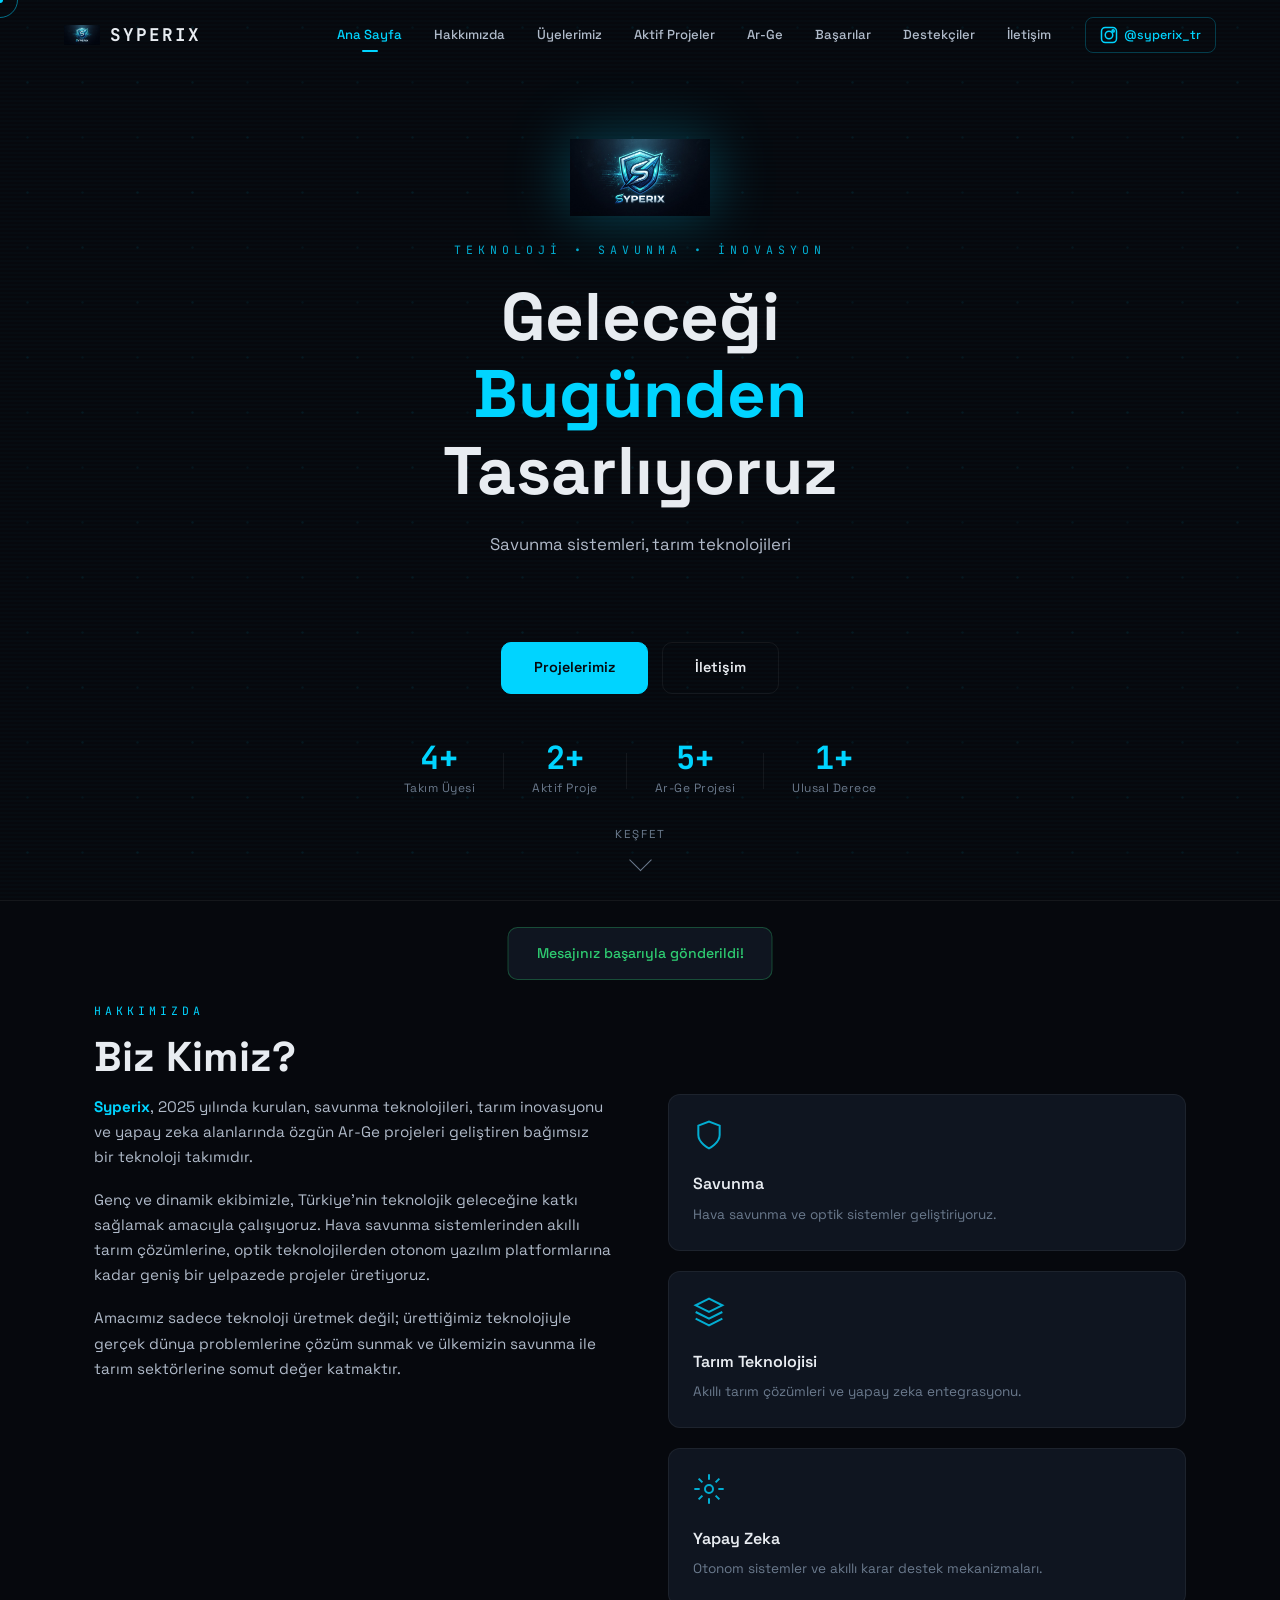
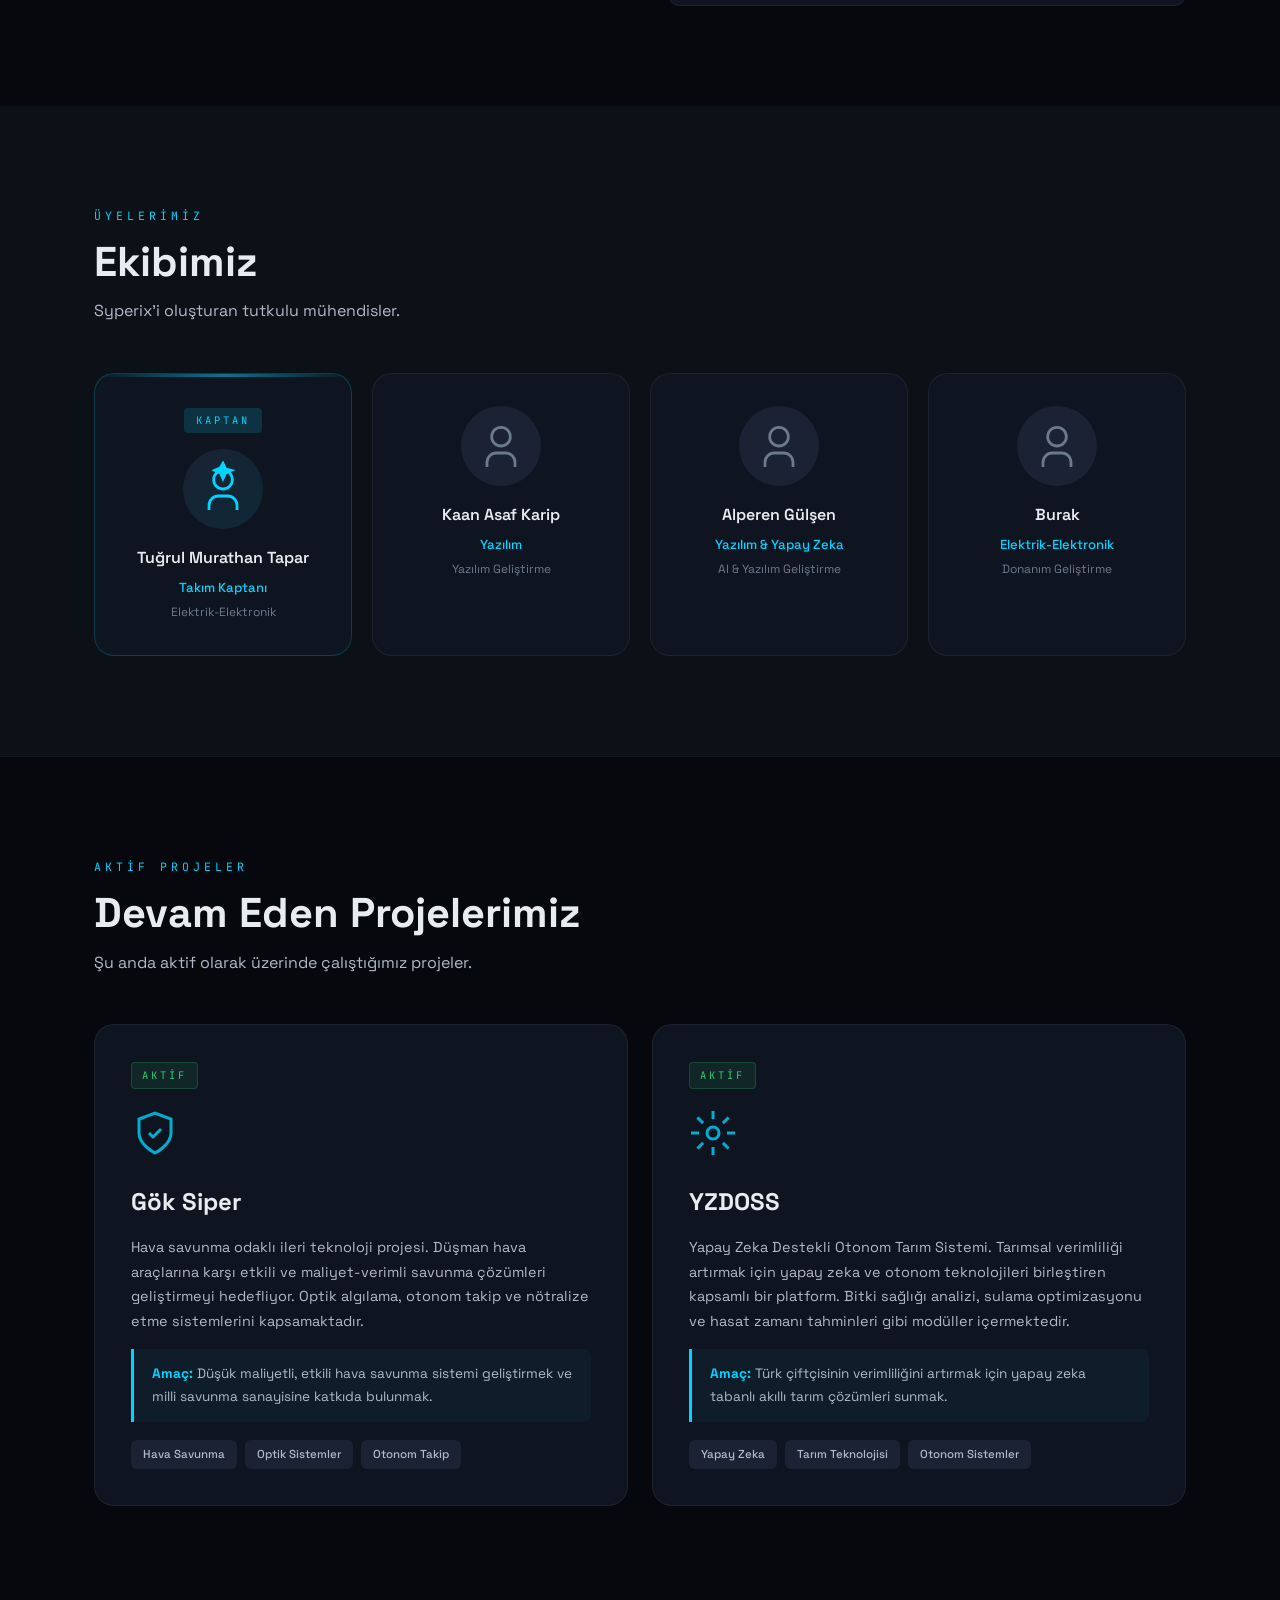
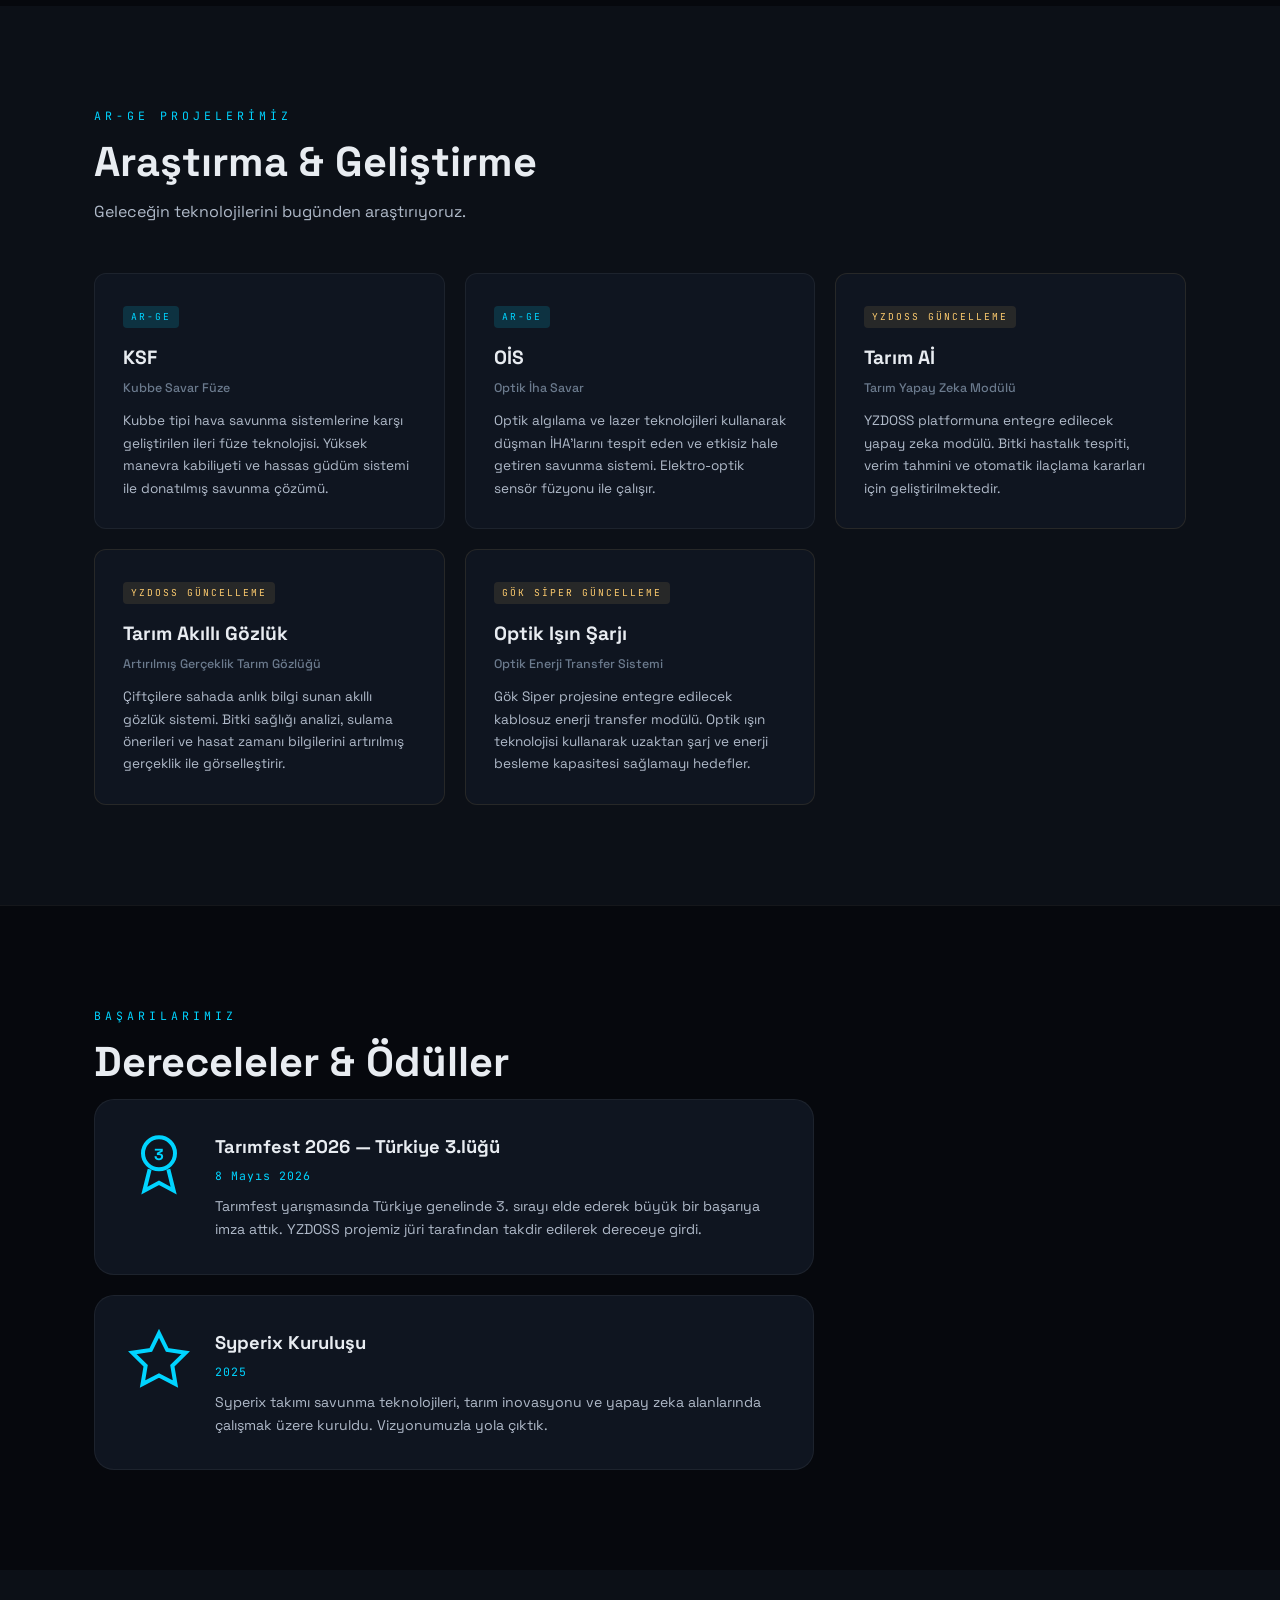
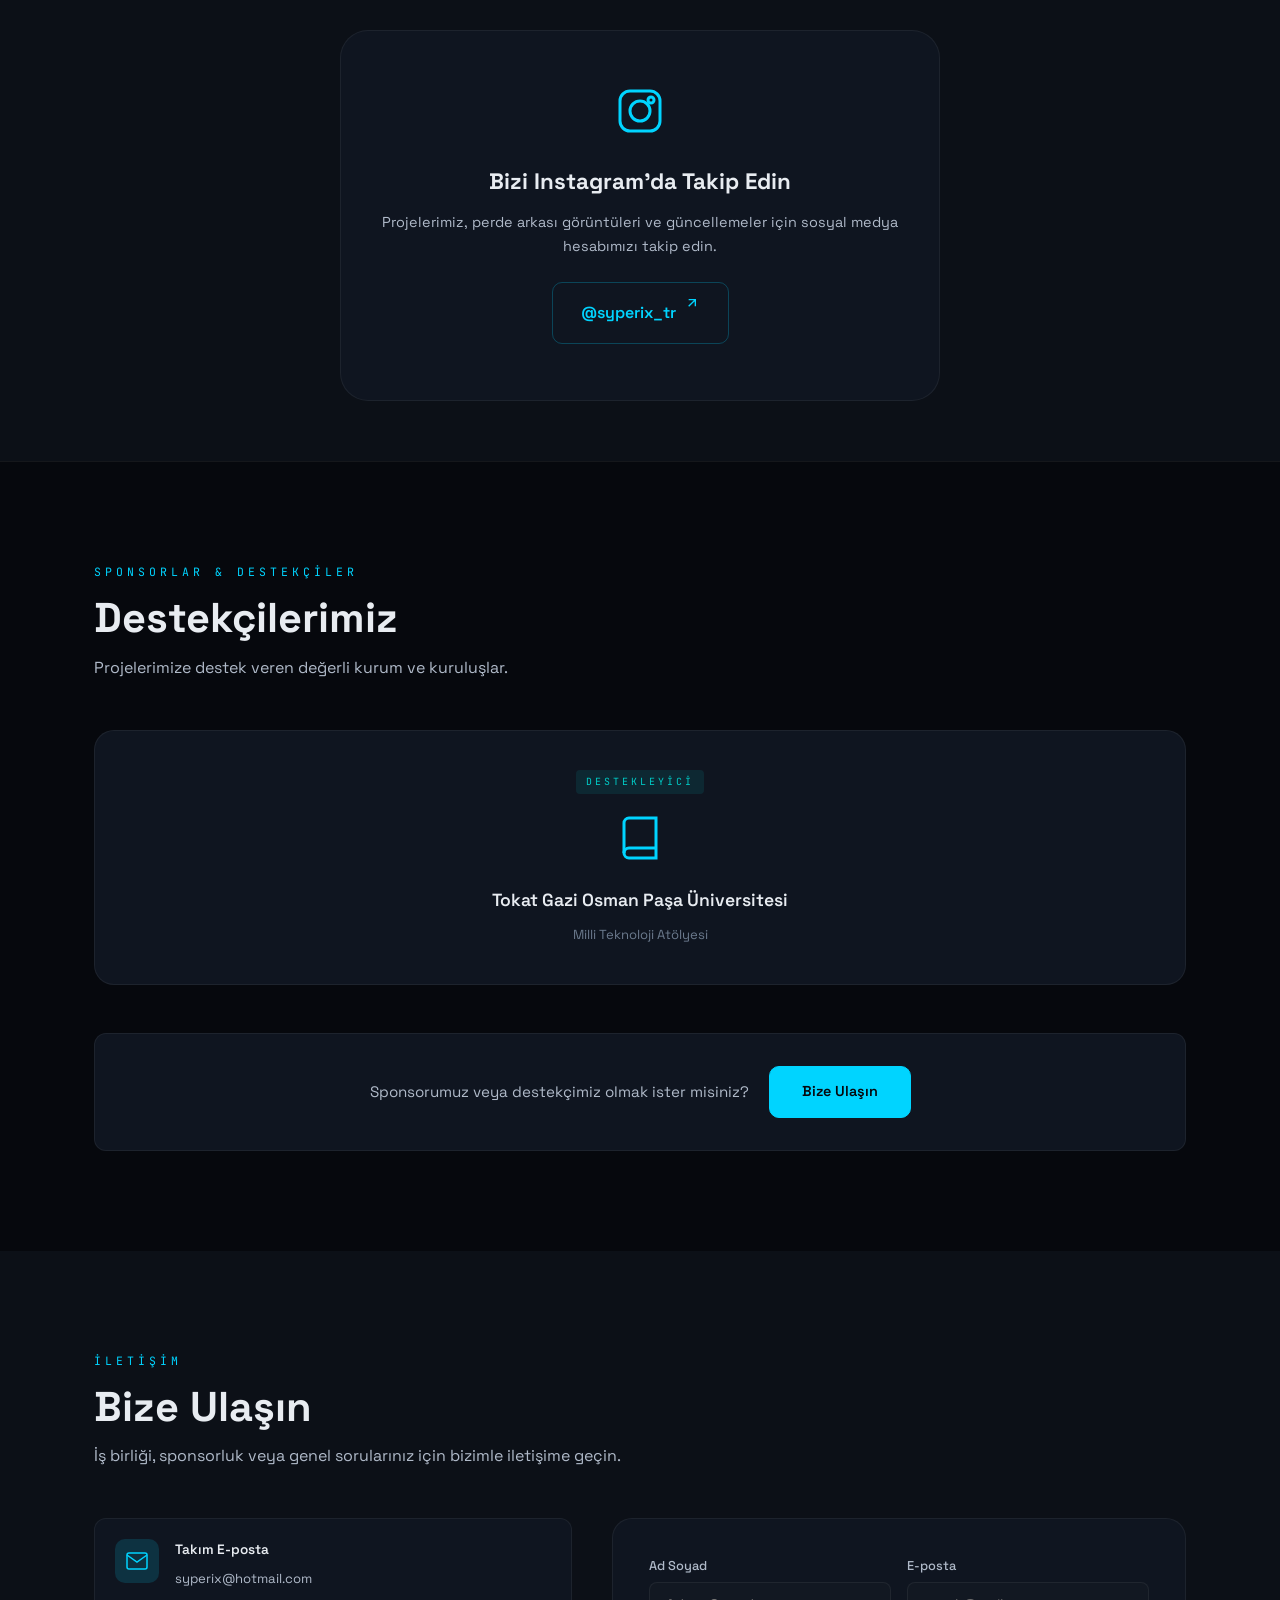
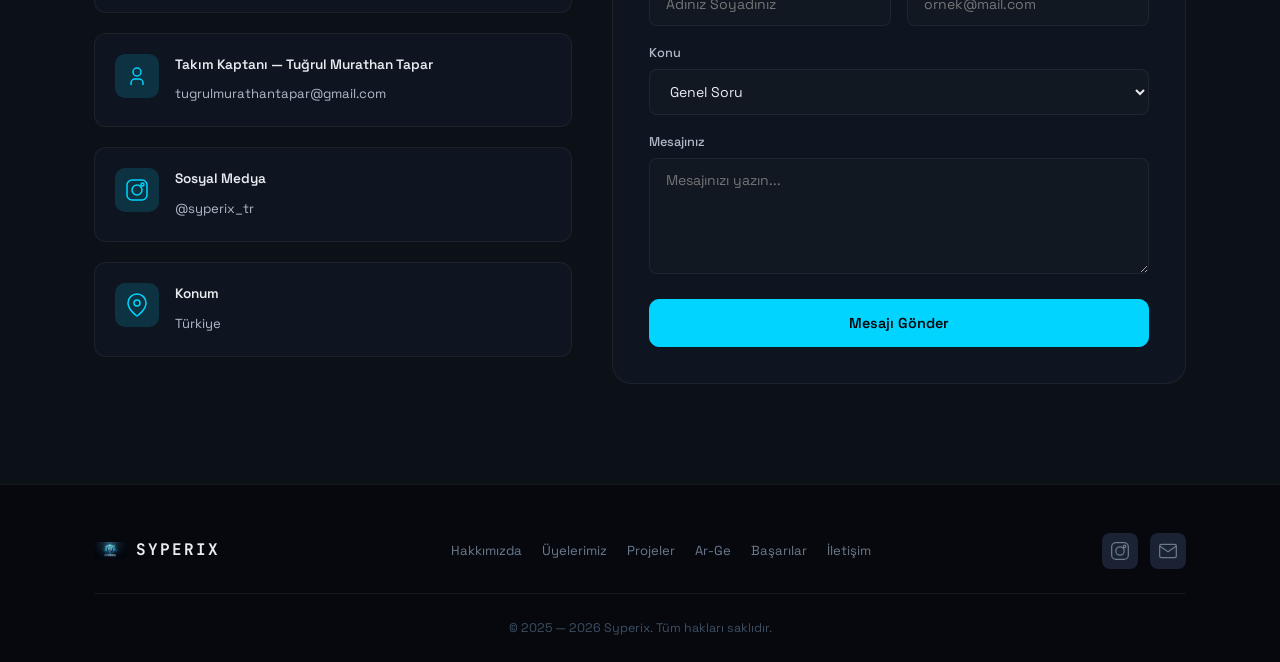
==== index.html @ 4217f038 "Add files via upload" ====
<!DOCTYPE html>
<html lang="tr">
<head>
  <meta charset="UTF-8">
  <meta name="viewport" content="width=device-width, initial-scale=1.0">
  <meta name="description" content="Syperix — Savunma, tarım teknolojileri ve yapay zeka alanında Ar-Ge projeleri geliştiren yenilikçi teknoloji takımı.">
  <meta name="keywords" content="Syperix, savunma teknolojileri, yapay zeka, tarım teknolojisi, Gök Siper, YZDOSS, İHA, drone">
  <title>SYPERIX — Teknoloji · Savunma · İnovasyon</title>
  <link rel="stylesheet" href="style.css">
</head>
<body>

  <!-- ====== CUSTOM CURSOR ====== -->
  <div class="cursor-dot" id="cursorDot"></div>
  <div class="cursor-ring" id="cursorRing"></div>

  <!-- ====== LOADING SCREEN ====== -->
  <div class="loader" id="loader">
    <div class="loader-inner">
      <img src="assets/logo.png" alt="Syperix" class="loader-logo">
      <div class="loader-bar"><div class="loader-fill"></div></div>
      <span class="loader-text">SİSTEM BAŞLATILIYOR</span>
    </div>
  </div>

  <!-- ====== NAV ====== -->
  <nav class="nav" id="mainNav">
    <div class="nav-inner">
      <a href="#hero" class="nav-brand">
        <img src="assets/logo.png" alt="Syperix" class="nav-brand-img">
        <span>SYPERIX</span>
      </a>
      <div class="nav-menu" id="navMenu">
        <a href="#hero" class="nav-link active" data-section="hero">Ana Sayfa</a>
        <a href="#about" class="nav-link" data-section="about">Hakkımızda</a>
        <a href="#team" class="nav-link" data-section="team">Üyelerimiz</a>
        <a href="#active-projects" class="nav-link" data-section="active-projects">Aktif Projeler</a>
        <a href="#rnd" class="nav-link" data-section="rnd">Ar-Ge</a>
        <a href="#achievements" class="nav-link" data-section="achievements">Başarılar</a>
        <a href="#supporters" class="nav-link" data-section="supporters">Destekçiler</a>
        <a href="#contact" class="nav-link" data-section="contact">İletişim</a>
      </div>
      <a href="https://instagram.com/syperix_tr" target="_blank" class="nav-social-btn">
        <svg width="18" height="18" viewBox="0 0 24 24" fill="none" stroke="currentColor" stroke-width="2"><rect x="2" y="2" width="20" height="20" rx="5"/><circle cx="12" cy="12" r="5"/><circle cx="17.5" cy="6.5" r="1.5"/></svg>
        @syperix_tr
      </a>
      <button class="nav-hamburger" id="hamburger" aria-label="Menü">
        <span></span><span></span><span></span>
      </button>
    </div>
  </nav>

  <!-- ====== HERO ====== -->
  <section class="hero" id="hero">
    <canvas id="gridCanvas"></canvas>
    <div class="hero-glitch-lines"></div>
    <div class="hero-content">
      <div class="hero-logo-wrap">
        <img src="assets/logo.png" alt="Syperix Logo" class="hero-logo">
      </div>
      <div class="hero-tagline">TEKNOLOJİ &bull; SAVUNMA &bull; İNOVASYON</div>
      <h1 class="hero-title">
        <span class="hero-line-1">Geleceği</span>
        <span class="hero-line-2">Bugünden</span>
        <span class="hero-line-3">Tasarlıyoruz</span>
      </h1>
      <p class="hero-desc">
        Savunma sistemleri, tarım teknolojileri ve yapay zeka alanında 
        yenilikçi Ar-Ge projeleri geliştiren bağımsız teknoloji takımı.
      </p>
      <div class="hero-actions">
        <a href="#active-projects" class="btn-main">Projelerimiz</a>
        <a href="#contact" class="btn-ghost">İletişim</a>
      </div>
      <div class="hero-metrics">
        <div class="metric">
          <span class="metric-num" data-target="4">0</span>
          <span class="metric-label">Takım Üyesi</span>
        </div>
        <div class="metric-divider"></div>
        <div class="metric">
          <span class="metric-num" data-target="2">0</span>
          <span class="metric-label">Aktif Proje</span>
        </div>
        <div class="metric-divider"></div>
        <div class="metric">
          <span class="metric-num" data-target="5">0</span>
          <span class="metric-label">Ar-Ge Projesi</span>
        </div>
        <div class="metric-divider"></div>
        <div class="metric">
          <span class="metric-num" data-target="1">0</span>
          <span class="metric-label">Ulusal Derece</span>
        </div>
      </div>
    </div>
    <div class="hero-scroll-hint">
      <span>Keşfet</span>
      <div class="scroll-arrow"></div>
    </div>
  </section>

  <!-- ====== ABOUT ====== -->
  <section class="section about" id="about">
    <div class="container">
      <div class="section-tag reveal-up">Hakkımızda</div>
      <h2 class="section-title reveal-up">Biz Kimiz?</h2>
      <div class="about-layout">
        <div class="about-text reveal-up">
          <p>
            <strong>Syperix</strong>, 2025 yılında kurulan, savunma teknolojileri, tarım inovasyonu ve yapay zeka 
            alanlarında özgün Ar-Ge projeleri geliştiren bağımsız bir teknoloji takımıdır. 
          </p>
          <p>
            Genç ve dinamik ekibimizle, Türkiye'nin teknolojik geleceğine katkı sağlamak amacıyla 
            çalışıyoruz. Hava savunma sistemlerinden akıllı tarım çözümlerine, optik teknolojilerden 
            otonom yazılım platformlarına kadar geniş bir yelpazede projeler üretiyoruz.
          </p>
          <p>
            Amacımız sadece teknoloji üretmek değil; ürettiğimiz teknolojiyle gerçek dünya 
            problemlerine çözüm sunmak ve ülkemizin savunma ile tarım sektörlerine somut 
            değer katmaktır.
          </p>
        </div>
        <div class="about-pillars reveal-up">
          <div class="pillar">
            <div class="pillar-icon">
              <svg width="32" height="32" viewBox="0 0 24 24" fill="none" stroke="var(--accent)" stroke-width="1.5"><path d="M12 22s8-4 8-10V5l-8-3-8 3v7c0 6 8 10 8 10z"/></svg>
            </div>
            <h3>Savunma</h3>
            <p>Hava savunma ve optik sistemler geliştiriyoruz.</p>
          </div>
          <div class="pillar">
            <div class="pillar-icon">
              <svg width="32" height="32" viewBox="0 0 24 24" fill="none" stroke="var(--accent)" stroke-width="1.5"><path d="M12 2L2 7l10 5 10-5-10-5z"/><path d="M2 17l10 5 10-5"/><path d="M2 12l10 5 10-5"/></svg>
            </div>
            <h3>Tarım Teknolojisi</h3>
            <p>Akıllı tarım çözümleri ve yapay zeka entegrasyonu.</p>
          </div>
          <div class="pillar">
            <div class="pillar-icon">
              <svg width="32" height="32" viewBox="0 0 24 24" fill="none" stroke="var(--accent)" stroke-width="1.5"><circle cx="12" cy="12" r="3"/><path d="M12 1v4M12 19v4M4.22 4.22l2.83 2.83M16.95 16.95l2.83 2.83M1 12h4M19 12h4M4.22 19.78l2.83-2.83M16.95 7.05l2.83-2.83"/></svg>
            </div>
            <h3>Yapay Zeka</h3>
            <p>Otonom sistemler ve akıllı karar destek mekanizmaları.</p>
          </div>
        </div>
      </div>
    </div>
  </section>

  <!-- ====== TEAM ====== -->
  <section class="section team-section" id="team">
    <div class="container">
      <div class="section-tag reveal-up">Üyelerimiz</div>
      <h2 class="section-title reveal-up">Ekibimiz</h2>
      <p class="section-subtitle reveal-up">Syperix'i oluşturan tutkulu mühendisler.</p>
      <div class="team-grid">

        <!-- Captain -->
        <div class="team-card captain-card reveal-up">
          <div class="tc-rank">KAPTAN</div>
          <div class="tc-avatar">
            <svg width="56" height="56" viewBox="0 0 24 24" fill="none" stroke="currentColor" stroke-width="1.2"><circle cx="12" cy="8" r="4"/><path d="M6 21v-2a4 4 0 014-4h4a4 4 0 014 4v2"/><path d="M12 1l1.09 2.41L15.5 4l-2.41 1.09L12 7.5l-1.09-2.41L8.5 4l2.41-1.09L12 1z" fill="var(--accent)" stroke="var(--accent)"/></svg>
          </div>
          <h3 class="tc-name">Tuğrul Murathan Tapar</h3>
          <span class="tc-role">Takım Kaptanı</span>
          <span class="tc-dept">Elektrik-Elektronik</span>
        </div>

        <!-- Member -->
        <div class="team-card reveal-up">
          <div class="tc-avatar">
            <svg width="56" height="56" viewBox="0 0 24 24" fill="none" stroke="currentColor" stroke-width="1.2"><circle cx="12" cy="8" r="4"/><path d="M6 21v-2a4 4 0 014-4h4a4 4 0 014 4v2"/></svg>
          </div>
          <h3 class="tc-name">Kaan Asaf Karip</h3>
          <span class="tc-role">Yazılım</span>
          <span class="tc-dept">Yazılım Geliştirme</span>
        </div>

        <!-- Member -->
        <div class="team-card reveal-up">
          <div class="tc-avatar">
            <svg width="56" height="56" viewBox="0 0 24 24" fill="none" stroke="currentColor" stroke-width="1.2"><circle cx="12" cy="8" r="4"/><path d="M6 21v-2a4 4 0 014-4h4a4 4 0 014 4v2"/></svg>
          </div>
          <h3 class="tc-name">Alperen Gülşen</h3>
          <span class="tc-role">Yazılım & Yapay Zeka</span>
          <span class="tc-dept">AI & Yazılım Geliştirme</span>
        </div>

        <!-- Member -->
        <div class="team-card reveal-up">
          <div class="tc-avatar">
            <svg width="56" height="56" viewBox="0 0 24 24" fill="none" stroke="currentColor" stroke-width="1.2"><circle cx="12" cy="8" r="4"/><path d="M6 21v-2a4 4 0 014-4h4a4 4 0 014 4v2"/></svg>
          </div>
          <h3 class="tc-name">Burak</h3>
          <span class="tc-role">Elektrik-Elektronik</span>
          <span class="tc-dept">Donanım Geliştirme</span>
        </div>

      </div>
    </div>
  </section>

  <!-- ====== ACTIVE PROJECTS ====== -->
  <section class="section active-projects" id="active-projects">
    <div class="container">
      <div class="section-tag reveal-up">Aktif Projeler</div>
      <h2 class="section-title reveal-up">Devam Eden Projelerimiz</h2>
      <p class="section-subtitle reveal-up">Şu anda aktif olarak üzerinde çalıştığımız projeler.</p>
      <div class="projects-duo">

        <div class="project-big-card reveal-up">
          <div class="pbc-status">AKTİF</div>
          <div class="pbc-icon">
            <svg width="48" height="48" viewBox="0 0 24 24" fill="none" stroke="var(--accent)" stroke-width="1.5"><path d="M12 22s8-4 8-10V5l-8-3-8 3v7c0 6 8 10 8 10z"/><path d="M9 12l2 2 4-4"/></svg>
          </div>
          <h3>Gök Siper</h3>
          <p class="pbc-summary">
            Hava savunma odaklı ileri teknoloji projesi. Düşman hava araçlarına karşı 
            etkili ve maliyet-verimli savunma çözümleri geliştirmeyi hedefliyor. Optik algılama, 
            otonom takip ve nötralize etme sistemlerini kapsamaktadır.
          </p>
          <div class="pbc-goal">
            <strong>Amaç:</strong> Düşük maliyetli, etkili hava savunma sistemi geliştirmek ve 
            milli savunma sanayisine katkıda bulunmak.
          </div>
          <div class="pbc-tags">
            <span>Hava Savunma</span>
            <span>Optik Sistemler</span>
            <span>Otonom Takip</span>
          </div>
        </div>

        <div class="project-big-card reveal-up">
          <div class="pbc-status">AKTİF</div>
          <div class="pbc-icon">
            <svg width="48" height="48" viewBox="0 0 24 24" fill="none" stroke="var(--accent)" stroke-width="1.5"><circle cx="12" cy="12" r="3"/><path d="M12 1v4M12 19v4M4.22 4.22l2.83 2.83M16.95 16.95l2.83 2.83M1 12h4M19 12h4M4.22 19.78l2.83-2.83M16.95 7.05l2.83-2.83"/></svg>
          </div>
          <h3>YZDOSS</h3>
          <p class="pbc-summary">
            Yapay Zeka Destekli Otonom Tarım Sistemi. Tarımsal verimliliği artırmak için 
            yapay zeka ve otonom teknolojileri birleştiren kapsamlı bir platform. Bitki sağlığı 
            analizi, sulama optimizasyonu ve hasat zamanı tahminleri gibi modüller içermektedir.
          </p>
          <div class="pbc-goal">
            <strong>Amaç:</strong> Türk çiftçisinin verimliliğini artırmak için yapay zeka tabanlı 
            akıllı tarım çözümleri sunmak.
          </div>
          <div class="pbc-tags">
            <span>Yapay Zeka</span>
            <span>Tarım Teknolojisi</span>
            <span>Otonom Sistemler</span>
          </div>
        </div>

      </div>
    </div>
  </section>

  <!-- ====== AR-GE PROJECTS ====== -->
  <section class="section rnd-section" id="rnd">
    <div class="container">
      <div class="section-tag reveal-up">Ar-Ge Projelerimiz</div>
      <h2 class="section-title reveal-up">Araştırma & Geliştirme</h2>
      <p class="section-subtitle reveal-up">Geleceğin teknolojilerini bugünden araştırıyoruz.</p>
      <div class="rnd-grid">

        <div class="rnd-card reveal-up">
          <div class="rnd-badge">Ar-Ge</div>
          <h3>KSF</h3>
          <span class="rnd-full">Kubbe Savar Füze</span>
          <p>Kubbe tipi hava savunma sistemlerine karşı geliştirilen ileri füze teknolojisi. Yüksek manevra kabiliyeti ve hassas güdüm sistemi ile donatılmış savunma çözümü.</p>
        </div>

        <div class="rnd-card reveal-up">
          <div class="rnd-badge">Ar-Ge</div>
          <h3>OİS</h3>
          <span class="rnd-full">Optik İha Savar</span>
          <p>Optik algılama ve lazer teknolojileri kullanarak düşman İHA'larını tespit eden ve etkisiz hale getiren savunma sistemi. Elektro-optik sensör füzyonu ile çalışır.</p>
        </div>

        <div class="rnd-card rnd-update reveal-up">
          <div class="rnd-badge update-badge">YZDOSS Güncelleme</div>
          <h3>Tarım Aİ</h3>
          <span class="rnd-full">Tarım Yapay Zeka Modülü</span>
          <p>YZDOSS platformuna entegre edilecek yapay zeka modülü. Bitki hastalık tespiti, verim tahmini ve otomatik ilaçlama kararları için geliştirilmektedir.</p>
        </div>

        <div class="rnd-card rnd-update reveal-up">
          <div class="rnd-badge update-badge">YZDOSS Güncelleme</div>
          <h3>Tarım Akıllı Gözlük</h3>
          <span class="rnd-full">Artırılmış Gerçeklik Tarım Gözlüğü</span>
          <p>Çiftçilere sahada anlık bilgi sunan akıllı gözlük sistemi. Bitki sağlığı analizi, sulama önerileri ve hasat zamanı bilgilerini artırılmış gerçeklik ile görselleştirir.</p>
        </div>

        <div class="rnd-card rnd-update reveal-up">
          <div class="rnd-badge update-badge">Gök Siper Güncelleme</div>
          <h3>Optik Işın Şarjı</h3>
          <span class="rnd-full">Optik Enerji Transfer Sistemi</span>
          <p>Gök Siper projesine entegre edilecek kablosuz enerji transfer modülü. Optik ışın teknolojisi kullanarak uzaktan şarj ve enerji besleme kapasitesi sağlamayı hedefler.</p>
        </div>

      </div>
    </div>
  </section>

  <!-- ====== ACHIEVEMENTS ====== -->
  <section class="section achievements-section" id="achievements">
    <div class="container">
      <div class="section-tag reveal-up">Başarılarımız</div>
      <h2 class="section-title reveal-up">Dereceleler & Ödüller</h2>
      <div class="achievements-list">

        <div class="achievement-card reveal-up">
          <div class="ach-medal">
            <svg width="64" height="64" viewBox="0 0 24 24" fill="none"><circle cx="12" cy="8" r="6" stroke="var(--accent)" stroke-width="1.5"/><path d="M8.5 14l-2 8 5.5-3 5.5 3-2-8" stroke="var(--accent)" stroke-width="1.5"/><text x="12" y="10.5" text-anchor="middle" fill="var(--accent)" font-size="6" font-weight="bold">3</text></svg>
          </div>
          <div class="ach-info">
            <h3>Tarımfest 2026 — Türkiye 3.lüğü</h3>
            <span class="ach-date">8 Mayıs 2026</span>
            <p>Tarımfest yarışmasında Türkiye genelinde 3. sırayı elde ederek büyük bir başarıya imza attık. YZDOSS projemiz jüri tarafından takdir edilerek dereceye girdi.</p>
          </div>
        </div>

        <div class="achievement-card achievement-founding reveal-up">
          <div class="ach-medal">
            <svg width="64" height="64" viewBox="0 0 24 24" fill="none" stroke="var(--accent)" stroke-width="1.5"><polygon points="12,2 15.09,8.26 22,9.27 17,14.14 18.18,21.02 12,17.77 5.82,21.02 7,14.14 2,9.27 8.91,8.26"/></svg>
          </div>
          <div class="ach-info">
            <h3>Syperix Kuruluşu</h3>
            <span class="ach-date">2025</span>
            <p>Syperix takımı savunma teknolojileri, tarım inovasyonu ve yapay zeka alanlarında çalışmak üzere kuruldu. Vizyonumuzla yola çıktık.</p>
          </div>
        </div>

      </div>
    </div>
  </section>

  <!-- ====== SOCIAL MEDIA ====== -->
  <section class="section social-section" id="social">
    <div class="container">
      <div class="social-cta reveal-up">
        <div class="social-cta-inner">
          <svg width="48" height="48" viewBox="0 0 24 24" fill="none" stroke="var(--accent)" stroke-width="1.5"><rect x="2" y="2" width="20" height="20" rx="5"/><circle cx="12" cy="12" r="5"/><circle cx="17.5" cy="6.5" r="1.5"/></svg>
          <h3>Bizi Instagram'da Takip Edin</h3>
          <p>Projelerimiz, perde arkası görüntüleri ve güncellemeler için sosyal medya hesabımızı takip edin.</p>
          <a href="https://instagram.com/syperix_tr" target="_blank" class="social-link">
            @syperix_tr
            <svg width="16" height="16" viewBox="0 0 24 24" fill="none" stroke="currentColor" stroke-width="2"><path d="M7 17l10-10M7 7h10v10"/></svg>
          </a>
        </div>
      </div>
    </div>
  </section>

  <!-- ====== SPONSORS & SUPPORTERS ====== -->
  <section class="section supporters-section" id="supporters">
    <div class="container">
      <div class="section-tag reveal-up">Sponsorlar & Destekçiler</div>
      <h2 class="section-title reveal-up">Destekçilerimiz</h2>
      <p class="section-subtitle reveal-up">Projelerimize destek veren değerli kurum ve kuruluşlar.</p>
      <div class="supporters-grid">

        <div class="supporter-card reveal-up">
          <div class="sup-type">Destekleyici</div>
          <div class="sup-icon">
            <svg width="48" height="48" viewBox="0 0 24 24" fill="none" stroke="var(--accent)" stroke-width="1.5"><path d="M4 19.5A2.5 2.5 0 016.5 17H20"/><path d="M6.5 2H20v20H6.5A2.5 2.5 0 014 19.5v-15A2.5 2.5 0 016.5 2z"/></svg>
          </div>
          <h3>Tokat Gazi Osman Paşa Üniversitesi</h3>
          <span class="sup-detail">Milli Teknoloji Atölyesi</span>
        </div>

      </div>
      <div class="sponsor-cta reveal-up">
        <p>Sponsorumuz veya destekçimiz olmak ister misiniz?</p>
        <a href="#contact" class="btn-main">Bize Ulaşın</a>
      </div>
    </div>
  </section>

  <!-- ====== CONTACT ====== -->
  <section class="section contact-section" id="contact">
    <div class="container">
      <div class="section-tag reveal-up">İletişim</div>
      <h2 class="section-title reveal-up">Bize Ulaşın</h2>
      <p class="section-subtitle reveal-up">İş birliği, sponsorluk veya genel sorularınız için bizimle iletişime geçin.</p>
      <div class="contact-layout">

        <div class="contact-info-panel reveal-up">
          <div class="cip-item">
            <div class="cip-icon">
              <svg width="24" height="24" viewBox="0 0 24 24" fill="none" stroke="var(--accent)" stroke-width="1.5"><path d="M4 4h16c1.1 0 2 .9 2 2v12c0 1.1-.9 2-2 2H4c-1.1 0-2-.9-2-2V6c0-1.1.9-2 2-2z"/><polyline points="22,6 12,13 2,6"/></svg>
            </div>
            <div>
              <h4>Takım E-posta</h4>
              <a href="mailto:syperix@hotmail.com">syperix@hotmail.com</a>
            </div>
          </div>
          <div class="cip-item">
            <div class="cip-icon">
              <svg width="24" height="24" viewBox="0 0 24 24" fill="none" stroke="var(--accent)" stroke-width="1.5"><circle cx="12" cy="8" r="4"/><path d="M6 21v-2a4 4 0 014-4h4a4 4 0 014 4v2"/></svg>
            </div>
            <div>
              <h4>Takım Kaptanı — Tuğrul Murathan Tapar</h4>
              <a href="mailto:tugrulmurathantapar@gmail.com">tugrulmurathantapar@gmail.com</a>
            </div>
          </div>
          <div class="cip-item">
            <div class="cip-icon">
              <svg width="24" height="24" viewBox="0 0 24 24" fill="none" stroke="var(--accent)" stroke-width="1.5"><rect x="2" y="2" width="20" height="20" rx="5"/><circle cx="12" cy="12" r="5"/><circle cx="17.5" cy="6.5" r="1.5"/></svg>
            </div>
            <div>
              <h4>Sosyal Medya</h4>
              <a href="https://instagram.com/syperix_tr" target="_blank">@syperix_tr</a>
            </div>
          </div>
          <div class="cip-item">
            <div class="cip-icon">
              <svg width="24" height="24" viewBox="0 0 24 24" fill="none" stroke="var(--accent)" stroke-width="1.5"><path d="M21 10c0 7-9 13-9 13s-9-6-9-13a9 9 0 1118 0z"/><circle cx="12" cy="10" r="3"/></svg>
            </div>
            <div>
              <h4>Konum</h4>
              <span>Türkiye</span>
            </div>
          </div>
        </div>

        <div class="contact-form-panel reveal-up">
          <form id="contactForm">
            <div class="form-duo">
              <div class="form-field">
                <label for="cName">Ad Soyad</label>
                <input type="text" id="cName" placeholder="Adınız Soyadınız" required>
              </div>
              <div class="form-field">
                <label for="cEmail">E-posta</label>
                <input type="email" id="cEmail" placeholder="ornek@mail.com" required>
              </div>
            </div>
            <div class="form-field">
              <label for="cSubject">Konu</label>
              <select id="cSubject">
                <option value="general">Genel Soru</option>
                <option value="sponsorship">Sponsorluk</option>
                <option value="collaboration">İş Birliği</option>
                <option value="join">Ekibe Katılma</option>
              </select>
            </div>
            <div class="form-field">
              <label for="cMessage">Mesajınız</label>
              <textarea id="cMessage" rows="5" placeholder="Mesajınızı yazın..." required></textarea>
            </div>
            <button type="submit" class="btn-submit">Mesajı Gönder</button>
          </form>
        </div>

      </div>
    </div>
  </section>

  <!-- ====== FOOTER ====== -->
  <footer class="footer">
    <div class="container">
      <div class="footer-top">
        <div class="footer-brand">
          <img src="assets/logo.png" alt="Syperix" class="footer-logo-img">
          <span>SYPERIX</span>
        </div>
        <div class="footer-links">
          <a href="#about">Hakkımızda</a>
          <a href="#team">Üyelerimiz</a>
          <a href="#active-projects">Projeler</a>
          <a href="#rnd">Ar-Ge</a>
          <a href="#achievements">Başarılar</a>
          <a href="#contact">İletişim</a>
        </div>
        <div class="footer-social">
          <a href="https://instagram.com/syperix_tr" target="_blank" aria-label="Instagram">
            <svg width="20" height="20" viewBox="0 0 24 24" fill="none" stroke="currentColor" stroke-width="1.5"><rect x="2" y="2" width="20" height="20" rx="5"/><circle cx="12" cy="12" r="5"/><circle cx="17.5" cy="6.5" r="1.5"/></svg>
          </a>
          <a href="mailto:syperix@hotmail.com" aria-label="E-posta">
            <svg width="20" height="20" viewBox="0 0 24 24" fill="none" stroke="currentColor" stroke-width="1.5"><path d="M4 4h16c1.1 0 2 .9 2 2v12c0 1.1-.9 2-2 2H4c-1.1 0-2-.9-2-2V6c0-1.1.9-2 2-2z"/><polyline points="22,6 12,13 2,6"/></svg>
          </a>
        </div>
      </div>
      <div class="footer-bottom">
        <p>&copy; 2025 — 2026 Syperix. Tüm hakları saklıdır.</p>
      </div>
    </div>
  </footer>

  <!-- ====== SCROLL TOP ====== -->
  <button class="scroll-top-btn" id="scrollTopBtn" aria-label="Yukarı çık">
    <svg width="20" height="20" viewBox="0 0 24 24" fill="none" stroke="currentColor" stroke-width="2"><path d="M18 15l-6-6-6 6"/></svg>
  </button>

  <!-- ====== TOAST ====== -->
  <div class="toast" id="toast">Mesajınız başarıyla gönderildi!</div>

  <script src="script.js"></script>
</body>
</html>
---- style.css ----
/* ============================================================
   SYPERIX — Design System & Styles
   Handcrafted. Not template. Not AI-generic.
   ============================================================ */

@import url('https://fonts.googleapis.com/css2?family=Space+Grotesk:wght@300;400;500;600;700&family=JetBrains+Mono:wght@400;500;600&display=swap');

/* ---- Tokens ---- */
:root {
  --bg-0: #06080d;
  --bg-1: #0c1017;
  --bg-2: #121822;
  --bg-3: #1a2233;
  --bg-card: #0f1520;
  --bg-card-hover: #151d2e;

  --accent: #00d4ff;
  --accent-dim: #0098b8;
  --accent-glow: rgba(0, 212, 255, 0.15);
  --accent-glow-strong: rgba(0, 212, 255, 0.35);
  --accent-2: #6c5ce7;
  --accent-3: #00cec9;
  --warning: #fdcb6e;

  --text-0: #e8ecf1;
  --text-1: #b0bac9;
  --text-2: #6b7a8d;
  --text-3: #3d4f63;

  --border: rgba(255, 255, 255, 0.06);
  --border-hover: rgba(0, 212, 255, 0.2);

  --radius: 12px;
  --radius-lg: 20px;
  --radius-xl: 28px;
}

/* ---- Reset ---- */
*, *::before, *::after { margin: 0; padding: 0; box-sizing: border-box; }

html {
  scroll-behavior: smooth;
  scroll-padding-top: 80px;
  font-size: 16px;
}

body {
  font-family: 'Space Grotesk', system-ui, sans-serif;
  background: var(--bg-0);
  color: var(--text-0);
  line-height: 1.65;
  overflow-x: hidden;
  -webkit-font-smoothing: antialiased;
}

a { text-decoration: none; color: inherit; }
ul, ol { list-style: none; }
img { max-width: 100%; height: auto; display: block; }
button { cursor: pointer; border: none; outline: none; font-family: inherit; background: none; }

.container {
  max-width: 1140px;
  margin: 0 auto;
  padding: 0 24px;
}

/* ---- Custom Cursor ---- */
.cursor-dot, .cursor-ring {
  display: none;
}

@media (hover: hover) and (pointer: fine) {
  .cursor-dot {
    display: block;
    position: fixed;
    width: 6px;
    height: 6px;
    background: var(--accent);
    border-radius: 50%;
    pointer-events: none;
    z-index: 10001;
    transform: translate(-50%, -50%);
    transition: width 0.15s, height 0.15s, background 0.15s;
  }
  .cursor-ring {
    display: block;
    position: fixed;
    width: 36px;
    height: 36px;
    border: 1.5px solid var(--accent);
    border-radius: 50%;
    pointer-events: none;
    z-index: 10000;
    transform: translate(-50%, -50%);
    transition: width 0.2s, height 0.2s, border-color 0.2s;
    opacity: 0.5;
  }
}

/* ---- Loading Screen ---- */
.loader {
  position: fixed;
  inset: 0;
  z-index: 9999;
  background: var(--bg-0);
  display: flex;
  align-items: center;
  justify-content: center;
  transition: opacity 0.6s ease, visibility 0.6s ease;
}

.loader.done {
  opacity: 0;
  visibility: hidden;
  pointer-events: none;
}

.loader-inner {
  text-align: center;
}

.loader-logo {
  width: 100px;
  height: auto;
  margin-bottom: 28px;
  animation: loaderPulse 1.5s ease infinite;
}

@keyframes loaderPulse {
  0%, 100% { opacity: 0.6; transform: scale(1); }
  50% { opacity: 1; transform: scale(1.05); }
}

.loader-bar {
  width: 200px;
  height: 3px;
  background: var(--bg-3);
  border-radius: 3px;
  overflow: hidden;
  margin: 0 auto 16px;
}

.loader-fill {
  width: 0;
  height: 100%;
  background: var(--accent);
  border-radius: 3px;
  animation: loaderFill 1.8s ease-in-out forwards;
}

@keyframes loaderFill {
  0% { width: 0; }
  100% { width: 100%; }
}

.loader-text {
  font-family: 'JetBrains Mono', monospace;
  font-size: 0.7rem;
  letter-spacing: 3px;
  color: var(--text-2);
  text-transform: uppercase;
}

/* ---- NAV ---- */
.nav {
  position: fixed;
  top: 0;
  left: 0;
  right: 0;
  z-index: 1000;
  padding: 16px 0;
  transition: all 0.35s ease;
}

.nav.scrolled {
  background: rgba(6, 8, 13, 0.92);
  backdrop-filter: blur(20px);
  -webkit-backdrop-filter: blur(20px);
  border-bottom: 1px solid var(--border);
  padding: 10px 0;
}

.nav-inner {
  max-width: 1200px;
  margin: 0 auto;
  padding: 0 24px;
  display: flex;
  align-items: center;
  gap: 12px;
}

.nav-brand {
  display: flex;
  align-items: center;
  gap: 10px;
  font-family: 'JetBrains Mono', monospace;
  font-weight: 700;
  font-size: 1.1rem;
  letter-spacing: 2px;
  color: var(--text-0);
  flex-shrink: 0;
}

.nav-brand-img {
  width: 36px;
  height: 36px;
  object-fit: contain;
  border-radius: 6px;
}

.nav-menu {
  display: flex;
  align-items: center;
  gap: 4px;
  margin-left: auto;
}

.nav-link {
  font-size: 0.82rem;
  font-weight: 500;
  color: var(--text-1);
  padding: 8px 14px;
  border-radius: 8px;
  transition: all 0.2s ease;
  position: relative;
  white-space: nowrap;
}

.nav-link:hover {
  color: var(--text-0);
  background: rgba(255, 255, 255, 0.04);
}

.nav-link.active {
  color: var(--accent);
}

.nav-link.active::after {
  content: '';
  position: absolute;
  bottom: 2px;
  left: 50%;
  transform: translateX(-50%);
  width: 16px;
  height: 2px;
  background: var(--accent);
  border-radius: 2px;
}

.nav-social-btn {
  display: flex;
  align-items: center;
  gap: 6px;
  font-size: 0.78rem;
  font-weight: 500;
  color: var(--accent);
  border: 1px solid rgba(0, 212, 255, 0.25);
  padding: 7px 14px;
  border-radius: 8px;
  margin-left: 8px;
  transition: all 0.25s ease;
  flex-shrink: 0;
}

.nav-social-btn:hover {
  background: var(--accent-glow);
  border-color: var(--accent);
}

.nav-hamburger {
  display: none;
  flex-direction: column;
  gap: 5px;
  padding: 8px;
  margin-left: auto;
}

.nav-hamburger span {
  display: block;
  width: 22px;
  height: 2px;
  background: var(--text-0);
  border-radius: 2px;
  transition: all 0.3s ease;
}

.nav-hamburger.active span:nth-child(1) {
  transform: rotate(45deg) translate(5px, 5px);
}

.nav-hamburger.active span:nth-child(2) {
  opacity: 0;
}

.nav-hamburger.active span:nth-child(3) {
  transform: rotate(-45deg) translate(5px, -5px);
}

@media (max-width: 1024px) {
  .nav-hamburger { display: flex; }
  .nav-social-btn { display: none; }
  .nav-menu {
    position: fixed;
    top: 0;
    right: -100%;
    width: 280px;
    height: 100vh;
    background: var(--bg-1);
    border-left: 1px solid var(--border);
    flex-direction: column;
    align-items: flex-start;
    padding: 80px 24px 24px;
    gap: 4px;
    transition: right 0.35s ease;
    z-index: 999;
  }
  .nav-menu.open { right: 0; }
  .nav-link { font-size: 0.95rem; width: 100%; padding: 12px 16px; }
}

/* ---- HERO ---- */
.hero {
  position: relative;
  min-height: 100vh;
  display: flex;
  align-items: center;
  justify-content: center;
  overflow: hidden;
  background: var(--bg-0);
}

#gridCanvas {
  position: absolute;
  inset: 0;
  width: 100%;
  height: 100%;
  opacity: 0.35;
}

.hero-glitch-lines {
  position: absolute;
  inset: 0;
  background: repeating-linear-gradient(
    0deg,
    transparent,
    transparent 2px,
    rgba(0, 212, 255, 0.015) 2px,
    rgba(0, 212, 255, 0.015) 4px
  );
  pointer-events: none;
}

.hero-content {
  position: relative;
  z-index: 2;
  text-align: center;
  padding: 120px 24px 80px;
  max-width: 800px;
}

.hero-logo-wrap {
  margin-bottom: 24px;
}

.hero-logo {
  width: 140px;
  height: auto;
  margin: 0 auto;
  filter: drop-shadow(0 0 30px rgba(0, 212, 255, 0.3));
  animation: heroLogoFloat 4s ease-in-out infinite;
}

@keyframes heroLogoFloat {
  0%, 100% { transform: translateY(0); }
  50% { transform: translateY(-8px); }
}

.hero-tagline {
  font-family: 'JetBrains Mono', monospace;
  font-size: 0.72rem;
  letter-spacing: 5px;
  color: var(--accent);
  margin-bottom: 20px;
  opacity: 0.8;
}

.hero-title {
  font-size: clamp(2.2rem, 5.5vw, 4.2rem);
  font-weight: 700;
  line-height: 1.15;
  margin-bottom: 20px;
}

.hero-line-1, .hero-line-2, .hero-line-3 {
  display: block;
}

.hero-line-1 {
  color: var(--text-0);
  opacity: 0;
  animation: heroLineIn 0.7s ease 0.3s forwards;
}

.hero-line-2 {
  color: var(--accent);
  opacity: 0;
  animation: heroLineIn 0.7s ease 0.5s forwards;
}

.hero-line-3 {
  color: var(--text-0);
  opacity: 0;
  animation: heroLineIn 0.7s ease 0.7s forwards;
}

@keyframes heroLineIn {
  from { opacity: 0; transform: translateY(20px); }
  to { opacity: 1; transform: translateY(0); }
}

.hero-desc {
  font-size: 1.05rem;
  color: var(--text-1);
  max-width: 560px;
  margin: 0 auto 32px;
  line-height: 1.7;
}

.hero-actions {
  display: flex;
  gap: 14px;
  justify-content: center;
  margin-bottom: 48px;
}

.btn-main {
  display: inline-flex;
  align-items: center;
  gap: 8px;
  padding: 13px 32px;
  background: var(--accent);
  color: var(--bg-0);
  font-weight: 600;
  font-size: 0.9rem;
  border-radius: 10px;
  transition: all 0.3s ease;
  border: 1px solid var(--accent);
}

.btn-main:hover {
  background: transparent;
  color: var(--accent);
  box-shadow: 0 0 20px var(--accent-glow);
}

.btn-ghost {
  display: inline-flex;
  align-items: center;
  gap: 8px;
  padding: 13px 32px;
  background: transparent;
  color: var(--text-0);
  font-weight: 600;
  font-size: 0.9rem;
  border: 1px solid var(--border);
  border-radius: 10px;
  transition: all 0.3s ease;
}

.btn-ghost:hover {
  border-color: var(--accent);
  color: var(--accent);
}

.hero-metrics {
  display: flex;
  align-items: center;
  justify-content: center;
  gap: 28px;
  flex-wrap: wrap;
}

.metric {
  text-align: center;
}

.metric-num {
  display: block;
  font-family: 'JetBrains Mono', monospace;
  font-size: 2rem;
  font-weight: 700;
  color: var(--accent);
  line-height: 1;
}

.metric-label {
  font-size: 0.75rem;
  color: var(--text-2);
  margin-top: 6px;
  letter-spacing: 0.5px;
}

.metric-divider {
  width: 1px;
  height: 36px;
  background: var(--border);
}

.hero-scroll-hint {
  position: absolute;
  bottom: 32px;
  left: 50%;
  transform: translateX(-50%);
  display: flex;
  flex-direction: column;
  align-items: center;
  gap: 8px;
  color: var(--text-2);
  font-size: 0.72rem;
  letter-spacing: 2px;
  text-transform: uppercase;
  animation: scrollHint 2s ease-in-out infinite;
}

.scroll-arrow {
  width: 16px;
  height: 16px;
  border-right: 1.5px solid var(--text-2);
  border-bottom: 1.5px solid var(--text-2);
  transform: rotate(45deg);
}

@keyframes scrollHint {
  0%, 100% { transform: translateX(-50%) translateY(0); opacity: 1; }
  50% { transform: translateX(-50%) translateY(8px); opacity: 0.5; }
}

/* ---- SECTIONS COMMON ---- */
.section {
  padding: 100px 0;
  position: relative;
}

.section-tag {
  font-family: 'JetBrains Mono', monospace;
  font-size: 0.72rem;
  letter-spacing: 4px;
  color: var(--accent);
  text-transform: uppercase;
  margin-bottom: 12px;
}

.section-title {
  font-size: clamp(1.8rem, 3.5vw, 2.6rem);
  font-weight: 700;
  margin-bottom: 12px;
  line-height: 1.2;
}

.section-subtitle {
  font-size: 1rem;
  color: var(--text-1);
  margin-bottom: 48px;
  max-width: 560px;
}

/* ---- REVEAL ANIMATION ---- */
.reveal-up {
  opacity: 0;
  transform: translateY(28px);
  transition: opacity 0.6s ease, transform 0.6s ease;
}

.reveal-up.visible {
  opacity: 1;
  transform: translateY(0);
}

/* ---- ABOUT ---- */
.about {
  background: var(--bg-0);
  border-top: 1px solid var(--border);
}

.about-layout {
  display: grid;
  grid-template-columns: 1fr 1fr;
  gap: 56px;
  align-items: start;
}

.about-text p {
  color: var(--text-1);
  margin-bottom: 18px;
  font-size: 0.95rem;
}

.about-text strong {
  color: var(--accent);
}

.about-pillars {
  display: flex;
  flex-direction: column;
  gap: 20px;
}

.pillar {
  background: var(--bg-card);
  border: 1px solid var(--border);
  border-radius: var(--radius);
  padding: 24px;
  transition: all 0.3s ease;
}

.pillar:hover {
  border-color: var(--border-hover);
  background: var(--bg-card-hover);
  transform: translateX(6px);
}

.pillar-icon {
  margin-bottom: 12px;
  opacity: 0.8;
}

.pillar h3 {
  font-size: 1rem;
  font-weight: 600;
  margin-bottom: 6px;
}

.pillar p {
  font-size: 0.85rem;
  color: var(--text-2);
}

@media (max-width: 768px) {
  .about-layout { grid-template-columns: 1fr; gap: 36px; }
}

/* ---- TEAM ---- */
.team-section {
  background: var(--bg-1);
}

.team-grid {
  display: grid;
  grid-template-columns: repeat(4, 1fr);
  gap: 20px;
}

.team-card {
  background: var(--bg-card);
  border: 1px solid var(--border);
  border-radius: var(--radius-lg);
  padding: 32px 20px;
  text-align: center;
  transition: all 0.35s ease;
  position: relative;
  overflow: hidden;
}

.team-card::before {
  content: '';
  position: absolute;
  top: 0;
  left: 0;
  right: 0;
  height: 3px;
  background: linear-gradient(90deg, transparent, var(--accent), transparent);
  opacity: 0;
  transition: opacity 0.3s ease;
}

.team-card:hover {
  border-color: var(--border-hover);
  transform: translateY(-6px);
}

.team-card:hover::before {
  opacity: 1;
}

.captain-card {
  border-color: rgba(0, 212, 255, 0.2);
}

.captain-card::before {
  opacity: 0.5;
}

.tc-rank {
  font-family: 'JetBrains Mono', monospace;
  font-size: 0.65rem;
  letter-spacing: 3px;
  color: var(--accent);
  margin-bottom: 16px;
  padding: 4px 12px;
  background: var(--accent-glow);
  border-radius: 4px;
  display: inline-block;
}

.tc-avatar {
  width: 80px;
  height: 80px;
  border-radius: 50%;
  background: var(--bg-3);
  display: flex;
  align-items: center;
  justify-content: center;
  margin: 0 auto 16px;
  color: var(--text-2);
}

.captain-card .tc-avatar {
  background: linear-gradient(135deg, var(--bg-3), rgba(0, 212, 255, 0.1));
  color: var(--accent);
}

.tc-name {
  font-size: 1rem;
  font-weight: 600;
  margin-bottom: 6px;
}

.tc-role {
  display: block;
  font-size: 0.82rem;
  color: var(--accent);
  font-weight: 500;
  margin-bottom: 4px;
}

.tc-dept {
  display: block;
  font-size: 0.75rem;
  color: var(--text-2);
}

@media (max-width: 900px) {
  .team-grid { grid-template-columns: repeat(2, 1fr); }
}
@media (max-width: 500px) {
  .team-grid { grid-template-columns: 1fr; }
}

/* ---- ACTIVE PROJECTS ---- */
.active-projects {
  background: var(--bg-0);
  border-top: 1px solid var(--border);
}

.projects-duo {
  display: grid;
  grid-template-columns: 1fr 1fr;
  gap: 24px;
}

.project-big-card {
  background: var(--bg-card);
  border: 1px solid var(--border);
  border-radius: var(--radius-lg);
  padding: 36px;
  position: relative;
  transition: all 0.35s ease;
  overflow: hidden;
}

.project-big-card::after {
  content: '';
  position: absolute;
  top: -50%;
  left: -50%;
  width: 200%;
  height: 200%;
  background: radial-gradient(circle at center, var(--accent-glow) 0%, transparent 70%);
  opacity: 0;
  transition: opacity 0.4s ease;
  pointer-events: none;
}

.project-big-card:hover {
  border-color: var(--border-hover);
  transform: translateY(-4px);
}

.project-big-card:hover::after {
  opacity: 0.4;
}

.pbc-status {
  font-family: 'JetBrains Mono', monospace;
  font-size: 0.65rem;
  letter-spacing: 3px;
  color: #2ecc71;
  padding: 4px 10px;
  background: rgba(46, 204, 113, 0.1);
  border: 1px solid rgba(46, 204, 113, 0.2);
  border-radius: 4px;
  display: inline-block;
  margin-bottom: 20px;
}

.pbc-icon {
  margin-bottom: 16px;
  opacity: 0.8;
}

.project-big-card h3 {
  font-size: 1.5rem;
  font-weight: 700;
  margin-bottom: 14px;
}

.pbc-summary {
  font-size: 0.9rem;
  color: var(--text-1);
  margin-bottom: 16px;
  line-height: 1.7;
}

.pbc-goal {
  font-size: 0.85rem;
  color: var(--text-1);
  padding: 14px 18px;
  background: rgba(0, 212, 255, 0.04);
  border-left: 3px solid var(--accent);
  border-radius: 0 8px 8px 0;
  margin-bottom: 18px;
}

.pbc-goal strong {
  color: var(--accent);
}

.pbc-tags {
  display: flex;
  flex-wrap: wrap;
  gap: 8px;
}

.pbc-tags span {
  font-size: 0.72rem;
  padding: 5px 12px;
  background: var(--bg-3);
  border-radius: 6px;
  color: var(--text-1);
  font-weight: 500;
}

@media (max-width: 768px) {
  .projects-duo { grid-template-columns: 1fr; }
}

/* ---- AR-GE PROJECTS ---- */
.rnd-section {
  background: var(--bg-1);
}

.rnd-grid {
  display: grid;
  grid-template-columns: repeat(3, 1fr);
  gap: 20px;
}

.rnd-card {
  background: var(--bg-card);
  border: 1px solid var(--border);
  border-radius: var(--radius);
  padding: 28px;
  transition: all 0.3s ease;
  position: relative;
}

.rnd-card:hover {
  border-color: var(--border-hover);
  transform: translateY(-4px);
}

.rnd-badge {
  font-family: 'JetBrains Mono', monospace;
  font-size: 0.6rem;
  letter-spacing: 2px;
  color: var(--accent);
  padding: 3px 8px;
  background: var(--accent-glow);
  border-radius: 4px;
  display: inline-block;
  margin-bottom: 14px;
  text-transform: uppercase;
}

.update-badge {
  color: var(--warning);
  background: rgba(253, 203, 110, 0.1);
}

.rnd-card h3 {
  font-size: 1.2rem;
  font-weight: 700;
  margin-bottom: 4px;
}

.rnd-full {
  display: block;
  font-size: 0.78rem;
  color: var(--text-2);
  margin-bottom: 12px;
  font-weight: 500;
}

.rnd-card p {
  font-size: 0.85rem;
  color: var(--text-1);
  line-height: 1.65;
}

.rnd-update {
  border-color: rgba(253, 203, 110, 0.1);
}

.rnd-update:hover {
  border-color: rgba(253, 203, 110, 0.3);
}

@media (max-width: 900px) {
  .rnd-grid { grid-template-columns: repeat(2, 1fr); }
}
@media (max-width: 550px) {
  .rnd-grid { grid-template-columns: 1fr; }
}

/* ---- ACHIEVEMENTS ---- */
.achievements-section {
  background: var(--bg-0);
  border-top: 1px solid var(--border);
}

.achievements-list {
  display: flex;
  flex-direction: column;
  gap: 20px;
  max-width: 720px;
}

.achievement-card {
  display: flex;
  align-items: flex-start;
  gap: 24px;
  background: var(--bg-card);
  border: 1px solid var(--border);
  border-radius: var(--radius-lg);
  padding: 32px;
  transition: all 0.3s ease;
}

.achievement-card:hover {
  border-color: var(--border-hover);
  transform: translateX(6px);
}

.ach-medal {
  flex-shrink: 0;
}

.ach-info h3 {
  font-size: 1.15rem;
  font-weight: 700;
  margin-bottom: 4px;
}

.ach-date {
  font-family: 'JetBrains Mono', monospace;
  font-size: 0.72rem;
  letter-spacing: 1px;
  color: var(--accent);
  display: block;
  margin-bottom: 10px;
}

.ach-info p {
  font-size: 0.88rem;
  color: var(--text-1);
  line-height: 1.65;
}

.achievement-founding {
  opacity: 0.75;
}

@media (max-width: 600px) {
  .achievement-card { flex-direction: column; gap: 16px; }
}

/* ---- SOCIAL ---- */
.social-section {
  background: var(--bg-1);
  padding: 60px 0;
}

.social-cta {
  text-align: center;
}

.social-cta-inner {
  background: var(--bg-card);
  border: 1px solid var(--border);
  border-radius: var(--radius-xl);
  padding: 56px 40px;
  max-width: 600px;
  margin: 0 auto;
  transition: all 0.3s ease;
}

.social-cta-inner:hover {
  border-color: var(--border-hover);
}

.social-cta-inner svg {
  margin-bottom: 20px;
}

.social-cta-inner h3 {
  font-size: 1.4rem;
  font-weight: 700;
  margin-bottom: 10px;
}

.social-cta-inner p {
  font-size: 0.9rem;
  color: var(--text-1);
  margin-bottom: 24px;
}

.social-link {
  display: inline-flex;
  align-items: center;
  gap: 8px;
  font-size: 1rem;
  font-weight: 600;
  color: var(--accent);
  padding: 12px 28px;
  border: 1px solid rgba(0, 212, 255, 0.25);
  border-radius: 10px;
  transition: all 0.3s ease;
}

.social-link:hover {
  background: var(--accent-glow);
  border-color: var(--accent);
}

/* ---- SUPPORTERS ---- */
.supporters-section {
  background: var(--bg-0);
  border-top: 1px solid var(--border);
}

.supporters-grid {
  display: grid;
  grid-template-columns: repeat(auto-fit, minmax(300px, 1fr));
  gap: 20px;
  margin-bottom: 48px;
}

.supporter-card {
  background: var(--bg-card);
  border: 1px solid var(--border);
  border-radius: var(--radius-lg);
  padding: 36px;
  text-align: center;
  transition: all 0.3s ease;
}

.supporter-card:hover {
  border-color: var(--border-hover);
  transform: translateY(-4px);
}

.sup-type {
  font-family: 'JetBrains Mono', monospace;
  font-size: 0.62rem;
  letter-spacing: 3px;
  color: var(--accent-3);
  padding: 4px 10px;
  background: rgba(0, 206, 201, 0.1);
  border-radius: 4px;
  display: inline-block;
  margin-bottom: 20px;
  text-transform: uppercase;
}

.sup-icon {
  margin-bottom: 16px;
}

.supporter-card h3 {
  font-size: 1.1rem;
  font-weight: 600;
  margin-bottom: 6px;
}

.sup-detail {
  font-size: 0.82rem;
  color: var(--text-2);
}

.sponsor-cta {
  text-align: center;
  padding: 32px;
  background: var(--bg-card);
  border: 1px solid var(--border);
  border-radius: var(--radius);
  display: flex;
  align-items: center;
  justify-content: center;
  gap: 20px;
  flex-wrap: wrap;
}

.sponsor-cta p {
  font-size: 0.95rem;
  color: var(--text-1);
}

/* ---- CONTACT ---- */
.contact-section {
  background: var(--bg-1);
}

.contact-layout {
  display: grid;
  grid-template-columns: 1fr 1.2fr;
  gap: 40px;
}

.contact-info-panel {
  display: flex;
  flex-direction: column;
  gap: 20px;
}

.cip-item {
  display: flex;
  align-items: flex-start;
  gap: 16px;
  padding: 20px;
  background: var(--bg-card);
  border: 1px solid var(--border);
  border-radius: var(--radius);
  transition: all 0.3s ease;
}

.cip-item:hover {
  border-color: var(--border-hover);
}

.cip-icon {
  flex-shrink: 0;
  width: 44px;
  height: 44px;
  display: flex;
  align-items: center;
  justify-content: center;
  background: var(--accent-glow);
  border-radius: 10px;
}

.cip-item h4 {
  font-size: 0.85rem;
  font-weight: 600;
  margin-bottom: 4px;
}

.cip-item a, .cip-item span {
  font-size: 0.82rem;
  color: var(--text-1);
  transition: color 0.2s ease;
}

.cip-item a:hover {
  color: var(--accent);
}

.contact-form-panel {
  background: var(--bg-card);
  border: 1px solid var(--border);
  border-radius: var(--radius-lg);
  padding: 36px;
}

.form-duo {
  display: grid;
  grid-template-columns: 1fr 1fr;
  gap: 16px;
}

.form-field {
  margin-bottom: 16px;
}

.form-field label {
  display: block;
  font-size: 0.8rem;
  font-weight: 500;
  color: var(--text-1);
  margin-bottom: 6px;
}

.form-field input,
.form-field select,
.form-field textarea {
  width: 100%;
  padding: 12px 16px;
  background: var(--bg-2);
  border: 1px solid var(--border);
  border-radius: 8px;
  color: var(--text-0);
  font-family: inherit;
  font-size: 0.88rem;
  transition: border-color 0.2s ease;
  outline: none;
}

.form-field input:focus,
.form-field select:focus,
.form-field textarea:focus {
  border-color: var(--accent);
}

.form-field textarea {
  resize: vertical;
  min-height: 100px;
}

.form-field select {
  cursor: pointer;
}

.form-field select option {
  background: var(--bg-2);
  color: var(--text-0);
}

.btn-submit {
  width: 100%;
  padding: 14px;
  background: var(--accent);
  color: var(--bg-0);
  font-weight: 600;
  font-size: 0.9rem;
  border-radius: 10px;
  transition: all 0.3s ease;
  border: 1px solid var(--accent);
  cursor: pointer;
}

.btn-submit:hover {
  background: transparent;
  color: var(--accent);
}

.form-field input.error,
.form-field textarea.error {
  border-color: #e74c3c;
}

@media (max-width: 768px) {
  .contact-layout { grid-template-columns: 1fr; }
  .form-duo { grid-template-columns: 1fr; }
}

/* ---- FOOTER ---- */
.footer {
  background: var(--bg-0);
  border-top: 1px solid var(--border);
  padding: 48px 0 24px;
}

.footer-top {
  display: flex;
  align-items: center;
  justify-content: space-between;
  flex-wrap: wrap;
  gap: 24px;
  padding-bottom: 24px;
  border-bottom: 1px solid var(--border);
  margin-bottom: 24px;
}

.footer-brand {
  display: flex;
  align-items: center;
  gap: 10px;
  font-family: 'JetBrains Mono', monospace;
  font-weight: 700;
  font-size: 1rem;
  letter-spacing: 2px;
}

.footer-logo-img {
  width: 32px;
  height: 32px;
  object-fit: contain;
  border-radius: 6px;
}

.footer-links {
  display: flex;
  gap: 20px;
  flex-wrap: wrap;
}

.footer-links a {
  font-size: 0.82rem;
  color: var(--text-2);
  transition: color 0.2s ease;
}

.footer-links a:hover {
  color: var(--accent);
}

.footer-social {
  display: flex;
  gap: 12px;
}

.footer-social a {
  width: 36px;
  height: 36px;
  display: flex;
  align-items: center;
  justify-content: center;
  background: var(--bg-3);
  border-radius: 8px;
  color: var(--text-2);
  transition: all 0.2s ease;
}

.footer-social a:hover {
  color: var(--accent);
  background: var(--accent-glow);
}

.footer-bottom {
  text-align: center;
}

.footer-bottom p {
  font-size: 0.78rem;
  color: var(--text-3);
}

@media (max-width: 600px) {
  .footer-top { flex-direction: column; align-items: flex-start; }
}

/* ---- SCROLL TOP ---- */
.scroll-top-btn {
  position: fixed;
  bottom: 28px;
  right: 28px;
  width: 44px;
  height: 44px;
  background: var(--bg-card);
  border: 1px solid var(--border);
  border-radius: 10px;
  display: flex;
  align-items: center;
  justify-content: center;
  color: var(--text-1);
  z-index: 100;
  opacity: 0;
  visibility: hidden;
  transform: translateY(10px);
  transition: all 0.3s ease;
}

.scroll-top-btn.visible {
  opacity: 1;
  visibility: visible;
  transform: translateY(0);
}

.scroll-top-btn:hover {
  border-color: var(--accent);
  color: var(--accent);
}

/* ---- TOAST ---- */
.toast {
  position: fixed;
  bottom: -80px;
  left: 50%;
  transform: translateX(-50%);
  background: var(--bg-card);
  border: 1px solid rgba(46, 204, 113, 0.3);
  color: #2ecc71;
  padding: 14px 28px;
  border-radius: 10px;
  font-size: 0.88rem;
  font-weight: 500;
  z-index: 5000;
  transition: bottom 0.4s ease;
  white-space: nowrap;
}

.toast.show {
  bottom: 32px;
}

/* ---- SELECTION ---- */
::selection {
  background: rgba(0, 212, 255, 0.25);
  color: var(--text-0);
}

/* ---- SCROLLBAR ---- */
::-webkit-scrollbar {
  width: 6px;
}

::-webkit-scrollbar-track {
  background: var(--bg-0);
}

::-webkit-scrollbar-thumb {
  background: var(--bg-3);
  border-radius: 3px;
}

::-webkit-scrollbar-thumb:hover {
  background: var(--accent-dim);
}
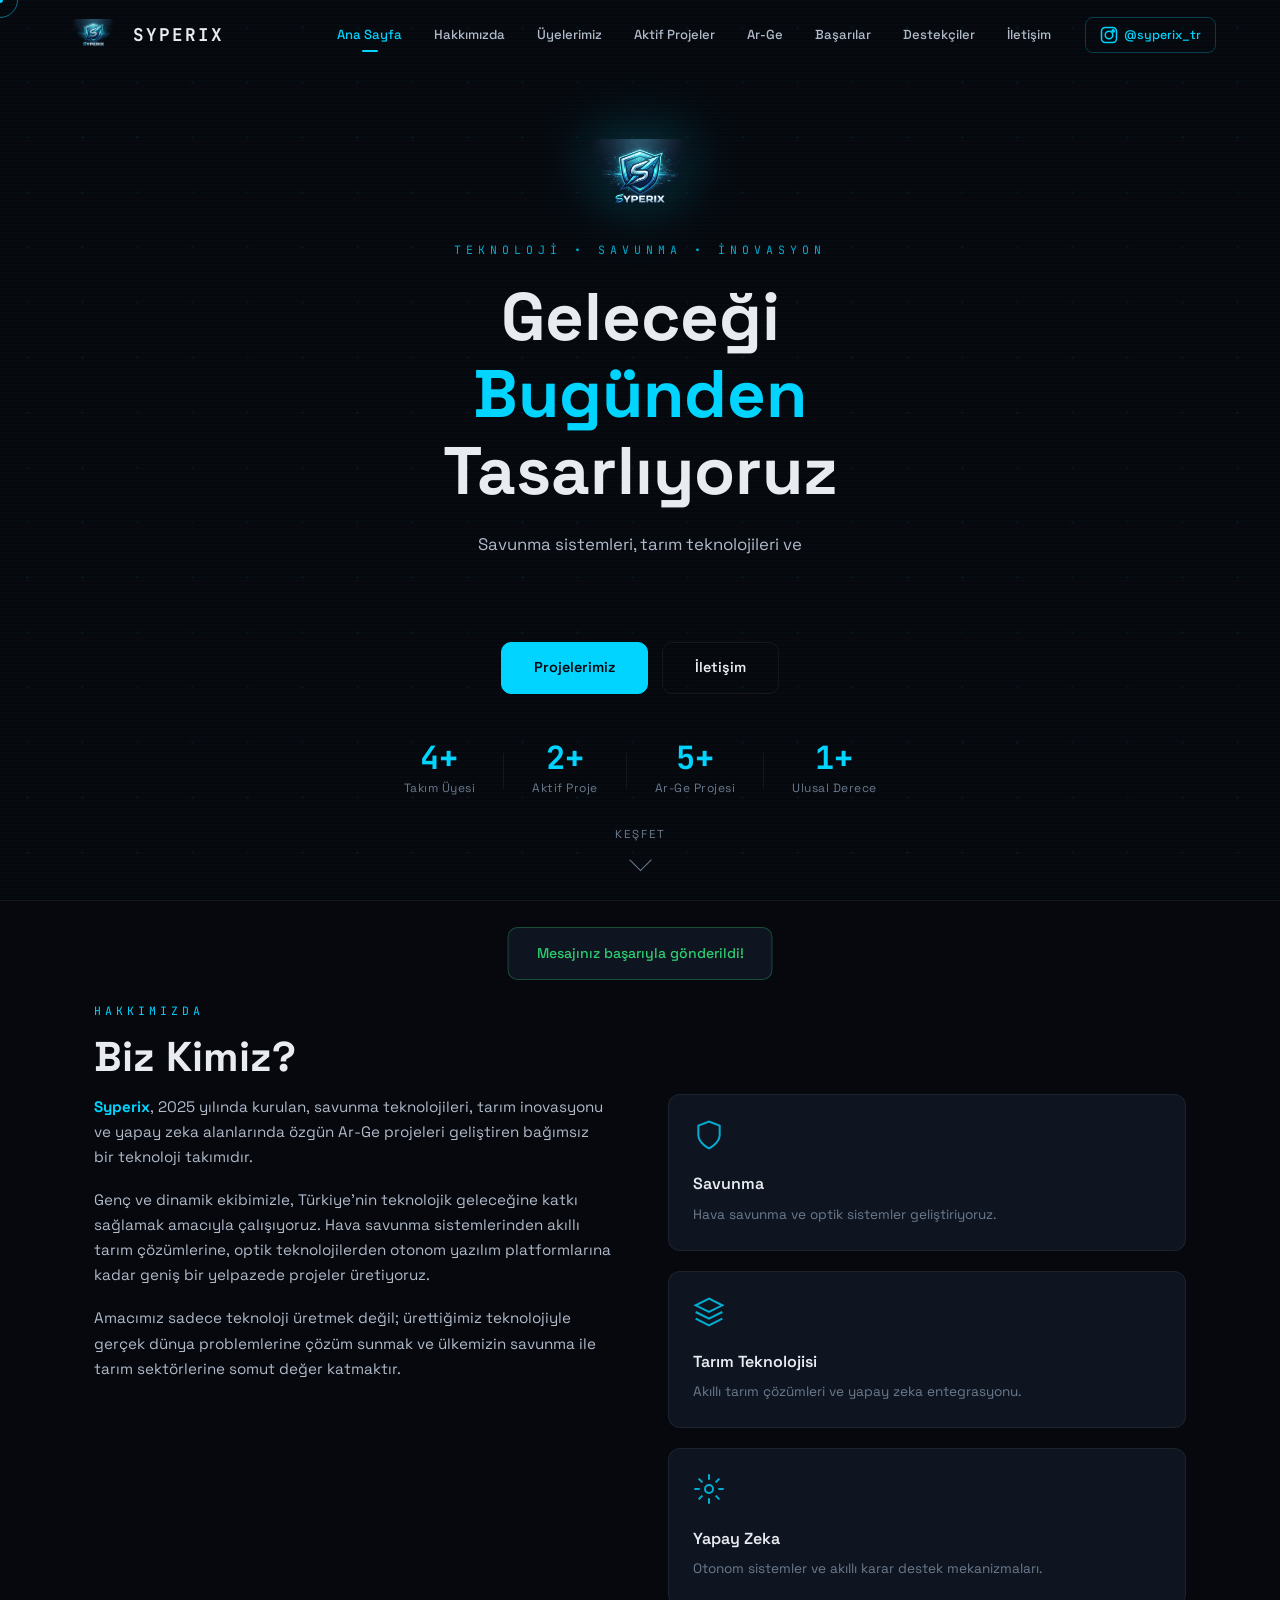
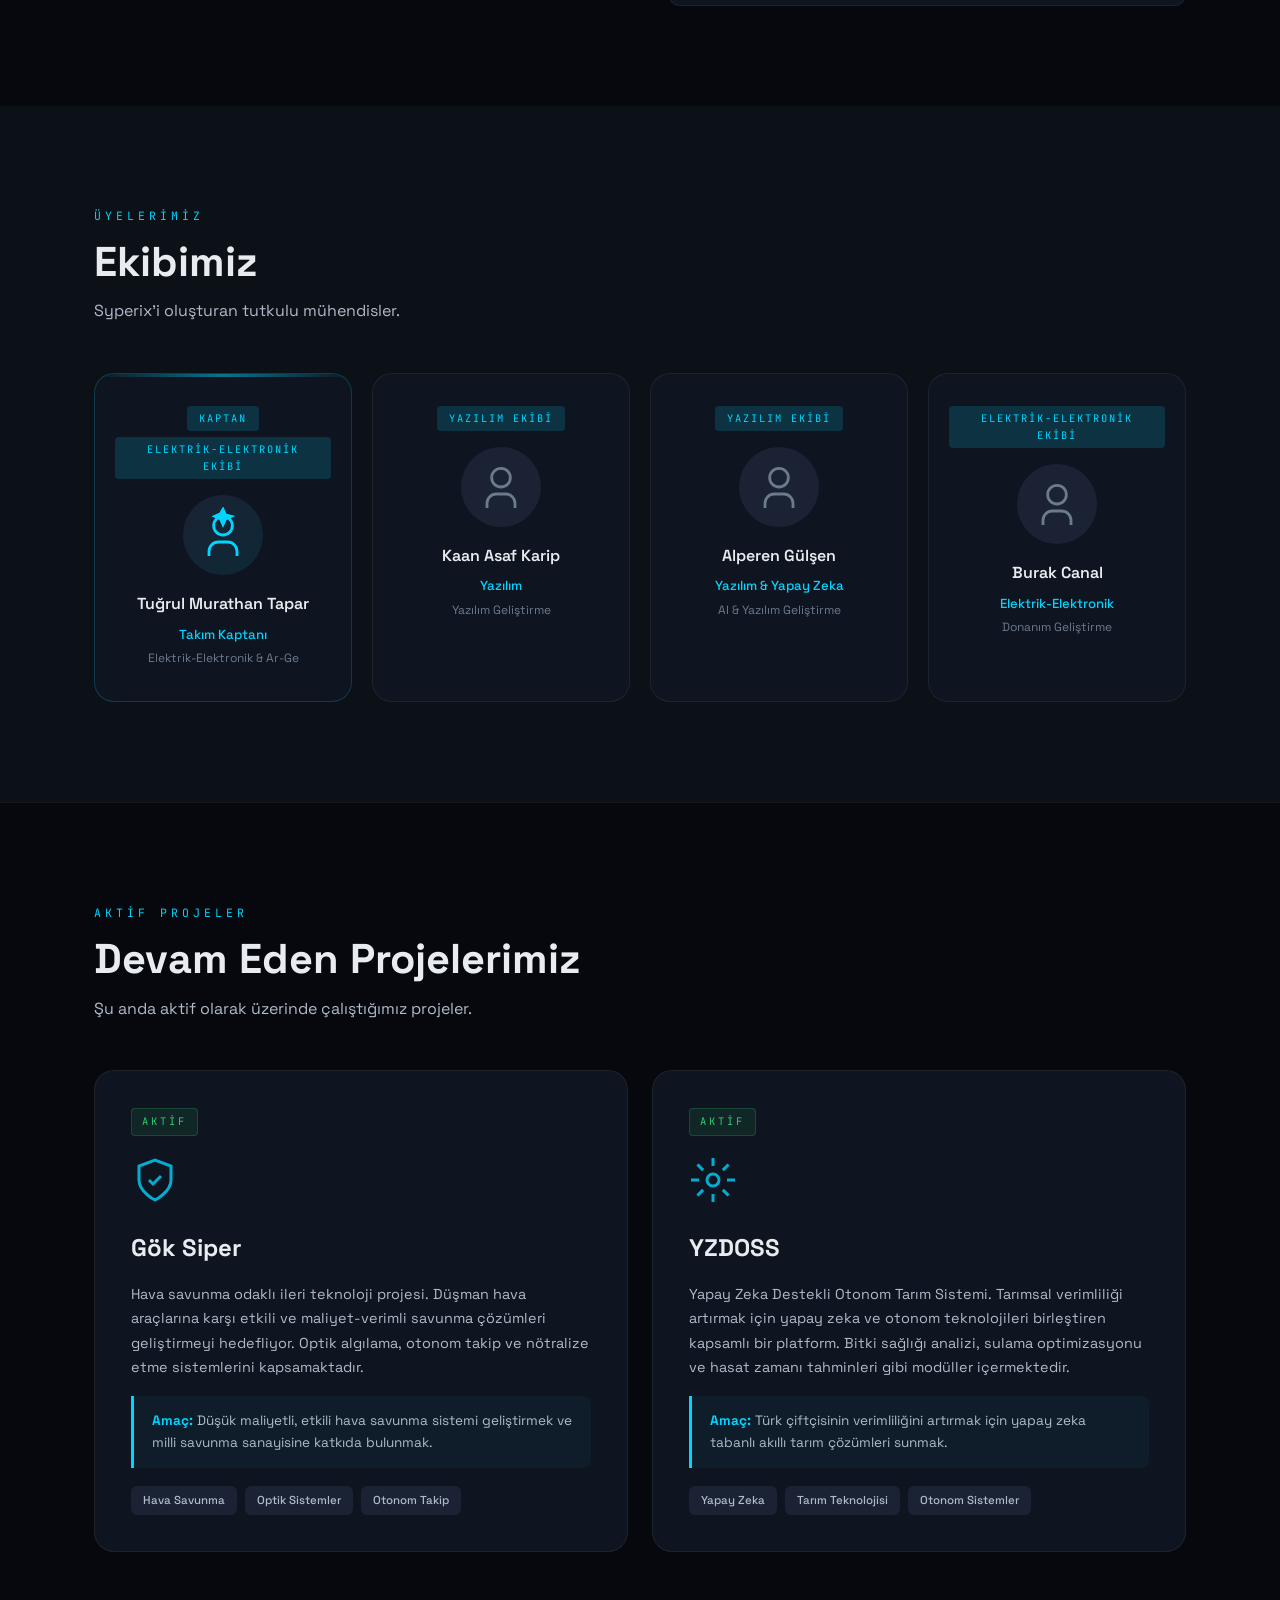
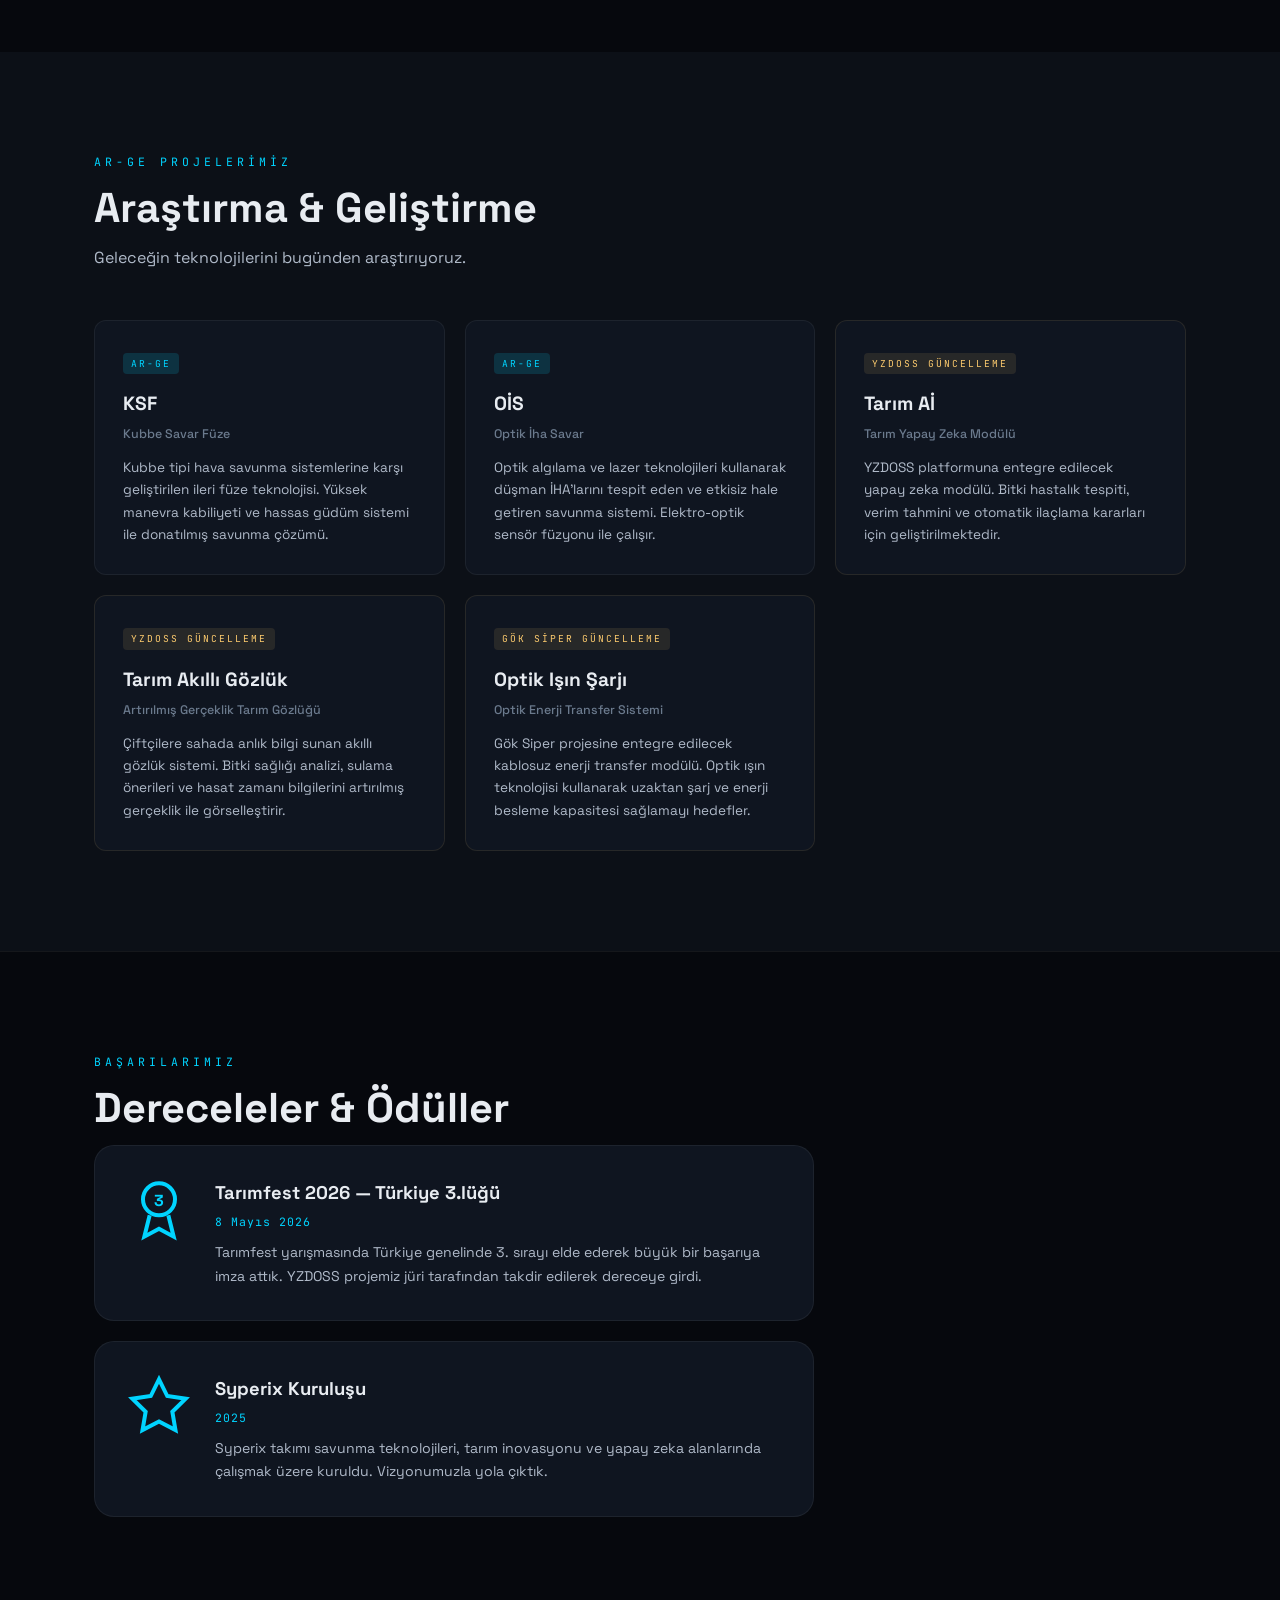
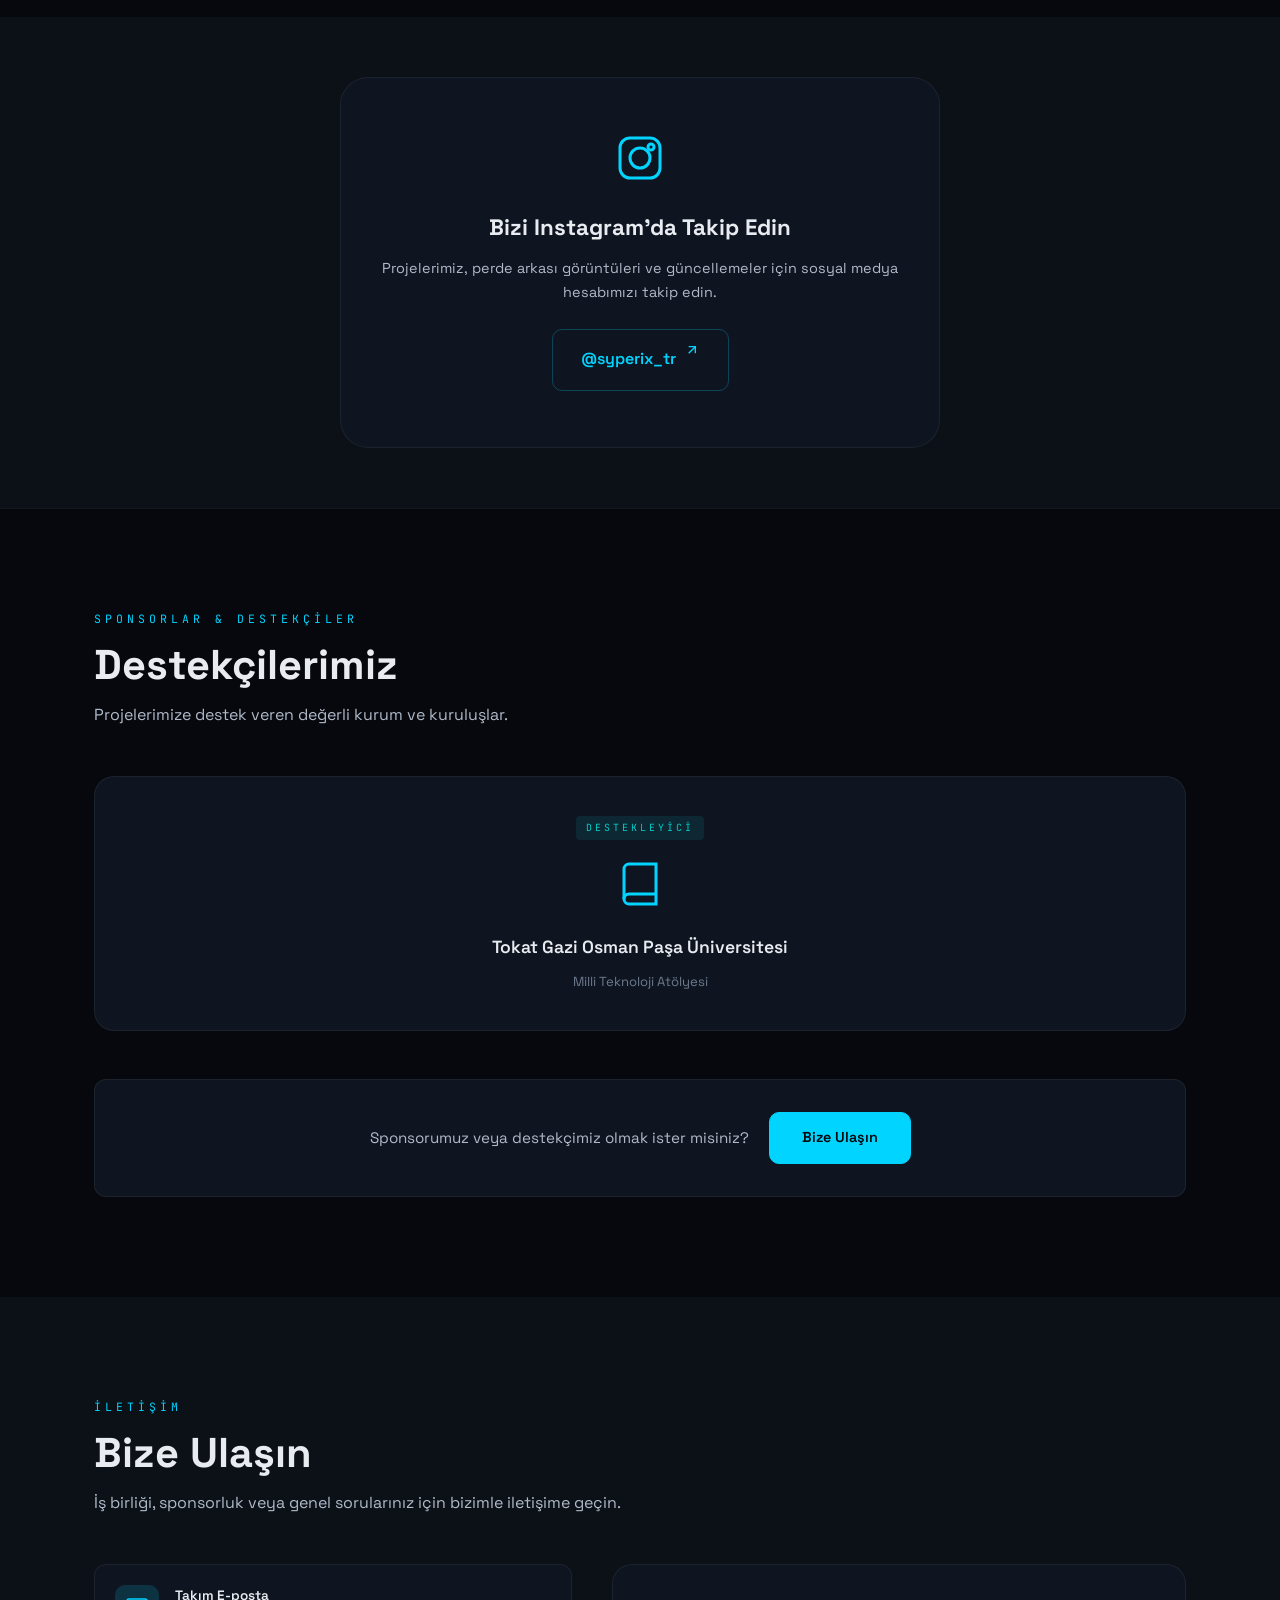
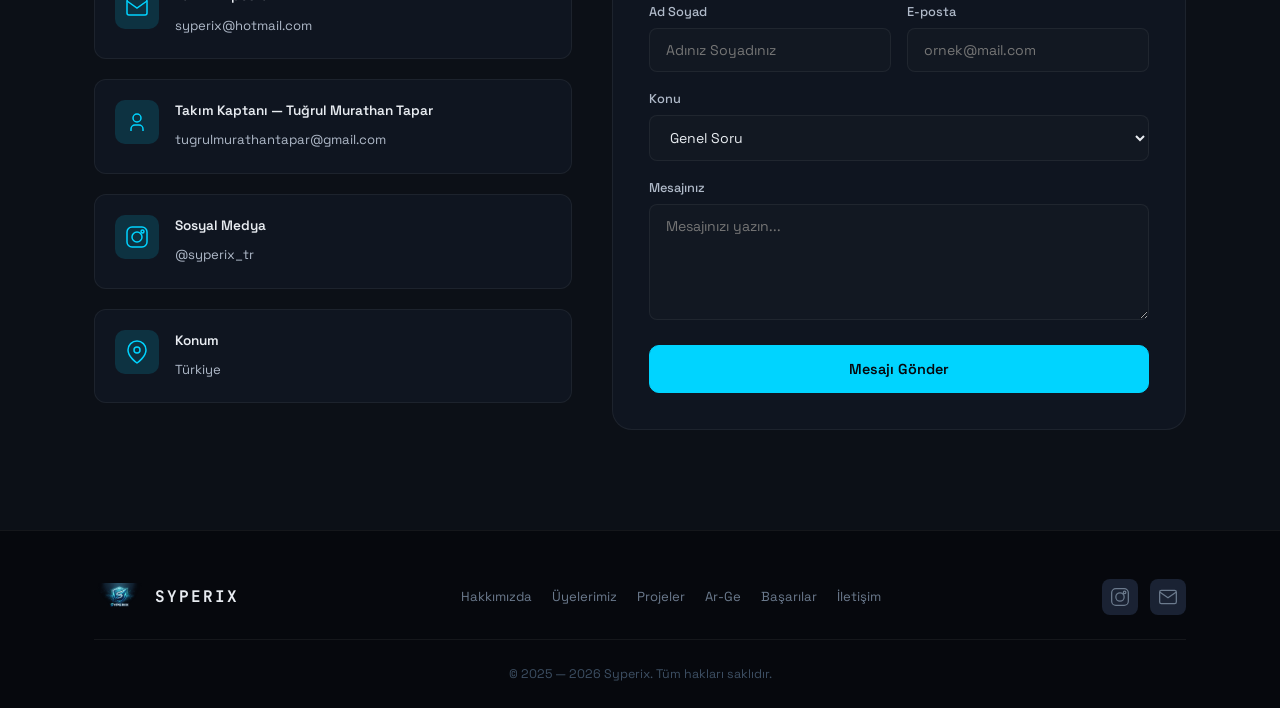
==== commit 684e7472: "Add files via upload" ====
--- a/index.html
+++ b/index.html
@@ -159,17 +159,23 @@
 
         <!-- Captain -->
         <div class="team-card captain-card reveal-up">
-          <div class="tc-rank">KAPTAN</div>
+          <div class="tc-ranks">
+            <span class="tc-rank">KAPTAN</span>
+            <span class="tc-rank">ELEKTRİK-ELEKTRONİK EKİBİ</span>
+          </div>
           <div class="tc-avatar">
             <svg width="56" height="56" viewBox="0 0 24 24" fill="none" stroke="currentColor" stroke-width="1.2"><circle cx="12" cy="8" r="4"/><path d="M6 21v-2a4 4 0 014-4h4a4 4 0 014 4v2"/><path d="M12 1l1.09 2.41L15.5 4l-2.41 1.09L12 7.5l-1.09-2.41L8.5 4l2.41-1.09L12 1z" fill="var(--accent)" stroke="var(--accent)"/></svg>
           </div>
           <h3 class="tc-name">Tuğrul Murathan Tapar</h3>
           <span class="tc-role">Takım Kaptanı</span>
-          <span class="tc-dept">Elektrik-Elektronik</span>
+          <span class="tc-dept">Elektrik-Elektronik & Ar-Ge</span>
         </div>
 
         <!-- Member -->
         <div class="team-card reveal-up">
+          <div class="tc-ranks">
+            <span class="tc-rank">YAZILIM EKİBİ</span>
+          </div>
           <div class="tc-avatar">
             <svg width="56" height="56" viewBox="0 0 24 24" fill="none" stroke="currentColor" stroke-width="1.2"><circle cx="12" cy="8" r="4"/><path d="M6 21v-2a4 4 0 014-4h4a4 4 0 014 4v2"/></svg>
           </div>
@@ -180,6 +186,9 @@
 
         <!-- Member -->
         <div class="team-card reveal-up">
+          <div class="tc-ranks">
+            <span class="tc-rank">YAZILIM EKİBİ</span>
+          </div>
           <div class="tc-avatar">
             <svg width="56" height="56" viewBox="0 0 24 24" fill="none" stroke="currentColor" stroke-width="1.2"><circle cx="12" cy="8" r="4"/><path d="M6 21v-2a4 4 0 014-4h4a4 4 0 014 4v2"/></svg>
           </div>
@@ -190,10 +199,13 @@
 
         <!-- Member -->
         <div class="team-card reveal-up">
+          <div class="tc-ranks">
+            <span class="tc-rank">ELEKTRİK-ELEKTRONİK EKİBİ</span>
+          </div>
           <div class="tc-avatar">
             <svg width="56" height="56" viewBox="0 0 24 24" fill="none" stroke="currentColor" stroke-width="1.2"><circle cx="12" cy="8" r="4"/><path d="M6 21v-2a4 4 0 014-4h4a4 4 0 014 4v2"/></svg>
           </div>
-          <h3 class="tc-name">Burak</h3>
+          <h3 class="tc-name">Burak Canal</h3>
           <span class="tc-role">Elektrik-Elektronik</span>
           <span class="tc-dept">Donanım Geliştirme</span>
         </div>
--- a/style.css
+++ b/style.css
@@ -202,10 +202,10 @@
 }
 
 .nav-brand-img {
-  width: 36px;
-  height: 36px;
+  height: 32px;
+  width: auto;
+  max-width: 120px;
   object-fit: contain;
-  border-radius: 6px;
 }
 
 .nav-menu {
@@ -690,10 +690,23 @@
   opacity: 0.5;
 }
 
+.tc-ranks {
+  display: flex;
+  align-items: center;
+  justify-content: center;
+  gap: 6px;
+  flex-wrap: wrap;
+  margin-bottom: 16px;
+}
+
+.tc-ranks .tc-rank {
+  margin-bottom: 0;
+}
+
 .tc-rank {
   font-family: 'JetBrains Mono', monospace;
   font-size: 0.65rem;
-  letter-spacing: 3px;
+  letter-spacing: 2px;
   color: var(--accent);
   margin-bottom: 16px;
   padding: 4px 12px;
@@ -1301,10 +1314,10 @@
 }
 
 .footer-logo-img {
-  width: 32px;
-  height: 32px;
+  height: 28px;
+  width: auto;
+  max-width: 100px;
   object-fit: contain;
-  border-radius: 6px;
 }
 
 .footer-links {
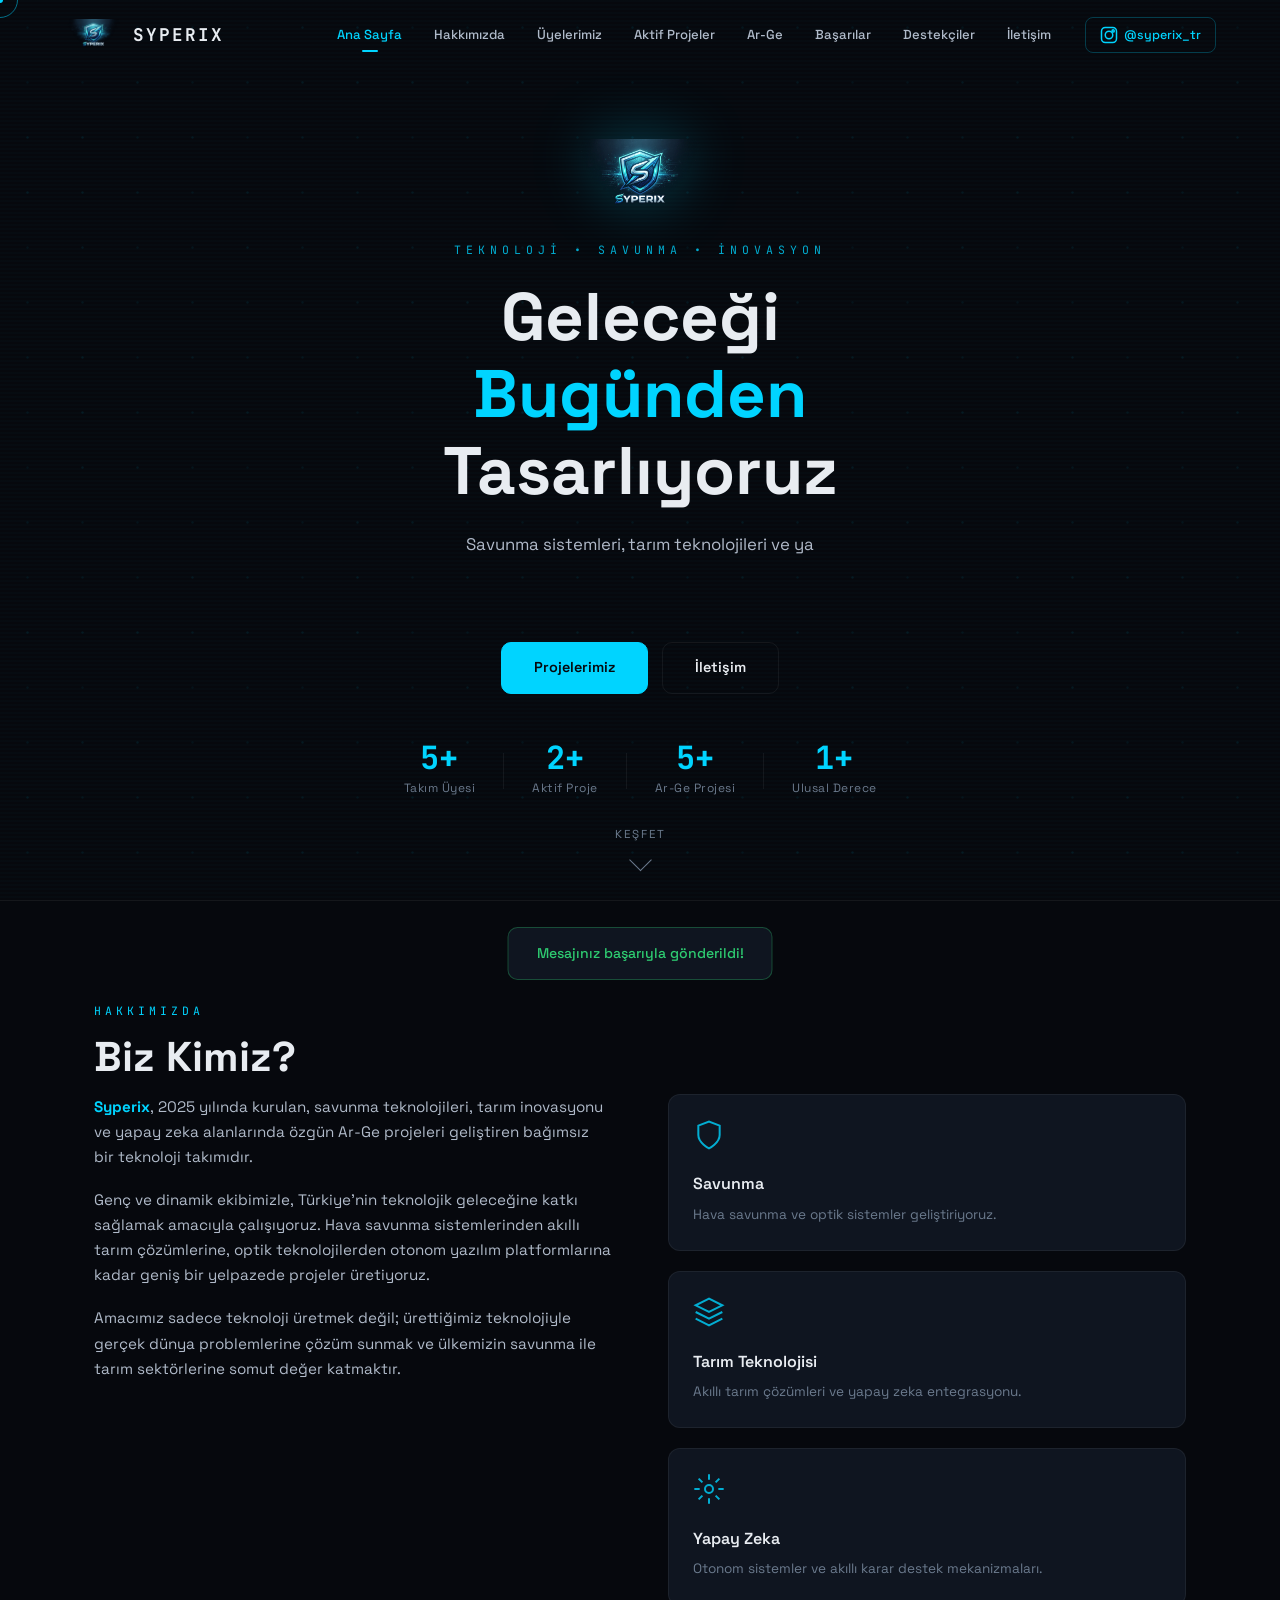
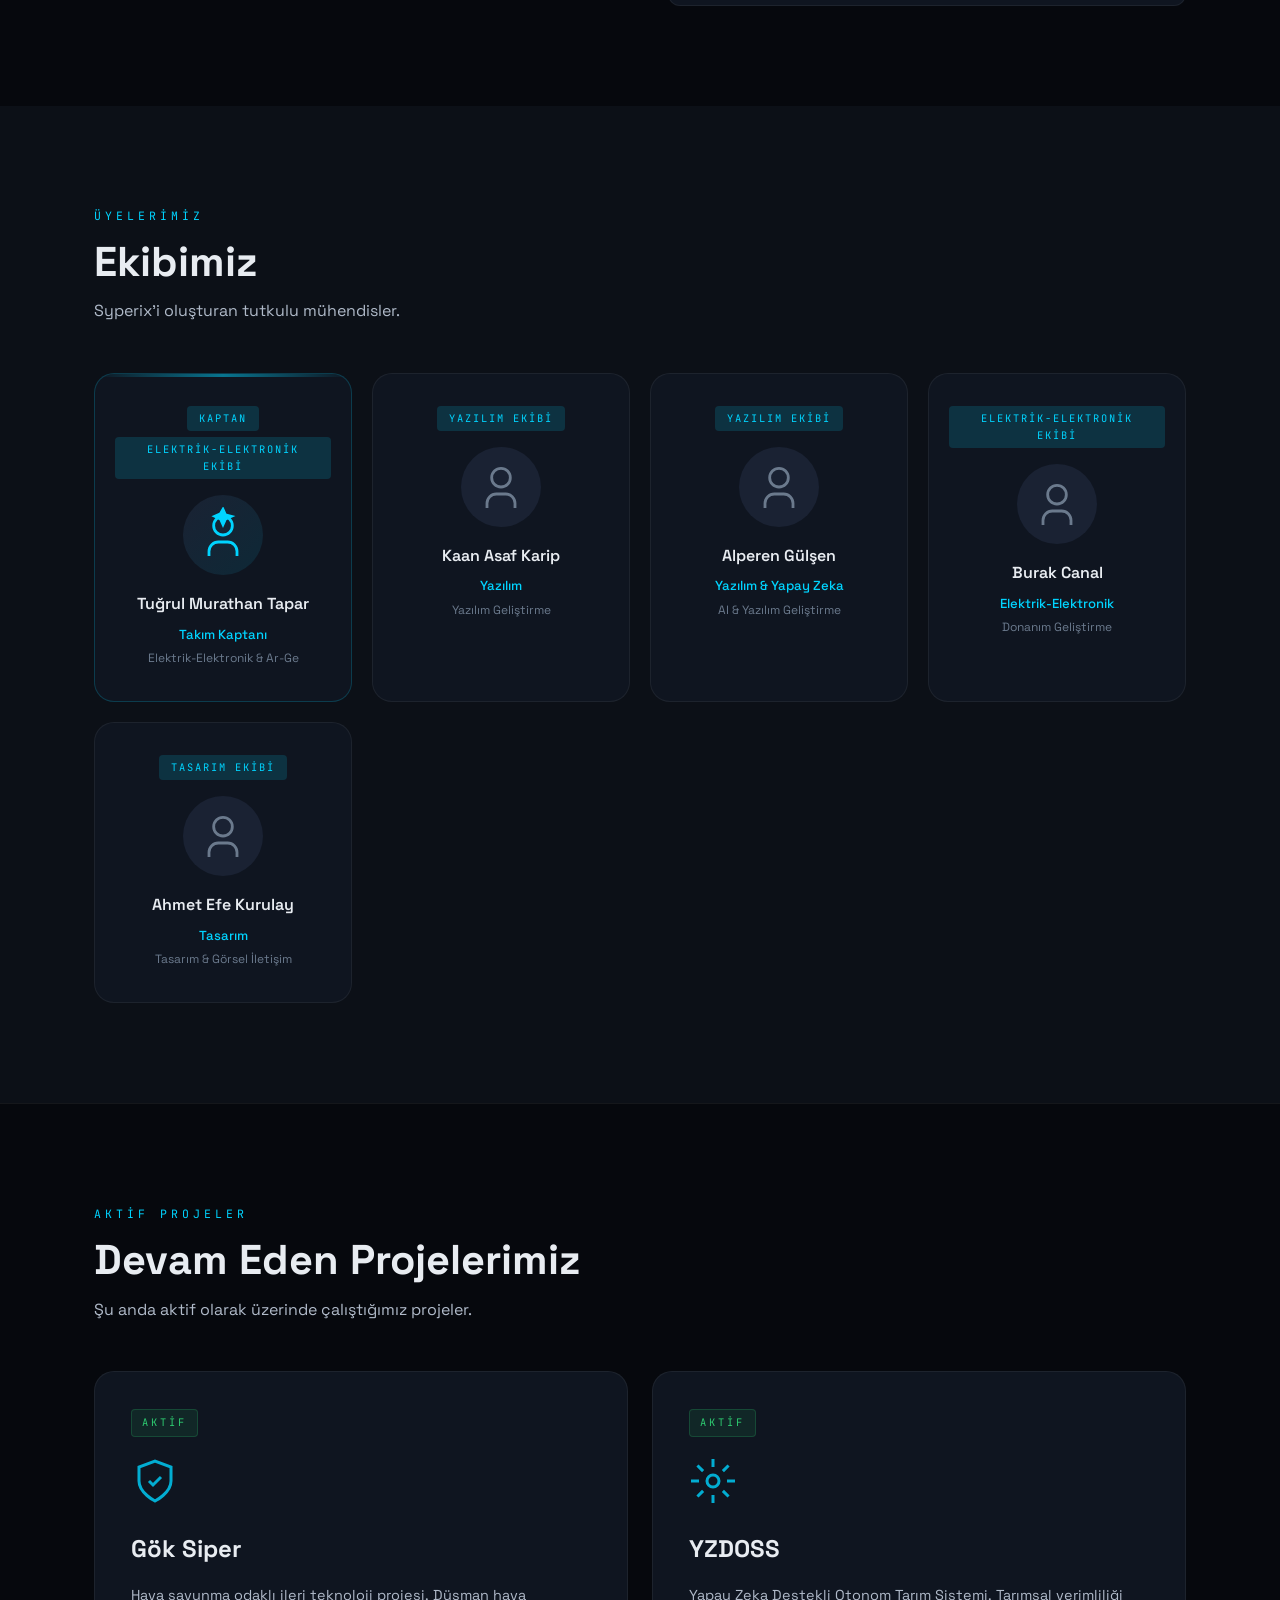
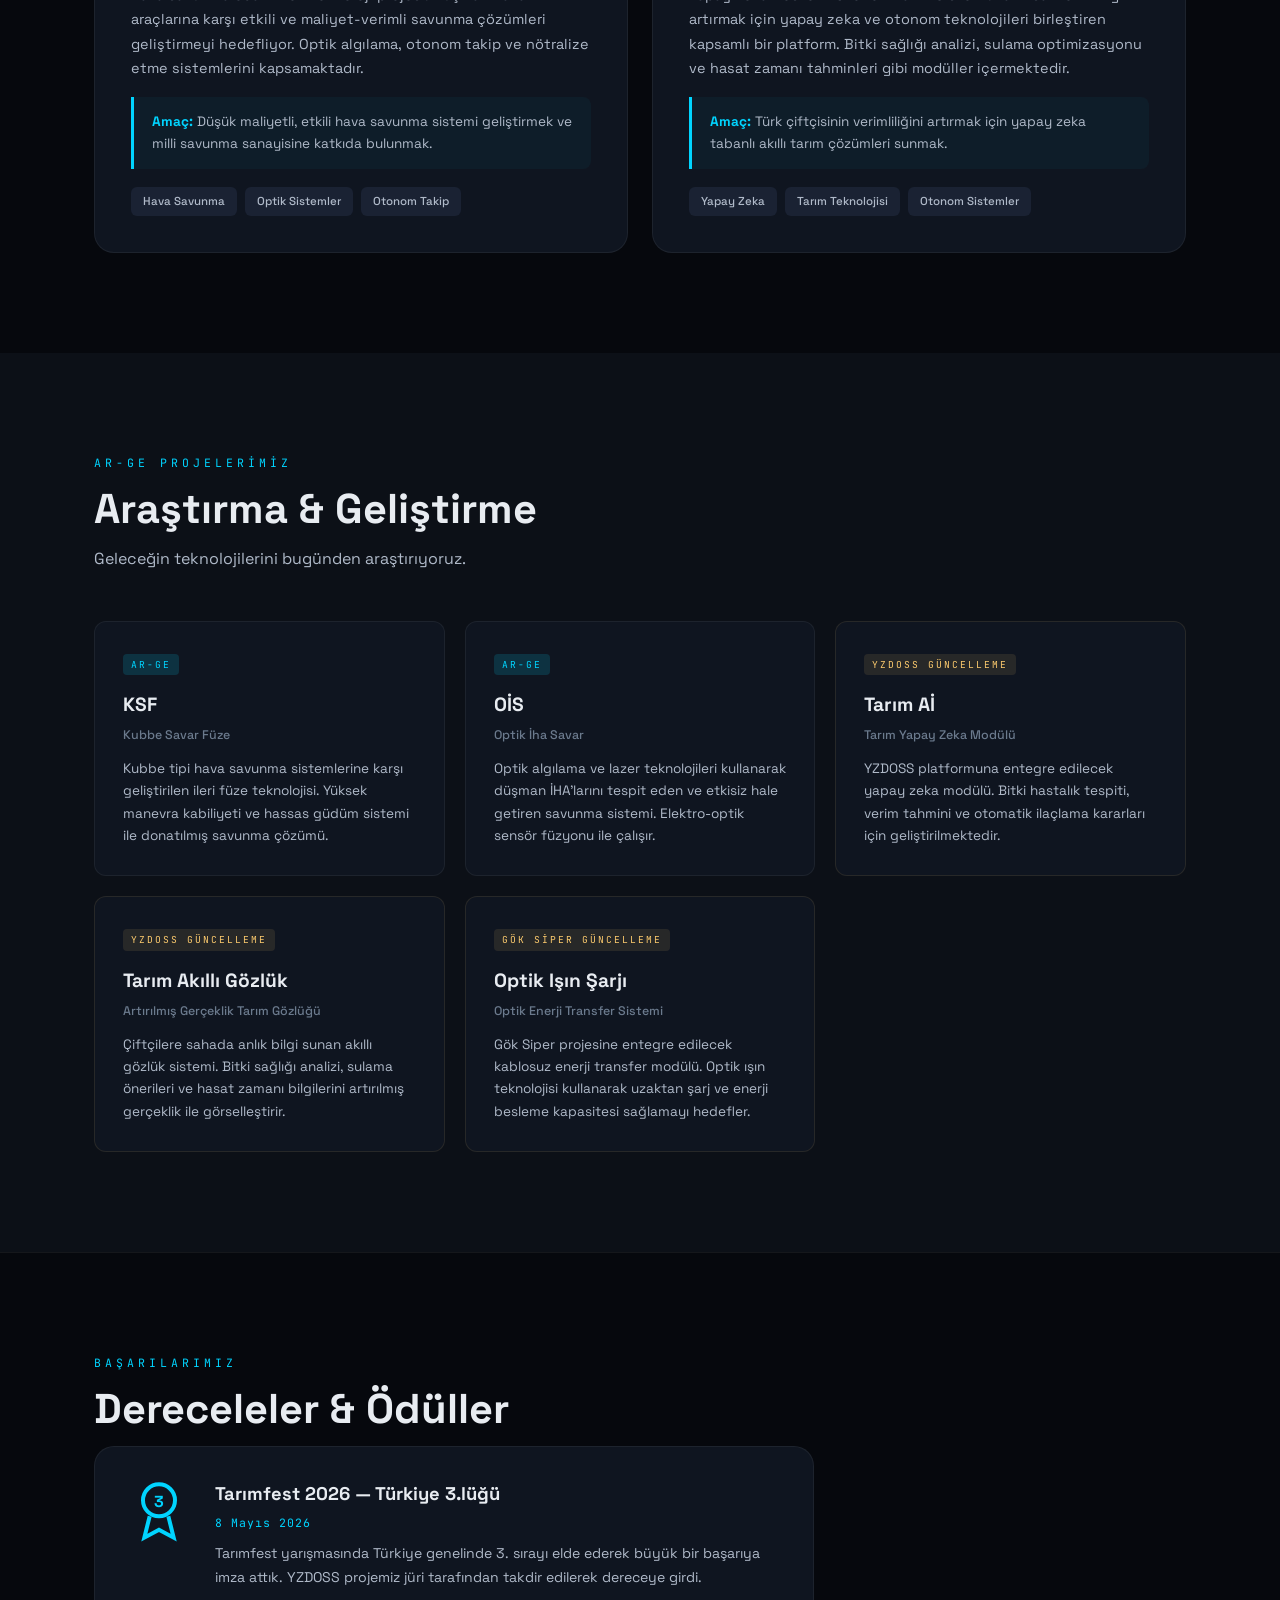
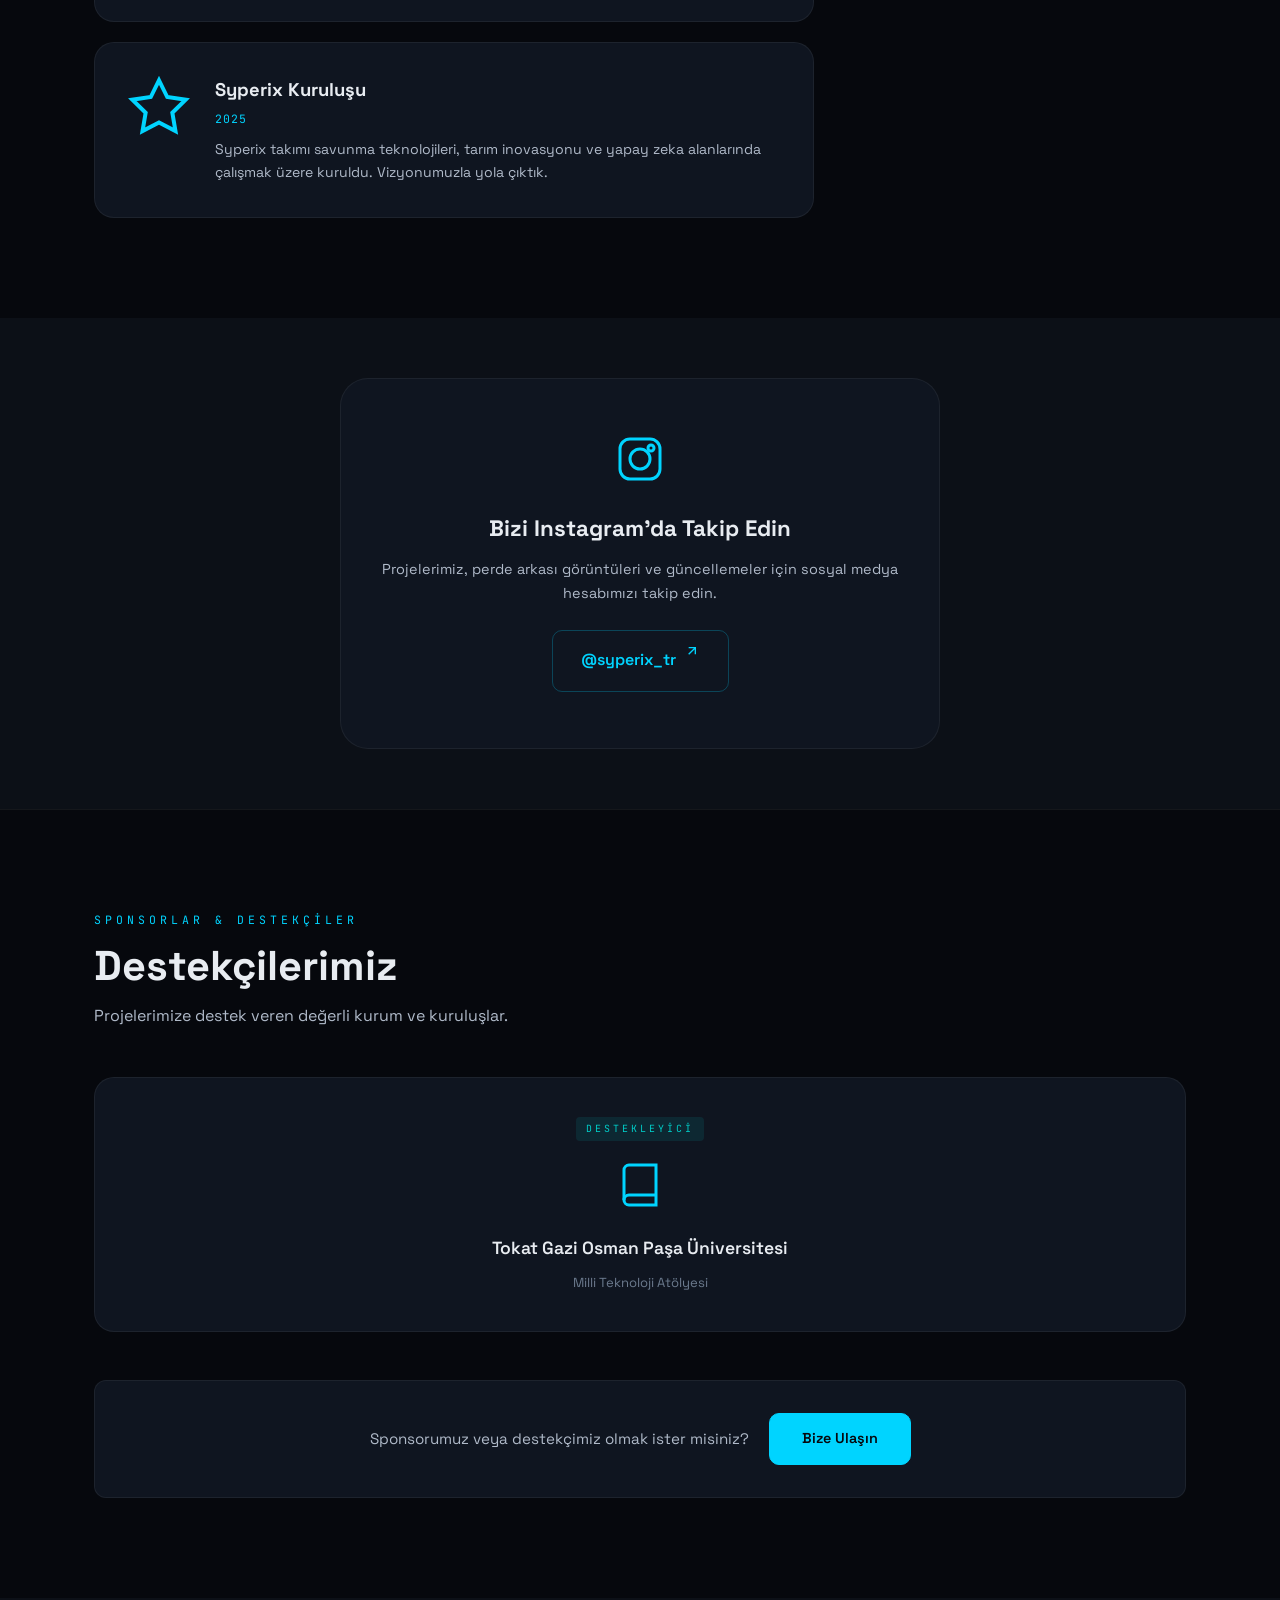
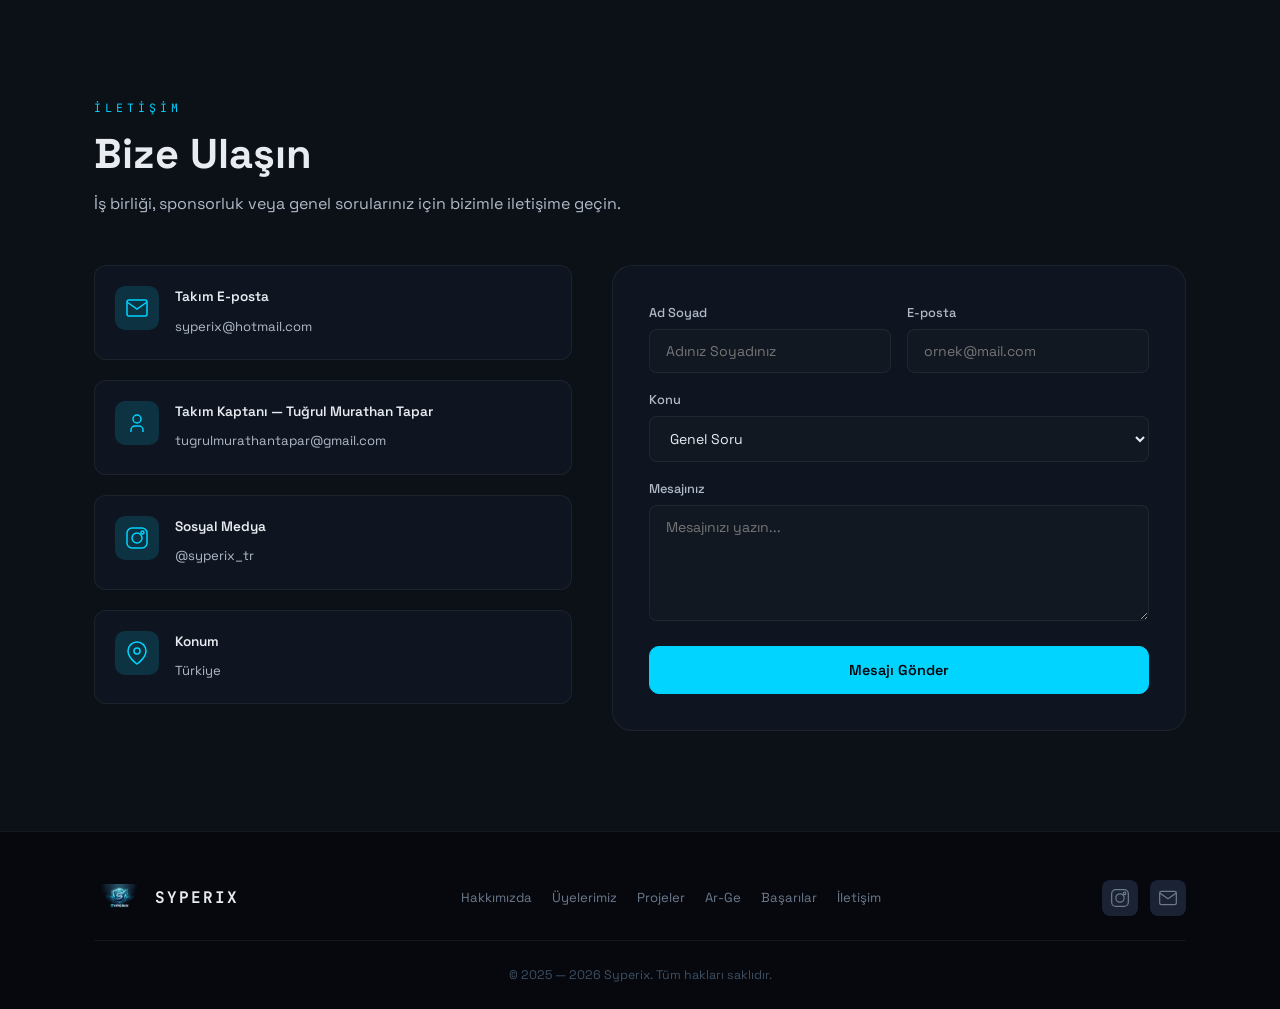
==== commit ca062b4b: "Add files via upload" ====
--- a/index.html
+++ b/index.html
@@ -74,7 +74,7 @@
       </div>
       <div class="hero-metrics">
         <div class="metric">
-          <span class="metric-num" data-target="4">0</span>
+          <span class="metric-num" data-target="5">0</span>
           <span class="metric-label">Takım Üyesi</span>
         </div>
         <div class="metric-divider"></div>
@@ -210,6 +210,19 @@
           <span class="tc-dept">Donanım Geliştirme</span>
         </div>
 
+        <!-- Member -->
+        <div class="team-card reveal-up">
+          <div class="tc-ranks">
+            <span class="tc-rank">TASARIM EKİBİ</span>
+          </div>
+          <div class="tc-avatar">
+            <svg width="56" height="56" viewBox="0 0 24 24" fill="none" stroke="currentColor" stroke-width="1.2"><circle cx="12" cy="8" r="4"/><path d="M6 21v-2a4 4 0 014-4h4a4 4 0 014 4v2"/></svg>
+          </div>
+          <h3 class="tc-name">Ahmet Efe Kurulay</h3>
+          <span class="tc-role">Tasarım</span>
+          <span class="tc-dept">Tasarım & Görsel İletişim</span>
+        </div>
+
       </div>
     </div>
   </section>
@@ -440,29 +453,29 @@
         </div>
 
         <div class="contact-form-panel reveal-up">
-          <form id="contactForm">
+          <form id="contactForm" action="https://formspree.io/f/mqpaeqde" method="POST">
             <div class="form-duo">
               <div class="form-field">
                 <label for="cName">Ad Soyad</label>
-                <input type="text" id="cName" placeholder="Adınız Soyadınız" required>
+                <input type="text" id="cName" name="name" placeholder="Adınız Soyadınız" required>
               </div>
               <div class="form-field">
                 <label for="cEmail">E-posta</label>
-                <input type="email" id="cEmail" placeholder="ornek@mail.com" required>
+                <input type="email" id="cEmail" name="email" placeholder="ornek@mail.com" required>
               </div>
             </div>
             <div class="form-field">
               <label for="cSubject">Konu</label>
-              <select id="cSubject">
-                <option value="general">Genel Soru</option>
-                <option value="sponsorship">Sponsorluk</option>
-                <option value="collaboration">İş Birliği</option>
-                <option value="join">Ekibe Katılma</option>
+              <select id="cSubject" name="subject">
+                <option value="Genel Soru">Genel Soru</option>
+                <option value="Sponsorluk">Sponsorluk</option>
+                <option value="İş Birliği">İş Birliği</option>
+                <option value="Ekibe Katılma">Ekibe Katılma</option>
               </select>
             </div>
             <div class="form-field">
               <label for="cMessage">Mesajınız</label>
-              <textarea id="cMessage" rows="5" placeholder="Mesajınızı yazın..." required></textarea>
+              <textarea id="cMessage" name="message" rows="5" placeholder="Mesajınızı yazın..." required></textarea>
             </div>
             <button type="submit" class="btn-submit">Mesajı Gönder</button>
           </form>
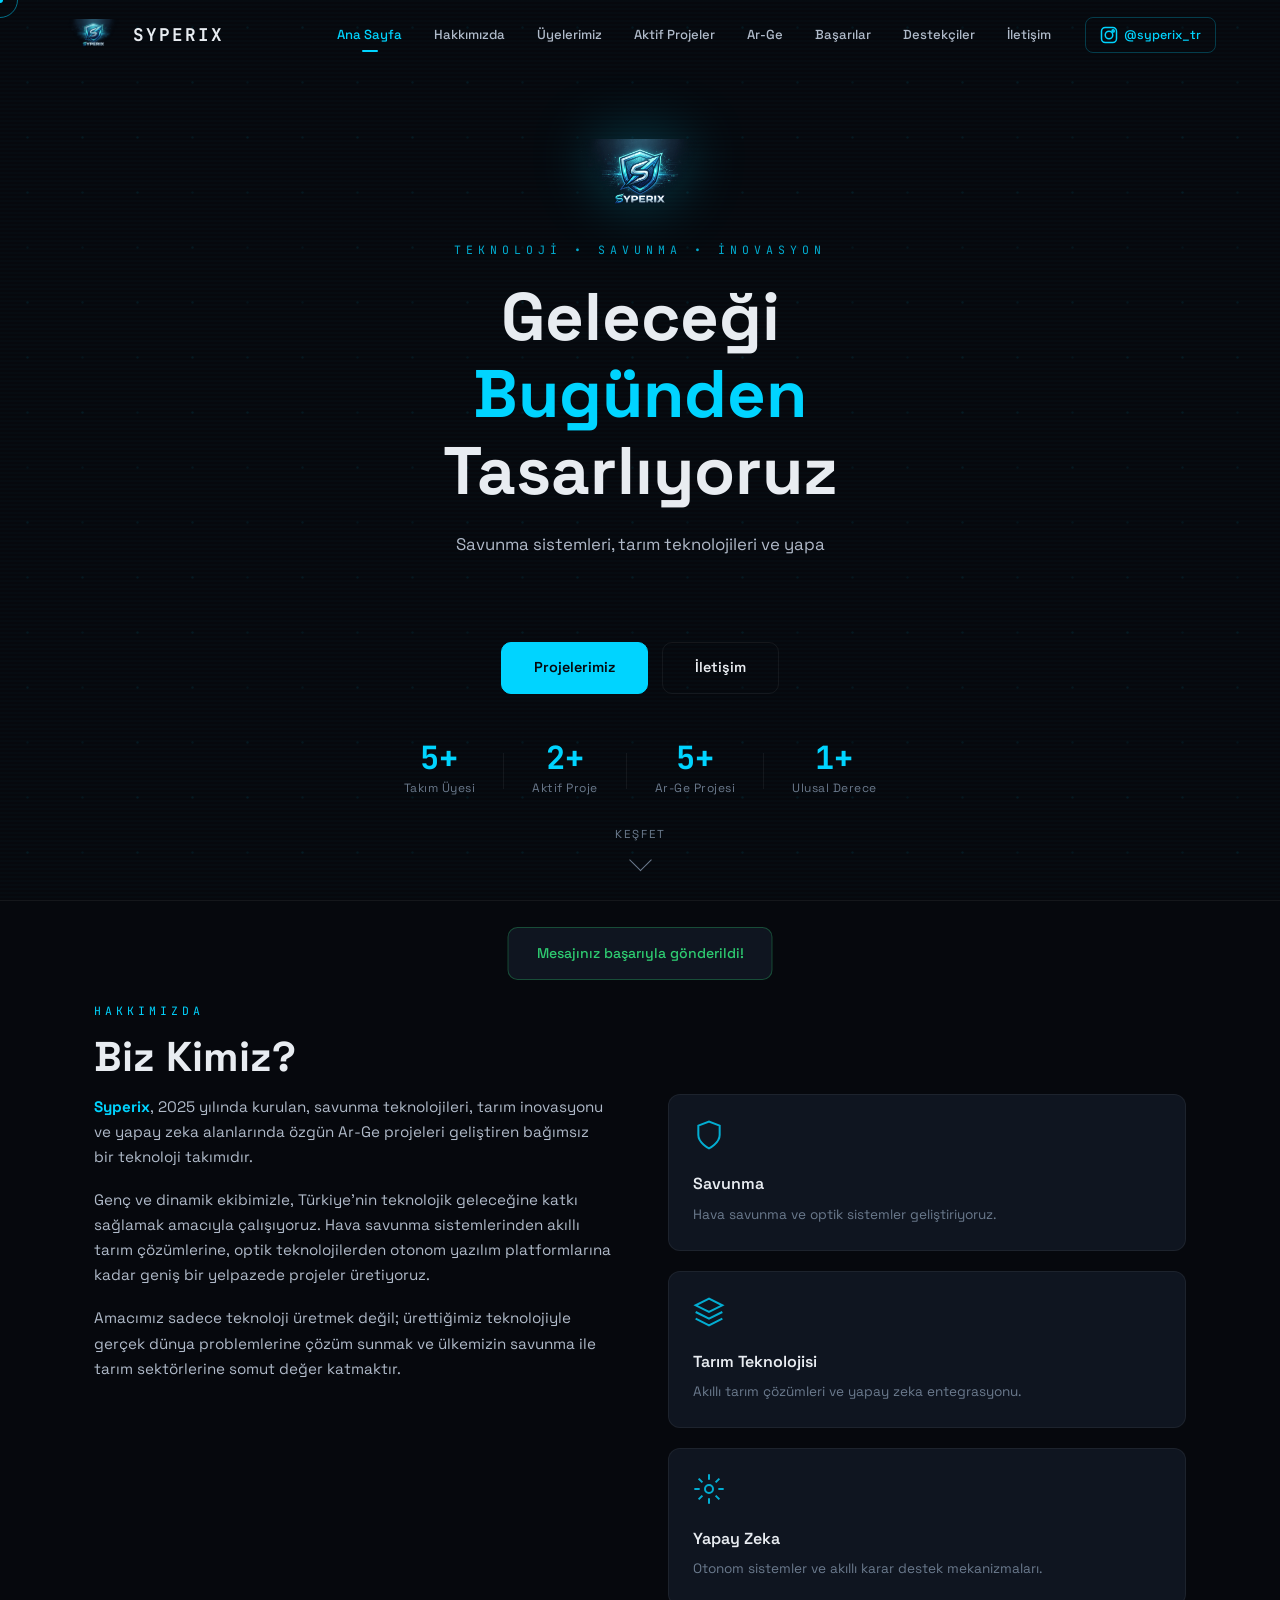
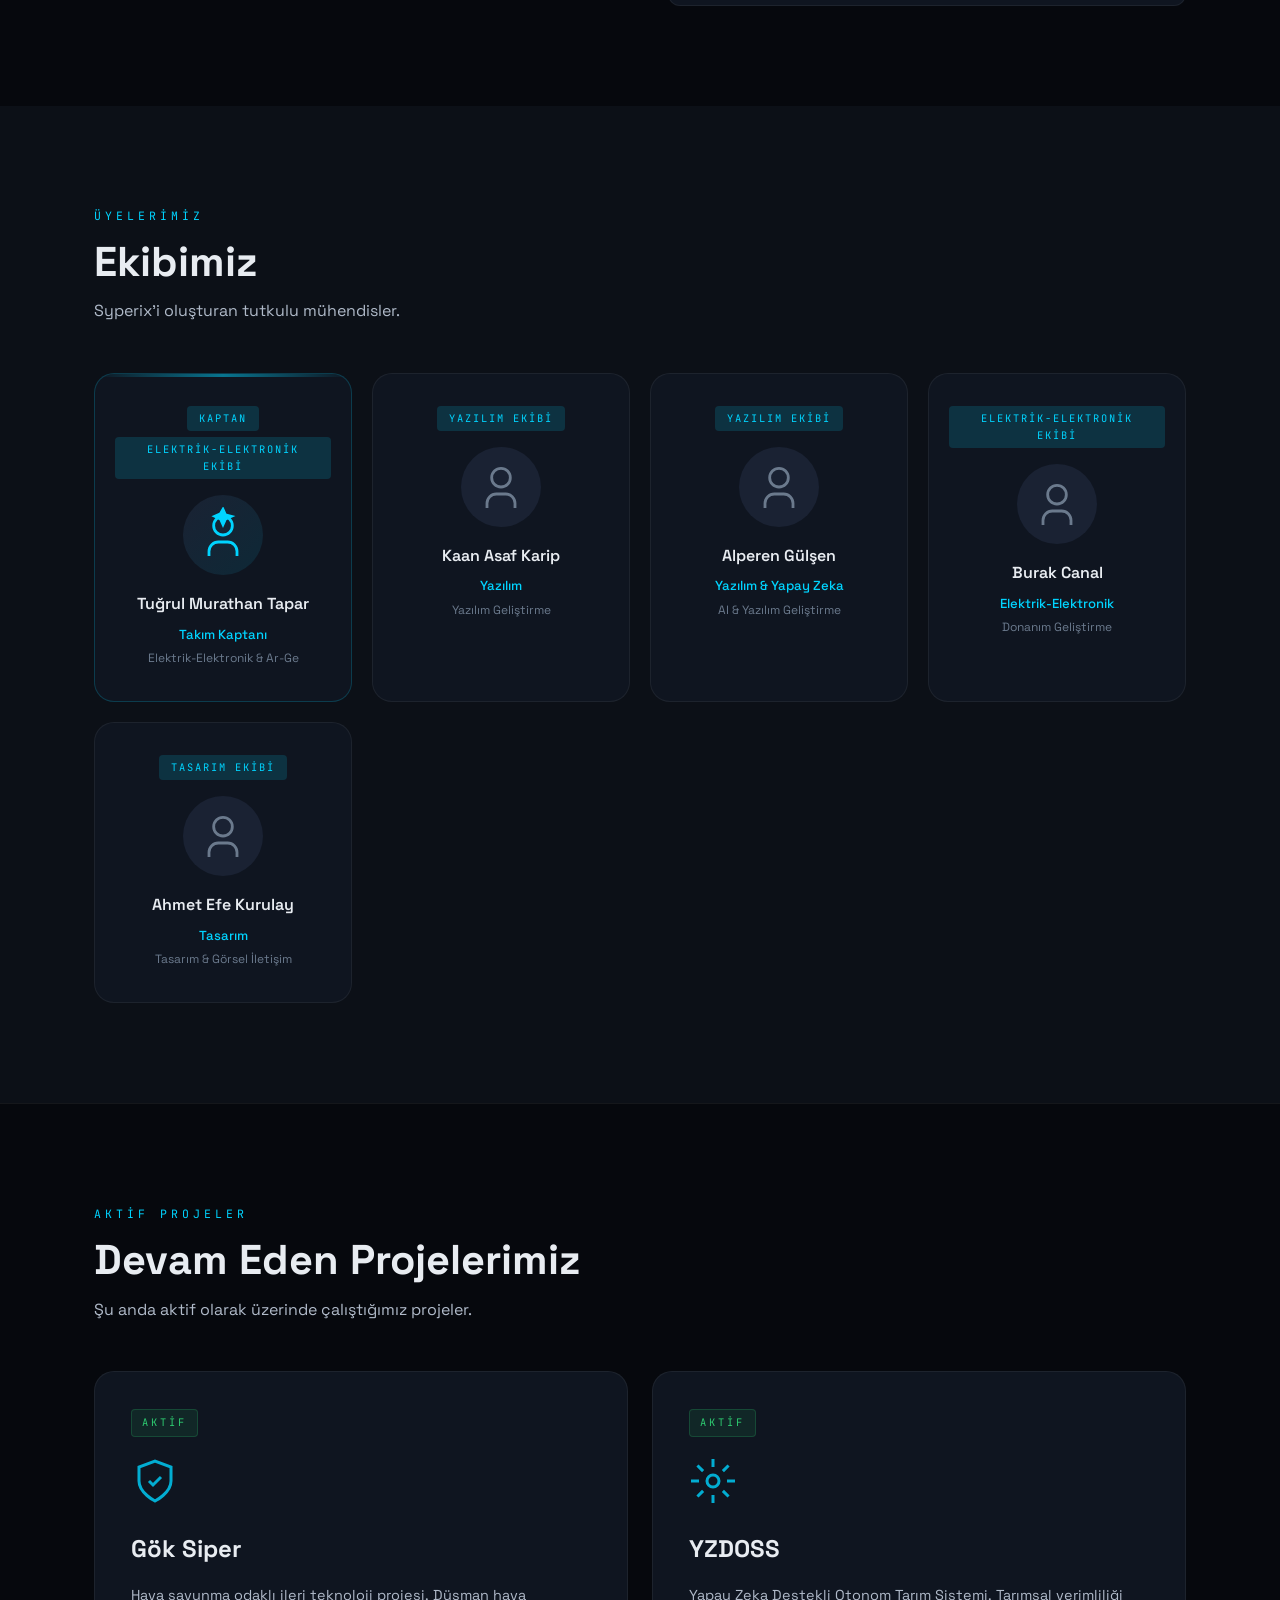
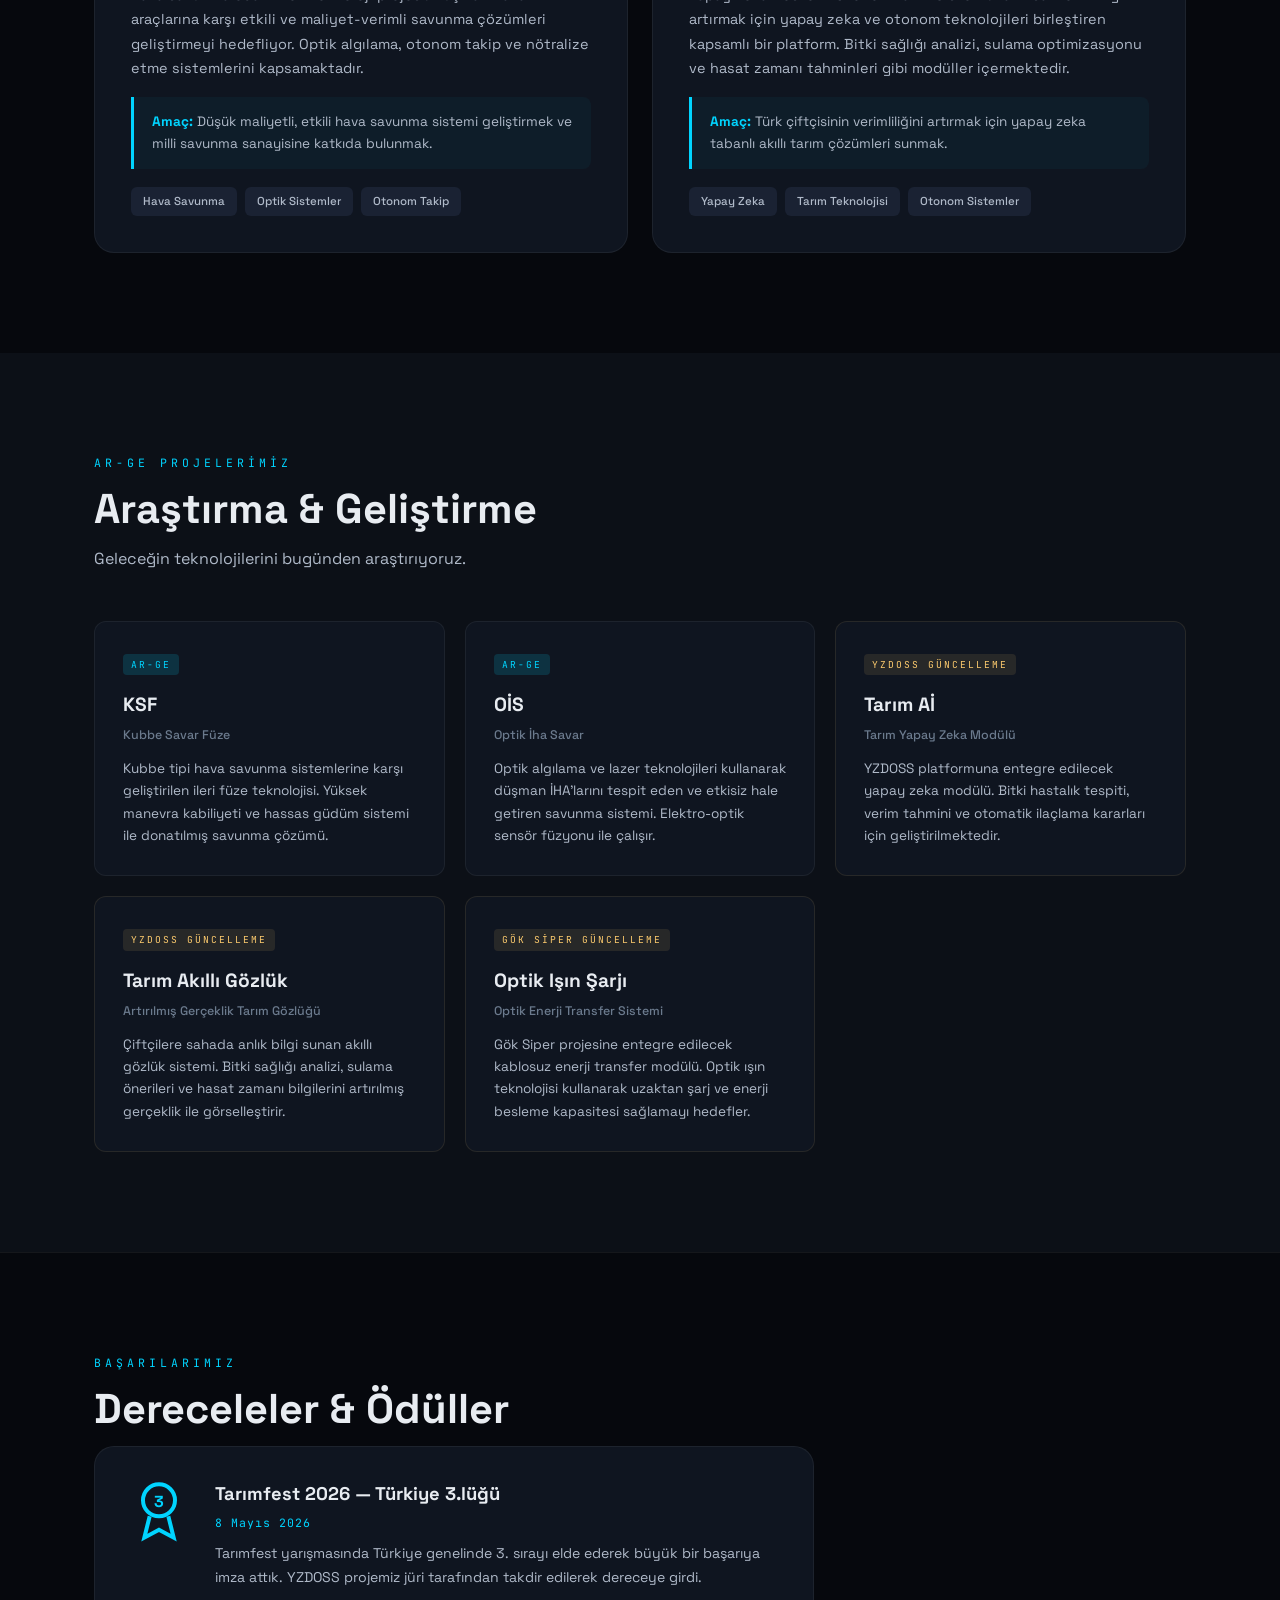
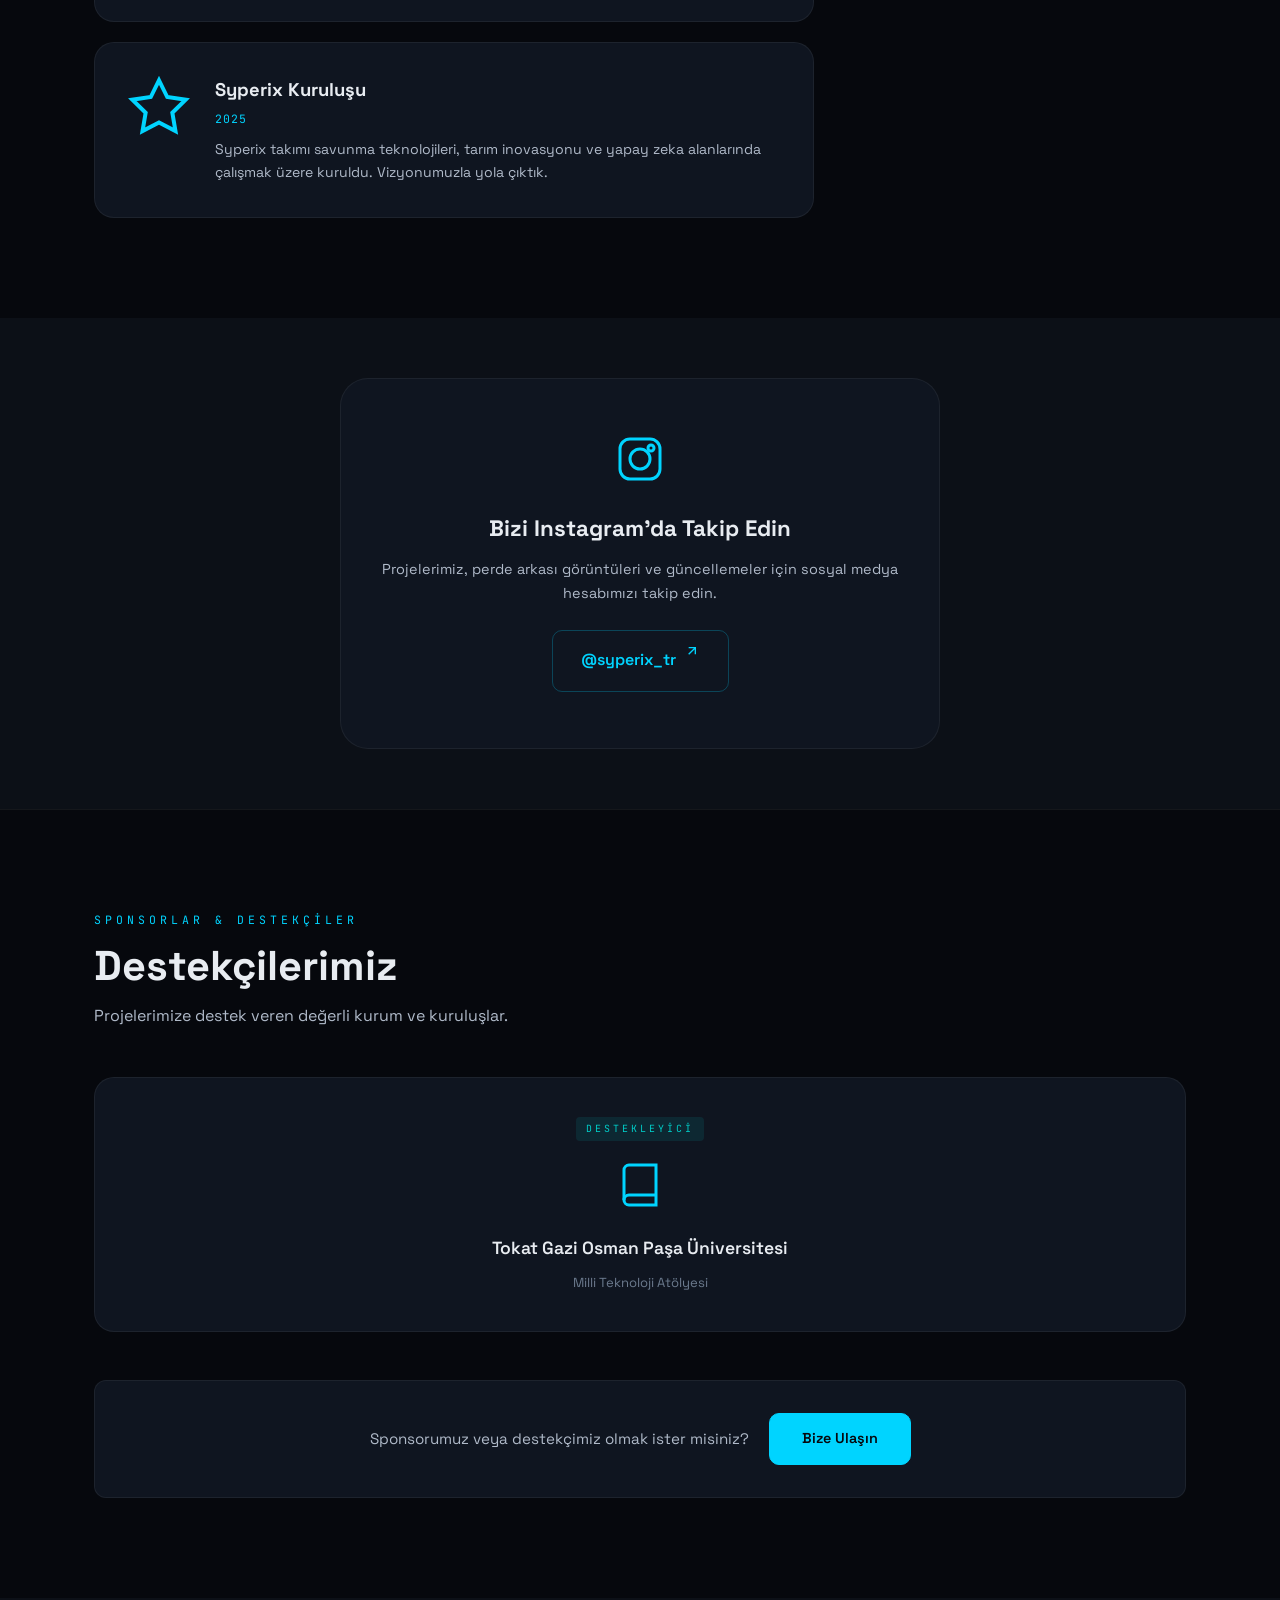
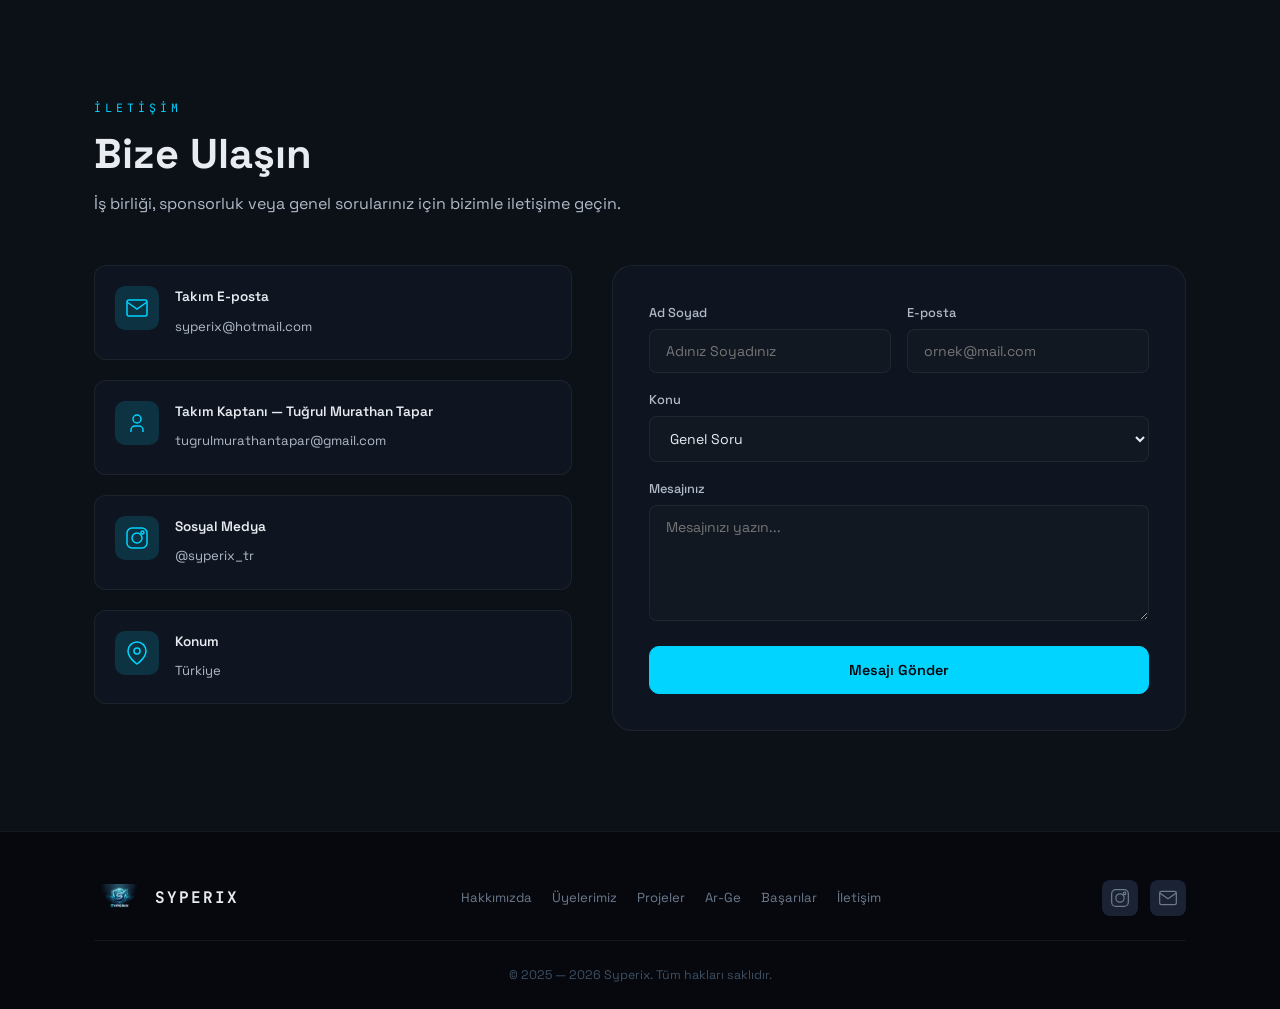
==== commit 926bd750: "Add files via upload" ====
--- a/index.html
+++ b/index.html
@@ -466,11 +466,11 @@
             </div>
             <div class="form-field">
               <label for="cSubject">Konu</label>
-              <select id="cSubject" name="subject">
-                <option value="Genel Soru">Genel Soru</option>
-                <option value="Sponsorluk">Sponsorluk</option>
-                <option value="İş Birliği">İş Birliği</option>
-                <option value="Ekibe Katılma">Ekibe Katılma</option>
+              <select id="cSubject" name="_subject">
+                <option value="Syperix Web: Genel Soru">Genel Soru</option>
+                <option value="Syperix Web: Sponsorluk">Sponsorluk</option>
+                <option value="Syperix Web: İş Birliği">İş Birliği</option>
+                <option value="Syperix Web: Ekibe Katılma">Ekibe Katılma</option>
               </select>
             </div>
             <div class="form-field">
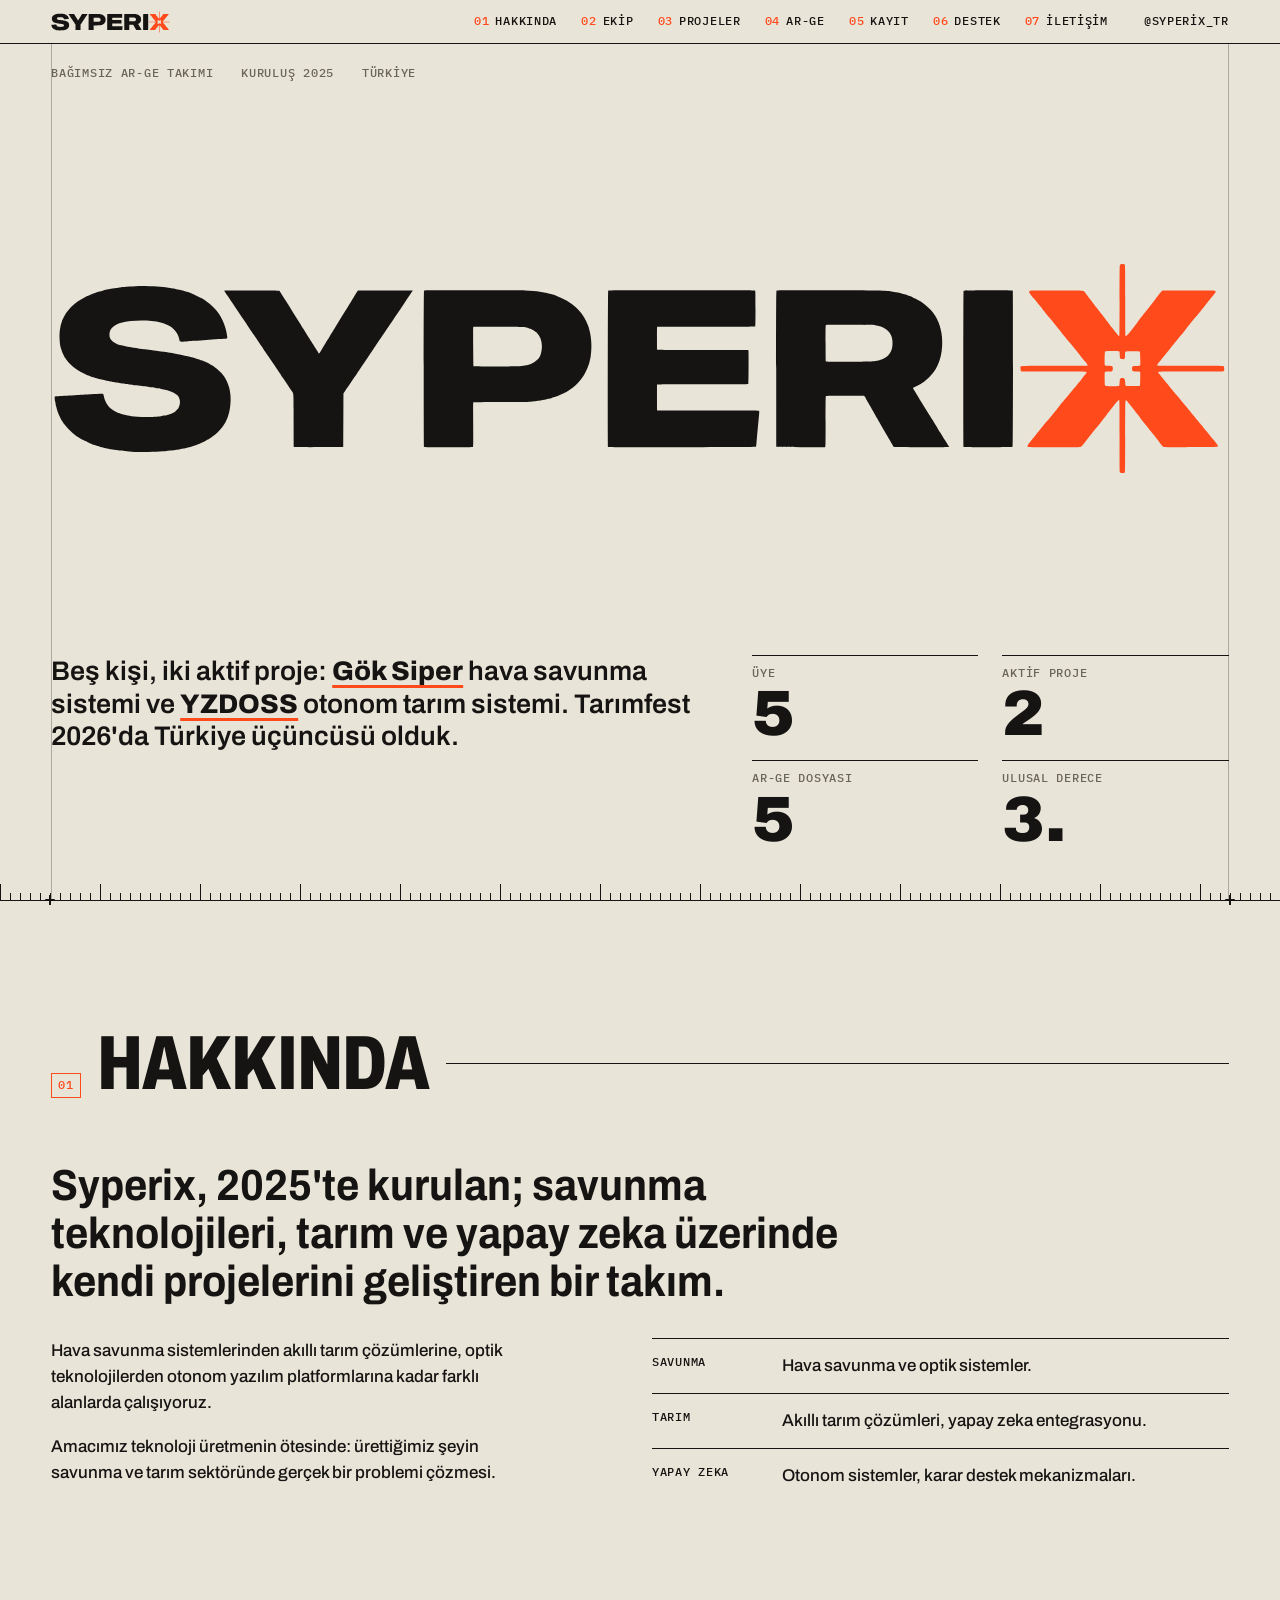
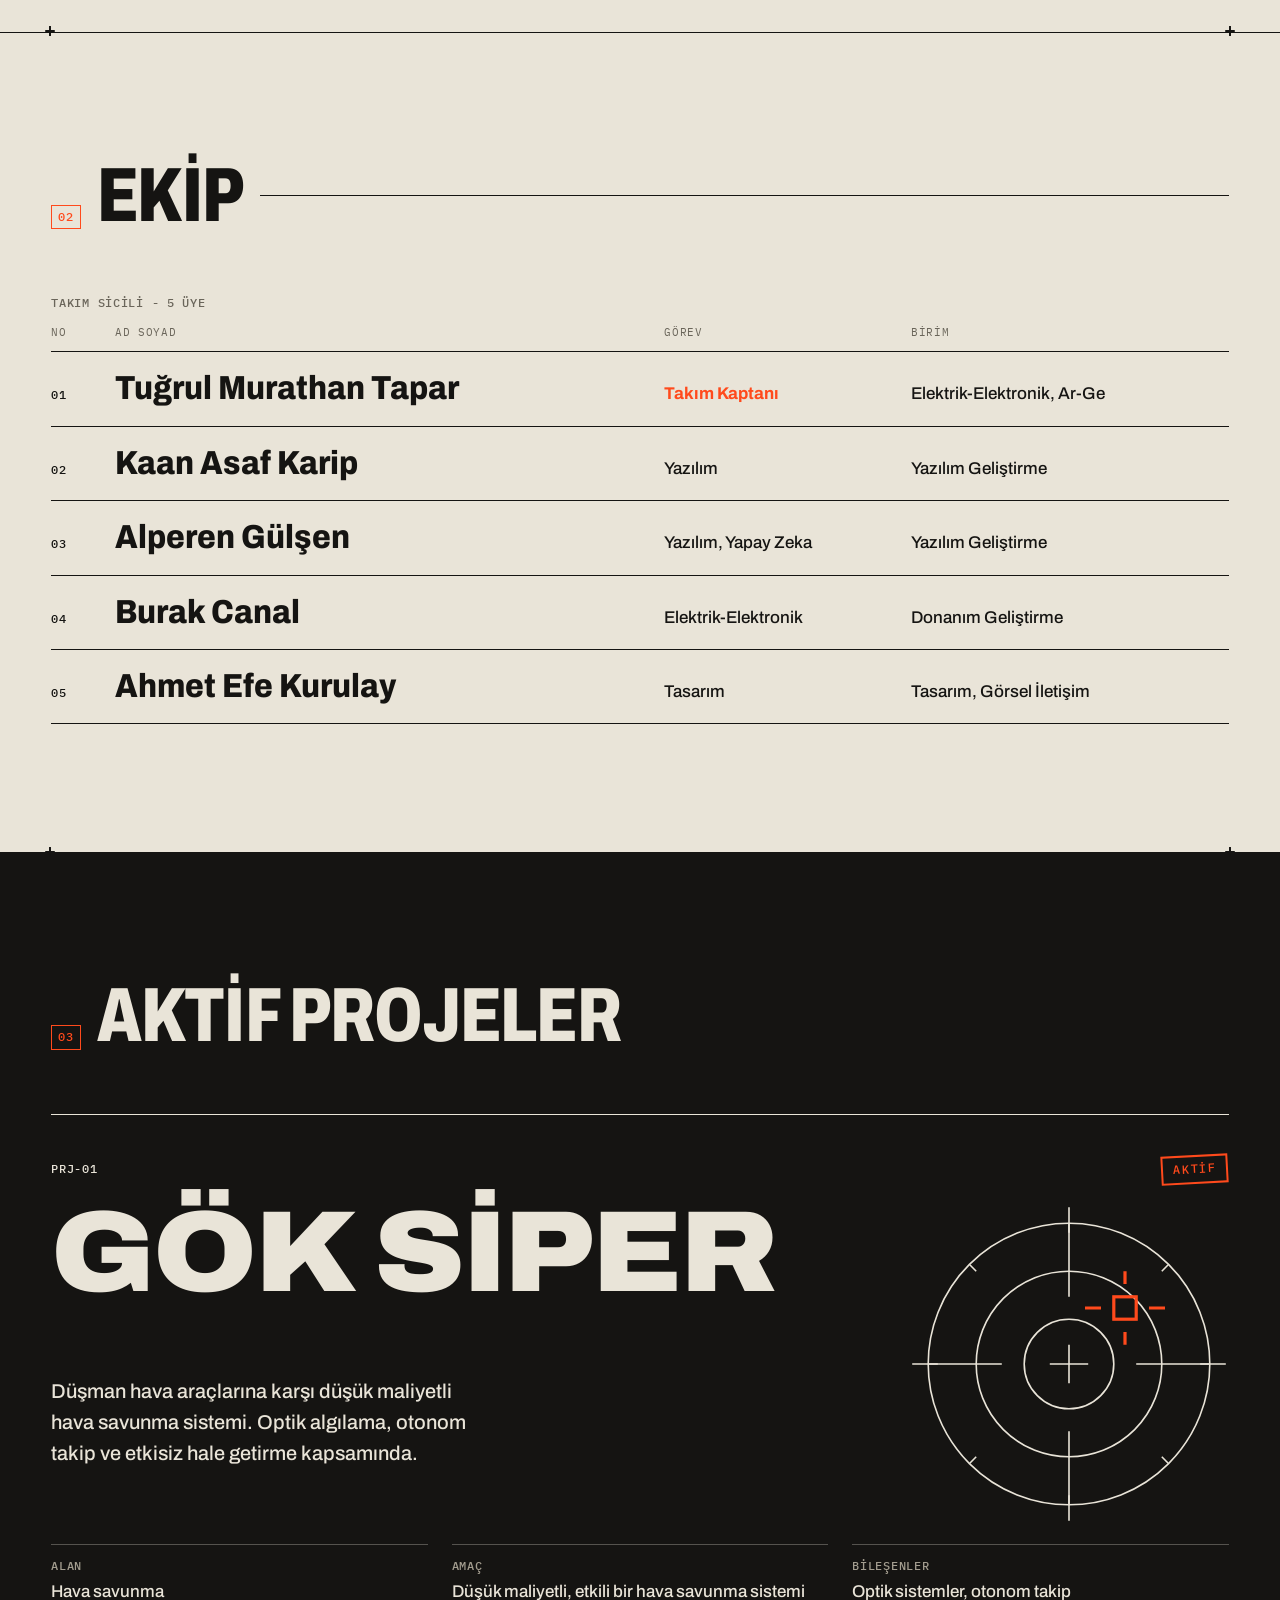
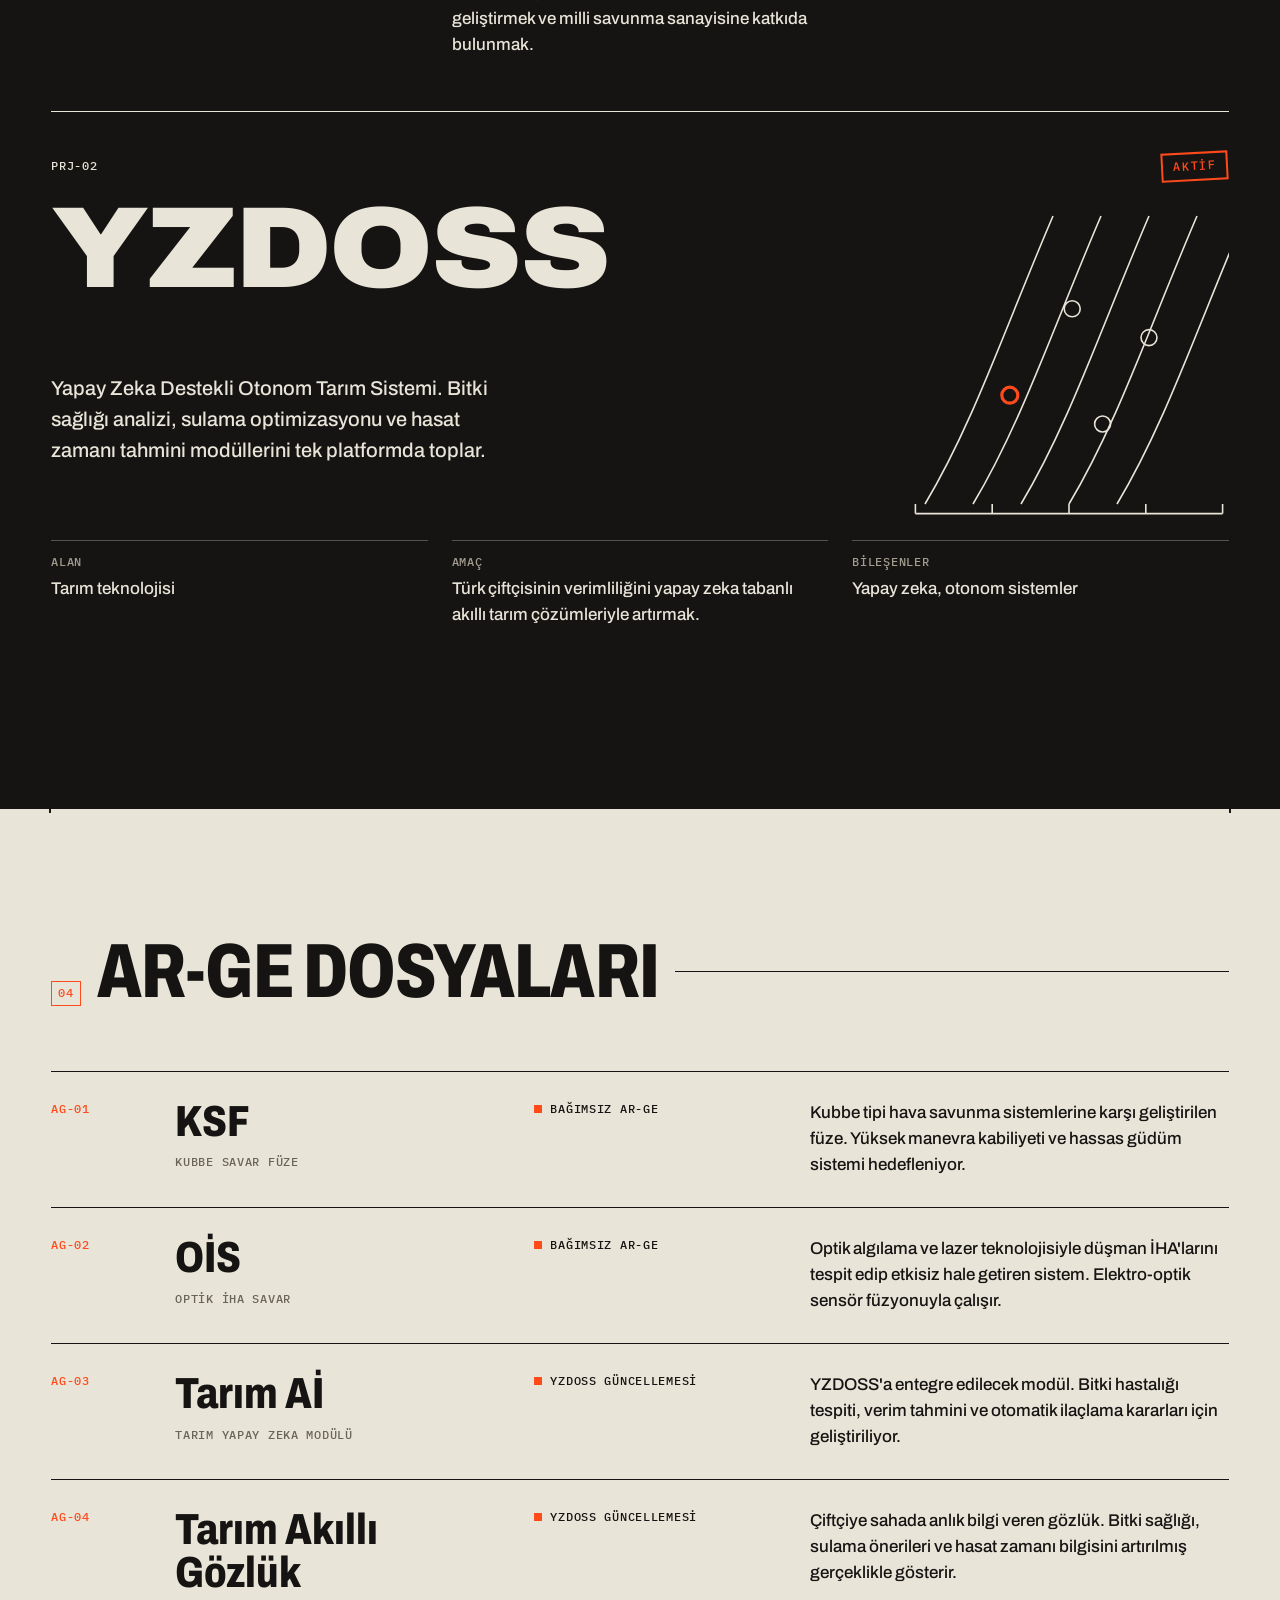
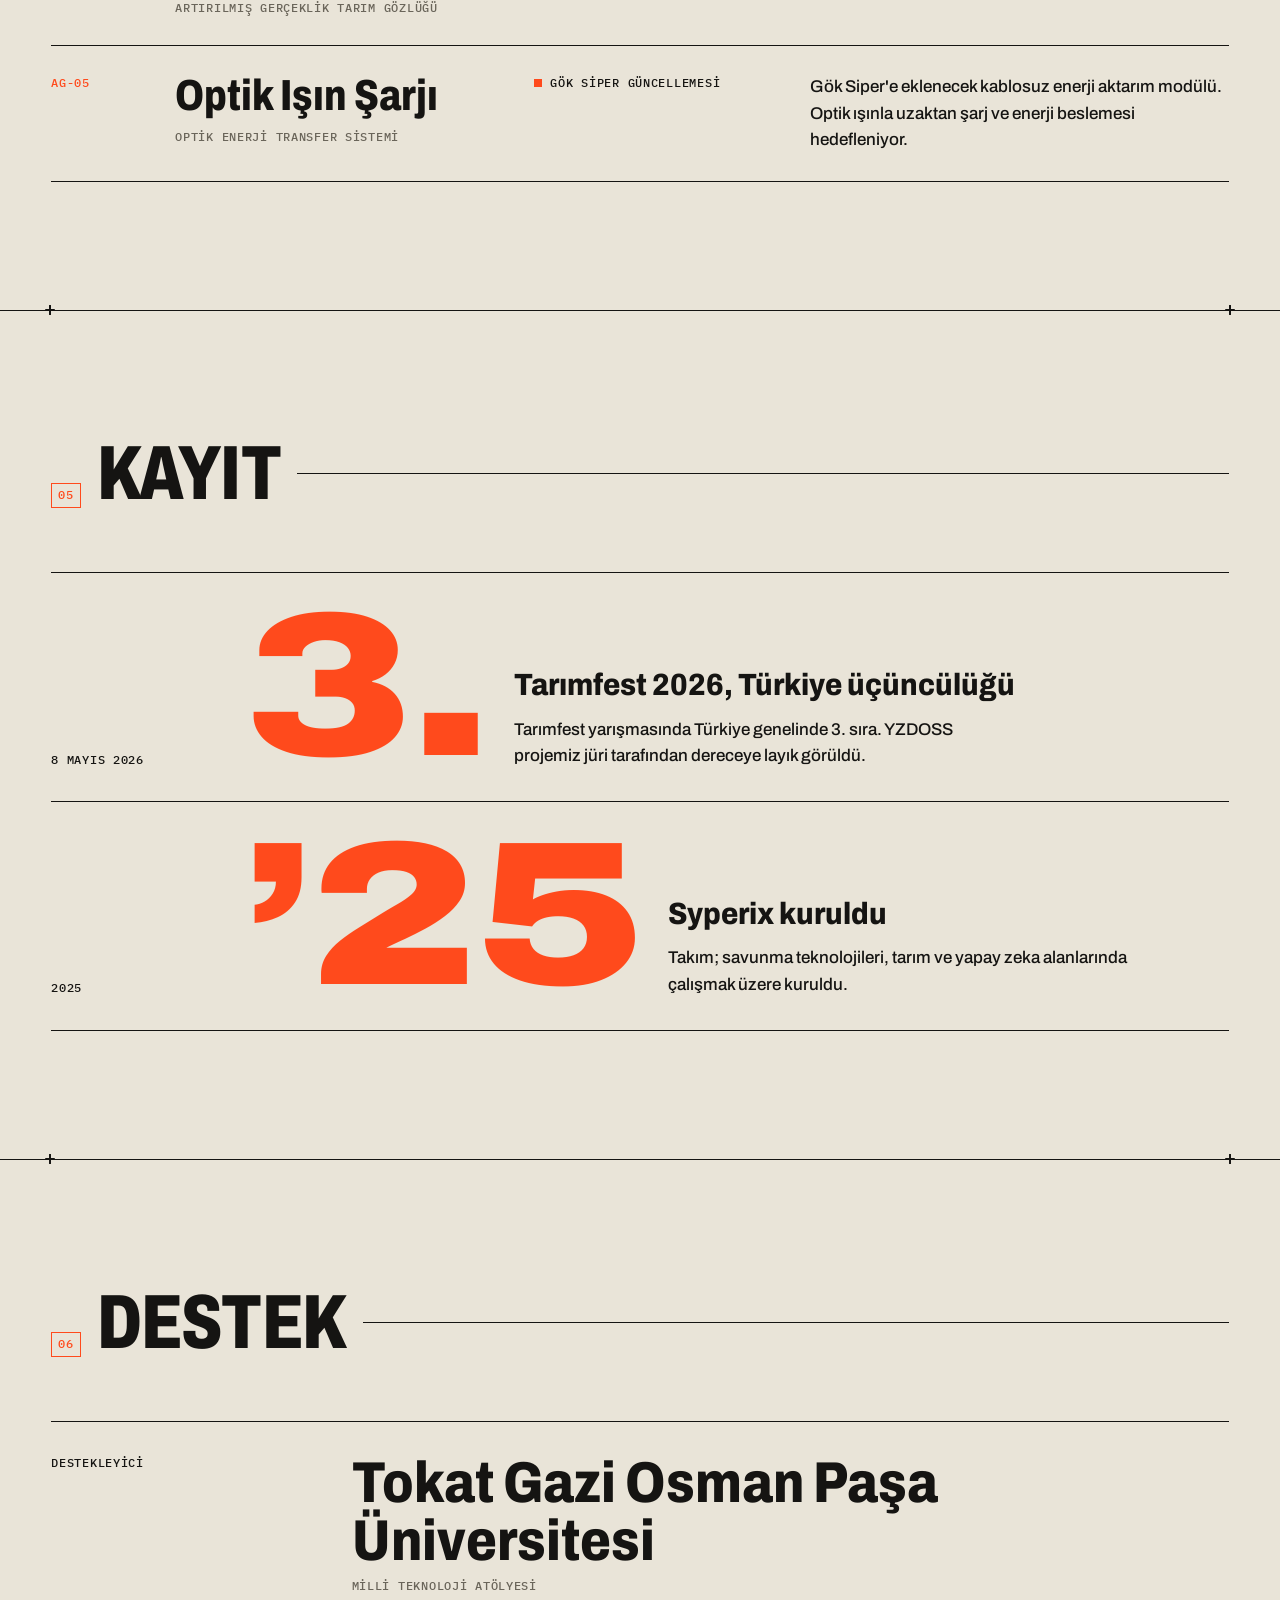
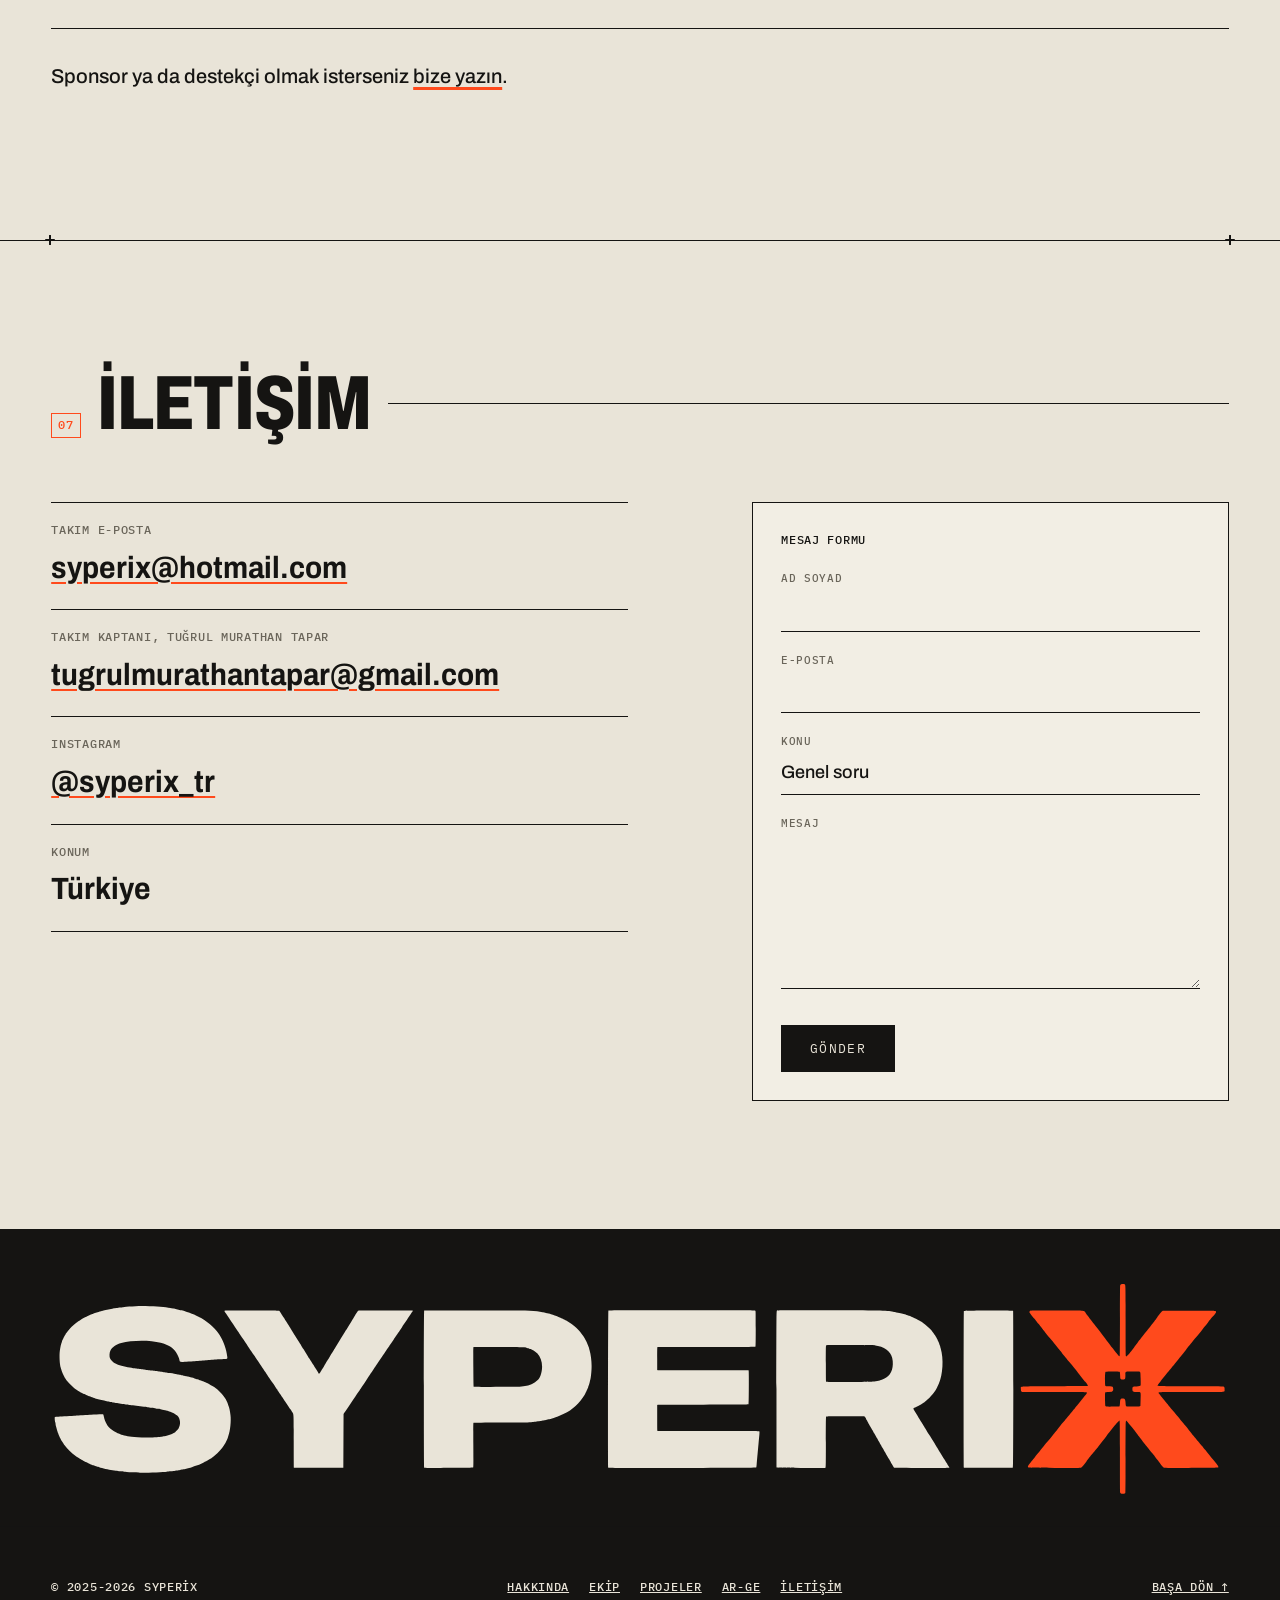
==== commit d037c96e: "Site yeniden tasarlandı: yeni tema, logo ve açılış animasyonu" ====
--- a/index.html
+++ b/index.html
@@ -3,527 +3,258 @@
 <head>
   <meta charset="UTF-8">
   <meta name="viewport" content="width=device-width, initial-scale=1.0">
-  <meta name="description" content="Syperix — Savunma, tarım teknolojileri ve yapay zeka alanında Ar-Ge projeleri geliştiren yenilikçi teknoloji takımı.">
-  <meta name="keywords" content="Syperix, savunma teknolojileri, yapay zeka, tarım teknolojisi, Gök Siper, YZDOSS, İHA, drone">
-  <title>SYPERIX — Teknoloji · Savunma · İnovasyon</title>
+  <meta name="description" content="Syperix - savunma, tarım teknolojileri ve yapay zeka alanında Ar-Ge yapan bağımsız takım. Gök Siper ve YZDOSS projeleri.">
+  <meta name="theme-color" content="#e9e4d8">
+  <title>Syperix - Ar-Ge Takımı</title>
+  <link rel="preconnect" href="https://fonts.googleapis.com">
+  <link rel="preconnect" href="https://fonts.gstatic.com" crossorigin>
+  <link href="https://fonts.googleapis.com/css2?family=Archivo:wdth,wght@62..125,500..900&family=IBM+Plex+Mono:wght@400;500&display=swap" rel="stylesheet">
+  <link rel="icon" type="image/svg+xml" href="assets/favicon.svg">
   <link rel="stylesheet" href="style.css">
+  <link rel="stylesheet" href="intro.css">
+  <script>(function(){var d=document.documentElement;d.classList.add('js');try{if(!sessionStorage.getItem('syperix-intro')&&!matchMedia('(prefers-reduced-motion: reduce)').matches&&(!location.hash||location.hash==='#top')){d.classList.add('intro');setTimeout(function(){d.classList.remove('intro','intro-run')},4500)}}catch(e){}})()</script>
 </head>
 <body>
-
-  <!-- ====== CUSTOM CURSOR ====== -->
-  <div class="cursor-dot" id="cursorDot"></div>
-  <div class="cursor-ring" id="cursorRing"></div>
-
-  <!-- ====== LOADING SCREEN ====== -->
-  <div class="loader" id="loader">
-    <div class="loader-inner">
-      <img src="assets/logo.png" alt="Syperix" class="loader-logo">
-      <div class="loader-bar"><div class="loader-fill"></div></div>
-      <span class="loader-text">SİSTEM BAŞLATILIYOR</span>
-    </div>
-  </div>
-
-  <!-- ====== NAV ====== -->
-  <nav class="nav" id="mainNav">
-    <div class="nav-inner">
-      <a href="#hero" class="nav-brand">
-        <img src="assets/logo.png" alt="Syperix" class="nav-brand-img">
-        <span>SYPERIX</span>
-      </a>
-      <div class="nav-menu" id="navMenu">
-        <a href="#hero" class="nav-link active" data-section="hero">Ana Sayfa</a>
-        <a href="#about" class="nav-link" data-section="about">Hakkımızda</a>
-        <a href="#team" class="nav-link" data-section="team">Üyelerimiz</a>
-        <a href="#active-projects" class="nav-link" data-section="active-projects">Aktif Projeler</a>
-        <a href="#rnd" class="nav-link" data-section="rnd">Ar-Ge</a>
-        <a href="#achievements" class="nav-link" data-section="achievements">Başarılar</a>
-        <a href="#supporters" class="nav-link" data-section="supporters">Destekçiler</a>
-        <a href="#contact" class="nav-link" data-section="contact">İletişim</a>
-      </div>
-      <a href="https://instagram.com/syperix_tr" target="_blank" class="nav-social-btn">
-        <svg width="18" height="18" viewBox="0 0 24 24" fill="none" stroke="currentColor" stroke-width="2"><rect x="2" y="2" width="20" height="20" rx="5"/><circle cx="12" cy="12" r="5"/><circle cx="17.5" cy="6.5" r="1.5"/></svg>
-        @syperix_tr
-      </a>
-      <button class="nav-hamburger" id="hamburger" aria-label="Menü">
-        <span></span><span></span><span></span>
-      </button>
-    </div>
-  </nav>
-
-  <!-- ====== HERO ====== -->
-  <section class="hero" id="hero">
-    <canvas id="gridCanvas"></canvas>
-    <div class="hero-glitch-lines"></div>
-    <div class="hero-content">
-      <div class="hero-logo-wrap">
-        <img src="assets/logo.png" alt="Syperix Logo" class="hero-logo">
-      </div>
-      <div class="hero-tagline">TEKNOLOJİ &bull; SAVUNMA &bull; İNOVASYON</div>
-      <h1 class="hero-title">
-        <span class="hero-line-1">Geleceği</span>
-        <span class="hero-line-2">Bugünden</span>
-        <span class="hero-line-3">Tasarlıyoruz</span>
-      </h1>
-      <p class="hero-desc">
-        Savunma sistemleri, tarım teknolojileri ve yapay zeka alanında 
-        yenilikçi Ar-Ge projeleri geliştiren bağımsız teknoloji takımı.
-      </p>
-      <div class="hero-actions">
-        <a href="#active-projects" class="btn-main">Projelerimiz</a>
-        <a href="#contact" class="btn-ghost">İletişim</a>
-      </div>
-      <div class="hero-metrics">
-        <div class="metric">
-          <span class="metric-num" data-target="5">0</span>
-          <span class="metric-label">Takım Üyesi</span>
+  <a class="skip" href="#main">İçeriğe geç</a>
+
+  <header class="bar">
+    <a class="bar-brand" href="#top" aria-label="Syperix, başa dön"><img src="assets/syperix-logo.svg" alt="" width="119" height="22"></a>
+    <nav class="bar-nav" id="barNav" aria-label="Bölümler">
+      <a href="#about"><b>01</b> Hakkında</a>
+      <a href="#team"><b>02</b> Ekip</a>
+      <a href="#projects"><b>03</b> Projeler</a>
+      <a href="#rnd"><b>04</b> Ar-Ge</a>
+      <a href="#achievements"><b>05</b> Kayıt</a>
+      <a href="#supporters"><b>06</b> Destek</a>
+      <a href="#contact"><b>07</b> İletişim</a>
+    </nav>
+    <a class="bar-ig" href="https://instagram.com/syperix_tr" target="_blank" rel="noopener">@syperix_tr</a>
+    <button class="bar-toggle" id="navToggle" type="button" aria-expanded="false" aria-controls="barNav">Menü</button>
+  </header>
+
+  <main id="main">
+
+    <!-- HERO -->
+    <section class="hero" id="top">
+      <div class="hero-field" id="heroField" aria-hidden="true">
+        <i class="xh-v"></i><i class="xh-h"></i>
+        <output class="xh-out" id="xhOut">X 000 · Y 000</output>
+      </div>
+      <p class="hero-meta"><span>Bağımsız Ar-Ge takımı</span><span>Kuruluş 2025</span><span>Türkiye</span></p>
+      <h1 class="wordmark" aria-label="Syperix"><svg class="logo" viewBox="0 0 1285 237" preserveAspectRatio="xMinYMid meet" aria-hidden="true" focusable="false"><path class="ch" style="--i:0" fill-rule="evenodd" d="M97 209.6C96.11 209.54 92.17 209.33 88.25 209.13C84.33 208.92 80.51 208.64 79.75 208.51C78.99 208.37 77.1 208.15 75.54 208.01C73.99 207.88 71.85 207.6 70.79 207.4C69.74 207.19 68.09 206.91 67.12 206.76C62.77 206.11 55.91 204.57 52.62 203.49C51.8 203.22 50.9 203 50.62 202.99C50.35 202.99 49.67 202.77 49.12 202.5C48.58 202.23 47.9 202.01 47.62 202.01C47.34 202 46.7 201.78 46.18 201.5C45.67 201.22 45.12 201 44.97 201C44.81 201 44.16 200.76 43.53 200.47C42.89 200.18 41.92 199.74 41.38 199.49C40.02 198.88 35.22 196.53 34.75 196.25C34.54 196.13 33.53 195.56 32.5 194.98C30.92 194.1 27.78 192.12 26.88 191.44C21.82 187.6 18.07 183.9 14.6 179.32C14.14 178.72 13.25 177.39 11.51 174.75C10.89 173.81 8 167.83 8 167.49C8 167.33 7.83 166.85 7.63 166.41C7.27 165.66 6.89 164.46 6.23 162C6.07 161.38 5.72 160.15 5.47 159.27C5.21 158.39 5 157.32 5 156.89C5 156.46 4.83 155.49 4.62 154.74C4.11 152.88 3.85 149.13 4.21 148.9C4.66 148.62 9.64 148.28 17.18 148.01C21.05 147.87 25.27 147.64 26.55 147.51C27.83 147.37 31.57 147.15 34.88 147.01C38.17 146.87 42.17 146.63 43.75 146.49C48.03 146.1 56.32 145.8 56.77 146.03C57.01 146.15 57.33 147.01 57.61 148.3C58.99 154.67 62.03 159.79 66.02 162.5C66.32 162.71 66.86 163.1 67.22 163.39C68.62 164.48 73.23 167 73.85 167C74 167 74.41 167.15 74.75 167.32C76.64 168.3 81.88 169.56 87.88 170.5C94.41 171.53 114.15 171.47 120 170.41C121.17 170.2 122.74 169.91 123.5 169.78C128.11 168.93 133.36 167.03 135.41 165.46C136.35 164.74 138.75 162.2 139.1 161.56C141.67 156.86 141.23 151.45 137.96 147.71C136.5 146.05 131.67 143.44 129.01 142.87C128.53 142.77 127.97 142.59 127.76 142.47C127.55 142.35 126.64 142.09 125.75 141.89C123.89 141.48 122.47 141.16 119.62 140.48C118.51 140.21 117.3 140 116.92 140C116.54 140 115.4 139.83 114.38 139.62C113.37 139.41 111.26 139.08 109.7 138.88C108.15 138.69 106.09 138.42 105.12 138.28C104.16 138.13 102.47 137.91 101.38 137.78C98.88 137.47 95.74 137.09 93.12 136.77C92.03 136.63 90.34 136.41 89.38 136.28C88.41 136.14 86.61 135.91 85.38 135.77C84.14 135.63 82.39 135.4 81.5 135.27C80.61 135.13 78.24 134.79 76.25 134.5C74.26 134.2 72.01 133.86 71.25 133.73C70.49 133.6 68.81 133.32 67.5 133.11C66.19 132.91 64.96 132.67 64.75 132.6C64.54 132.52 63.31 132.24 62 131.99C58.48 131.3 57.05 130.99 55.25 130.5C54.36 130.26 53.12 129.94 52.5 129.78C49.12 128.92 48.33 128.7 47.88 128.48C47.6 128.35 46.81 128.09 46.12 127.9C44.69 127.49 42.85 126.85 42.12 126.49C41.85 126.35 41.29 126.14 40.88 126.01C39.63 125.63 37.23 124.58 36.93 124.28C36.78 124.13 36.52 124 36.35 124C35.91 124 30.83 121.28 28.97 120.06C27.2 118.88 26.75 118.55 25.12 117.28C23.3 115.85 19.45 112.08 18.07 110.37C17.63 109.82 16.99 109.02 16.64 108.59C16.29 108.16 16 107.72 16 107.61C16 107.5 15.82 107.22 15.6 106.97C15.17 106.5 14.78 105.81 13.66 103.56C12.31 100.84 11.69 99.28 11.2 97.38C11.06 96.83 10.79 95.92 10.6 95.38C9.45 91.98 8.91 81.93 9.61 77C10.25 72.52 11.03 68.98 11.62 67.85C11.83 67.45 12 66.92 12 66.67C12 66.43 12.22 65.81 12.48 65.3C12.75 64.79 13.32 63.64 13.74 62.75C14.17 61.86 14.74 60.79 15.01 60.38C15.27 59.96 15.67 59.3 15.89 58.9C16.12 58.5 16.4 58.05 16.52 57.9C21.58 51.67 23.81 49.38 27.62 46.51C28.18 46.09 28.74 45.67 28.88 45.56C29.01 45.45 29.69 45 30.38 44.56C31.06 44.11 31.83 43.61 32.07 43.44C32.7 43 35.07 41.67 37.12 40.61C38.09 40.12 39.16 39.57 39.5 39.39C40.09 39.08 40.73 38.79 43.57 37.53C44.23 37.24 44.9 37 45.07 37C45.24 37 45.66 36.85 46 36.68C46.34 36.5 47.64 36.04 48.88 35.64C50.11 35.25 51.77 34.72 52.56 34.47C53.35 34.21 54.19 34 54.42 34C54.65 34 55.52 33.79 56.36 33.53C58.46 32.88 63.35 31.8 66.88 31.22C67.7 31.09 69.56 30.76 71 30.5C72.44 30.24 74.53 29.96 75.62 29.88C76.72 29.79 78.08 29.62 78.64 29.5C80.75 29.02 98.24 28.19 103 28.33C115.25 28.7 124.55 29.45 130.12 30.52C131.5 30.78 132.89 31 133.22 31C133.87 31 137.29 31.75 140.18 32.52C141.18 32.78 142.18 33 142.41 33C142.84 33 143.83 33.29 148.25 34.71C151.35 35.71 152.7 36.19 153.66 36.64C154.1 36.84 154.53 37 154.64 37C154.94 37 163.26 41.02 164.62 41.82C172.54 46.48 180.79 54.24 184.09 60.12C184.33 60.54 184.73 61.21 185 61.62C186.22 63.52 188.48 68.46 189.36 71.16C191.03 76.25 191.5 78.2 192.22 83.1C192.6 85.62 192.54 85.67 189.32 85.86C187.84 85.94 185.22 86.12 183.5 86.26C181.78 86.39 178.74 86.62 176.75 86.76C174.76 86.89 171.78 87.12 170.12 87.26C168.47 87.4 165.61 87.62 163.75 87.75C161.89 87.88 158.69 88.1 156.62 88.24C154.56 88.39 151.58 88.61 150 88.73C140.57 89.48 140.44 89.46 140.14 87.32C139.79 84.87 138.41 81.54 136.69 78.97C133.09 73.61 128 70.42 119.62 68.27C107.81 65.24 87.79 65.38 76.62 68.56C73.59 69.42 71.79 70.23 69.29 71.84C67.56 72.95 65.6 75.07 64.73 76.79C63.61 78.97 63.49 83.33 64.48 85.38C65.16 86.76 67.88 89.57 69.09 90.13C69.52 90.33 70.04 90.6 70.25 90.73C71.4 91.46 74.43 92.59 76.75 93.14C82.91 94.6 89.38 95.83 92.58 96.13C93.51 96.22 94.64 96.4 95.08 96.52C95.52 96.65 97.17 96.87 98.75 97.01C100.33 97.16 102.02 97.38 102.5 97.51C102.98 97.64 104.67 97.87 106.25 98.02C107.83 98.16 109.6 98.39 110.17 98.51C110.75 98.64 112.44 98.85 113.93 98.98C115.42 99.11 117.59 99.39 118.75 99.6C119.92 99.8 121.78 100.09 122.88 100.23C123.97 100.38 125.63 100.61 126.56 100.75C127.49 100.89 128.95 101.1 129.81 101.23C133.8 101.82 135.28 102.07 137.3 102.52C138.49 102.78 139.72 103 140.04 103C140.56 103 141.32 103.17 146.38 104.38C147.34 104.61 148.69 104.9 149.37 105.02C150.06 105.14 150.92 105.36 151.28 105.51C151.64 105.66 152.6 105.94 153.4 106.12C154.21 106.31 155.66 106.7 156.62 107C157.59 107.3 158.94 107.7 159.62 107.9C160.31 108.09 161.23 108.42 161.66 108.63C162.1 108.83 162.6 109 162.79 109.01C162.97 109.01 163.57 109.23 164.12 109.5C164.68 109.77 165.3 109.99 165.51 109.99C165.72 110 166.11 110.15 166.38 110.34C166.65 110.53 167.16 110.77 167.5 110.87C169.21 111.4 175.08 114.5 178.39 116.63C180.14 117.76 182.18 119.54 184.82 122.25C187.24 124.73 188.25 126.03 190.47 129.5C191.17 130.59 193 134.54 193 134.96C193 135.11 193.21 135.72 193.47 136.31C194.5 138.64 195.07 141.26 195.79 147C196.57 153.27 195.43 164.33 193.48 169.38C193.22 170.07 193 170.79 193 170.98C193 171.17 192.76 171.84 192.47 172.47C192.18 173.11 191.72 174.13 191.44 174.75C188.6 181 183.22 187.46 177 192.1C174.5 193.96 174.39 194.04 172.85 194.94C172.31 195.26 171.54 195.73 171.12 196C170.71 196.26 169.53 196.91 168.5 197.44C167.47 197.97 166.4 198.53 166.12 198.68C165.67 198.92 163.35 199.99 162.12 200.52C161.85 200.64 161.18 200.9 160.62 201.09C160.07 201.29 159.23 201.59 158.75 201.76C156.84 202.46 155.29 202.97 153.62 203.45C148.97 204.81 147.58 205.16 144.25 205.78C143.49 205.92 141.9 206.25 140.7 206.52C139.51 206.78 138.16 207 137.7 207C137.25 207.01 136.19 207.17 135.36 207.37C134.52 207.56 132.4 207.85 130.64 208C128.88 208.15 126.86 208.38 126.16 208.52C123.33 209.06 101.53 209.86 97 209.6Z"/><path class="ch" style="--i:1" fill-rule="evenodd" d="M264.92 204.08C264.83 203.99 264.75 191.01 264.75 175.24C264.75 143.06 264.95 146.18 262.7 142.89C261.97 141.82 261.21 140.69 261 140.37C260.05 138.92 254.61 130.85 254.44 130.62C254.33 130.49 253.94 129.93 253.58 129.38C253.21 128.82 252.57 127.88 252.14 127.29C251.72 126.69 251.21 125.95 251 125.64C250.79 125.33 250.29 124.58 249.88 123.98C249.47 123.37 249.02 122.69 248.88 122.46C248.74 122.23 248.26 121.52 247.81 120.88C247.37 120.25 247 119.64 247 119.53C247 119.42 246.78 119.12 246.5 118.88C246.22 118.63 246 118.34 246 118.23C246 118.13 245.21 116.88 244.25 115.46C243.28 114.04 242.08 112.26 241.57 111.5C241.06 110.74 240.58 110.07 240.5 110C240.43 109.93 239.58 108.69 238.63 107.25C237.68 105.81 236.67 104.33 236.39 103.97C236.1 103.61 235.74 103.11 235.57 102.85C235.4 102.59 234.98 101.95 234.63 101.44C234.28 100.92 233.72 100.08 233.38 99.56C233.04 99.05 232.67 98.51 232.56 98.38C232.45 98.24 232.01 97.56 231.57 96.88C231.13 96.19 230.42 95.12 230 94.5C228.99 93.03 227.78 91.2 227 90C226.66 89.47 225.73 88.1 224.94 86.95C223.28 84.55 222.23 83 221.88 82.45C221.22 81.43 219.63 79.11 219.5 79C219.42 78.93 218.97 78.26 218.5 77.5C218.03 76.74 217.58 76.07 217.5 76C217.42 75.93 216.1 73.96 214.56 71.62C213.02 69.29 211.67 67.26 211.57 67.12C211.46 66.99 211.04 66.37 210.63 65.75C210.22 65.13 209.66 64.33 209.38 63.97C209.1 63.61 208.74 63.11 208.56 62.85C208.39 62.59 207.89 61.83 207.44 61.17C206.99 60.51 206.34 59.53 206 59C205.66 58.47 202.7 54.06 199.44 49.21C196.17 44.35 192.97 39.58 192.31 38.6C191.66 37.63 191.01 36.66 190.88 36.46C189.24 34.03 189.03 33.64 189.24 33.39C189.41 33.19 197.62 33.13 219.1 33.17C247.3 33.22 248.75 33.25 249.17 33.68C249.42 33.93 250.01 34.75 250.48 35.5C252.54 38.78 253.13 39.71 254.04 41.07C254.57 41.87 255 42.57 255 42.64C255 42.71 255.21 43.08 255.47 43.45C255.88 44.04 257.72 46.9 259.37 49.5C260.42 51.15 261.49 52.88 262 53.75C262.28 54.23 262.73 54.96 263 55.38C263.27 55.79 263.72 56.52 264 57C264.28 57.48 264.73 58.21 265 58.62C265.27 59.04 265.67 59.7 265.89 60.1C266.12 60.5 266.41 60.95 266.53 61.1C266.75 61.36 267.26 62.16 269.13 65.12C269.56 65.81 270.13 66.71 270.39 67.12C271.18 68.37 271.35 68.64 271.94 69.65C272.26 70.19 272.73 70.96 273 71.38C273.27 71.79 273.72 72.52 274 73C274.28 73.48 274.96 74.55 275.5 75.38C276.04 76.2 276.72 77.27 277 77.75C277.28 78.23 277.73 78.96 278 79.38C278.27 79.79 278.72 80.52 279 81C279.28 81.48 279.73 82.21 280 82.62C280.27 83.04 280.67 83.71 280.9 84.12C281.13 84.54 281.4 84.93 281.5 85C281.6 85.07 281.89 85.51 282.15 85.97C282.83 87.18 285.11 90.73 286.53 92.8C286.79 93.17 287 93.54 287 93.61C287 93.68 287.43 94.38 287.96 95.18C290.43 98.88 291.7 100.92 291.86 101.44C292.2 102.55 292.84 102.06 294.25 99.6C295.01 98.28 295.82 96.91 296.06 96.54C296.29 96.17 296.72 95.48 297 95C297.28 94.52 297.73 93.79 297.99 93.38C298.26 92.96 298.94 91.84 299.5 90.88C300.07 89.91 301.03 88.34 301.63 87.38C302.9 85.34 303.05 85.1 304.36 82.83C304.9 81.89 305.69 80.61 306.11 79.99C307.09 78.54 307.27 78.24 308.5 76.12C309.07 75.16 309.74 74.04 310.01 73.62C310.27 73.21 310.72 72.48 311 72C311.28 71.52 311.73 70.79 312 70.38C312.27 69.96 312.72 69.23 313 68.75C313.28 68.27 313.73 67.54 314 67.12C314.27 66.71 314.72 65.98 315 65.5C315.28 65.02 315.71 64.32 315.94 63.96C316.18 63.59 316.88 62.48 317.5 61.5C318.12 60.52 318.82 59.41 319.06 59.04C319.59 58.21 320.51 56.65 320.98 55.78C321.17 55.42 321.41 55.07 321.5 55C321.6 54.93 321.87 54.54 322.1 54.12C322.33 53.71 322.73 53.04 323 52.62C323.27 52.21 323.72 51.48 324 51C324.28 50.52 324.64 49.91 324.82 49.64C326.32 47.28 327.1 46.01 328.45 43.71C329.05 42.7 330.03 41.09 330.64 40.12C331.25 39.16 331.82 38.21 331.92 38C332.01 37.79 332.28 37.34 332.51 37C332.74 36.66 333.34 35.73 333.85 34.95C334.35 34.16 334.86 33.46 334.98 33.39C335.29 33.2 394.48 33.14 394.67 33.33C394.75 33.42 394.67 33.67 394.48 33.9C394.3 34.12 394.03 34.51 393.88 34.76C393.59 35.27 385.74 46.99 385.44 47.38C385.21 47.66 383.92 49.58 383 51C382.08 52.42 378.79 57.33 378.56 57.62C378.38 57.85 374.91 62.99 374 64.38C372.21 67.1 369.58 70.94 369.32 71.21C369.14 71.39 369 71.63 369 71.75C369 71.86 368.58 72.5 368.06 73.18C367.55 73.85 367.01 74.58 366.88 74.8C366.45 75.49 353.35 95 351.88 97.12C351.12 98.22 347.38 103.79 343.57 109.5C339.76 115.21 336.59 119.93 336.51 120C336.38 120.12 334.69 122.58 334.12 123.47C333.82 123.95 332.8 125.46 331.82 126.89C331.44 127.45 331.01 128.09 330.88 128.3C330.22 129.34 322.16 141.28 321.37 142.38C320.89 143.06 320.18 144.07 319.8 144.62L319.12 145.62L319 174.88L318.88 204.12L291.98 204.19C277.19 204.22 265.01 204.18 264.92 204.08Z"/><path class="ch" style="--i:2" fill-rule="evenodd" d="M407.09 204.12C406.6 203.77 406.57 33.51 407.06 33.21C407.49 32.95 509.44 32.97 517 33.24C523.62 33.48 529.92 34.01 533.27 34.6C537.86 35.41 538.42 35.51 539.75 35.78C540.51 35.94 541.86 36.26 542.75 36.5C543.64 36.74 544.83 37.05 545.38 37.2C547.99 37.89 551.25 38.98 552.62 39.61C553.04 39.8 554.11 40.26 555 40.64C556.7 41.35 560.86 43.34 561.5 43.75C561.71 43.88 562.53 44.35 563.33 44.8C570.11 48.61 576.56 54.62 580.59 60.88C582.36 63.61 582.34 63.59 583.59 66.12C585.03 69.06 587 73.83 587 74.38C586.99 74.51 587.22 75.36 587.49 76.25C589.02 81.31 589.87 88.73 589.68 95.38C589.53 100.3 588.94 106.14 588.4 107.96C588.21 108.6 587.94 109.69 587.8 110.38C587.42 112.17 586.8 114.25 586.37 115.16C586.17 115.6 586 116.1 586 116.29C586 116.48 585.77 117.05 585.5 117.57C585.23 118.08 585 118.62 585 118.78C585 119.04 582.81 123.59 582.18 124.62C576.54 133.93 568.74 141.08 559.5 145.41C554.07 147.95 551.07 149.16 548.38 149.9C547.69 150.09 546.9 150.36 546.62 150.49C546.35 150.63 545.39 150.91 544.5 151.11C543.61 151.31 541.92 151.7 540.75 151.99C539.58 152.27 537.95 152.62 537.12 152.77C536.3 152.91 534.67 153.2 533.5 153.41C532.33 153.61 530.08 153.89 528.5 154.02C526.92 154.15 524.84 154.39 523.88 154.55C522.66 154.74 512.83 154.86 491.63 154.93C472.39 154.99 461.03 155.12 460.85 155.27C460.62 155.46 460.59 161.34 460.69 179.57C460.81 200.65 460.78 203.67 460.45 203.94C459.97 204.33 407.62 204.52 407.09 204.12ZM508.75 116.01C515.59 115.75 519.38 115.1 523.5 113.5C525.52 112.71 525.79 112.57 527.98 111.15C528.97 110.51 531.71 107.92 532.38 106.98C533.76 105.07 534.63 102.65 535.27 99C536.6 91.46 534.7 83.93 530.39 79.61C528.76 77.99 523.88 75 522.85 75C522.64 75 522.14 74.83 521.74 74.62C521.34 74.41 520.24 74.08 519.32 73.89C518.39 73.7 517.17 73.4 516.62 73.23C515.16 72.77 461.63 72.49 460.99 72.93C460.57 73.23 460.56 74.39 460.68 94.56C460.77 110.16 460.88 115.92 461.09 116.06C461.49 116.31 501.87 116.27 508.75 116.01Z"/><path class="ch" style="--i:3" fill-rule="evenodd" d="M607.97 204.08C607.54 203.58 607.61 33.49 608.03 33.23C608.22 33.1 643.35 33.01 688.06 33.01C767.3 33 767.76 33.01 768.25 33.5C768.74 33.99 768.75 34.36 768.75 52.89C768.75 65.44 768.66 71.95 768.49 72.27C768.24 72.74 767.38 72.75 715.14 72.75C685.93 72.75 661.86 72.82 661.65 72.9C661.29 73.04 661.25 74.37 661.25 85.41L661.25 97.76L661.9 98.01C662.32 98.17 680.01 98.25 711.66 98.25C738.68 98.24 760.89 98.31 761.02 98.38C761.39 98.62 761.33 134.82 760.95 135.2C760.72 135.43 749.41 135.5 711.59 135.5C680.32 135.5 662.3 135.59 661.89 135.74L661.25 135.99L661.25 149.97C661.25 162.48 661.29 163.96 661.65 164.1C661.86 164.18 686.89 164.25 717.26 164.25C771.01 164.25 772.49 164.26 772.73 164.72C772.9 165.03 772.91 166.04 772.76 167.66C772.52 170.22 772.21 173.57 771.74 178.5C771.47 181.44 771.16 184.71 770.76 189.12C770.63 190.5 770.41 192.86 770.27 194.38C770.12 195.89 769.9 198.57 769.78 200.34C769.63 202.5 769.44 203.67 769.2 203.9C768.73 204.38 608.36 204.56 607.97 204.08Z"/><path class="ch" style="--i:4" fill-rule="evenodd" d="M817.93 204.25C798.51 204.16 791.69 204.05 791.55 203.84C791.46 203.68 791.38 165.33 791.38 118.63C791.38 34.21 791.38 33.71 791.87 33.35C792.3 33.03 799.05 32.99 842.62 33.02C902.79 33.07 911.69 33.25 918.69 34.6C919.75 34.8 921.3 35.09 922.12 35.24C924.58 35.67 926.28 36.04 928 36.5C931.3 37.38 931.9 37.54 933.25 37.92C934.01 38.14 934.85 38.46 935.12 38.65C935.39 38.84 935.8 39 936.03 39C936.25 39 937.1 39.29 937.91 39.65C938.71 40.01 939.88 40.53 940.5 40.81C942.39 41.65 946.07 43.5 947.12 44.13C947.67 44.46 948.3 44.82 948.51 44.93C952.1 46.82 958.88 52.74 961.92 56.67C964.14 59.53 967 64.1 967 64.79C967 64.92 967.21 65.44 967.48 65.95C968.33 67.6 969 69.17 969.01 69.53C969.01 69.72 969.23 70.33 969.5 70.88C969.77 71.42 969.99 72.04 969.99 72.23C970 72.43 970.22 73.33 970.48 74.23C973.92 85.94 972.99 102.84 968.33 113C968.11 113.48 967.71 114.38 967.43 115C967.15 115.62 966.83 116.29 966.71 116.5C966.59 116.71 966.27 117.33 965.99 117.88C963.67 122.47 957.2 129.76 953 132.5C952.69 132.71 952.14 133.1 951.78 133.38C950.7 134.2 949.53 135 949.4 135C949.33 135 948.9 135.25 948.44 135.56C947.32 136.33 942.31 138.77 941.19 139.1C940.46 139.32 940.69 140.18 942.06 142.4C942.78 143.56 943.85 145.27 944.42 146.19C945.65 148.18 947.48 151.27 947.98 152.21C948.17 152.57 948.4 152.93 948.49 153C948.58 153.07 949.02 153.74 949.46 154.5C950.4 156.11 952.88 160.21 953.24 160.75C953.38 160.96 953.75 161.56 954.06 162.1C954.63 163.08 954.75 163.27 955.61 164.62C956.41 165.9 957.15 167.07 958.13 168.62C958.65 169.45 959.51 170.78 960.04 171.57C960.57 172.37 961 173.09 961 173.18C961 173.26 961.19 173.54 961.42 173.79C961.64 174.05 961.95 174.46 962.1 174.72C962.25 174.97 962.63 175.62 962.94 176.15C963.26 176.69 963.71 177.42 963.94 177.79C964.18 178.15 964.82 179.22 965.35 180.16C965.89 181.1 966.42 181.93 966.53 182.01C966.63 182.08 966.84 182.41 967 182.76C967.15 183.1 967.55 183.82 967.88 184.38C968.21 184.93 968.71 185.77 969 186.25C969.28 186.73 969.96 187.8 970.5 188.62C971.04 189.45 971.72 190.52 972 191C972.28 191.48 972.73 192.21 973 192.62C973.27 193.04 973.67 193.71 973.9 194.12C974.13 194.54 974.4 194.93 974.49 195C974.58 195.07 975.02 195.74 975.47 196.5C975.91 197.26 976.61 198.38 977.01 199C977.41 199.62 977.82 200.29 977.92 200.5C978.16 201.02 979.02 202.26 979.61 202.95C980.8 204.33 982.23 204.26 949.97 204.26C933.67 204.26 920.13 204.19 919.9 204.1C919.67 204.01 919.26 203.53 918.98 203.03C918.5 202.16 918.07 201.42 917 199.69C916.72 199.24 916.32 198.48 916.1 198C915.87 197.52 915.61 197.07 915.5 197C915.39 196.93 915.13 196.48 914.9 196C914.68 195.52 914.28 194.79 914.01 194.38C913.74 193.96 913.04 192.8 912.45 191.78C911.86 190.77 911.13 189.53 910.83 189.03C910.52 188.53 910.15 187.9 910 187.62C909.85 187.35 909.45 186.68 909.12 186.12C908.78 185.57 908.28 184.68 908 184.12C907.72 183.57 907.27 182.79 907 182.38C906.72 181.96 906.32 181.29 906.11 180.88C905.89 180.46 905.44 179.68 905.11 179.12C904.78 178.57 904.33 177.79 904.11 177.38C903.89 176.96 903.44 176.18 903.11 175.62C902.78 175.07 902.33 174.29 902.11 173.88C901.89 173.46 901.44 172.68 901.11 172.12C900.78 171.57 900.28 170.68 899.99 170.12C899.27 168.73 898.57 167.51 897.99 166.62C897.72 166.21 897.32 165.54 897.11 165.12C896.89 164.71 896.44 163.93 896.11 163.38C895.78 162.82 895.33 162.04 895.11 161.62C894.89 161.21 894.47 160.46 894.17 159.96C893.87 159.45 893.03 157.99 892.3 156.71C891.58 155.42 890.87 154.21 890.74 154C890.6 153.79 890.33 153.27 890.12 152.83C889.92 152.39 889.66 151.97 889.53 151.89C889.41 151.82 889.24 151.48 889.15 151.14C888.87 150.04 887.51 148.25 886.92 148.23C886.62 148.21 877.26 148.22 866.12 148.24C847.61 148.28 845.85 148.32 845.56 148.69C845.31 149.02 845.24 154.76 845.25 176.49C845.27 202.14 845.24 203.89 844.84 204.18C844.6 204.36 844.34 204.47 844.26 204.44C844.19 204.41 832.34 204.32 817.93 204.25ZM898 110.41C903.3 109.62 905.29 109.07 908.74 107.41C915.77 104.03 918.97 97.47 918.19 88C917.51 79.56 911.67 73.69 902.12 71.85C901.16 71.66 899.87 71.38 899.25 71.22C897.67 70.82 846.5 70.6 845.77 70.99C845.25 71.27 845.25 71.32 845.25 90.83C845.25 106.15 845.32 110.47 845.56 110.71C846.1 111.25 894.22 110.98 898 110.41Z"/><path class="ch" style="--i:5" fill-rule="evenodd" d="M995.92 204.06C995.6 203.54 995.48 34.11 995.8 33.71C996.27 33.1 1049.12 32.89 1049.51 33.5C1049.65 33.73 1049.74 65.7 1049.75 118.91C1049.75 196.22 1049.71 203.96 1049.35 204.1C1048.78 204.32 996.05 204.28 995.92 204.06Z"/><path class="ch is-x" style="--i:6" fill-rule="evenodd" d="M1167.07 232.2C1166.77 232.05 1166.4 231.58 1166.26 231.15C1166.09 230.64 1166.01 217.67 1166.03 192.5C1166.05 157.09 1166 152.93 1165.5 152.63C1165.32 152.51 1160.97 157.25 1159.89 158.74C1159.09 159.84 1158.07 161.13 1155.35 164.5C1153.97 166.22 1152.45 168.15 1151.98 168.79C1150.34 171.02 1148.19 173.82 1144.42 178.59C1143.57 179.67 1142.65 180.85 1142.38 181.21C1142.1 181.57 1141.09 182.81 1140.12 183.96C1139.16 185.12 1138.16 186.36 1137.89 186.72C1137.62 187.08 1136.77 188.11 1136 189C1134.61 190.62 1130.51 195.81 1129.69 197C1127.82 199.71 1124.72 203.44 1124 203.87C1123.13 204.37 1122.91 204.37 1095.12 204.3C1076.24 204.25 1066.9 204.14 1066.45 203.96C1065 203.4 1065.42 202.17 1068.17 198.89C1068.97 197.94 1070.23 196.36 1070.98 195.39C1071.72 194.42 1072.73 193.16 1073.23 192.59C1073.72 192.02 1074.52 191.02 1075 190.37C1075.48 189.72 1076.33 188.65 1076.88 188C1077.42 187.35 1078.33 186.23 1078.88 185.5C1079.42 184.77 1080.39 183.59 1081.03 182.87C1081.66 182.16 1082.67 180.91 1083.27 180.1C1083.87 179.29 1085.15 177.72 1086.13 176.62C1088.76 173.66 1091.43 170.46 1093.17 168.19C1094.02 167.08 1094.81 166.11 1094.92 166.03C1095.17 165.84 1096.79 163.84 1098 162.23C1099.5 160.22 1102.05 157.06 1103.89 154.93C1105.39 153.18 1107.47 150.67 1112.29 144.75C1112.79 144.13 1113.75 143.05 1114.42 142.34C1115.08 141.64 1116.19 140.35 1116.88 139.49C1117.56 138.63 1118.66 137.3 1119.32 136.54C1119.97 135.78 1120.87 134.66 1121.32 134.05C1121.76 133.44 1122.53 132.48 1123.03 131.91C1123.53 131.34 1124.6 130.02 1125.41 128.96C1126.21 127.91 1127.64 126.12 1128.57 124.99C1130.49 122.66 1130.57 122.21 1129.12 121.96C1128.57 121.86 1112.62 121.77 1093.68 121.76L1059.23 121.75L1058.61 121.14C1058.07 120.59 1058 120.31 1058 118.55C1058 115.26 1053.38 115.65 1094.96 115.5C1114.71 115.42 1130.9 115.34 1130.94 115.31C1131.42 114.86 1130.39 113.08 1128.23 110.62C1126.8 109 1122.98 104.24 1120.7 101.25C1118.18 97.96 1115.51 94.72 1110.12 88.42C1109.16 87.3 1108.06 85.92 1107.69 85.38C1107.31 84.83 1106.3 83.57 1105.44 82.58C1104.58 81.59 1103.39 80.12 1102.79 79.3C1102.2 78.49 1101.46 77.56 1101.16 77.23C1100.85 76.9 1100.14 76.01 1099.58 75.25C1099.02 74.49 1097.92 73.14 1097.14 72.25C1096.35 71.36 1095.25 70.01 1094.67 69.25C1094.1 68.49 1092.84 66.96 1091.88 65.83C1089.02 62.5 1086.34 59.26 1084.56 57C1083.64 55.83 1082.69 54.66 1082.45 54.39C1082.2 54.12 1082 53.82 1082 53.72C1082 53.61 1081.55 52.99 1081.01 52.33C1080.46 51.67 1079.59 50.59 1079.07 49.93C1078.55 49.27 1077.72 48.26 1077.23 47.68C1076.74 47.1 1075.57 45.67 1074.63 44.5C1073.7 43.33 1072.75 42.19 1072.53 41.97C1070.5 39.94 1067.25 35.54 1067.25 34.83C1067.25 34.53 1067.55 34.05 1067.91 33.77C1068.57 33.25 1068.61 33.25 1097.07 33.25C1130.1 33.25 1126.68 32.95 1128.88 36.07C1129.56 37.05 1130.47 38.25 1130.9 38.74C1131.33 39.23 1131.84 39.93 1132.03 40.29C1132.22 40.66 1132.69 41.33 1133.07 41.79C1133.86 42.72 1136.6 46.29 1137.82 47.97C1138.65 49.12 1139.75 50.49 1141.03 52C1141.44 52.48 1142.7 54.06 1143.83 55.52C1144.95 56.97 1146.13 58.49 1146.44 58.89C1148.98 62.16 1151.51 65.5 1152.18 66.47C1152.62 67.1 1153.49 68.24 1154.11 69C1154.73 69.76 1155.54 70.81 1155.9 71.35C1156.25 71.88 1157.05 72.95 1157.67 73.72C1158.29 74.49 1159.04 75.44 1159.34 75.83C1159.63 76.22 1160.3 77.03 1160.82 77.62C1161.34 78.21 1162.07 79.15 1162.45 79.7C1163.5 81.25 1165.07 83 1165.4 83C1165.57 83 1165.79 82.63 1165.89 82.19C1165.99 81.74 1166.07 64.61 1166.06 44.12C1166.05 20.76 1166.13 6.52 1166.29 5.92C1166.48 5.17 1166.71 4.88 1167.38 4.61C1168.39 4.18 1170.33 4.14 1171.04 4.52C1172.3 5.2 1172.26 3.86 1172.23 42.32C1172.21 74.06 1172.28 81.8 1172.64 82.93C1172.8 83.46 1173.6 82.95 1174.77 81.58C1175.38 80.87 1176.38 79.71 1177 78.99C1177.62 78.27 1178.66 76.95 1179.31 76.06C1179.96 75.17 1180.85 74.03 1181.27 73.53C1182.57 72.01 1185.65 67.91 1186 67.25C1186.18 66.91 1186.71 66.17 1187.17 65.62C1187.91 64.75 1190.25 61.74 1193.19 57.91C1193.71 57.24 1194.86 55.83 1195.75 54.78C1196.64 53.73 1198.19 51.81 1199.19 50.5C1200.18 49.19 1201.5 47.51 1202.12 46.75C1202.74 45.99 1203.43 45.09 1203.67 44.75C1203.9 44.41 1204.34 43.84 1204.64 43.5C1204.94 43.16 1205.84 41.92 1206.64 40.75C1207.43 39.58 1208.49 38.16 1208.98 37.59C1209.47 37.02 1210.16 36.15 1210.5 35.65C1210.84 35.15 1211.52 34.44 1212 34.06L1212.88 33.38L1241.41 33.38C1269.38 33.38 1269.96 33.38 1270.49 33.86C1271.44 34.72 1270.97 35.6 1267.33 39.75C1264.93 42.51 1264.39 43.18 1261.75 46.65C1260.86 47.82 1259.62 49.38 1259 50.11C1257.82 51.5 1256.99 52.52 1255.83 54.04C1253.85 56.62 1250.81 60.34 1249.12 62.24C1247.78 63.74 1244.95 67.19 1243.26 69.38C1242.51 70.34 1241.5 71.59 1241.01 72.15C1240.52 72.72 1239.17 74.44 1238 75.98C1235.72 78.99 1234.52 80.47 1232.97 82.25C1232.42 82.87 1230.55 85.18 1228.8 87.39C1227.05 89.6 1224.95 92.2 1224.12 93.16C1223.3 94.13 1221.56 96.24 1220.25 97.86C1218.94 99.48 1217.33 101.44 1216.66 102.22C1215.99 102.99 1214.49 104.86 1213.34 106.38C1212.18 107.89 1210.81 109.64 1210.3 110.28C1208.26 112.8 1207 114.52 1207 114.76C1207 115.45 1209.37 115.5 1243.08 115.5C1266.71 115.5 1278.18 115.59 1278.82 115.77C1280.03 116.1 1280.32 116.81 1280.2 119.09C1280.04 122.06 1284.23 121.75 1244.53 121.76C1225.61 121.77 1209.68 121.86 1209.15 121.95C1207.86 122.18 1207.8 122.52 1208.81 123.67C1209.27 124.2 1209.83 124.91 1210.05 125.25C1210.27 125.59 1211.14 126.66 1211.99 127.62C1212.84 128.59 1213.97 130 1214.5 130.77C1215.03 131.54 1216.01 132.78 1216.68 133.52C1217.36 134.27 1218.85 136.06 1220 137.5C1221.15 138.94 1222.49 140.58 1222.98 141.14C1223.47 141.7 1224.33 142.7 1224.88 143.36C1225.42 144.02 1226.72 145.55 1227.75 146.76C1230.39 149.86 1231.31 150.97 1233.85 154.11C1235.08 155.63 1236.54 157.39 1237.1 158.01C1237.66 158.64 1239.58 161 1241.36 163.26C1243.14 165.52 1245.24 168.11 1246.01 169C1246.79 169.89 1248.19 171.58 1249.13 172.75C1250.07 173.92 1251.01 175.05 1251.23 175.27C1251.45 175.49 1252.24 176.43 1253 177.37C1253.76 178.3 1254.71 179.43 1255.12 179.87C1255.54 180.31 1256.33 181.25 1256.88 181.97C1257.42 182.69 1258.37 183.87 1258.96 184.58C1259.56 185.29 1260.43 186.32 1260.9 186.88C1262.09 188.29 1264.48 191.23 1268.31 196C1273.9 202.95 1274.09 203.28 1272.75 203.92C1271.78 204.38 1215.16 204.5 1214.12 204.04C1213.36 203.71 1211.36 201.5 1209.92 199.41C1209.48 198.78 1208.11 196.96 1206.88 195.36C1205.64 193.77 1204.31 192.05 1203.92 191.55C1203.53 191.04 1202.49 189.78 1201.61 188.75C1199.71 186.52 1197.21 183.4 1196.03 181.79C1195.56 181.15 1194.55 179.9 1193.78 179.02C1193.01 178.14 1192.21 177.16 1192 176.86C1191.79 176.55 1190.44 174.75 1189 172.87C1187.56 170.98 1186.04 168.96 1185.62 168.38C1184.87 167.32 1183.02 164.98 1182.75 164.75C1182.67 164.68 1182.33 164.23 1181.99 163.75C1181.66 163.27 1180.07 161.24 1178.46 159.25C1175.87 156.04 1175.17 155.19 1173.63 153.44C1172.86 152.55 1172.57 152.9 1172.38 154.93C1172.28 155.99 1172.19 173.46 1172.19 193.74C1172.18 215.02 1172.09 230.88 1171.96 231.23C1171.83 231.56 1171.54 231.98 1171.3 232.16C1170.78 232.55 1167.86 232.58 1167.07 232.2ZM1165.63 137.16C1165.81 136.92 1166.01 135.35 1166.12 133.46C1166.33 129.64 1166.58 129.17 1168.58 128.87C1171.31 128.46 1171.95 129.3 1172.17 133.58C1172.32 136.55 1172.37 136.82 1172.9 137.16C1173.65 137.66 1186.69 137.67 1187.72 137.18L1188.38 136.87L1188.58 129.75C1188.82 121.06 1189.15 121.75 1184.76 121.75C1180.44 121.75 1179.62 121.25 1179.64 118.62C1179.66 115.98 1180.11 115.67 1183.83 115.7C1186.83 115.73 1188.36 115.33 1188.64 114.45C1188.73 114.17 1188.72 110.92 1188.62 107.23C1188.45 100.99 1188.4 100.49 1187.94 100.07C1187.5 99.67 1186.75 99.62 1180.24 99.55C1171.28 99.45 1172 99.07 1172 103.84C1172 108.02 1171.62 108.51 1168.63 108.14C1166.42 107.86 1166.39 107.81 1166.25 103.78C1166.15 100.9 1166.05 100.19 1165.69 99.84C1165.09 99.23 1150.86 99.29 1150.25 99.9C1149.69 100.45 1149.54 114.14 1150.09 114.88C1150.42 115.32 1150.84 115.39 1153.86 115.52C1158.25 115.7 1158.59 115.9 1158.7 118.32C1158.77 119.84 1158.72 120.03 1158.04 120.79L1157.3 121.62L1153.77 121.75C1151.01 121.85 1150.18 121.96 1149.98 122.25C1149.58 122.84 1149.79 136.57 1150.21 137.07C1150.69 137.66 1151.48 137.71 1158.73 137.64C1164.54 137.58 1165.37 137.52 1165.63 137.16Z"/></svg></h1>
+      <div class="hero-lower">
+        <p class="hero-lede">Beş kişi, iki aktif proje: <strong>Gök Siper</strong> hava savunma sistemi ve <strong>YZDOSS</strong> otonom tarım sistemi. Tarımfest 2026'da Türkiye üçüncüsü olduk.</p>
+        <dl class="ledger">
+          <div><dt>Üye</dt><dd>5</dd></div>
+          <div><dt>Aktif proje</dt><dd>2</dd></div>
+          <div><dt>Ar-Ge dosyası</dt><dd>5</dd></div>
+          <div><dt>Ulusal derece</dt><dd>3.</dd></div>
+        </dl>
+      </div>
+      <div class="ruler" aria-hidden="true"></div>
+    </section>
+
+    <!-- 01 HAKKINDA -->
+    <section class="sec about" id="about">
+      <header class="sec-head"><span class="sec-no">01</span><h2>Hakkında</h2></header>
+      <div class="about-body">
+        <p class="about-lead">Syperix, 2025'te kurulan; savunma teknolojileri, tarım ve yapay zeka üzerinde kendi projelerini geliştiren bir takım.</p>
+        <div class="about-text">
+          <p>Hava savunma sistemlerinden akıllı tarım çözümlerine, optik teknolojilerden otonom yazılım platformlarına kadar farklı alanlarda çalışıyoruz.</p>
+          <p>Amacımız teknoloji üretmenin ötesinde: ürettiğimiz şeyin savunma ve tarım sektöründe gerçek bir problemi çözmesi.</p>
         </div>
-        <div class="metric-divider"></div>
-        <div class="metric">
-          <span class="metric-num" data-target="2">0</span>
-          <span class="metric-label">Aktif Proje</span>
+        <ul class="fields">
+          <li><span>Savunma</span><p>Hava savunma ve optik sistemler.</p></li>
+          <li><span>Tarım</span><p>Akıllı tarım çözümleri, yapay zeka entegrasyonu.</p></li>
+          <li><span>Yapay zeka</span><p>Otonom sistemler, karar destek mekanizmaları.</p></li>
+        </ul>
+      </div>
+    </section>
+
+    <!-- 02 EKİP -->
+    <section class="sec team" id="team">
+      <header class="sec-head"><span class="sec-no">02</span><h2>Ekip</h2></header>
+      <table class="roster">
+        <caption>Takım sicili - 5 üye</caption>
+        <thead><tr><th scope="col">No</th><th scope="col">Ad soyad</th><th scope="col">Görev</th><th scope="col">Birim</th></tr></thead>
+        <tbody>
+          <tr class="is-captain"><td>01</td><th scope="row">Tuğrul Murathan Tapar</th><td>Takım Kaptanı</td><td>Elektrik-Elektronik, Ar-Ge</td></tr>
+          <tr><td>02</td><th scope="row">Kaan Asaf Karip</th><td>Yazılım</td><td>Yazılım Geliştirme</td></tr>
+          <tr><td>03</td><th scope="row">Alperen Gülşen</th><td>Yazılım, Yapay Zeka</td><td>Yazılım Geliştirme</td></tr>
+          <tr><td>04</td><th scope="row">Burak Canal</th><td>Elektrik-Elektronik</td><td>Donanım Geliştirme</td></tr>
+          <tr><td>05</td><th scope="row">Ahmet Efe Kurulay</th><td>Tasarım</td><td>Tasarım, Görsel İletişim</td></tr>
+        </tbody>
+      </table>
+    </section>
+
+    <!-- 03 PROJELER -->
+    <section class="sec projects" id="projects">
+      <header class="sec-head"><span class="sec-no">03</span><h2>Aktif projeler</h2></header>
+
+      <article class="sheet">
+        <div class="sheet-head">
+          <span class="sheet-code">PRJ-01</span>
+          <span class="stamp">Aktif</span>
         </div>
-        <div class="metric-divider"></div>
-        <div class="metric">
-          <span class="metric-num" data-target="5">0</span>
-          <span class="metric-label">Ar-Ge Projesi</span>
+        <h3 class="sheet-name">Gök Siper</h3>
+        <svg class="sheet-fig" viewBox="0 0 200 200" role="img" aria-label="Gök Siper: nişan çizimi" fill="none" stroke="currentColor" stroke-width="1">
+          <circle cx="100" cy="100" r="88"/><circle cx="100" cy="100" r="58"/><circle cx="100" cy="100" r="28"/>
+          <path d="M100 2v56M100 142v56M2 100h56M142 100h56"/>
+          <path d="M100 88v24M88 100h24"/>
+          <rect class="fig-hit" x="128" y="58" width="14" height="14"/>
+          <path class="fig-hit" d="M120 65h-10M150 65h10M135 50v-8M135 80v8"/>
+          <path d="M100 12v6M100 182v6M12 100h6M182 100h6M38 38l4 4M162 38l-4 4M38 162l4-4M162 162l-4-4"/>
+        </svg>
+        <p class="sheet-text">Düşman hava araçlarına karşı düşük maliyetli hava savunma sistemi. Optik algılama, otonom takip ve etkisiz hale getirme kapsamında.</p>
+        <dl class="spec">
+          <div><dt>Alan</dt><dd>Hava savunma</dd></div>
+          <div><dt>Amaç</dt><dd>Düşük maliyetli, etkili bir hava savunma sistemi geliştirmek ve milli savunma sanayisine katkıda bulunmak.</dd></div>
+          <div><dt>Bileşenler</dt><dd>Optik sistemler, otonom takip</dd></div>
+        </dl>
+      </article>
+
+      <article class="sheet">
+        <div class="sheet-head">
+          <span class="sheet-code">PRJ-02</span>
+          <span class="stamp">Aktif</span>
         </div>
-        <div class="metric-divider"></div>
-        <div class="metric">
-          <span class="metric-num" data-target="1">0</span>
-          <span class="metric-label">Ulusal Derece</span>
-        </div>
-      </div>
-    </div>
-    <div class="hero-scroll-hint">
-      <span>Keşfet</span>
-      <div class="scroll-arrow"></div>
-    </div>
-  </section>
-
-  <!-- ====== ABOUT ====== -->
-  <section class="section about" id="about">
-    <div class="container">
-      <div class="section-tag reveal-up">Hakkımızda</div>
-      <h2 class="section-title reveal-up">Biz Kimiz?</h2>
-      <div class="about-layout">
-        <div class="about-text reveal-up">
-          <p>
-            <strong>Syperix</strong>, 2025 yılında kurulan, savunma teknolojileri, tarım inovasyonu ve yapay zeka 
-            alanlarında özgün Ar-Ge projeleri geliştiren bağımsız bir teknoloji takımıdır. 
-          </p>
-          <p>
-            Genç ve dinamik ekibimizle, Türkiye'nin teknolojik geleceğine katkı sağlamak amacıyla 
-            çalışıyoruz. Hava savunma sistemlerinden akıllı tarım çözümlerine, optik teknolojilerden 
-            otonom yazılım platformlarına kadar geniş bir yelpazede projeler üretiyoruz.
-          </p>
-          <p>
-            Amacımız sadece teknoloji üretmek değil; ürettiğimiz teknolojiyle gerçek dünya 
-            problemlerine çözüm sunmak ve ülkemizin savunma ile tarım sektörlerine somut 
-            değer katmaktır.
-          </p>
-        </div>
-        <div class="about-pillars reveal-up">
-          <div class="pillar">
-            <div class="pillar-icon">
-              <svg width="32" height="32" viewBox="0 0 24 24" fill="none" stroke="var(--accent)" stroke-width="1.5"><path d="M12 22s8-4 8-10V5l-8-3-8 3v7c0 6 8 10 8 10z"/></svg>
-            </div>
-            <h3>Savunma</h3>
-            <p>Hava savunma ve optik sistemler geliştiriyoruz.</p>
+        <h3 class="sheet-name">YZDOSS</h3>
+        <svg class="sheet-fig" viewBox="0 0 200 200" role="img" aria-label="YZDOSS: tarla sıraları çizimi" fill="none" stroke="currentColor" stroke-width="1">
+          <path d="M10 190C40 140 60 80 90 10M40 190C70 140 90 80 120 10M70 190C100 140 120 80 150 10M100 190C130 140 150 80 180 10M130 190C160 140 180 80 210 10"/>
+          <circle class="fig-hit" cx="63" cy="122" r="5"/><circle cx="102" cy="68" r="5"/><circle cx="121" cy="140" r="5"/><circle cx="150" cy="86" r="5"/>
+          <path d="M4 196h192M4 196v-6M52 196v-6M100 196v-6M148 196v-6M196 196v-6"/>
+        </svg>
+        <p class="sheet-text">Yapay Zeka Destekli Otonom Tarım Sistemi. Bitki sağlığı analizi, sulama optimizasyonu ve hasat zamanı tahmini modüllerini tek platformda toplar.</p>
+        <dl class="spec">
+          <div><dt>Alan</dt><dd>Tarım teknolojisi</dd></div>
+          <div><dt>Amaç</dt><dd>Türk çiftçisinin verimliliğini yapay zeka tabanlı akıllı tarım çözümleriyle artırmak.</dd></div>
+          <div><dt>Bileşenler</dt><dd>Yapay zeka, otonom sistemler</dd></div>
+        </dl>
+      </article>
+    </section>
+
+    <!-- 04 AR-GE -->
+    <section class="sec rnd" id="rnd">
+      <header class="sec-head"><span class="sec-no">04</span><h2>Ar-Ge dosyaları</h2></header>
+      <ol class="dossier">
+        <li>
+          <span class="d-no">AG-01</span>
+          <h3>KSF</h3>
+          <span class="d-full">Kubbe Savar Füze</span>
+          <span class="d-kind">Bağımsız Ar-Ge</span>
+          <p>Kubbe tipi hava savunma sistemlerine karşı geliştirilen füze. Yüksek manevra kabiliyeti ve hassas güdüm sistemi hedefleniyor.</p>
+        </li>
+        <li>
+          <span class="d-no">AG-02</span>
+          <h3>OİS</h3>
+          <span class="d-full">Optik İha Savar</span>
+          <span class="d-kind">Bağımsız Ar-Ge</span>
+          <p>Optik algılama ve lazer teknolojisiyle düşman İHA'larını tespit edip etkisiz hale getiren sistem. Elektro-optik sensör füzyonuyla çalışır.</p>
+        </li>
+        <li>
+          <span class="d-no">AG-03</span>
+          <h3>Tarım Aİ</h3>
+          <span class="d-full">Tarım Yapay Zeka Modülü</span>
+          <span class="d-kind">YZDOSS güncellemesi</span>
+          <p>YZDOSS'a entegre edilecek modül. Bitki hastalığı tespiti, verim tahmini ve otomatik ilaçlama kararları için geliştiriliyor.</p>
+        </li>
+        <li>
+          <span class="d-no">AG-04</span>
+          <h3>Tarım Akıllı Gözlük</h3>
+          <span class="d-full">Artırılmış gerçeklik tarım gözlüğü</span>
+          <span class="d-kind">YZDOSS güncellemesi</span>
+          <p>Çiftçiye sahada anlık bilgi veren gözlük. Bitki sağlığı, sulama önerileri ve hasat zamanı bilgisini artırılmış gerçeklikle gösterir.</p>
+        </li>
+        <li>
+          <span class="d-no">AG-05</span>
+          <h3>Optik Işın Şarjı</h3>
+          <span class="d-full">Optik enerji transfer sistemi</span>
+          <span class="d-kind">Gök Siper güncellemesi</span>
+          <p>Gök Siper'e eklenecek kablosuz enerji aktarım modülü. Optik ışınla uzaktan şarj ve enerji beslemesi hedefleniyor.</p>
+        </li>
+      </ol>
+    </section>
+
+    <!-- 05 KAYIT -->
+    <section class="sec achievements" id="achievements">
+      <header class="sec-head"><span class="sec-no">05</span><h2>Kayıt</h2></header>
+      <ol class="log">
+        <li>
+          <time datetime="2026-05-08">8 Mayıs 2026</time>
+          <span class="log-big">3.</span>
+          <div>
+            <h3>Tarımfest 2026, Türkiye üçüncülüğü</h3>
+            <p>Tarımfest yarışmasında Türkiye genelinde 3. sıra. YZDOSS projemiz jüri tarafından dereceye layık görüldü.</p>
           </div>
-          <div class="pillar">
-            <div class="pillar-icon">
-              <svg width="32" height="32" viewBox="0 0 24 24" fill="none" stroke="var(--accent)" stroke-width="1.5"><path d="M12 2L2 7l10 5 10-5-10-5z"/><path d="M2 17l10 5 10-5"/><path d="M2 12l10 5 10-5"/></svg>
-            </div>
-            <h3>Tarım Teknolojisi</h3>
-            <p>Akıllı tarım çözümleri ve yapay zeka entegrasyonu.</p>
+        </li>
+        <li>
+          <time datetime="2025">2025</time>
+          <span class="log-big" aria-hidden="true">’25</span>
+          <div>
+            <h3>Syperix kuruldu</h3>
+            <p>Takım; savunma teknolojileri, tarım ve yapay zeka alanlarında çalışmak üzere kuruldu.</p>
           </div>
-          <div class="pillar">
-            <div class="pillar-icon">
-              <svg width="32" height="32" viewBox="0 0 24 24" fill="none" stroke="var(--accent)" stroke-width="1.5"><circle cx="12" cy="12" r="3"/><path d="M12 1v4M12 19v4M4.22 4.22l2.83 2.83M16.95 16.95l2.83 2.83M1 12h4M19 12h4M4.22 19.78l2.83-2.83M16.95 7.05l2.83-2.83"/></svg>
-            </div>
-            <h3>Yapay Zeka</h3>
-            <p>Otonom sistemler ve akıllı karar destek mekanizmaları.</p>
-          </div>
-        </div>
-      </div>
-    </div>
-  </section>
-
-  <!-- ====== TEAM ====== -->
-  <section class="section team-section" id="team">
-    <div class="container">
-      <div class="section-tag reveal-up">Üyelerimiz</div>
-      <h2 class="section-title reveal-up">Ekibimiz</h2>
-      <p class="section-subtitle reveal-up">Syperix'i oluşturan tutkulu mühendisler.</p>
-      <div class="team-grid">
-
-        <!-- Captain -->
-        <div class="team-card captain-card reveal-up">
-          <div class="tc-ranks">
-            <span class="tc-rank">KAPTAN</span>
-            <span class="tc-rank">ELEKTRİK-ELEKTRONİK EKİBİ</span>
-          </div>
-          <div class="tc-avatar">
-            <svg width="56" height="56" viewBox="0 0 24 24" fill="none" stroke="currentColor" stroke-width="1.2"><circle cx="12" cy="8" r="4"/><path d="M6 21v-2a4 4 0 014-4h4a4 4 0 014 4v2"/><path d="M12 1l1.09 2.41L15.5 4l-2.41 1.09L12 7.5l-1.09-2.41L8.5 4l2.41-1.09L12 1z" fill="var(--accent)" stroke="var(--accent)"/></svg>
-          </div>
-          <h3 class="tc-name">Tuğrul Murathan Tapar</h3>
-          <span class="tc-role">Takım Kaptanı</span>
-          <span class="tc-dept">Elektrik-Elektronik & Ar-Ge</span>
-        </div>
-
-        <!-- Member -->
-        <div class="team-card reveal-up">
-          <div class="tc-ranks">
-            <span class="tc-rank">YAZILIM EKİBİ</span>
-          </div>
-          <div class="tc-avatar">
-            <svg width="56" height="56" viewBox="0 0 24 24" fill="none" stroke="currentColor" stroke-width="1.2"><circle cx="12" cy="8" r="4"/><path d="M6 21v-2a4 4 0 014-4h4a4 4 0 014 4v2"/></svg>
-          </div>
-          <h3 class="tc-name">Kaan Asaf Karip</h3>
-          <span class="tc-role">Yazılım</span>
-          <span class="tc-dept">Yazılım Geliştirme</span>
-        </div>
-
-        <!-- Member -->
-        <div class="team-card reveal-up">
-          <div class="tc-ranks">
-            <span class="tc-rank">YAZILIM EKİBİ</span>
-          </div>
-          <div class="tc-avatar">
-            <svg width="56" height="56" viewBox="0 0 24 24" fill="none" stroke="currentColor" stroke-width="1.2"><circle cx="12" cy="8" r="4"/><path d="M6 21v-2a4 4 0 014-4h4a4 4 0 014 4v2"/></svg>
-          </div>
-          <h3 class="tc-name">Alperen Gülşen</h3>
-          <span class="tc-role">Yazılım & Yapay Zeka</span>
-          <span class="tc-dept">AI & Yazılım Geliştirme</span>
-        </div>
-
-        <!-- Member -->
-        <div class="team-card reveal-up">
-          <div class="tc-ranks">
-            <span class="tc-rank">ELEKTRİK-ELEKTRONİK EKİBİ</span>
-          </div>
-          <div class="tc-avatar">
-            <svg width="56" height="56" viewBox="0 0 24 24" fill="none" stroke="currentColor" stroke-width="1.2"><circle cx="12" cy="8" r="4"/><path d="M6 21v-2a4 4 0 014-4h4a4 4 0 014 4v2"/></svg>
-          </div>
-          <h3 class="tc-name">Burak Canal</h3>
-          <span class="tc-role">Elektrik-Elektronik</span>
-          <span class="tc-dept">Donanım Geliştirme</span>
-        </div>
-
-        <!-- Member -->
-        <div class="team-card reveal-up">
-          <div class="tc-ranks">
-            <span class="tc-rank">TASARIM EKİBİ</span>
-          </div>
-          <div class="tc-avatar">
-            <svg width="56" height="56" viewBox="0 0 24 24" fill="none" stroke="currentColor" stroke-width="1.2"><circle cx="12" cy="8" r="4"/><path d="M6 21v-2a4 4 0 014-4h4a4 4 0 014 4v2"/></svg>
-          </div>
-          <h3 class="tc-name">Ahmet Efe Kurulay</h3>
-          <span class="tc-role">Tasarım</span>
-          <span class="tc-dept">Tasarım & Görsel İletişim</span>
-        </div>
-
-      </div>
-    </div>
-  </section>
-
-  <!-- ====== ACTIVE PROJECTS ====== -->
-  <section class="section active-projects" id="active-projects">
-    <div class="container">
-      <div class="section-tag reveal-up">Aktif Projeler</div>
-      <h2 class="section-title reveal-up">Devam Eden Projelerimiz</h2>
-      <p class="section-subtitle reveal-up">Şu anda aktif olarak üzerinde çalıştığımız projeler.</p>
-      <div class="projects-duo">
-
-        <div class="project-big-card reveal-up">
-          <div class="pbc-status">AKTİF</div>
-          <div class="pbc-icon">
-            <svg width="48" height="48" viewBox="0 0 24 24" fill="none" stroke="var(--accent)" stroke-width="1.5"><path d="M12 22s8-4 8-10V5l-8-3-8 3v7c0 6 8 10 8 10z"/><path d="M9 12l2 2 4-4"/></svg>
-          </div>
-          <h3>Gök Siper</h3>
-          <p class="pbc-summary">
-            Hava savunma odaklı ileri teknoloji projesi. Düşman hava araçlarına karşı 
-            etkili ve maliyet-verimli savunma çözümleri geliştirmeyi hedefliyor. Optik algılama, 
-            otonom takip ve nötralize etme sistemlerini kapsamaktadır.
-          </p>
-          <div class="pbc-goal">
-            <strong>Amaç:</strong> Düşük maliyetli, etkili hava savunma sistemi geliştirmek ve 
-            milli savunma sanayisine katkıda bulunmak.
-          </div>
-          <div class="pbc-tags">
-            <span>Hava Savunma</span>
-            <span>Optik Sistemler</span>
-            <span>Otonom Takip</span>
-          </div>
-        </div>
-
-        <div class="project-big-card reveal-up">
-          <div class="pbc-status">AKTİF</div>
-          <div class="pbc-icon">
-            <svg width="48" height="48" viewBox="0 0 24 24" fill="none" stroke="var(--accent)" stroke-width="1.5"><circle cx="12" cy="12" r="3"/><path d="M12 1v4M12 19v4M4.22 4.22l2.83 2.83M16.95 16.95l2.83 2.83M1 12h4M19 12h4M4.22 19.78l2.83-2.83M16.95 7.05l2.83-2.83"/></svg>
-          </div>
-          <h3>YZDOSS</h3>
-          <p class="pbc-summary">
-            Yapay Zeka Destekli Otonom Tarım Sistemi. Tarımsal verimliliği artırmak için 
-            yapay zeka ve otonom teknolojileri birleştiren kapsamlı bir platform. Bitki sağlığı 
-            analizi, sulama optimizasyonu ve hasat zamanı tahminleri gibi modüller içermektedir.
-          </p>
-          <div class="pbc-goal">
-            <strong>Amaç:</strong> Türk çiftçisinin verimliliğini artırmak için yapay zeka tabanlı 
-            akıllı tarım çözümleri sunmak.
-          </div>
-          <div class="pbc-tags">
-            <span>Yapay Zeka</span>
-            <span>Tarım Teknolojisi</span>
-            <span>Otonom Sistemler</span>
-          </div>
-        </div>
-
-      </div>
-    </div>
-  </section>
-
-  <!-- ====== AR-GE PROJECTS ====== -->
-  <section class="section rnd-section" id="rnd">
-    <div class="container">
-      <div class="section-tag reveal-up">Ar-Ge Projelerimiz</div>
-      <h2 class="section-title reveal-up">Araştırma & Geliştirme</h2>
-      <p class="section-subtitle reveal-up">Geleceğin teknolojilerini bugünden araştırıyoruz.</p>
-      <div class="rnd-grid">
-
-        <div class="rnd-card reveal-up">
-          <div class="rnd-badge">Ar-Ge</div>
-          <h3>KSF</h3>
-          <span class="rnd-full">Kubbe Savar Füze</span>
-          <p>Kubbe tipi hava savunma sistemlerine karşı geliştirilen ileri füze teknolojisi. Yüksek manevra kabiliyeti ve hassas güdüm sistemi ile donatılmış savunma çözümü.</p>
-        </div>
-
-        <div class="rnd-card reveal-up">
-          <div class="rnd-badge">Ar-Ge</div>
-          <h3>OİS</h3>
-          <span class="rnd-full">Optik İha Savar</span>
-          <p>Optik algılama ve lazer teknolojileri kullanarak düşman İHA'larını tespit eden ve etkisiz hale getiren savunma sistemi. Elektro-optik sensör füzyonu ile çalışır.</p>
-        </div>
-
-        <div class="rnd-card rnd-update reveal-up">
-          <div class="rnd-badge update-badge">YZDOSS Güncelleme</div>
-          <h3>Tarım Aİ</h3>
-          <span class="rnd-full">Tarım Yapay Zeka Modülü</span>
-          <p>YZDOSS platformuna entegre edilecek yapay zeka modülü. Bitki hastalık tespiti, verim tahmini ve otomatik ilaçlama kararları için geliştirilmektedir.</p>
-        </div>
-
-        <div class="rnd-card rnd-update reveal-up">
-          <div class="rnd-badge update-badge">YZDOSS Güncelleme</div>
-          <h3>Tarım Akıllı Gözlük</h3>
-          <span class="rnd-full">Artırılmış Gerçeklik Tarım Gözlüğü</span>
-          <p>Çiftçilere sahada anlık bilgi sunan akıllı gözlük sistemi. Bitki sağlığı analizi, sulama önerileri ve hasat zamanı bilgilerini artırılmış gerçeklik ile görselleştirir.</p>
-        </div>
-
-        <div class="rnd-card rnd-update reveal-up">
-          <div class="rnd-badge update-badge">Gök Siper Güncelleme</div>
-          <h3>Optik Işın Şarjı</h3>
-          <span class="rnd-full">Optik Enerji Transfer Sistemi</span>
-          <p>Gök Siper projesine entegre edilecek kablosuz enerji transfer modülü. Optik ışın teknolojisi kullanarak uzaktan şarj ve enerji besleme kapasitesi sağlamayı hedefler.</p>
-        </div>
-
-      </div>
-    </div>
-  </section>
-
-  <!-- ====== ACHIEVEMENTS ====== -->
-  <section class="section achievements-section" id="achievements">
-    <div class="container">
-      <div class="section-tag reveal-up">Başarılarımız</div>
-      <h2 class="section-title reveal-up">Dereceleler & Ödüller</h2>
-      <div class="achievements-list">
-
-        <div class="achievement-card reveal-up">
-          <div class="ach-medal">
-            <svg width="64" height="64" viewBox="0 0 24 24" fill="none"><circle cx="12" cy="8" r="6" stroke="var(--accent)" stroke-width="1.5"/><path d="M8.5 14l-2 8 5.5-3 5.5 3-2-8" stroke="var(--accent)" stroke-width="1.5"/><text x="12" y="10.5" text-anchor="middle" fill="var(--accent)" font-size="6" font-weight="bold">3</text></svg>
-          </div>
-          <div class="ach-info">
-            <h3>Tarımfest 2026 — Türkiye 3.lüğü</h3>
-            <span class="ach-date">8 Mayıs 2026</span>
-            <p>Tarımfest yarışmasında Türkiye genelinde 3. sırayı elde ederek büyük bir başarıya imza attık. YZDOSS projemiz jüri tarafından takdir edilerek dereceye girdi.</p>
-          </div>
-        </div>
-
-        <div class="achievement-card achievement-founding reveal-up">
-          <div class="ach-medal">
-            <svg width="64" height="64" viewBox="0 0 24 24" fill="none" stroke="var(--accent)" stroke-width="1.5"><polygon points="12,2 15.09,8.26 22,9.27 17,14.14 18.18,21.02 12,17.77 5.82,21.02 7,14.14 2,9.27 8.91,8.26"/></svg>
-          </div>
-          <div class="ach-info">
-            <h3>Syperix Kuruluşu</h3>
-            <span class="ach-date">2025</span>
-            <p>Syperix takımı savunma teknolojileri, tarım inovasyonu ve yapay zeka alanlarında çalışmak üzere kuruldu. Vizyonumuzla yola çıktık.</p>
-          </div>
-        </div>
-
-      </div>
-    </div>
-  </section>
-
-  <!-- ====== SOCIAL MEDIA ====== -->
-  <section class="section social-section" id="social">
-    <div class="container">
-      <div class="social-cta reveal-up">
-        <div class="social-cta-inner">
-          <svg width="48" height="48" viewBox="0 0 24 24" fill="none" stroke="var(--accent)" stroke-width="1.5"><rect x="2" y="2" width="20" height="20" rx="5"/><circle cx="12" cy="12" r="5"/><circle cx="17.5" cy="6.5" r="1.5"/></svg>
-          <h3>Bizi Instagram'da Takip Edin</h3>
-          <p>Projelerimiz, perde arkası görüntüleri ve güncellemeler için sosyal medya hesabımızı takip edin.</p>
-          <a href="https://instagram.com/syperix_tr" target="_blank" class="social-link">
-            @syperix_tr
-            <svg width="16" height="16" viewBox="0 0 24 24" fill="none" stroke="currentColor" stroke-width="2"><path d="M7 17l10-10M7 7h10v10"/></svg>
-          </a>
-        </div>
-      </div>
-    </div>
-  </section>
-
-  <!-- ====== SPONSORS & SUPPORTERS ====== -->
-  <section class="section supporters-section" id="supporters">
-    <div class="container">
-      <div class="section-tag reveal-up">Sponsorlar & Destekçiler</div>
-      <h2 class="section-title reveal-up">Destekçilerimiz</h2>
-      <p class="section-subtitle reveal-up">Projelerimize destek veren değerli kurum ve kuruluşlar.</p>
-      <div class="supporters-grid">
-
-        <div class="supporter-card reveal-up">
-          <div class="sup-type">Destekleyici</div>
-          <div class="sup-icon">
-            <svg width="48" height="48" viewBox="0 0 24 24" fill="none" stroke="var(--accent)" stroke-width="1.5"><path d="M4 19.5A2.5 2.5 0 016.5 17H20"/><path d="M6.5 2H20v20H6.5A2.5 2.5 0 014 19.5v-15A2.5 2.5 0 016.5 2z"/></svg>
-          </div>
-          <h3>Tokat Gazi Osman Paşa Üniversitesi</h3>
-          <span class="sup-detail">Milli Teknoloji Atölyesi</span>
-        </div>
-
-      </div>
-      <div class="sponsor-cta reveal-up">
-        <p>Sponsorumuz veya destekçimiz olmak ister misiniz?</p>
-        <a href="#contact" class="btn-main">Bize Ulaşın</a>
-      </div>
-    </div>
-  </section>
-
-  <!-- ====== CONTACT ====== -->
-  <section class="section contact-section" id="contact">
-    <div class="container">
-      <div class="section-tag reveal-up">İletişim</div>
-      <h2 class="section-title reveal-up">Bize Ulaşın</h2>
-      <p class="section-subtitle reveal-up">İş birliği, sponsorluk veya genel sorularınız için bizimle iletişime geçin.</p>
-      <div class="contact-layout">
-
-        <div class="contact-info-panel reveal-up">
-          <div class="cip-item">
-            <div class="cip-icon">
-              <svg width="24" height="24" viewBox="0 0 24 24" fill="none" stroke="var(--accent)" stroke-width="1.5"><path d="M4 4h16c1.1 0 2 .9 2 2v12c0 1.1-.9 2-2 2H4c-1.1 0-2-.9-2-2V6c0-1.1.9-2 2-2z"/><polyline points="22,6 12,13 2,6"/></svg>
-            </div>
-            <div>
-              <h4>Takım E-posta</h4>
-              <a href="mailto:syperix@hotmail.com">syperix@hotmail.com</a>
-            </div>
-          </div>
-          <div class="cip-item">
-            <div class="cip-icon">
-              <svg width="24" height="24" viewBox="0 0 24 24" fill="none" stroke="var(--accent)" stroke-width="1.5"><circle cx="12" cy="8" r="4"/><path d="M6 21v-2a4 4 0 014-4h4a4 4 0 014 4v2"/></svg>
-            </div>
-            <div>
-              <h4>Takım Kaptanı — Tuğrul Murathan Tapar</h4>
-              <a href="mailto:tugrulmurathantapar@gmail.com">tugrulmurathantapar@gmail.com</a>
-            </div>
-          </div>
-          <div class="cip-item">
-            <div class="cip-icon">
-              <svg width="24" height="24" viewBox="0 0 24 24" fill="none" stroke="var(--accent)" stroke-width="1.5"><rect x="2" y="2" width="20" height="20" rx="5"/><circle cx="12" cy="12" r="5"/><circle cx="17.5" cy="6.5" r="1.5"/></svg>
-            </div>
-            <div>
-              <h4>Sosyal Medya</h4>
-              <a href="https://instagram.com/syperix_tr" target="_blank">@syperix_tr</a>
-            </div>
-          </div>
-          <div class="cip-item">
-            <div class="cip-icon">
-              <svg width="24" height="24" viewBox="0 0 24 24" fill="none" stroke="var(--accent)" stroke-width="1.5"><path d="M21 10c0 7-9 13-9 13s-9-6-9-13a9 9 0 1118 0z"/><circle cx="12" cy="10" r="3"/></svg>
-            </div>
-            <div>
-              <h4>Konum</h4>
-              <span>Türkiye</span>
-            </div>
-          </div>
-        </div>
-
-        <div class="contact-form-panel reveal-up">
-          <form id="contactForm" action="https://formspree.io/f/mqpaeqde" method="POST">
-            <div class="form-duo">
-              <div class="form-field">
-                <label for="cName">Ad Soyad</label>
-                <input type="text" id="cName" name="name" placeholder="Adınız Soyadınız" required>
-              </div>
-              <div class="form-field">
-                <label for="cEmail">E-posta</label>
-                <input type="email" id="cEmail" name="email" placeholder="ornek@mail.com" required>
-              </div>
-            </div>
-            <div class="form-field">
-              <label for="cSubject">Konu</label>
-              <select id="cSubject" name="_subject">
-                <option value="Syperix Web: Genel Soru">Genel Soru</option>
-                <option value="Syperix Web: Sponsorluk">Sponsorluk</option>
-                <option value="Syperix Web: İş Birliği">İş Birliği</option>
-                <option value="Syperix Web: Ekibe Katılma">Ekibe Katılma</option>
-              </select>
-            </div>
-            <div class="form-field">
-              <label for="cMessage">Mesajınız</label>
-              <textarea id="cMessage" name="message" rows="5" placeholder="Mesajınızı yazın..." required></textarea>
-            </div>
-            <button type="submit" class="btn-submit">Mesajı Gönder</button>
-          </form>
-        </div>
-
-      </div>
-    </div>
-  </section>
-
-  <!-- ====== FOOTER ====== -->
-  <footer class="footer">
-    <div class="container">
-      <div class="footer-top">
-        <div class="footer-brand">
-          <img src="assets/logo.png" alt="Syperix" class="footer-logo-img">
-          <span>SYPERIX</span>
-        </div>
-        <div class="footer-links">
-          <a href="#about">Hakkımızda</a>
-          <a href="#team">Üyelerimiz</a>
-          <a href="#active-projects">Projeler</a>
-          <a href="#rnd">Ar-Ge</a>
-          <a href="#achievements">Başarılar</a>
-          <a href="#contact">İletişim</a>
-        </div>
-        <div class="footer-social">
-          <a href="https://instagram.com/syperix_tr" target="_blank" aria-label="Instagram">
-            <svg width="20" height="20" viewBox="0 0 24 24" fill="none" stroke="currentColor" stroke-width="1.5"><rect x="2" y="2" width="20" height="20" rx="5"/><circle cx="12" cy="12" r="5"/><circle cx="17.5" cy="6.5" r="1.5"/></svg>
-          </a>
-          <a href="mailto:syperix@hotmail.com" aria-label="E-posta">
-            <svg width="20" height="20" viewBox="0 0 24 24" fill="none" stroke="currentColor" stroke-width="1.5"><path d="M4 4h16c1.1 0 2 .9 2 2v12c0 1.1-.9 2-2 2H4c-1.1 0-2-.9-2-2V6c0-1.1.9-2 2-2z"/><polyline points="22,6 12,13 2,6"/></svg>
-          </a>
-        </div>
-      </div>
-      <div class="footer-bottom">
-        <p>&copy; 2025 — 2026 Syperix. Tüm hakları saklıdır.</p>
-      </div>
+        </li>
+      </ol>
+    </section>
+
+    <!-- 06 DESTEK -->
+    <section class="sec supporters" id="supporters">
+      <header class="sec-head"><span class="sec-no">06</span><h2>Destek</h2></header>
+      <div class="support-row">
+        <span class="support-kind">Destekleyici</span>
+        <p class="support-name">Tokat Gazi Osman Paşa Üniversitesi</p>
+        <p class="support-detail">Milli Teknoloji Atölyesi</p>
+      </div>
+      <p class="support-cta">Sponsor ya da destekçi olmak isterseniz <a href="#contact">bize yazın</a>.</p>
+    </section>
+
+    <!-- 07 İLETİŞİM -->
+    <section class="sec contact" id="contact">
+      <header class="sec-head"><span class="sec-no">07</span><h2>İletişim</h2></header>
+      <div class="contact-body">
+        <dl class="reach">
+          <div><dt>Takım e-posta</dt><dd><a href="mailto:syperix@hotmail.com">syperix@hotmail.com</a></dd></div>
+          <div><dt>Takım kaptanı, Tuğrul Murathan Tapar</dt><dd><a href="mailto:tugrulmurathantapar@gmail.com">tugrulmurathantapar@gmail.com</a></dd></div>
+          <div><dt>Instagram</dt><dd><a href="https://instagram.com/syperix_tr" target="_blank" rel="noopener">@syperix_tr</a></dd></div>
+          <div><dt>Konum</dt><dd>Türkiye</dd></div>
+        </dl>
+        <form class="paper" id="contactForm" action="https://formspree.io/f/mqpaeqde" method="POST">
+          <p class="paper-title">Mesaj formu</p>
+          <label for="cName">Ad soyad</label>
+          <input type="text" id="cName" name="name" autocomplete="name" required>
+          <label for="cEmail">E-posta</label>
+          <input type="email" id="cEmail" name="email" autocomplete="email" required>
+          <label for="cSubject">Konu</label>
+          <select id="cSubject" name="_subject">
+            <option value="Syperix Web: Genel Soru">Genel soru</option>
+            <option value="Syperix Web: Sponsorluk">Sponsorluk</option>
+            <option value="Syperix Web: İş Birliği">İş birliği</option>
+            <option value="Syperix Web: Ekibe Katılma">Ekibe katılma</option>
+          </select>
+          <label for="cMessage">Mesaj</label>
+          <textarea id="cMessage" name="message" rows="5" required></textarea>
+          <button type="submit" class="send">Gönder</button>
+        </form>
+      </div>
+    </section>
+
+  </main>
+
+  <footer class="foot">
+    <p class="foot-mark" aria-hidden="true"><img src="assets/syperix-logo-paper.svg" alt="" width="1285" height="237"></p>
+    <div class="foot-row">
+      <p>&copy; 2025-2026 Syperix</p>
+      <nav aria-label="Alt bağlantılar">
+        <a href="#about">Hakkında</a><a href="#team">Ekip</a><a href="#projects">Projeler</a><a href="#rnd">Ar-Ge</a><a href="#contact">İletişim</a>
+      </nav>
+      <a href="#top">Başa dön ↑</a>
     </div>
   </footer>
 
-  <!-- ====== SCROLL TOP ====== -->
-  <button class="scroll-top-btn" id="scrollTopBtn" aria-label="Yukarı çık">
-    <svg width="20" height="20" viewBox="0 0 24 24" fill="none" stroke="currentColor" stroke-width="2"><path d="M18 15l-6-6-6 6"/></svg>
-  </button>
-
-  <!-- ====== TOAST ====== -->
-  <div class="toast" id="toast">Mesajınız başarıyla gönderildi!</div>
-
+  <div class="toast" id="toast" role="status" aria-live="polite"></div>
+
+  <script src="intro.js"></script>
   <script src="script.js"></script>
 </body>
 </html>
--- a/style.css
+++ b/style.css
@@ -1,1450 +1,1143 @@
-/* ============================================================
-   SYPERIX — Design System & Styles
-   Handcrafted. Not template. Not AI-generic.
-   ============================================================ */
-
-@import url('https://fonts.googleapis.com/css2?family=Space+Grotesk:wght@300;400;500;600;700&family=JetBrains+Mono:wght@400;500;600&display=swap');
-
-/* ---- Tokens ---- */
 :root {
-  --bg-0: #06080d;
-  --bg-1: #0c1017;
-  --bg-2: #121822;
-  --bg-3: #1a2233;
-  --bg-card: #0f1520;
-  --bg-card-hover: #151d2e;
-
-  --accent: #00d4ff;
-  --accent-dim: #0098b8;
-  --accent-glow: rgba(0, 212, 255, 0.15);
-  --accent-glow-strong: rgba(0, 212, 255, 0.35);
-  --accent-2: #6c5ce7;
-  --accent-3: #00cec9;
-  --warning: #fdcb6e;
-
-  --text-0: #e8ecf1;
-  --text-1: #b0bac9;
-  --text-2: #6b7a8d;
-  --text-3: #3d4f63;
-
-  --border: rgba(255, 255, 255, 0.06);
-  --border-hover: rgba(0, 212, 255, 0.2);
-
-  --radius: 12px;
-  --radius-lg: 20px;
-  --radius-xl: 28px;
-}
-
-/* ---- Reset ---- */
-*, *::before, *::after { margin: 0; padding: 0; box-sizing: border-box; }
+  --paper: #e9e4d8;
+  --paper-2: #dfd9ca;
+  --sheet: #f2eee4;
+  --ink: #151412;
+  --mute: #6a655a;
+  --rule: rgba(21, 20, 18, 0.28);
+  --signal: #ff4a1c;
+  --gut: clamp(16px, 4vw, 56px);
+  --bar: 44px;
+  --disp: 'Archivo', sans-serif;
+  --mono: 'IBM Plex Mono', monospace;
+}
+
+* {
+  box-sizing: border-box;
+}
+
+body {
+  margin: 0;
+  background-color: var(--paper);
+  color: var(--ink);
+  font-family: var(--disp);
+  font-weight: 500;
+  font-stretch: 100%;
+  font-size: 17px;
+  line-height: 1.55;
+}
 
 html {
   scroll-behavior: smooth;
-  scroll-padding-top: 80px;
-  font-size: 16px;
-}
-
-body {
-  font-family: 'Space Grotesk', system-ui, sans-serif;
-  background: var(--bg-0);
-  color: var(--text-0);
-  line-height: 1.65;
-  overflow-x: hidden;
-  -webkit-font-smoothing: antialiased;
-}
-
-a { text-decoration: none; color: inherit; }
-ul, ol { list-style: none; }
-img { max-width: 100%; height: auto; display: block; }
-button { cursor: pointer; border: none; outline: none; font-family: inherit; background: none; }
-
-.container {
-  max-width: 1140px;
-  margin: 0 auto;
-  padding: 0 24px;
-}
-
-/* ---- Custom Cursor ---- */
-.cursor-dot, .cursor-ring {
-  display: none;
-}
-
-@media (hover: hover) and (pointer: fine) {
-  .cursor-dot {
-    display: block;
-    position: fixed;
-    width: 6px;
-    height: 6px;
-    background: var(--accent);
-    border-radius: 50%;
-    pointer-events: none;
-    z-index: 10001;
-    transform: translate(-50%, -50%);
-    transition: width 0.15s, height 0.15s, background 0.15s;
-  }
-  .cursor-ring {
-    display: block;
-    position: fixed;
-    width: 36px;
-    height: 36px;
-    border: 1.5px solid var(--accent);
-    border-radius: 50%;
-    pointer-events: none;
-    z-index: 10000;
-    transform: translate(-50%, -50%);
-    transition: width 0.2s, height 0.2s, border-color 0.2s;
-    opacity: 0.5;
-  }
-}
-
-/* ---- Loading Screen ---- */
-.loader {
+  scroll-padding-top: 56px;
+}
+
+@media (prefers-reduced-motion: reduce) {
+  html {
+    scroll-behavior: auto;
+  }
+}
+
+::selection {
+  background-color: var(--signal);
+  color: var(--ink);
+}
+
+a {
+  color: inherit;
+}
+
+:focus-visible {
+  outline: 2px solid var(--signal);
+  outline-offset: 3px;
+}
+
+img {
+  display: block;
+  max-width: 100%;
+}
+
+.skip {
+  position: absolute;
+  width: 1px;
+  height: 1px;
+  padding: 0;
+  margin: -1px;
+  overflow: hidden;
+  clip: rect(0, 0, 0, 0);
+  border: 0;
+}
+
+.skip:focus {
   position: fixed;
-  inset: 0;
-  z-index: 9999;
-  background: var(--bg-0);
-  display: flex;
-  align-items: center;
-  justify-content: center;
-  transition: opacity 0.6s ease, visibility 0.6s ease;
-}
-
-.loader.done {
-  opacity: 0;
-  visibility: hidden;
+  top: 8px;
+  left: 8px;
+  width: auto;
+  height: auto;
+  padding: 8px 12px;
+  background-color: var(--ink);
+  color: var(--paper);
+  z-index: 100;
+  clip: auto;
+  overflow: visible;
+}
+
+body::before {
+  content: "";
+  position: fixed;
+  top: 0;
+  bottom: 0;
+  left: var(--gut);
+  right: var(--gut);
+  border-left: 1px solid var(--rule);
+  border-right: 1px solid var(--rule);
   pointer-events: none;
-}
-
-.loader-inner {
-  text-align: center;
-}
-
-.loader-logo {
-  width: 100px;
-  height: auto;
-  margin-bottom: 28px;
-  animation: loaderPulse 1.5s ease infinite;
-}
-
-@keyframes loaderPulse {
-  0%, 100% { opacity: 0.6; transform: scale(1); }
-  50% { opacity: 1; transform: scale(1.05); }
-}
-
-.loader-bar {
-  width: 200px;
-  height: 3px;
-  background: var(--bg-3);
-  border-radius: 3px;
-  overflow: hidden;
-  margin: 0 auto 16px;
-}
-
-.loader-fill {
-  width: 0;
-  height: 100%;
-  background: var(--accent);
-  border-radius: 3px;
-  animation: loaderFill 1.8s ease-in-out forwards;
-}
-
-@keyframes loaderFill {
-  0% { width: 0; }
-  100% { width: 100%; }
-}
-
-.loader-text {
-  font-family: 'JetBrains Mono', monospace;
-  font-size: 0.7rem;
-  letter-spacing: 3px;
-  color: var(--text-2);
-  text-transform: uppercase;
-}
-
-/* ---- NAV ---- */
-.nav {
+  z-index: 0;
+}
+
+main, section, .sec {
+  position: relative;
+}
+
+.bar {
   position: fixed;
   top: 0;
   left: 0;
   right: 0;
-  z-index: 1000;
-  padding: 16px 0;
-  transition: all 0.35s ease;
-}
-
-.nav.scrolled {
-  background: rgba(6, 8, 13, 0.92);
-  backdrop-filter: blur(20px);
-  -webkit-backdrop-filter: blur(20px);
-  border-bottom: 1px solid var(--border);
-  padding: 10px 0;
-}
-
-.nav-inner {
-  max-width: 1200px;
-  margin: 0 auto;
-  padding: 0 24px;
+  height: var(--bar);
+  z-index: 50;
+  background-color: var(--paper);
+  border-bottom: 1px solid var(--ink);
   display: flex;
   align-items: center;
-  gap: 12px;
-}
-
-.nav-brand {
+  padding-inline: var(--gut);
+  gap: 24px;
+}
+
+.bar-brand {
   display: flex;
   align-items: center;
-  gap: 10px;
-  font-family: 'JetBrains Mono', monospace;
-  font-weight: 700;
-  font-size: 1.1rem;
-  letter-spacing: 2px;
-  color: var(--text-0);
-  flex-shrink: 0;
-}
-
-.nav-brand-img {
-  height: 32px;
+  margin-right: auto;
+}
+
+.bar-brand img {
+  height: 22px;
   width: auto;
-  max-width: 120px;
-  object-fit: contain;
-}
-
-.nav-menu {
+}
+
+.bar-nav {
   display: flex;
-  align-items: center;
-  gap: 4px;
-  margin-left: auto;
-}
-
-.nav-link {
-  font-size: 0.82rem;
-  font-weight: 500;
-  color: var(--text-1);
-  padding: 8px 14px;
-  border-radius: 8px;
-  transition: all 0.2s ease;
-  position: relative;
-  white-space: nowrap;
-}
-
-.nav-link:hover {
-  color: var(--text-0);
-  background: rgba(255, 255, 255, 0.04);
-}
-
-.nav-link.active {
-  color: var(--accent);
-}
-
-.nav-link.active::after {
-  content: '';
-  position: absolute;
-  bottom: 2px;
-  left: 50%;
-  transform: translateX(-50%);
-  width: 16px;
-  height: 2px;
-  background: var(--accent);
-  border-radius: 2px;
-}
-
-.nav-social-btn {
+  font-family: var(--mono);
+  font-size: 12px;
+  text-transform: uppercase;
+  letter-spacing: 0.06em;
+}
+
+.bar-nav a {
+  padding: 0 12px;
+  height: var(--bar);
   display: flex;
   align-items: center;
   gap: 6px;
-  font-size: 0.78rem;
+  text-decoration: none;
+}
+
+.bar-nav a b {
   font-weight: 500;
-  color: var(--accent);
-  border: 1px solid rgba(0, 212, 255, 0.25);
-  padding: 7px 14px;
-  border-radius: 8px;
-  margin-left: 8px;
-  transition: all 0.25s ease;
-  flex-shrink: 0;
-}
-
-.nav-social-btn:hover {
-  background: var(--accent-glow);
-  border-color: var(--accent);
-}
-
-.nav-hamburger {
+  color: var(--signal);
+}
+
+.bar-nav a:hover,
+.bar-nav a.is-active {
+  background-color: var(--ink);
+  color: var(--paper);
+}
+
+.bar-nav a:hover b,
+.bar-nav a.is-active b {
+  color: var(--signal);
+}
+
+.bar-ig {
+  font-family: var(--mono);
+  font-size: 12px;
+  text-transform: uppercase;
+  letter-spacing: 0.06em;
+  text-decoration: none;
+}
+
+.bar-ig:hover {
+  color: var(--signal);
+}
+
+.bar-toggle {
   display: none;
-  flex-direction: column;
-  gap: 5px;
-  padding: 8px;
-  margin-left: auto;
-}
-
-.nav-hamburger span {
-  display: block;
-  width: 22px;
-  height: 2px;
-  background: var(--text-0);
-  border-radius: 2px;
-  transition: all 0.3s ease;
-}
-
-.nav-hamburger.active span:nth-child(1) {
-  transform: rotate(45deg) translate(5px, 5px);
-}
-
-.nav-hamburger.active span:nth-child(2) {
-  opacity: 0;
-}
-
-.nav-hamburger.active span:nth-child(3) {
-  transform: rotate(-45deg) translate(5px, -5px);
-}
-
-@media (max-width: 1024px) {
-  .nav-hamburger { display: flex; }
-  .nav-social-btn { display: none; }
-  .nav-menu {
+  font-family: var(--mono);
+  font-size: 12px;
+  text-transform: uppercase;
+  letter-spacing: 0.06em;
+  background: transparent;
+  border: 1px solid var(--ink);
+  padding: 6px 10px;
+  color: var(--ink);
+  cursor: pointer;
+}
+
+@media (max-width: 900px) {
+  .bar-ig {
+    display: none;
+  }
+  .bar-toggle {
+    display: inline-block;
+  }
+  .bar-nav {
     position: fixed;
-    top: 0;
-    right: -100%;
-    width: 280px;
-    height: 100vh;
-    background: var(--bg-1);
-    border-left: 1px solid var(--border);
+    top: var(--bar);
+    left: 0;
+    right: 0;
+    background-color: var(--paper);
     flex-direction: column;
-    align-items: flex-start;
-    padding: 80px 24px 24px;
-    gap: 4px;
-    transition: right 0.35s ease;
-    z-index: 999;
-  }
-  .nav-menu.open { right: 0; }
-  .nav-link { font-size: 0.95rem; width: 100%; padding: 12px 16px; }
-}
-
-/* ---- HERO ---- */
+    border-bottom: 1px solid var(--ink);
+    display: none;
+  }
+  .bar-nav.is-open {
+    display: flex;
+  }
+  .bar-nav a {
+    height: auto;
+    padding: 16px var(--gut);
+    font-size: 15px;
+    border-top: 1px solid var(--rule);
+  }
+}
+
 .hero {
   position: relative;
-  min-height: 100vh;
+  min-height: 100svh;
+  padding: calc(var(--bar) + 20px) var(--gut) 34px;
   display: flex;
-  align-items: center;
-  justify-content: center;
+  flex-direction: column;
+  justify-content: space-between;
   overflow: hidden;
-  background: var(--bg-0);
-}
-
-#gridCanvas {
+}
+
+.hero > * {
+  position: relative;
+  z-index: 1;
+}
+
+.hero .hero-field {
   position: absolute;
   inset: 0;
-  width: 100%;
-  height: 100%;
-  opacity: 0.35;
-}
-
-.hero-glitch-lines {
-  position: absolute;
-  inset: 0;
-  background: repeating-linear-gradient(
-    0deg,
-    transparent,
-    transparent 2px,
-    rgba(0, 212, 255, 0.015) 2px,
-    rgba(0, 212, 255, 0.015) 4px
-  );
   pointer-events: none;
-}
-
-.hero-content {
-  position: relative;
-  z-index: 2;
-  text-align: center;
-  padding: 120px 24px 80px;
-  max-width: 800px;
-}
-
-.hero-logo-wrap {
-  margin-bottom: 24px;
-}
-
-.hero-logo {
-  width: 140px;
-  height: auto;
-  margin: 0 auto;
-  filter: drop-shadow(0 0 30px rgba(0, 212, 255, 0.3));
-  animation: heroLogoFloat 4s ease-in-out infinite;
-}
-
-@keyframes heroLogoFloat {
-  0%, 100% { transform: translateY(0); }
-  50% { transform: translateY(-8px); }
-}
-
-.hero-tagline {
-  font-family: 'JetBrains Mono', monospace;
-  font-size: 0.72rem;
-  letter-spacing: 5px;
-  color: var(--accent);
-  margin-bottom: 20px;
-  opacity: 0.8;
-}
-
-.hero-title {
-  font-size: clamp(2.2rem, 5.5vw, 4.2rem);
-  font-weight: 700;
-  line-height: 1.15;
-  margin-bottom: 20px;
-}
-
-.hero-line-1, .hero-line-2, .hero-line-3 {
-  display: block;
-}
-
-.hero-line-1 {
-  color: var(--text-0);
+  z-index: 0;
   opacity: 0;
-  animation: heroLineIn 0.7s ease 0.3s forwards;
-}
-
-.hero-line-2 {
-  color: var(--accent);
-  opacity: 0;
-  animation: heroLineIn 0.7s ease 0.5s forwards;
-}
-
-.hero-line-3 {
-  color: var(--text-0);
-  opacity: 0;
-  animation: heroLineIn 0.7s ease 0.7s forwards;
-}
-
-@keyframes heroLineIn {
-  from { opacity: 0; transform: translateY(20px); }
-  to { opacity: 1; transform: translateY(0); }
-}
-
-.hero-desc {
-  font-size: 1.05rem;
-  color: var(--text-1);
-  max-width: 560px;
-  margin: 0 auto 32px;
-  line-height: 1.7;
-}
-
-.hero-actions {
-  display: flex;
-  gap: 14px;
-  justify-content: center;
-  margin-bottom: 48px;
-}
-
-.btn-main {
-  display: inline-flex;
-  align-items: center;
-  gap: 8px;
-  padding: 13px 32px;
-  background: var(--accent);
-  color: var(--bg-0);
-  font-weight: 600;
-  font-size: 0.9rem;
-  border-radius: 10px;
-  transition: all 0.3s ease;
-  border: 1px solid var(--accent);
-}
-
-.btn-main:hover {
-  background: transparent;
-  color: var(--accent);
-  box-shadow: 0 0 20px var(--accent-glow);
-}
-
-.btn-ghost {
-  display: inline-flex;
-  align-items: center;
-  gap: 8px;
-  padding: 13px 32px;
-  background: transparent;
-  color: var(--text-0);
-  font-weight: 600;
-  font-size: 0.9rem;
-  border: 1px solid var(--border);
-  border-radius: 10px;
-  transition: all 0.3s ease;
-}
-
-.btn-ghost:hover {
-  border-color: var(--accent);
-  color: var(--accent);
-}
-
-.hero-metrics {
-  display: flex;
-  align-items: center;
-  justify-content: center;
-  gap: 28px;
-  flex-wrap: wrap;
-}
-
-.metric {
-  text-align: center;
-}
-
-.metric-num {
-  display: block;
-  font-family: 'JetBrains Mono', monospace;
-  font-size: 2rem;
-  font-weight: 700;
-  color: var(--accent);
-  line-height: 1;
-}
-
-.metric-label {
-  font-size: 0.75rem;
-  color: var(--text-2);
-  margin-top: 6px;
-  letter-spacing: 0.5px;
-}
-
-.metric-divider {
-  width: 1px;
-  height: 36px;
-  background: var(--border);
-}
-
-.hero-scroll-hint {
-  position: absolute;
-  bottom: 32px;
-  left: 50%;
-  transform: translateX(-50%);
-  display: flex;
-  flex-direction: column;
-  align-items: center;
-  gap: 8px;
-  color: var(--text-2);
-  font-size: 0.72rem;
-  letter-spacing: 2px;
-  text-transform: uppercase;
-  animation: scrollHint 2s ease-in-out infinite;
-}
-
-.scroll-arrow {
-  width: 16px;
-  height: 16px;
-  border-right: 1.5px solid var(--text-2);
-  border-bottom: 1.5px solid var(--text-2);
-  transform: rotate(45deg);
-}
-
-@keyframes scrollHint {
-  0%, 100% { transform: translateX(-50%) translateY(0); opacity: 1; }
-  50% { transform: translateX(-50%) translateY(8px); opacity: 0.5; }
-}
-
-/* ---- SECTIONS COMMON ---- */
-.section {
-  padding: 100px 0;
-  position: relative;
-}
-
-.section-tag {
-  font-family: 'JetBrains Mono', monospace;
-  font-size: 0.72rem;
-  letter-spacing: 4px;
-  color: var(--accent);
-  text-transform: uppercase;
-  margin-bottom: 12px;
-}
-
-.section-title {
-  font-size: clamp(1.8rem, 3.5vw, 2.6rem);
-  font-weight: 700;
-  margin-bottom: 12px;
-  line-height: 1.2;
-}
-
-.section-subtitle {
-  font-size: 1rem;
-  color: var(--text-1);
-  margin-bottom: 48px;
-  max-width: 560px;
-}
-
-/* ---- REVEAL ANIMATION ---- */
-.reveal-up {
-  opacity: 0;
-  transform: translateY(28px);
-  transition: opacity 0.6s ease, transform 0.6s ease;
-}
-
-.reveal-up.visible {
+}
+
+.hero.is-live .hero-field {
   opacity: 1;
-  transform: translateY(0);
-}
-
-/* ---- ABOUT ---- */
-.about {
-  background: var(--bg-0);
-  border-top: 1px solid var(--border);
-}
-
-.about-layout {
-  display: grid;
-  grid-template-columns: 1fr 1fr;
-  gap: 56px;
-  align-items: start;
-}
-
-.about-text p {
-  color: var(--text-1);
-  margin-bottom: 18px;
-  font-size: 0.95rem;
-}
-
-.about-text strong {
-  color: var(--accent);
-}
-
-.about-pillars {
-  display: flex;
-  flex-direction: column;
-  gap: 20px;
-}
-
-.pillar {
-  background: var(--bg-card);
-  border: 1px solid var(--border);
-  border-radius: var(--radius);
-  padding: 24px;
-  transition: all 0.3s ease;
-}
-
-.pillar:hover {
-  border-color: var(--border-hover);
-  background: var(--bg-card-hover);
-  transform: translateX(6px);
-}
-
-.pillar-icon {
-  margin-bottom: 12px;
-  opacity: 0.8;
-}
-
-.pillar h3 {
-  font-size: 1rem;
-  font-weight: 600;
-  margin-bottom: 6px;
-}
-
-.pillar p {
-  font-size: 0.85rem;
-  color: var(--text-2);
-}
-
-@media (max-width: 768px) {
-  .about-layout { grid-template-columns: 1fr; gap: 36px; }
-}
-
-/* ---- TEAM ---- */
-.team-section {
-  background: var(--bg-1);
-}
-
-.team-grid {
-  display: grid;
-  grid-template-columns: repeat(4, 1fr);
-  gap: 20px;
-}
-
-.team-card {
-  background: var(--bg-card);
-  border: 1px solid var(--border);
-  border-radius: var(--radius-lg);
-  padding: 32px 20px;
-  text-align: center;
-  transition: all 0.35s ease;
-  position: relative;
-  overflow: hidden;
-}
-
-.team-card::before {
-  content: '';
+}
+
+.xh-v {
   position: absolute;
   top: 0;
+  bottom: 0;
+  width: 1px;
+  background-color: var(--signal);
+  left: var(--x, 50%);
+}
+
+.xh-h {
+  position: absolute;
   left: 0;
   right: 0;
-  height: 3px;
-  background: linear-gradient(90deg, transparent, var(--accent), transparent);
-  opacity: 0;
-  transition: opacity 0.3s ease;
-}
-
-.team-card:hover {
-  border-color: var(--border-hover);
-  transform: translateY(-6px);
-}
-
-.team-card:hover::before {
-  opacity: 1;
-}
-
-.captain-card {
-  border-color: rgba(0, 212, 255, 0.2);
-}
-
-.captain-card::before {
-  opacity: 0.5;
-}
-
-.tc-ranks {
-  display: flex;
-  align-items: center;
-  justify-content: center;
-  gap: 6px;
-  flex-wrap: wrap;
-  margin-bottom: 16px;
-}
-
-.tc-ranks .tc-rank {
-  margin-bottom: 0;
-}
-
-.tc-rank {
-  font-family: 'JetBrains Mono', monospace;
-  font-size: 0.65rem;
-  letter-spacing: 2px;
-  color: var(--accent);
-  margin-bottom: 16px;
-  padding: 4px 12px;
-  background: var(--accent-glow);
-  border-radius: 4px;
-  display: inline-block;
-}
-
-.tc-avatar {
-  width: 80px;
-  height: 80px;
-  border-radius: 50%;
-  background: var(--bg-3);
-  display: flex;
-  align-items: center;
-  justify-content: center;
-  margin: 0 auto 16px;
-  color: var(--text-2);
-}
-
-.captain-card .tc-avatar {
-  background: linear-gradient(135deg, var(--bg-3), rgba(0, 212, 255, 0.1));
-  color: var(--accent);
-}
-
-.tc-name {
-  font-size: 1rem;
-  font-weight: 600;
-  margin-bottom: 6px;
-}
-
-.tc-role {
-  display: block;
-  font-size: 0.82rem;
-  color: var(--accent);
-  font-weight: 500;
-  margin-bottom: 4px;
-}
-
-.tc-dept {
-  display: block;
-  font-size: 0.75rem;
-  color: var(--text-2);
-}
-
-@media (max-width: 900px) {
-  .team-grid { grid-template-columns: repeat(2, 1fr); }
-}
-@media (max-width: 500px) {
-  .team-grid { grid-template-columns: 1fr; }
-}
-
-/* ---- ACTIVE PROJECTS ---- */
-.active-projects {
-  background: var(--bg-0);
-  border-top: 1px solid var(--border);
-}
-
-.projects-duo {
-  display: grid;
-  grid-template-columns: 1fr 1fr;
-  gap: 24px;
-}
-
-.project-big-card {
-  background: var(--bg-card);
-  border: 1px solid var(--border);
-  border-radius: var(--radius-lg);
-  padding: 36px;
-  position: relative;
-  transition: all 0.35s ease;
-  overflow: hidden;
-}
-
-.project-big-card::after {
-  content: '';
+  height: 1px;
+  background-color: var(--signal);
+  top: var(--y, 50%);
+}
+
+.xh-out {
   position: absolute;
-  top: -50%;
-  left: -50%;
-  width: 200%;
-  height: 200%;
-  background: radial-gradient(circle at center, var(--accent-glow) 0%, transparent 70%);
-  opacity: 0;
-  transition: opacity 0.4s ease;
-  pointer-events: none;
-}
-
-.project-big-card:hover {
-  border-color: var(--border-hover);
-  transform: translateY(-4px);
-}
-
-.project-big-card:hover::after {
-  opacity: 0.4;
-}
-
-.pbc-status {
-  font-family: 'JetBrains Mono', monospace;
-  font-size: 0.65rem;
-  letter-spacing: 3px;
-  color: #2ecc71;
-  padding: 4px 10px;
-  background: rgba(46, 204, 113, 0.1);
-  border: 1px solid rgba(46, 204, 113, 0.2);
-  border-radius: 4px;
-  display: inline-block;
-  margin-bottom: 20px;
-}
-
-.pbc-icon {
-  margin-bottom: 16px;
-  opacity: 0.8;
-}
-
-.project-big-card h3 {
-  font-size: 1.5rem;
-  font-weight: 700;
-  margin-bottom: 14px;
-}
-
-.pbc-summary {
-  font-size: 0.9rem;
-  color: var(--text-1);
-  margin-bottom: 16px;
-  line-height: 1.7;
-}
-
-.pbc-goal {
-  font-size: 0.85rem;
-  color: var(--text-1);
-  padding: 14px 18px;
-  background: rgba(0, 212, 255, 0.04);
-  border-left: 3px solid var(--accent);
-  border-radius: 0 8px 8px 0;
-  margin-bottom: 18px;
-}
-
-.pbc-goal strong {
-  color: var(--accent);
-}
-
-.pbc-tags {
+  left: calc(var(--x, 50%) + 8px);
+  top: calc(var(--y, 50%) + 8px);
+  font-family: var(--mono);
+  font-size: 11px;
+  color: var(--signal);
+  background-color: var(--paper);
+  padding: 1px 4px;
+}
+
+@media (hover: none) {
+  .hero-field {
+    display: none;
+  }
+}
+
+.hero-meta {
+  font-family: var(--mono);
+  font-size: 12px;
+  text-transform: uppercase;
+  letter-spacing: 0.06em;
   display: flex;
   flex-wrap: wrap;
-  gap: 8px;
-}
-
-.pbc-tags span {
-  font-size: 0.72rem;
-  padding: 5px 12px;
-  background: var(--bg-3);
-  border-radius: 6px;
-  color: var(--text-1);
-  font-weight: 500;
-}
-
-@media (max-width: 768px) {
-  .projects-duo { grid-template-columns: 1fr; }
-}
-
-/* ---- AR-GE PROJECTS ---- */
-.rnd-section {
-  background: var(--bg-1);
-}
-
-.rnd-grid {
+  gap: 8px 28px;
+  margin: 0;
+  color: var(--mute);
+}
+
+.wordmark {
+  margin: 0;
+  line-height: 0;
+  color: var(--ink);
+}
+
+.wordmark .logo {
+  display: block;
+  width: 100%;
+  height: auto;
+  max-height: 46vh;
+}
+
+.wordmark .ch {
+  fill: currentColor;
+}
+
+.wordmark .ch.is-x {
+  fill: var(--signal);
+}
+
+.hero-lower {
+  display: grid;
+  grid-template-columns: repeat(12, 1fr);
+  gap: 24px;
+}
+
+.hero-lede {
+  grid-column: 1 / 8;
+  margin: 0;
+  font-size: clamp(1.25rem, 2.1vw, 1.85rem);
+  font-weight: 600;
+  line-height: 1.22;
+}
+
+.hero-lede strong {
+  font-weight: 800;
+  text-decoration: underline 3px var(--signal);
+  text-underline-offset: 5px;
+}
+
+.ledger {
+  grid-column: 8 / 13;
+  margin: 0;
+  display: grid;
+  grid-template-columns: repeat(2, 1fr);
+  gap: 0 24px;
+}
+
+.ledger div {
+  border-top: 1px solid var(--ink);
+  padding-top: 8px;
+  padding-bottom: 14px;
+}
+
+.ledger dt {
+  font-family: var(--mono);
+  font-size: 12px;
+  text-transform: uppercase;
+  letter-spacing: 0.06em;
+  color: var(--mute);
+}
+
+.ledger dd {
+  margin: 0;
+  font-size: clamp(2.5rem, 5vw, 4.5rem);
+  font-weight: 900;
+  line-height: 1;
+  font-variant-numeric: tabular-nums;
+}
+
+@media (max-width: 900px) {
+  .hero-lede,
+  .ledger {
+    grid-column: 1 / -1;
+  }
+}
+
+.ruler {
+  position: absolute;
+  left: 0;
+  right: 0;
+  bottom: 0;
+  height: 18px;
+  z-index: 1;
+  background-image: 
+    repeating-linear-gradient(90deg, var(--ink) 0 1px, transparent 1px 10px),
+    repeating-linear-gradient(90deg, var(--ink) 0 1px, transparent 1px 100px);
+  background-size: 100% 7px, 100% 16px;
+  background-repeat: repeat-x;
+  background-position: left bottom;
+}
+
+.sec {
+  padding-block: clamp(72px, 10vw, 140px);
+  padding-inline: var(--gut);
+  border-top: 1px solid var(--ink);
+}
+
+.sec::before {
+  content: "+";
+  position: absolute;
+  top: -0.62em;
+  left: calc(var(--gut) - 0.34em);
+  font-family: var(--mono);
+  font-size: 20px;
+  line-height: 1;
+  color: var(--ink);
+  background: none;
+}
+
+.sec::after {
+  content: "+";
+  position: absolute;
+  top: -0.62em;
+  right: calc(var(--gut) - 0.34em);
+  font-family: var(--mono);
+  font-size: 20px;
+  line-height: 1;
+  color: var(--ink);
+  background: none;
+}
+
+.sec-head {
+  display: flex;
+  align-items: baseline;
+  gap: 16px;
+  margin-bottom: clamp(32px, 5vw, 64px);
+}
+
+.sec-no {
+  font-family: var(--mono);
+  font-size: 12px;
+  text-transform: uppercase;
+  letter-spacing: 0.06em;
+  color: var(--signal);
+  border: 1px solid var(--signal);
+  padding: 2px 6px;
+}
+
+.sec-head h2 {
+  margin: 0;
+  font-stretch: 75%;
+  font-weight: 800;
+  text-transform: uppercase;
+  line-height: 0.9;
+  letter-spacing: -0.01em;
+  font-size: clamp(2.25rem, 6vw, 5rem);
+}
+
+.sec-head::after {
+  content: "";
+  flex: 1;
+  height: 1px;
+  background-color: var(--ink);
+  align-self: center;
+}
+
+.about-body {
+  display: grid;
+  grid-template-columns: repeat(12, 1fr);
+  gap: 32px 24px;
+}
+
+.about-lead {
+  grid-column: 1 / 10;
+  margin: 0;
+  font-size: clamp(1.6rem, 3.4vw, 3.1rem);
+  font-stretch: 90%;
+  font-weight: 700;
+  line-height: 1.1;
+}
+
+.about-text {
+  grid-column: 1 / 6;
+  grid-row: 2;
+}
+
+.about-text p {
+  margin: 0 0 1em;
+  max-width: 46ch;
+}
+
+.fields {
+  grid-column: 7 / 13;
+  grid-row: 2;
+  list-style: none;
+  margin: 0;
+  padding: 0;
+}
+
+.fields li {
+  display: grid;
+  grid-template-columns: 130px 1fr;
+  border-top: 1px solid var(--ink);
+  padding: 14px 0;
+}
+
+.fields li span {
+  font-family: var(--mono);
+  font-size: 12px;
+  text-transform: uppercase;
+  letter-spacing: 0.06em;
+}
+
+.fields li p {
+  margin: 0;
+}
+
+@media (max-width: 900px) {
+  .about-lead,
+  .about-text,
+  .fields {
+    grid-column: 1 / -1;
+    grid-row: auto;
+  }
+}
+
+.roster {
+  width: 100%;
+  border-collapse: collapse;
+}
+
+.roster caption {
+  caption-side: top;
+  text-align: left;
+  font-family: var(--mono);
+  font-size: 12px;
+  text-transform: uppercase;
+  letter-spacing: 0.06em;
+  color: var(--mute);
+  padding-bottom: 12px;
+}
+
+.roster thead th {
+  font-family: var(--mono);
+  font-size: 11px;
+  text-transform: uppercase;
+  letter-spacing: 0.06em;
+  color: var(--mute);
+  text-align: left;
+  font-weight: 400;
+  padding: 0 12px 10px 0;
+}
+
+.roster tbody tr {
+  border-top: 1px solid var(--ink);
+}
+
+.roster tbody tr:last-child {
+  border-bottom: 1px solid var(--ink);
+}
+
+.roster td,
+.roster tbody th {
+  padding: 18px 12px 18px 0;
+  text-align: left;
+  vertical-align: baseline;
+}
+
+.roster td:first-child {
+  font-family: var(--mono);
+  font-size: 12px;
+  text-transform: uppercase;
+  letter-spacing: 0.06em;
+  width: 64px;
+}
+
+.roster tbody th {
+  font-stretch: 90%;
+  font-weight: 800;
+  font-size: clamp(1.25rem, 2.6vw, 2.25rem);
+  line-height: 1.1;
+}
+
+.roster tbody tr:hover {
+  background-color: var(--ink);
+  color: var(--paper);
+}
+
+.roster .is-captain td:nth-child(3) {
+  color: var(--signal);
+  font-weight: 700;
+}
+
+@media (max-width: 720px) {
+  .roster thead {
+    position: absolute;
+    width: 1px;
+    height: 1px;
+    padding: 0;
+    margin: -1px;
+    overflow: hidden;
+    clip: rect(0, 0, 0, 0);
+    border: 0;
+  }
+  .roster,
+  .roster tbody,
+  .roster tr {
+    display: block;
+  }
+  .roster tr {
+    padding: 14px 0;
+  }
+  .roster td,
+  .roster th {
+    display: block;
+    padding: 2px 0;
+  }
+  .roster td:first-child {
+    width: auto;
+  }
+}
+
+.projects {
+  background-color: var(--ink);
+  color: var(--paper);
+  --rule: rgba(233, 228, 216, 0.3);
+  --mute: #a39d8f;
+}
+
+.projects .sec {
+  border-top: 1px solid var(--ink);
+}
+
+.sheet {
+  display: grid;
+  grid-template-columns: repeat(12, 1fr);
+  gap: 20px 24px;
+  border-top: 1px solid var(--paper);
+  padding-block: 40px;
+}
+
+.sheet:first-of-type {
+  margin-top: 0;
+}
+
+.sheet-head {
+  grid-column: 1 / -1;
+  display: flex;
+  justify-content: space-between;
+  align-items: center;
+  font-family: var(--mono);
+  font-size: 12px;
+  text-transform: uppercase;
+  letter-spacing: 0.06em;
+}
+
+.stamp {
+  font-family: var(--mono);
+  font-size: 12px;
+  text-transform: uppercase;
+  letter-spacing: 0.14em;
+  border: 2px solid var(--signal);
+  color: var(--signal);
+  padding: 3px 10px;
+  transform: rotate(-3deg);
+}
+
+.sheet-name {
+  grid-column: 1 / 9;
+  grid-row: 2;
+  margin: 0;
+  font-size: clamp(3rem, 9vw, 8.5rem);
+  font-stretch: 110%;
+  font-weight: 900;
+  text-transform: uppercase;
+  line-height: 0.85;
+  letter-spacing: -0.02em;
+  min-width: 0;
+}
+
+.sheet-fig {
+  grid-column: 9 / 13;
+  grid-row: 2 / 4;
+  width: 100%;
+  max-width: 320px;
+  justify-self: end;
+  color: var(--paper);
+  stroke: currentColor;
+}
+
+.fig-hit {
+  stroke: var(--signal);
+  stroke-width: 2;
+}
+
+.sheet-text {
+  grid-column: 1 / 7;
+  grid-row: 3;
+  margin: 0;
+  font-size: 1.25rem;
+  max-width: 40ch;
+}
+
+.spec {
+  grid-column: 1 / -1;
+  margin: 0;
   display: grid;
   grid-template-columns: repeat(3, 1fr);
-  gap: 20px;
-}
-
-.rnd-card {
-  background: var(--bg-card);
-  border: 1px solid var(--border);
-  border-radius: var(--radius);
+  gap: 0 24px;
+}
+
+.spec div {
+  border-top: 1px solid var(--rule);
+  padding: 12px 0;
+}
+
+.spec dt {
+  font-family: var(--mono);
+  font-size: 12px;
+  text-transform: uppercase;
+  letter-spacing: 0.06em;
+  color: var(--mute);
+}
+
+.spec dd {
+  margin: 4px 0 0;
+}
+
+@media (max-width: 900px) {
+  .sheet-name,
+  .sheet-text,
+  .sheet-fig,
+  .spec {
+    grid-column: 1 / -1;
+  }
+  .sheet-fig {
+    grid-row: auto;
+    justify-self: start;
+    max-width: 200px;
+  }
+  .spec {
+    grid-template-columns: 1fr;
+  }
+}
+
+.dossier {
+  list-style: none;
+  margin: 0;
+  padding: 0;
+}
+
+.dossier li {
+  display: grid;
+  grid-template-columns: 100px minmax(0, 4fr) minmax(0, 3fr) minmax(0, 5fr);
+  gap: 4px 24px;
+  border-top: 1px solid var(--ink);
+  padding-block: 28px;
+}
+
+.dossier li:last-child {
+  border-bottom: 1px solid var(--ink);
+}
+
+.d-no {
+  grid-column: 1;
+  grid-row: 1;
+  font-family: var(--mono);
+  font-size: 12px;
+  text-transform: uppercase;
+  letter-spacing: 0.06em;
+  color: var(--signal);
+}
+
+.dossier h3 {
+  grid-column: 2;
+  grid-row: 1;
+  margin: 0;
+  font-stretch: 80%;
+  font-weight: 800;
+  font-size: clamp(1.75rem, 3.4vw, 3rem);
+  line-height: 1;
+}
+
+.d-full {
+  grid-column: 2;
+  grid-row: 2;
+  font-family: var(--mono);
+  font-size: 12px;
+  text-transform: uppercase;
+  letter-spacing: 0.06em;
+  color: var(--mute);
+}
+
+.d-kind {
+  grid-column: 3;
+  grid-row: 1;
+  font-family: var(--mono);
+  font-size: 12px;
+  text-transform: uppercase;
+  letter-spacing: 0.06em;
+}
+
+.d-kind::before {
+  content: "";
+  display: inline-block;
+  width: 8px;
+  height: 8px;
+  background-color: var(--signal);
+  margin-right: 8px;
+}
+
+.dossier p {
+  grid-column: 4;
+  grid-row: 1 / 3;
+  margin: 0;
+  max-width: 52ch;
+}
+
+.dossier li:hover h3 {
+  color: var(--signal);
+}
+
+@media (max-width: 900px) {
+  .dossier li {
+    grid-template-columns: 1fr;
+  }
+  .d-no,
+  .dossier h3,
+  .d-full,
+  .d-kind,
+  .dossier p {
+    grid-column: 1;
+    grid-row: auto;
+  }
+}
+
+.log {
+  list-style: none;
+  margin: 0;
+  padding: 0;
+}
+
+.log li {
+  display: grid;
+  grid-template-columns: 170px auto 1fr;
+  gap: 24px;
+  align-items: end;
+  border-top: 1px solid var(--ink);
+  padding-block: 32px;
+}
+
+.log li:last-child {
+  border-bottom: 1px solid var(--ink);
+}
+
+.log time {
+  font-family: var(--mono);
+  font-size: 12px;
+  text-transform: uppercase;
+  letter-spacing: 0.06em;
+}
+
+.log-big {
+  font-stretch: 125%;
+  font-weight: 900;
+  font-size: clamp(5rem, 16vw, 14rem);
+  line-height: 0.8;
+  color: var(--signal);
+}
+
+.log li h3 {
+  margin: 0 0 8px;
+  font-stretch: 90%;
+  font-weight: 800;
+  font-size: clamp(1.4rem, 2.4vw, 2rem);
+}
+
+.log li p {
+  margin: 0;
+  max-width: 50ch;
+}
+
+@media (max-width: 900px) {
+  .log li {
+    grid-template-columns: 1fr;
+    align-items: start;
+  }
+}
+
+.support-row {
+  display: grid;
+  grid-template-columns: repeat(12, 1fr);
+  gap: 8px 24px;
+  border-top: 1px solid var(--ink);
+  border-bottom: 1px solid var(--ink);
+  padding-block: 32px;
+}
+
+.support-kind {
+  grid-column: 1 / 4;
+  font-family: var(--mono);
+  font-size: 12px;
+  text-transform: uppercase;
+  letter-spacing: 0.06em;
+}
+
+.support-name {
+  grid-column: 4 / 13;
+  margin: 0;
+  font-stretch: 85%;
+  font-weight: 800;
+  font-size: clamp(1.75rem, 4.5vw, 4rem);
+  line-height: 1;
+}
+
+.support-detail {
+  grid-column: 4 / 13;
+  margin: 0;
+  font-family: var(--mono);
+  font-size: 12px;
+  text-transform: uppercase;
+  letter-spacing: 0.06em;
+  color: var(--mute);
+}
+
+.support-cta {
+  margin-top: 32px;
+  font-size: 1.25rem;
+}
+
+.support-cta a {
+  text-decoration: underline 3px var(--signal);
+  text-underline-offset: 4px;
+}
+
+.support-cta a:hover {
+  background-color: var(--signal);
+  color: var(--ink);
+}
+
+@media (max-width: 900px) {
+  .support-kind,
+  .support-name,
+  .support-detail {
+    grid-column: 1 / -1;
+  }
+}
+
+.contact-body {
+  display: grid;
+  grid-template-columns: repeat(12, 1fr);
+  gap: 40px 24px;
+}
+
+.reach {
+  grid-column: 1 / 7;
+  margin: 0;
+}
+
+.reach div {
+  border-top: 1px solid var(--ink);
+  padding: 18px 0;
+}
+
+.reach div:last-child {
+  border-bottom: 1px solid var(--ink);
+}
+
+.reach dt {
+  font-family: var(--mono);
+  font-size: 12px;
+  text-transform: uppercase;
+  letter-spacing: 0.06em;
+  color: var(--mute);
+}
+
+.reach dd {
+  margin: 4px 0 0;
+  font-stretch: 90%;
+  font-weight: 700;
+  font-size: clamp(1.2rem, 2.4vw, 2rem);
+  overflow-wrap: anywhere;
+}
+
+.reach dd a {
+  text-decoration: underline 2px var(--signal);
+  text-underline-offset: 4px;
+}
+
+.reach dd a:hover {
+  color: var(--signal);
+}
+
+.paper {
+  grid-column: 8 / 13;
+  background-color: var(--sheet);
+  border: 1px solid var(--ink);
   padding: 28px;
-  transition: all 0.3s ease;
+}
+
+.paper-title {
+  font-family: var(--mono);
+  font-size: 12px;
+  text-transform: uppercase;
+  letter-spacing: 0.06em;
+  margin: 0 0 4px;
+}
+
+.paper label {
+  display: block;
+  font-family: var(--mono);
+  font-size: 11px;
+  text-transform: uppercase;
+  letter-spacing: 0.06em;
+  color: var(--mute);
+  margin-top: 20px;
+}
+
+.paper input,
+.paper select,
+.paper textarea {
+  width: 100%;
+  border: 0;
+  border-bottom: 1px solid var(--ink);
+  background: transparent;
+  padding: 8px 0;
+  font: inherit;
+  font-size: 1.125rem;
+  color: var(--ink);
+  appearance: none;
+}
+
+.paper textarea {
+  resize: vertical;
+}
+
+.paper input:focus,
+.paper select:focus,
+.paper textarea:focus {
+  outline: 2px solid var(--signal);
+  outline-offset: 2px;
+}
+
+.send {
+  margin-top: 28px;
+  background-color: var(--ink);
+  color: var(--paper);
+  border: 1px solid var(--ink);
+  padding: 14px 28px;
+  font-family: var(--mono);
+  font-size: 13px;
+  text-transform: uppercase;
+  letter-spacing: 0.1em;
+  cursor: pointer;
+}
+
+.send:hover {
+  background-color: var(--signal);
+  border-color: var(--signal);
+  color: var(--ink);
+}
+
+.send:disabled {
+  opacity: 0.6;
+  cursor: wait;
+}
+
+@media (max-width: 900px) {
+  .reach,
+  .paper {
+    grid-column: 1 / -1;
+  }
+}
+
+.foot {
+  background-color: var(--ink);
+  color: var(--paper);
+  padding-top: var(--gut);
+  overflow: hidden;
+}
+
+.foot-mark {
+  margin: 0;
+  padding: 0 var(--gut) 28px;
+}
+
+.foot-mark img {
+  width: 100%;
+  height: auto;
+}
+
+.foot-row {
+  display: flex;
+  flex-wrap: wrap;
+  gap: 16px 32px;
+  justify-content: space-between;
+  padding: var(--gut);
+  font-family: var(--mono);
+  font-size: 12px;
+  text-transform: uppercase;
+  letter-spacing: 0.06em;
+  border-top: 1px solid var(--rule);
   position: relative;
-}
-
-.rnd-card:hover {
-  border-color: var(--border-hover);
-  transform: translateY(-4px);
-}
-
-.rnd-badge {
-  font-family: 'JetBrains Mono', monospace;
-  font-size: 0.6rem;
-  letter-spacing: 2px;
-  color: var(--accent);
-  padding: 3px 8px;
-  background: var(--accent-glow);
-  border-radius: 4px;
-  display: inline-block;
-  margin-bottom: 14px;
-  text-transform: uppercase;
-}
-
-.update-badge {
-  color: var(--warning);
-  background: rgba(253, 203, 110, 0.1);
-}
-
-.rnd-card h3 {
-  font-size: 1.2rem;
-  font-weight: 700;
-  margin-bottom: 4px;
-}
-
-.rnd-full {
-  display: block;
-  font-size: 0.78rem;
-  color: var(--text-2);
-  margin-bottom: 12px;
-  font-weight: 500;
-}
-
-.rnd-card p {
-  font-size: 0.85rem;
-  color: var(--text-1);
-  line-height: 1.65;
-}
-
-.rnd-update {
-  border-color: rgba(253, 203, 110, 0.1);
-}
-
-.rnd-update:hover {
-  border-color: rgba(253, 203, 110, 0.3);
-}
-
-@media (max-width: 900px) {
-  .rnd-grid { grid-template-columns: repeat(2, 1fr); }
-}
-@media (max-width: 550px) {
-  .rnd-grid { grid-template-columns: 1fr; }
-}
-
-/* ---- ACHIEVEMENTS ---- */
-.achievements-section {
-  background: var(--bg-0);
-  border-top: 1px solid var(--border);
-}
-
-.achievements-list {
-  display: flex;
-  flex-direction: column;
-  gap: 20px;
-  max-width: 720px;
-}
-
-.achievement-card {
-  display: flex;
-  align-items: flex-start;
-  gap: 24px;
-  background: var(--bg-card);
-  border: 1px solid var(--border);
-  border-radius: var(--radius-lg);
-  padding: 32px;
-  transition: all 0.3s ease;
-}
-
-.achievement-card:hover {
-  border-color: var(--border-hover);
-  transform: translateX(6px);
-}
-
-.ach-medal {
-  flex-shrink: 0;
-}
-
-.ach-info h3 {
-  font-size: 1.15rem;
-  font-weight: 700;
-  margin-bottom: 4px;
-}
-
-.ach-date {
-  font-family: 'JetBrains Mono', monospace;
-  font-size: 0.72rem;
-  letter-spacing: 1px;
-  color: var(--accent);
-  display: block;
-  margin-bottom: 10px;
-}
-
-.ach-info p {
-  font-size: 0.88rem;
-  color: var(--text-1);
-  line-height: 1.65;
-}
-
-.achievement-founding {
-  opacity: 0.75;
-}
-
-@media (max-width: 600px) {
-  .achievement-card { flex-direction: column; gap: 16px; }
-}
-
-/* ---- SOCIAL ---- */
-.social-section {
-  background: var(--bg-1);
-  padding: 60px 0;
-}
-
-.social-cta {
-  text-align: center;
-}
-
-.social-cta-inner {
-  background: var(--bg-card);
-  border: 1px solid var(--border);
-  border-radius: var(--radius-xl);
-  padding: 56px 40px;
-  max-width: 600px;
-  margin: 0 auto;
-  transition: all 0.3s ease;
-}
-
-.social-cta-inner:hover {
-  border-color: var(--border-hover);
-}
-
-.social-cta-inner svg {
-  margin-bottom: 20px;
-}
-
-.social-cta-inner h3 {
-  font-size: 1.4rem;
-  font-weight: 700;
-  margin-bottom: 10px;
-}
-
-.social-cta-inner p {
-  font-size: 0.9rem;
-  color: var(--text-1);
-  margin-bottom: 24px;
-}
-
-.social-link {
-  display: inline-flex;
-  align-items: center;
-  gap: 8px;
-  font-size: 1rem;
-  font-weight: 600;
-  color: var(--accent);
-  padding: 12px 28px;
-  border: 1px solid rgba(0, 212, 255, 0.25);
-  border-radius: 10px;
-  transition: all 0.3s ease;
-}
-
-.social-link:hover {
-  background: var(--accent-glow);
-  border-color: var(--accent);
-}
-
-/* ---- SUPPORTERS ---- */
-.supporters-section {
-  background: var(--bg-0);
-  border-top: 1px solid var(--border);
-}
-
-.supporters-grid {
-  display: grid;
-  grid-template-columns: repeat(auto-fit, minmax(300px, 1fr));
-  gap: 20px;
-  margin-bottom: 48px;
-}
-
-.supporter-card {
-  background: var(--bg-card);
-  border: 1px solid var(--border);
-  border-radius: var(--radius-lg);
-  padding: 36px;
-  text-align: center;
-  transition: all 0.3s ease;
-}
-
-.supporter-card:hover {
-  border-color: var(--border-hover);
-  transform: translateY(-4px);
-}
-
-.sup-type {
-  font-family: 'JetBrains Mono', monospace;
-  font-size: 0.62rem;
-  letter-spacing: 3px;
-  color: var(--accent-3);
-  padding: 4px 10px;
-  background: rgba(0, 206, 201, 0.1);
-  border-radius: 4px;
-  display: inline-block;
-  margin-bottom: 20px;
-  text-transform: uppercase;
-}
-
-.sup-icon {
-  margin-bottom: 16px;
-}
-
-.supporter-card h3 {
-  font-size: 1.1rem;
-  font-weight: 600;
-  margin-bottom: 6px;
-}
-
-.sup-detail {
-  font-size: 0.82rem;
-  color: var(--text-2);
-}
-
-.sponsor-cta {
-  text-align: center;
-  padding: 32px;
-  background: var(--bg-card);
-  border: 1px solid var(--border);
-  border-radius: var(--radius);
-  display: flex;
-  align-items: center;
-  justify-content: center;
-  gap: 20px;
-  flex-wrap: wrap;
-}
-
-.sponsor-cta p {
-  font-size: 0.95rem;
-  color: var(--text-1);
-}
-
-/* ---- CONTACT ---- */
-.contact-section {
-  background: var(--bg-1);
-}
-
-.contact-layout {
-  display: grid;
-  grid-template-columns: 1fr 1.2fr;
-  gap: 40px;
-}
-
-.contact-info-panel {
-  display: flex;
-  flex-direction: column;
-  gap: 20px;
-}
-
-.cip-item {
-  display: flex;
-  align-items: flex-start;
-  gap: 16px;
-  padding: 20px;
-  background: var(--bg-card);
-  border: 1px solid var(--border);
-  border-radius: var(--radius);
-  transition: all 0.3s ease;
-}
-
-.cip-item:hover {
-  border-color: var(--border-hover);
-}
-
-.cip-icon {
-  flex-shrink: 0;
-  width: 44px;
-  height: 44px;
-  display: flex;
-  align-items: center;
-  justify-content: center;
-  background: var(--accent-glow);
-  border-radius: 10px;
-}
-
-.cip-item h4 {
-  font-size: 0.85rem;
-  font-weight: 600;
-  margin-bottom: 4px;
-}
-
-.cip-item a, .cip-item span {
-  font-size: 0.82rem;
-  color: var(--text-1);
-  transition: color 0.2s ease;
-}
-
-.cip-item a:hover {
-  color: var(--accent);
-}
-
-.contact-form-panel {
-  background: var(--bg-card);
-  border: 1px solid var(--border);
-  border-radius: var(--radius-lg);
-  padding: 36px;
-}
-
-.form-duo {
-  display: grid;
-  grid-template-columns: 1fr 1fr;
-  gap: 16px;
-}
-
-.form-field {
-  margin-bottom: 16px;
-}
-
-.form-field label {
-  display: block;
-  font-size: 0.8rem;
-  font-weight: 500;
-  color: var(--text-1);
-  margin-bottom: 6px;
-}
-
-.form-field input,
-.form-field select,
-.form-field textarea {
-  width: 100%;
-  padding: 12px 16px;
-  background: var(--bg-2);
-  border: 1px solid var(--border);
-  border-radius: 8px;
-  color: var(--text-0);
-  font-family: inherit;
-  font-size: 0.88rem;
-  transition: border-color 0.2s ease;
-  outline: none;
-}
-
-.form-field input:focus,
-.form-field select:focus,
-.form-field textarea:focus {
-  border-color: var(--accent);
-}
-
-.form-field textarea {
-  resize: vertical;
-  min-height: 100px;
-}
-
-.form-field select {
-  cursor: pointer;
-}
-
-.form-field select option {
-  background: var(--bg-2);
-  color: var(--text-0);
-}
-
-.btn-submit {
-  width: 100%;
-  padding: 14px;
-  background: var(--accent);
-  color: var(--bg-0);
-  font-weight: 600;
-  font-size: 0.9rem;
-  border-radius: 10px;
-  transition: all 0.3s ease;
-  border: 1px solid var(--accent);
-  cursor: pointer;
-}
-
-.btn-submit:hover {
-  background: transparent;
-  color: var(--accent);
-}
-
-.form-field input.error,
-.form-field textarea.error {
-  border-color: #e74c3c;
-}
-
-@media (max-width: 768px) {
-  .contact-layout { grid-template-columns: 1fr; }
-  .form-duo { grid-template-columns: 1fr; }
-}
-
-/* ---- FOOTER ---- */
-.footer {
-  background: var(--bg-0);
-  border-top: 1px solid var(--border);
-  padding: 48px 0 24px;
-}
-
-.footer-top {
-  display: flex;
-  align-items: center;
-  justify-content: space-between;
-  flex-wrap: wrap;
-  gap: 24px;
-  padding-bottom: 24px;
-  border-bottom: 1px solid var(--border);
-  margin-bottom: 24px;
-}
-
-.footer-brand {
-  display: flex;
-  align-items: center;
-  gap: 10px;
-  font-family: 'JetBrains Mono', monospace;
-  font-weight: 700;
-  font-size: 1rem;
-  letter-spacing: 2px;
-}
-
-.footer-logo-img {
-  height: 28px;
-  width: auto;
-  max-width: 100px;
-  object-fit: contain;
-}
-
-.footer-links {
+  z-index: 1;
+  background-color: var(--ink);
+}
+
+.foot-row p {
+  margin: 0;
+}
+
+.foot-row nav {
   display: flex;
   gap: 20px;
   flex-wrap: wrap;
 }
 
-.footer-links a {
-  font-size: 0.82rem;
-  color: var(--text-2);
-  transition: color 0.2s ease;
-}
-
-.footer-links a:hover {
-  color: var(--accent);
-}
-
-.footer-social {
-  display: flex;
-  gap: 12px;
-}
-
-.footer-social a {
-  width: 36px;
-  height: 36px;
-  display: flex;
-  align-items: center;
-  justify-content: center;
-  background: var(--bg-3);
-  border-radius: 8px;
-  color: var(--text-2);
-  transition: all 0.2s ease;
-}
-
-.footer-social a:hover {
-  color: var(--accent);
-  background: var(--accent-glow);
-}
-
-.footer-bottom {
-  text-align: center;
-}
-
-.footer-bottom p {
-  font-size: 0.78rem;
-  color: var(--text-3);
-}
-
-@media (max-width: 600px) {
-  .footer-top { flex-direction: column; align-items: flex-start; }
-}
-
-/* ---- SCROLL TOP ---- */
-.scroll-top-btn {
-  position: fixed;
-  bottom: 28px;
-  right: 28px;
-  width: 44px;
-  height: 44px;
-  background: var(--bg-card);
-  border: 1px solid var(--border);
-  border-radius: 10px;
-  display: flex;
-  align-items: center;
-  justify-content: center;
-  color: var(--text-1);
-  z-index: 100;
-  opacity: 0;
-  visibility: hidden;
-  transform: translateY(10px);
-  transition: all 0.3s ease;
-}
-
-.scroll-top-btn.visible {
-  opacity: 1;
-  visibility: visible;
-  transform: translateY(0);
-}
-
-.scroll-top-btn:hover {
-  border-color: var(--accent);
-  color: var(--accent);
-}
-
-/* ---- TOAST ---- */
+.foot-row nav a:hover {
+  color: var(--signal);
+}
+
 .toast {
   position: fixed;
-  bottom: -80px;
-  left: 50%;
-  transform: translateX(-50%);
-  background: var(--bg-card);
-  border: 1px solid rgba(46, 204, 113, 0.3);
-  color: #2ecc71;
-  padding: 14px 28px;
-  border-radius: 10px;
-  font-size: 0.88rem;
-  font-weight: 500;
-  z-index: 5000;
-  transition: bottom 0.4s ease;
-  white-space: nowrap;
+  right: var(--gut);
+  bottom: var(--gut);
+  z-index: 60;
+  background-color: var(--ink);
+  color: var(--paper);
+  font-family: var(--mono);
+  font-size: 13px;
+  padding: 12px 16px;
+  border-left: 4px solid var(--signal);
+  max-width: min(420px, calc(100vw - 2 * var(--gut)));
+  transform: translateY(200%);
+  visibility: hidden;
+  transition: transform 0.25s ease-out, visibility 0.25s;
 }
 
 .toast.show {
-  bottom: 32px;
-}
-
-/* ---- SELECTION ---- */
-::selection {
-  background: rgba(0, 212, 255, 0.25);
-  color: var(--text-0);
-}
-
-/* ---- SCROLLBAR ---- */
-::-webkit-scrollbar {
-  width: 6px;
-}
-
-::-webkit-scrollbar-track {
-  background: var(--bg-0);
-}
-
-::-webkit-scrollbar-thumb {
-  background: var(--bg-3);
-  border-radius: 3px;
-}
-
-::-webkit-scrollbar-thumb:hover {
-  background: var(--accent-dim);
-}
+  transform: none;
+  visibility: visible;
+}
+
+.js .reveal {
+  opacity: 0;
+  transform: translateY(14px);
+  transition: opacity 0.5s ease-out, transform 0.5s ease-out;
+}
+
+.js .reveal.is-in {
+  opacity: 1;
+  transform: none;
+}
+
+@media (prefers-reduced-motion: reduce) {
+  .js .reveal {
+    opacity: 1;
+    transform: none;
+    transition: none;
+  }
+  html {
+    scroll-behavior: auto;
+  }
+}
--- a/intro.css
+++ b/intro.css
@@ -0,0 +1,19 @@
+.wordmark .ch{display:inline-block;}
+.intro .wordmark .ch{clip-path:inset(100% -4% -12% -4%);}
+.intro-run .wordmark .ch{animation:chUp .42s cubic-bezier(.2,.7,.1,1) both;animation-delay:calc(var(--i) * 70ms + 100ms);}
+.intro .hero-meta,.intro .hero-lede,.intro .ledger{opacity:0;}
+.intro-run .hero-meta{animation:fadeUp .5s ease-out .3s both;}
+.intro-run .hero-lede{animation:fadeUp .5s ease-out 1s both;}
+.intro-run .ledger{animation:fadeUp .5s ease-out 1.15s both;}
+.intro .ruler{clip-path:inset(0 100% 0 0);}
+.intro-run .ruler{animation:rulerDraw 1.4s steps(48,end) .2s both;}
+.hero-field{transition:opacity .3s linear;}
+.hero.is-sweep .xh-v{transition:left .9s cubic-bezier(.65,0,.25,1);}
+.hero.is-sweep .xh-h{transition:top .9s cubic-bezier(.65,0,.25,1);}
+.hero.is-sweep .xh-out{transition:none;}
+.intro-run .hero .xh-out{top:calc(var(--y,50%) - 160px);}
+.hero.is-locked .xh-out{background:var(--signal);color:var(--paper);}
+@keyframes chUp{to{clip-path:inset(-12% -4% -12% -4%);}}
+@keyframes fadeUp{from{opacity:0;transform:translateY(10px);}to{opacity:1;transform:none;}}
+@keyframes rulerDraw{to{clip-path:inset(0 0 0 0);}}
+@media (prefers-reduced-motion:reduce){.intro .wordmark .ch,.intro .hero-meta,.intro .hero-lede,.intro .ledger,.intro .ruler{clip-path:none;opacity:1;}.intro-run .wordmark .ch,.intro-run .hero-meta,.intro-run .hero-lede,.intro-run .ledger,.intro-run .ruler{animation:none;}}
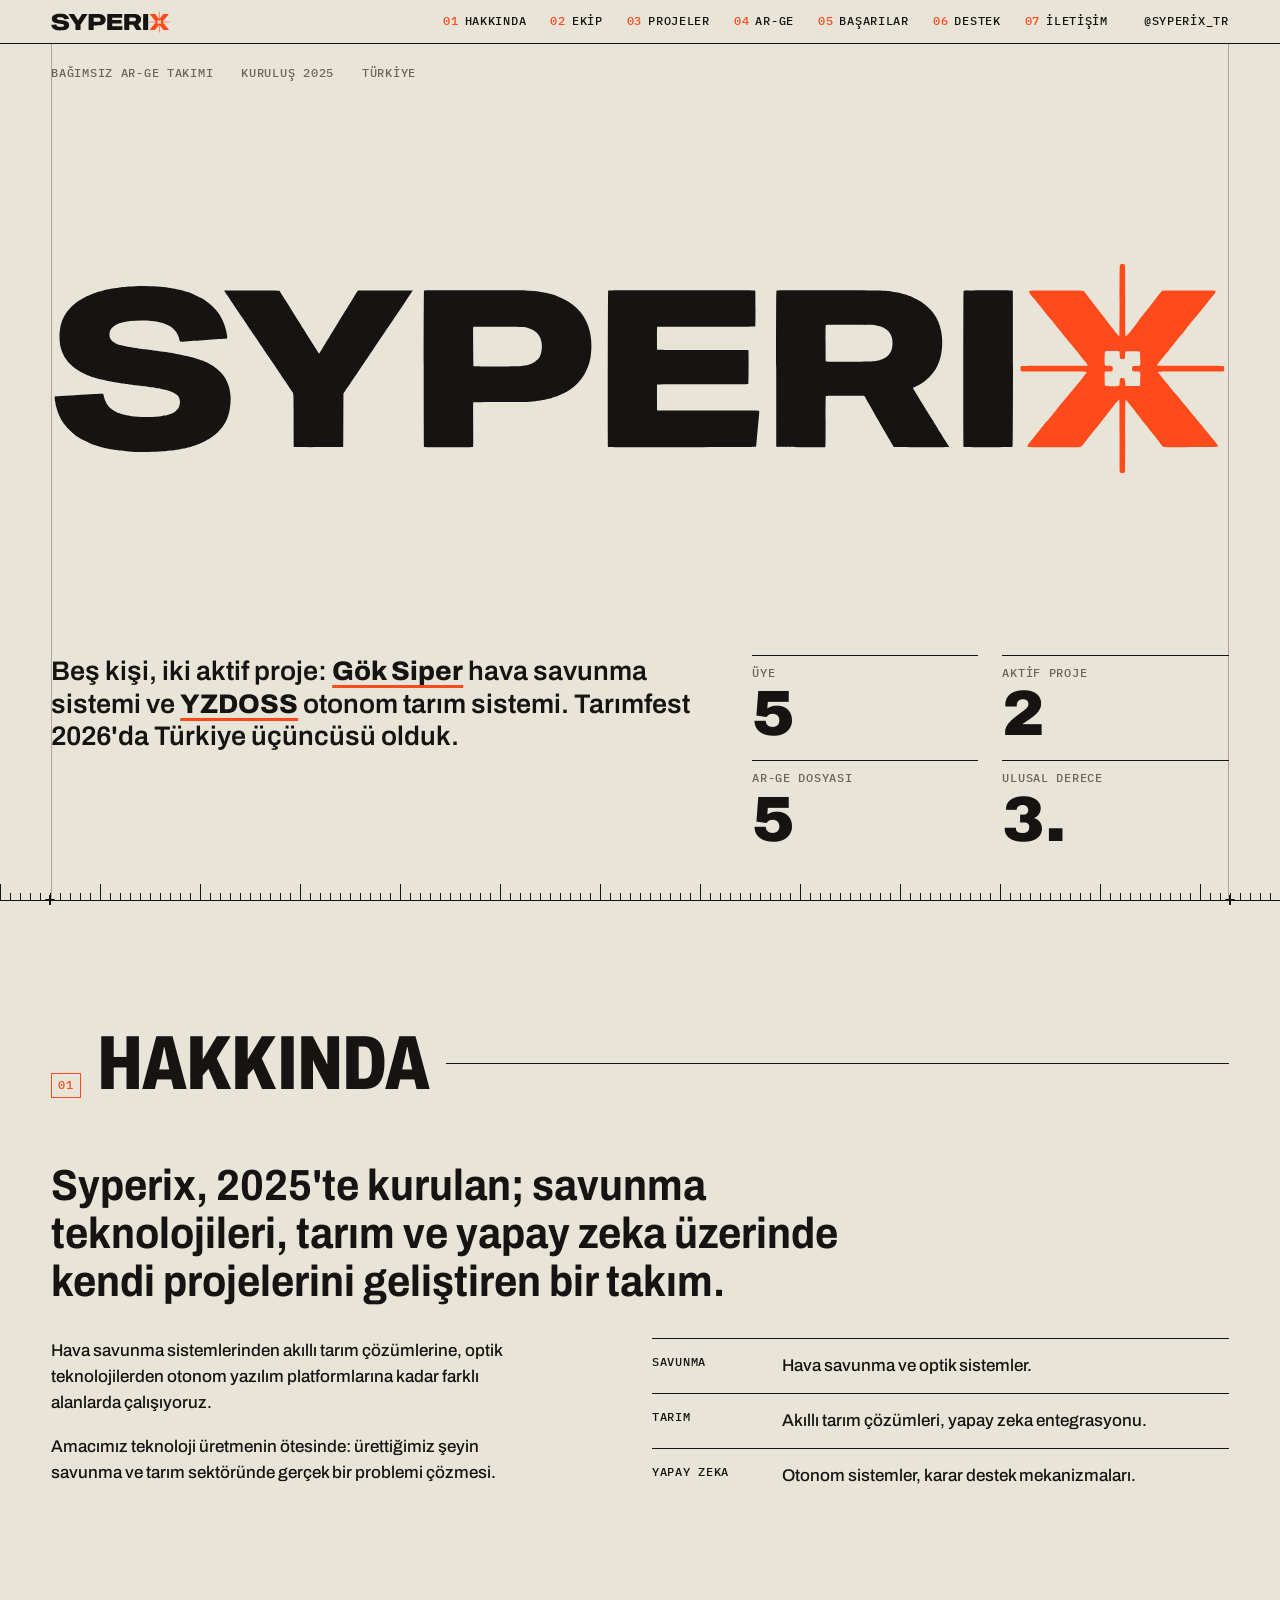
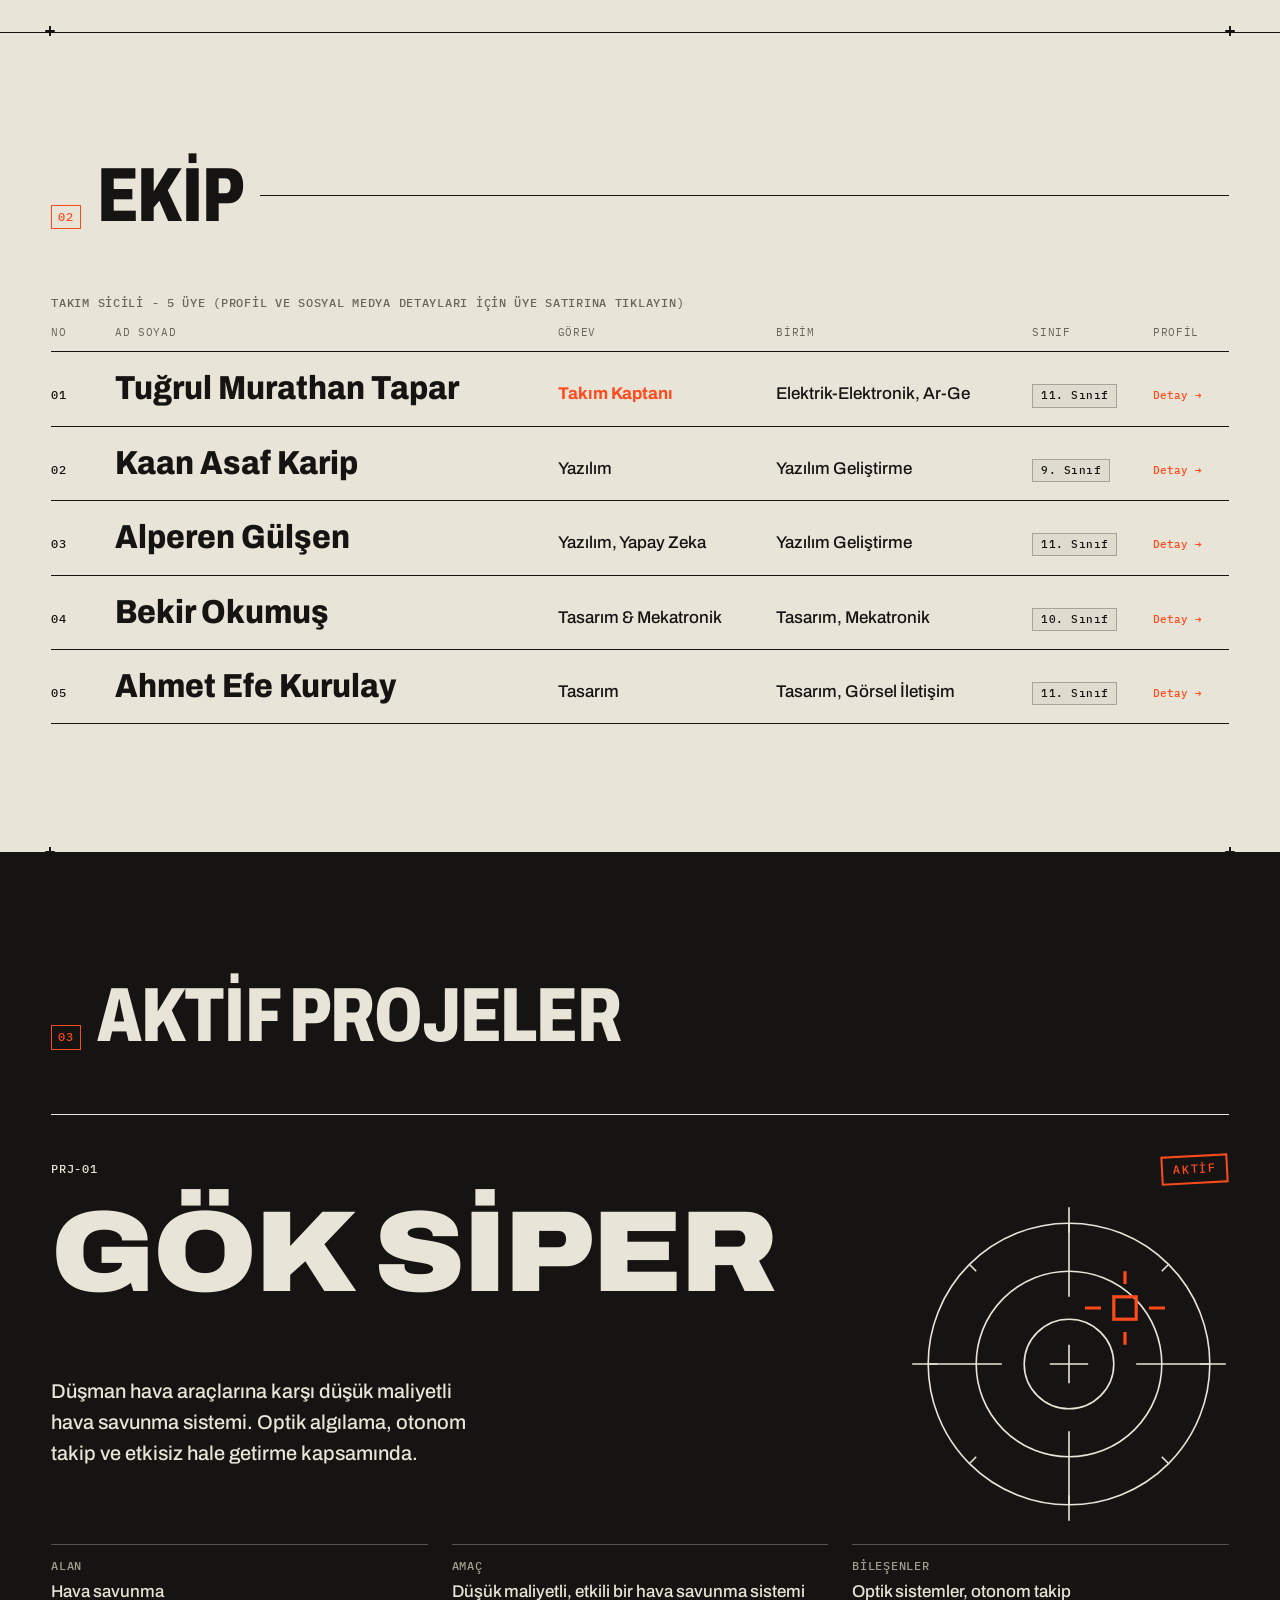
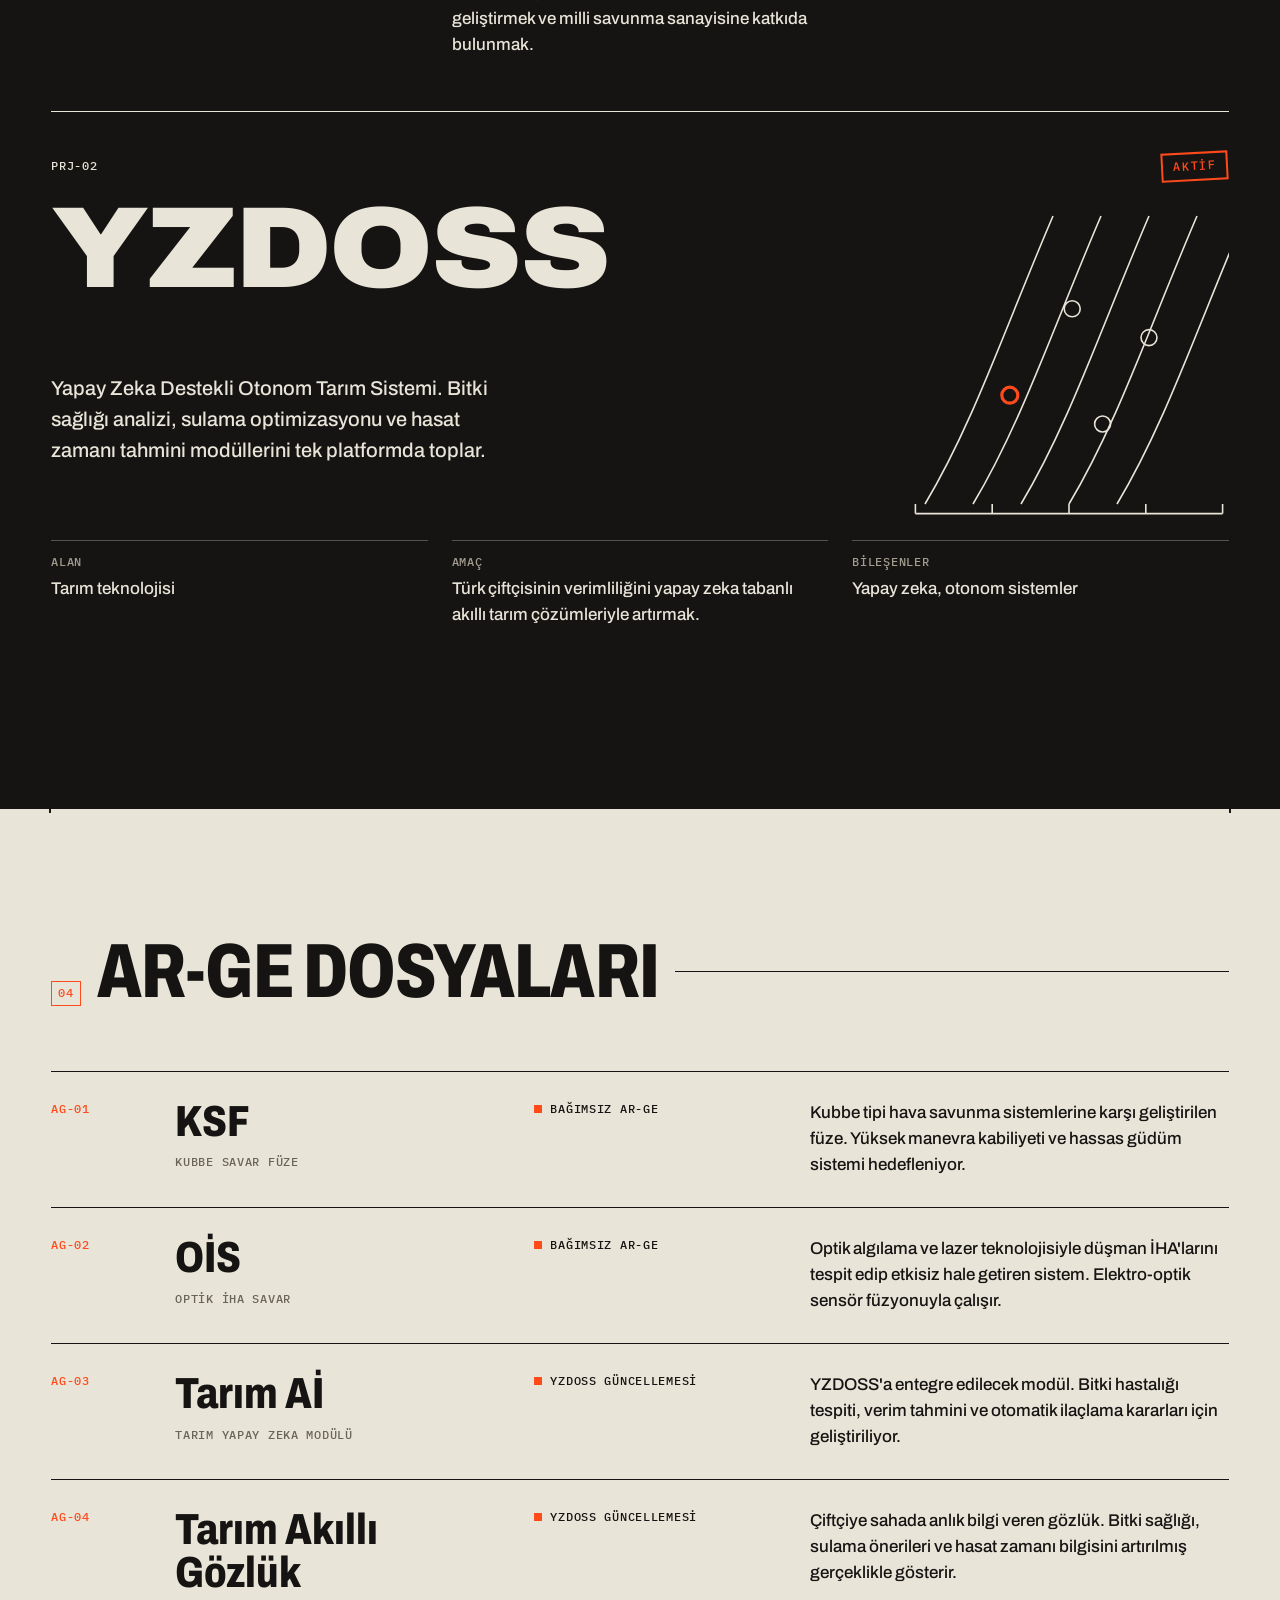
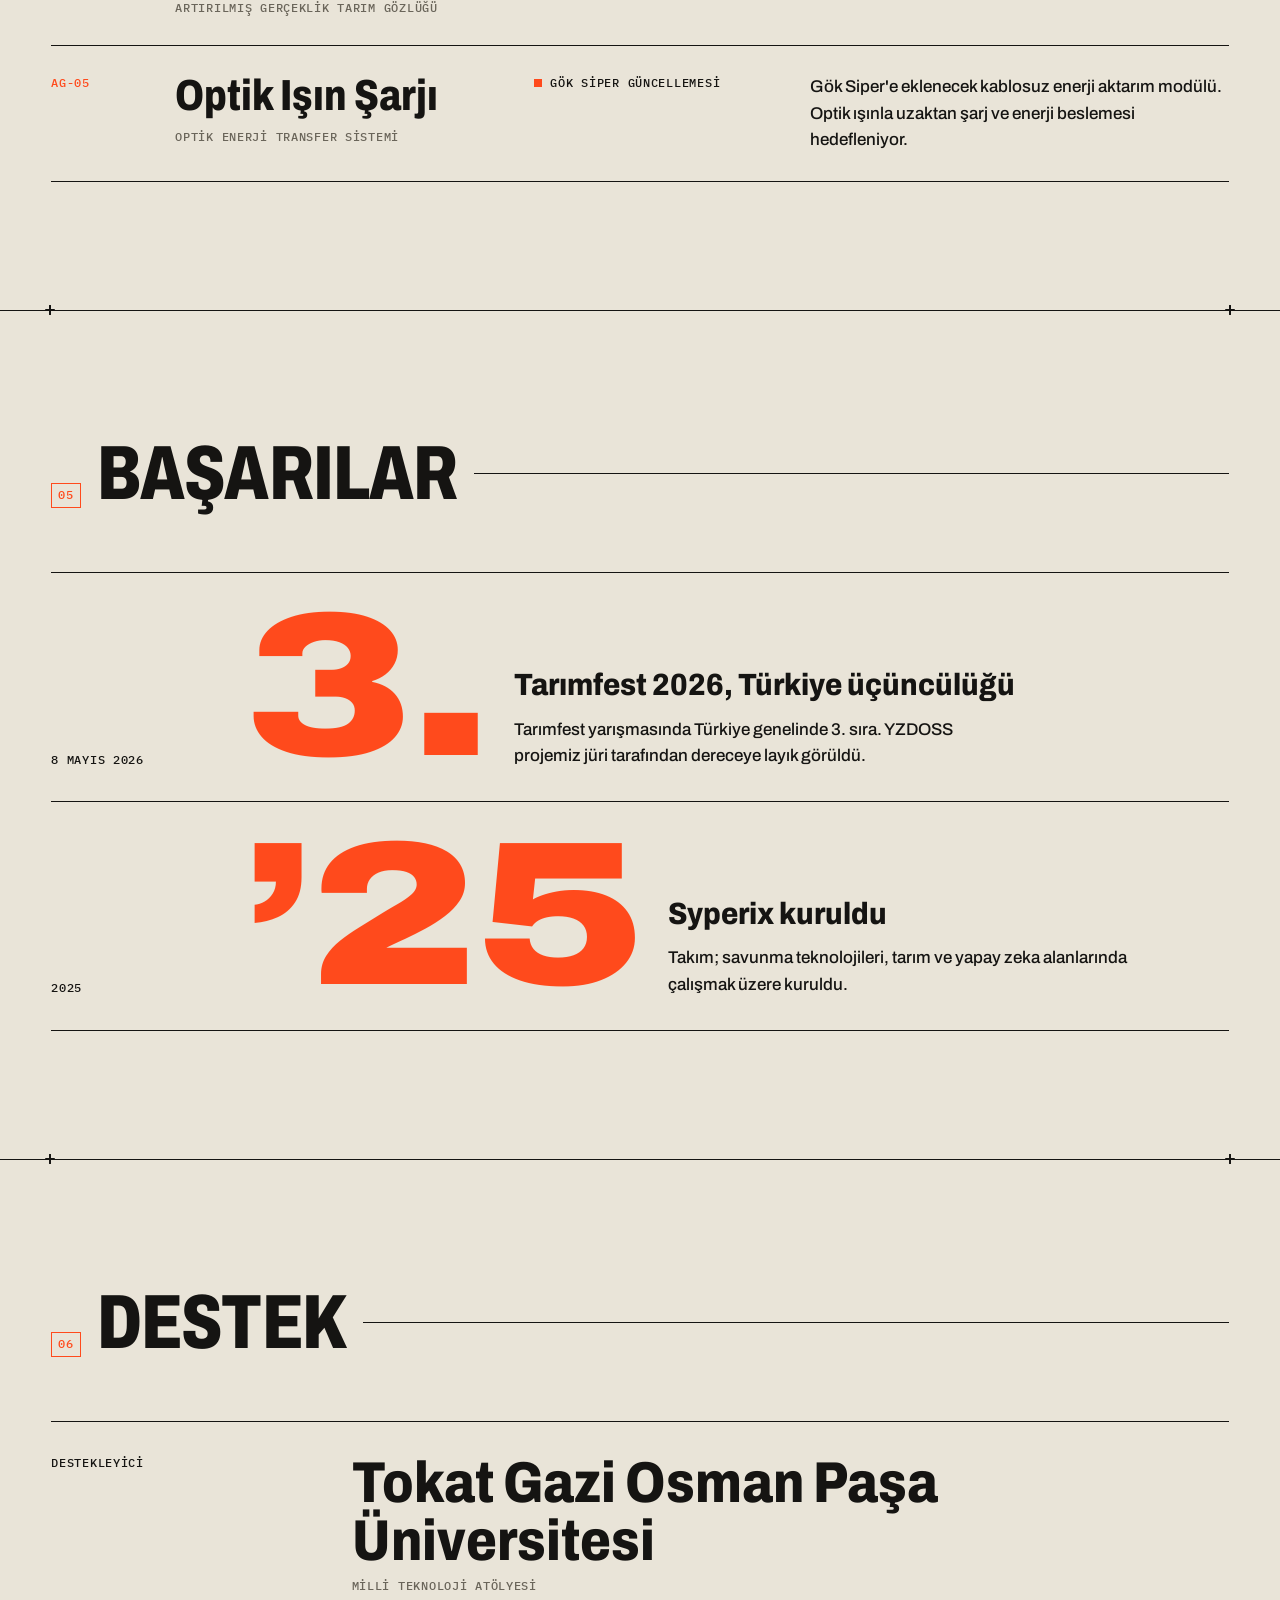
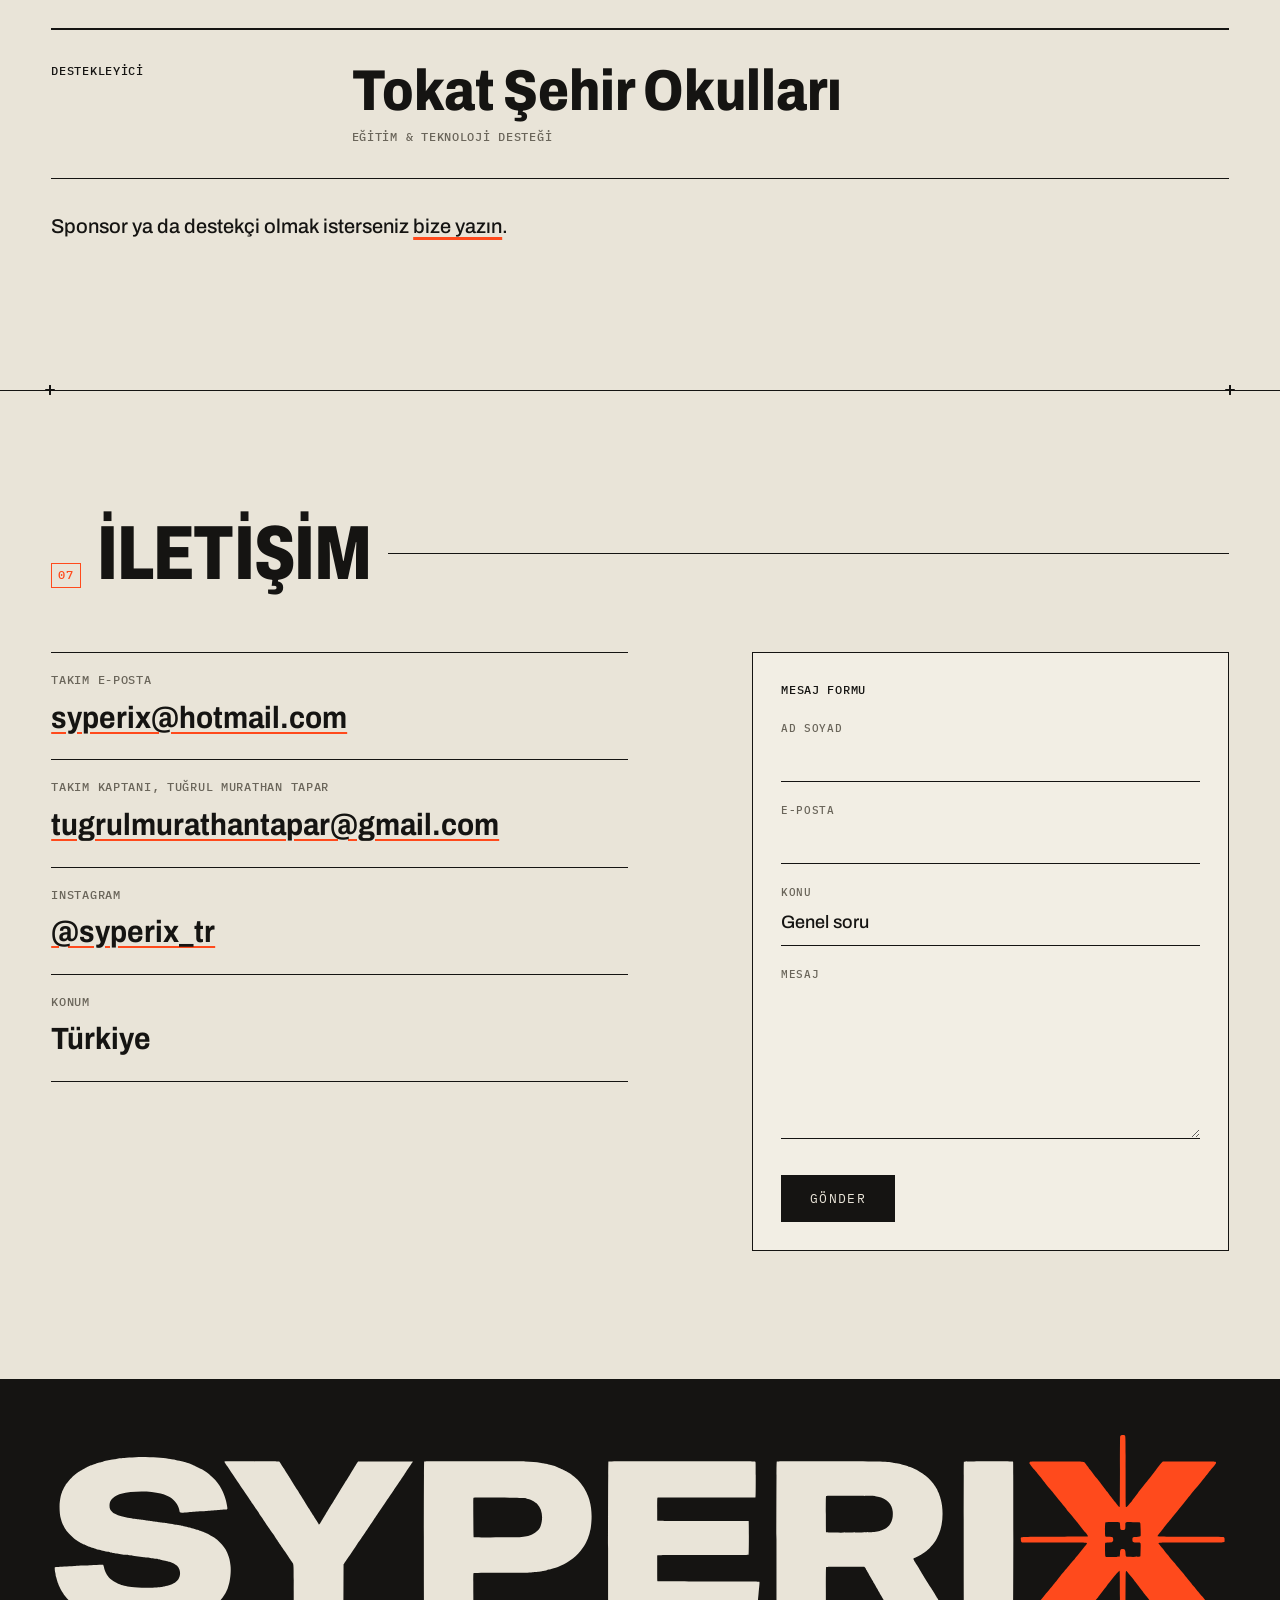
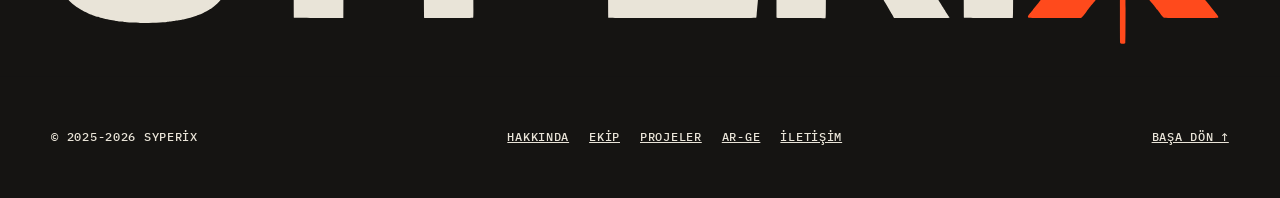
==== commit 7016a3a8: "Kullanıcı detayları eklendi ve düzeltmeler yapıldı" ====
--- a/index.html
+++ b/index.html
@@ -10,9 +10,9 @@
   <link rel="preconnect" href="https://fonts.gstatic.com" crossorigin>
   <link href="https://fonts.googleapis.com/css2?family=Archivo:wdth,wght@62..125,500..900&family=IBM+Plex+Mono:wght@400;500&display=swap" rel="stylesheet">
   <link rel="icon" type="image/svg+xml" href="assets/favicon.svg">
-  <link rel="stylesheet" href="style.css">
-  <link rel="stylesheet" href="intro.css">
-  <script>(function(){var d=document.documentElement;d.classList.add('js');try{if(!sessionStorage.getItem('syperix-intro')&&!matchMedia('(prefers-reduced-motion: reduce)').matches&&(!location.hash||location.hash==='#top')){d.classList.add('intro');setTimeout(function(){d.classList.remove('intro','intro-run')},4500)}}catch(e){}})()</script>
+  <link rel="stylesheet" href="style.css?v=3">
+  <link rel="stylesheet" href="intro.css?v=3">
+  <script>(function(){var d=document.documentElement;d.classList.add('js');try{if((!sessionStorage.getItem('syperix-intro')||/[?&]intro/.test(location.search))&&!matchMedia('(prefers-reduced-motion: reduce)').matches&&(!location.hash||location.hash==='#top')){d.classList.add('intro');setTimeout(function(){d.classList.remove('intro','intro-run')},4500)}}catch(e){}})()</script>
 </head>
 <body>
   <a class="skip" href="#main">İçeriğe geç</a>
@@ -24,7 +24,7 @@
       <a href="#team"><b>02</b> Ekip</a>
       <a href="#projects"><b>03</b> Projeler</a>
       <a href="#rnd"><b>04</b> Ar-Ge</a>
-      <a href="#achievements"><b>05</b> Kayıt</a>
+      <a href="#achievements"><b>05</b> Başarılar</a>
       <a href="#supporters"><b>06</b> Destek</a>
       <a href="#contact"><b>07</b> İletişim</a>
     </nav>
@@ -74,15 +74,15 @@
     <!-- 02 EKİP -->
     <section class="sec team" id="team">
       <header class="sec-head"><span class="sec-no">02</span><h2>Ekip</h2></header>
-      <table class="roster">
-        <caption>Takım sicili - 5 üye</caption>
-        <thead><tr><th scope="col">No</th><th scope="col">Ad soyad</th><th scope="col">Görev</th><th scope="col">Birim</th></tr></thead>
+      <table class="roster" id="teamRoster">
+        <caption>Takım sicili - 5 üye (Profil ve sosyal medya detayları için üye satırına tıklayın)</caption>
+        <thead><tr><th scope="col">No</th><th scope="col">Ad soyad</th><th scope="col">Görev</th><th scope="col">Birim</th><th scope="col">Sınıf</th><th scope="col">Profil</th></tr></thead>
         <tbody>
-          <tr class="is-captain"><td>01</td><th scope="row">Tuğrul Murathan Tapar</th><td>Takım Kaptanı</td><td>Elektrik-Elektronik, Ar-Ge</td></tr>
-          <tr><td>02</td><th scope="row">Kaan Asaf Karip</th><td>Yazılım</td><td>Yazılım Geliştirme</td></tr>
-          <tr><td>03</td><th scope="row">Alperen Gülşen</th><td>Yazılım, Yapay Zeka</td><td>Yazılım Geliştirme</td></tr>
-          <tr><td>04</td><th scope="row">Burak Canal</th><td>Elektrik-Elektronik</td><td>Donanım Geliştirme</td></tr>
-          <tr><td>05</td><th scope="row">Ahmet Efe Kurulay</th><td>Tasarım</td><td>Tasarım, Görsel İletişim</td></tr>
+          <tr class="is-captain team-row" data-member="0" tabIndex="0" role="button" aria-label="Tuğrul Murathan Tapar detaylarını gör"><td>01</td><th scope="row">Tuğrul Murathan Tapar</th><td>Takım Kaptanı</td><td>Elektrik-Elektronik, Ar-Ge</td><td><span class="grade-badge">11. Sınıf</span></td><td><span class="detail-btn">Detay &rarr;</span></td></tr>
+          <tr class="team-row" data-member="1" tabIndex="0" role="button" aria-label="Kaan Asaf Karip detaylarını gör"><td>02</td><th scope="row">Kaan Asaf Karip</th><td>Yazılım</td><td>Yazılım Geliştirme</td><td><span class="grade-badge">9. Sınıf</span></td><td><span class="detail-btn">Detay &rarr;</span></td></tr>
+          <tr class="team-row" data-member="2" tabIndex="0" role="button" aria-label="Alperen Gülşen detaylarını gör"><td>03</td><th scope="row">Alperen Gülşen</th><td>Yazılım, Yapay Zeka</td><td>Yazılım Geliştirme</td><td><span class="grade-badge">11. Sınıf</span></td><td><span class="detail-btn">Detay &rarr;</span></td></tr>
+          <tr class="team-row" data-member="3" tabIndex="0" role="button" aria-label="Bekir Okumuş detaylarını gör"><td>04</td><th scope="row">Bekir Okumuş</th><td>Tasarım & Mekatronik</td><td>Tasarım, Mekatronik</td><td><span class="grade-badge">10. Sınıf</span></td><td><span class="detail-btn">Detay &rarr;</span></td></tr>
+          <tr class="team-row" data-member="4" tabIndex="0" role="button" aria-label="Ahmet Efe Kurulay detaylarını gör"><td>05</td><th scope="row">Ahmet Efe Kurulay</th><td>Tasarım</td><td>Tasarım, Görsel İletişim</td><td><span class="grade-badge">11. Sınıf</span></td><td><span class="detail-btn">Detay &rarr;</span></td></tr>
         </tbody>
       </table>
     </section>
@@ -175,9 +175,9 @@
       </ol>
     </section>
 
-    <!-- 05 KAYIT -->
+    <!-- 05 BAŞARILAR -->
     <section class="sec achievements" id="achievements">
-      <header class="sec-head"><span class="sec-no">05</span><h2>Kayıt</h2></header>
+      <header class="sec-head"><span class="sec-no">05</span><h2>Başarılar</h2></header>
       <ol class="log">
         <li>
           <time datetime="2026-05-08">8 Mayıs 2026</time>
@@ -205,6 +205,11 @@
         <span class="support-kind">Destekleyici</span>
         <p class="support-name">Tokat Gazi Osman Paşa Üniversitesi</p>
         <p class="support-detail">Milli Teknoloji Atölyesi</p>
+      </div>
+      <div class="support-row">
+        <span class="support-kind">Destekleyici</span>
+        <p class="support-name">Tokat Şehir Okulları</p>
+        <p class="support-detail">Eğitim & Teknoloji Desteği</p>
       </div>
       <p class="support-cta">Sponsor ya da destekçi olmak isterseniz <a href="#contact">bize yazın</a>.</p>
     </section>
@@ -219,7 +224,7 @@
           <div><dt>Instagram</dt><dd><a href="https://instagram.com/syperix_tr" target="_blank" rel="noopener">@syperix_tr</a></dd></div>
           <div><dt>Konum</dt><dd>Türkiye</dd></div>
         </dl>
-        <form class="paper" id="contactForm" action="https://formspree.io/f/mqpaeqde" method="POST">
+        <form class="paper" id="contactForm" action="https://formspree.io/f/mjykjyok" method="POST">
           <p class="paper-title">Mesaj formu</p>
           <label for="cName">Ad soyad</label>
           <input type="text" id="cName" name="name" autocomplete="name" required>
@@ -254,7 +259,35 @@
 
   <div class="toast" id="toast" role="status" aria-live="polite"></div>
 
-  <script src="intro.js"></script>
-  <script src="script.js"></script>
+  <!-- ====== TEAM MEMBER DETAIL MODAL ====== -->
+  <div class="team-modal" id="teamModal" aria-hidden="true" role="dialog" aria-labelledby="modalMemberName">
+    <div class="team-modal-backdrop" id="modalBackdrop"></div>
+    <div class="team-modal-box">
+      <button class="team-modal-close" id="modalClose" type="button" aria-label="Kapat">&times;</button>
+      <div class="team-modal-head">
+        <span class="modal-badge-no" id="modalMemberNo">01</span>
+        <span class="modal-badge-grade" id="modalMemberGrade">11. Sınıf</span>
+      </div>
+      <h3 class="modal-member-name" id="modalMemberName">Tuğrul Murathan Tapar</h3>
+      <p class="modal-member-role" id="modalMemberRole">Takım Kaptanı</p>
+      <p class="modal-member-dept" id="modalMemberDept">Elektrik-Elektronik, Ar-Ge</p>
+
+      <div class="modal-divider"></div>
+
+      <div class="modal-links">
+        <div class="modal-link-row">
+          <span class="link-label">LinkedIn</span>
+          <div id="modalLinkedinBox"></div>
+        </div>
+        <div class="modal-link-row">
+          <span class="link-label">GitHub</span>
+          <div id="modalGithubBox"></div>
+        </div>
+      </div>
+    </div>
+  </div>
+
+  <script src="intro.js?v=3"></script>
+  <script src="script.js?v=3"></script>
 </body>
 </html>
--- a/style.css
+++ b/style.css
@@ -1140,4 +1140,215 @@
   html {
     scroll-behavior: auto;
   }
-}+}
+
+/* ============================================================
+   TEAM ROSTER & MODAL EXTENSION
+   ============================================================ */
+.team-row {
+  cursor: pointer;
+  transition: background-color 0.2s ease;
+}
+
+.team-row:hover,
+.team-row:focus-visible {
+  background-color: var(--paper-2);
+}
+
+.grade-badge {
+  display: inline-block;
+  font-family: var(--mono);
+  font-size: 11px;
+  padding: 2px 8px;
+  border: 1px solid var(--rule);
+  background-color: rgba(21, 20, 18, 0.04);
+  color: var(--ink);
+  letter-spacing: 0.04em;
+}
+
+.detail-btn {
+  font-family: var(--mono);
+  font-size: 11px;
+  color: var(--signal);
+  font-weight: 500;
+  transition: transform 0.2s ease;
+}
+
+.team-row:hover .detail-btn {
+  text-decoration: underline;
+}
+
+/* Modal Overlay */
+.team-modal {
+  position: fixed;
+  inset: 0;
+  z-index: 200;
+  display: flex;
+  align-items: center;
+  justify-content: center;
+  padding: var(--gut);
+  visibility: hidden;
+  opacity: 0;
+  transition: opacity 0.25s ease, visibility 0.25s ease;
+}
+
+.team-modal.is-active {
+  visibility: visible;
+  opacity: 1;
+}
+
+.team-modal-backdrop {
+  position: fixed;
+  inset: 0;
+  background-color: rgba(21, 20, 18, 0.7);
+  backdrop-filter: blur(4px);
+}
+
+.team-modal-box {
+  position: relative;
+  z-index: 10;
+  background-color: var(--paper);
+  border: 2px solid var(--ink);
+  width: 100%;
+  max-width: 460px;
+  padding: 32px 28px;
+  box-shadow: 0 20px 40px rgba(0, 0, 0, 0.3);
+  transform: translateY(20px);
+  transition: transform 0.25s ease-out;
+}
+
+.team-modal.is-active .team-modal-box {
+  transform: translateY(0);
+}
+
+.team-modal-close {
+  position: absolute;
+  top: 14px;
+  right: 14px;
+  background: transparent;
+  border: 1px solid var(--ink);
+  width: 32px;
+  height: 32px;
+  display: flex;
+  align-items: center;
+  justify-content: center;
+  font-size: 20px;
+  color: var(--ink);
+  cursor: pointer;
+  line-height: 1;
+  transition: background-color 0.2s, color 0.2s;
+}
+
+.team-modal-close:hover {
+  background-color: var(--ink);
+  color: var(--paper);
+}
+
+.team-modal-head {
+  display: flex;
+  align-items: center;
+  gap: 12px;
+  margin-bottom: 12px;
+}
+
+.modal-badge-no {
+  font-family: var(--mono);
+  font-size: 12px;
+  color: var(--signal);
+  font-weight: 600;
+}
+
+.modal-badge-grade {
+  font-family: var(--mono);
+  font-size: 11px;
+  padding: 3px 10px;
+  background-color: var(--ink);
+  color: var(--paper);
+  text-transform: uppercase;
+  letter-spacing: 0.05em;
+}
+
+.modal-member-name {
+  font-size: 24px;
+  font-weight: 700;
+  margin: 0 0 4px 0;
+  line-height: 1.2;
+}
+
+.modal-member-role {
+  font-size: 15px;
+  font-weight: 600;
+  color: var(--signal);
+  margin: 0 0 2px 0;
+}
+
+.modal-member-dept {
+  font-size: 13px;
+  font-family: var(--mono);
+  color: var(--mute);
+  margin: 0 0 20px 0;
+}
+
+.modal-divider {
+  height: 1px;
+  background-color: var(--rule);
+  margin-block: 20px;
+}
+
+.modal-links {
+  display: flex;
+  flex-direction: column;
+  gap: 14px;
+}
+
+.modal-link-row {
+  display: flex;
+  align-items: center;
+  justify-content: space-between;
+  gap: 12px;
+}
+
+.link-label {
+  font-family: var(--mono);
+  font-size: 12px;
+  text-transform: uppercase;
+  color: var(--mute);
+  letter-spacing: 0.05em;
+  min-width: 75px;
+}
+
+.modal-link-btn {
+  display: inline-flex;
+  align-items: center;
+  gap: 8px;
+  font-family: var(--mono);
+  font-size: 12px;
+  padding: 8px 14px;
+  background-color: var(--ink);
+  color: var(--paper);
+  text-decoration: none;
+  border: 1px solid var(--ink);
+  transition: background-color 0.2s, color 0.2s;
+  word-break: break-all;
+}
+
+.modal-link-btn:hover {
+  background-color: var(--signal);
+  border-color: var(--signal);
+  color: var(--ink);
+}
+
+.modal-link-disabled {
+  display: inline-flex;
+  align-items: center;
+  gap: 8px;
+  font-family: var(--mono);
+  font-size: 12px;
+  padding: 8px 14px;
+  background-color: rgba(21, 20, 18, 0.07);
+  color: #4a463d;
+  border: 1px solid var(--rule);
+  cursor: not-allowed;
+  user-select: none;
+}
+}
--- a/intro.css
+++ b/intro.css
@@ -1,19 +1,20 @@
 .wordmark .ch{display:inline-block;}
-.intro .wordmark .ch{clip-path:inset(100% -4% -12% -4%);}
-.intro-run .wordmark .ch{animation:chUp .42s cubic-bezier(.2,.7,.1,1) both;animation-delay:calc(var(--i) * 70ms + 100ms);}
+.intro .wordmark .ch{clip-path:inset(125% -4% -12% -4%);}
+.intro-run .wordmark .ch{animation:chUp .6s cubic-bezier(.2,.7,.1,1) both;animation-delay:calc(var(--i) * 110ms + 200ms);}
 .intro .hero-meta,.intro .hero-lede,.intro .ledger{opacity:0;}
 .intro-run .hero-meta{animation:fadeUp .5s ease-out .3s both;}
-.intro-run .hero-lede{animation:fadeUp .5s ease-out 1s both;}
-.intro-run .ledger{animation:fadeUp .5s ease-out 1.15s both;}
+.intro-run .hero-lede{animation:fadeUp .5s ease-out 1.3s both;}
+.intro-run .ledger{animation:fadeUp .5s ease-out 1.45s both;}
 .intro .ruler{clip-path:inset(0 100% 0 0);}
 .intro-run .ruler{animation:rulerDraw 1.4s steps(48,end) .2s both;}
 .hero-field{transition:opacity .3s linear;}
 .hero.is-sweep .xh-v{transition:left .9s cubic-bezier(.65,0,.25,1);}
 .hero.is-sweep .xh-h{transition:top .9s cubic-bezier(.65,0,.25,1);}
 .hero.is-sweep .xh-out{transition:none;}
-.intro-run .hero .xh-out{top:calc(var(--y,50%) - 160px);}
+.intro-run .hero .xh-out{top:calc(var(--y,50%) - 160px);opacity:0;}
+.intro-run .hero.is-locked .xh-out{opacity:1;}
 .hero.is-locked .xh-out{background:var(--signal);color:var(--paper);}
 @keyframes chUp{to{clip-path:inset(-12% -4% -12% -4%);}}
 @keyframes fadeUp{from{opacity:0;transform:translateY(10px);}to{opacity:1;transform:none;}}
 @keyframes rulerDraw{to{clip-path:inset(0 0 0 0);}}
-@media (prefers-reduced-motion:reduce){.intro .wordmark .ch,.intro .hero-meta,.intro .hero-lede,.intro .ledger,.intro .ruler{clip-path:none;opacity:1;}.intro-run .wordmark .ch,.intro-run .hero-meta,.intro-run .hero-lede,.intro-run .ledger,.intro-run .ruler{animation:none;}}+@media (prefers-reduced-motion:reduce){.intro .wordmark .ch,.intro .hero-meta,.intro .hero-lede,.intro .ledger,.intro .ruler{clip-path:none;opacity:1;}.intro-run .wordmark .ch,.intro-run .hero-meta,.intro-run .hero-lede,.intro-run .ledger,.intro-run .ruler{animation:none;}}
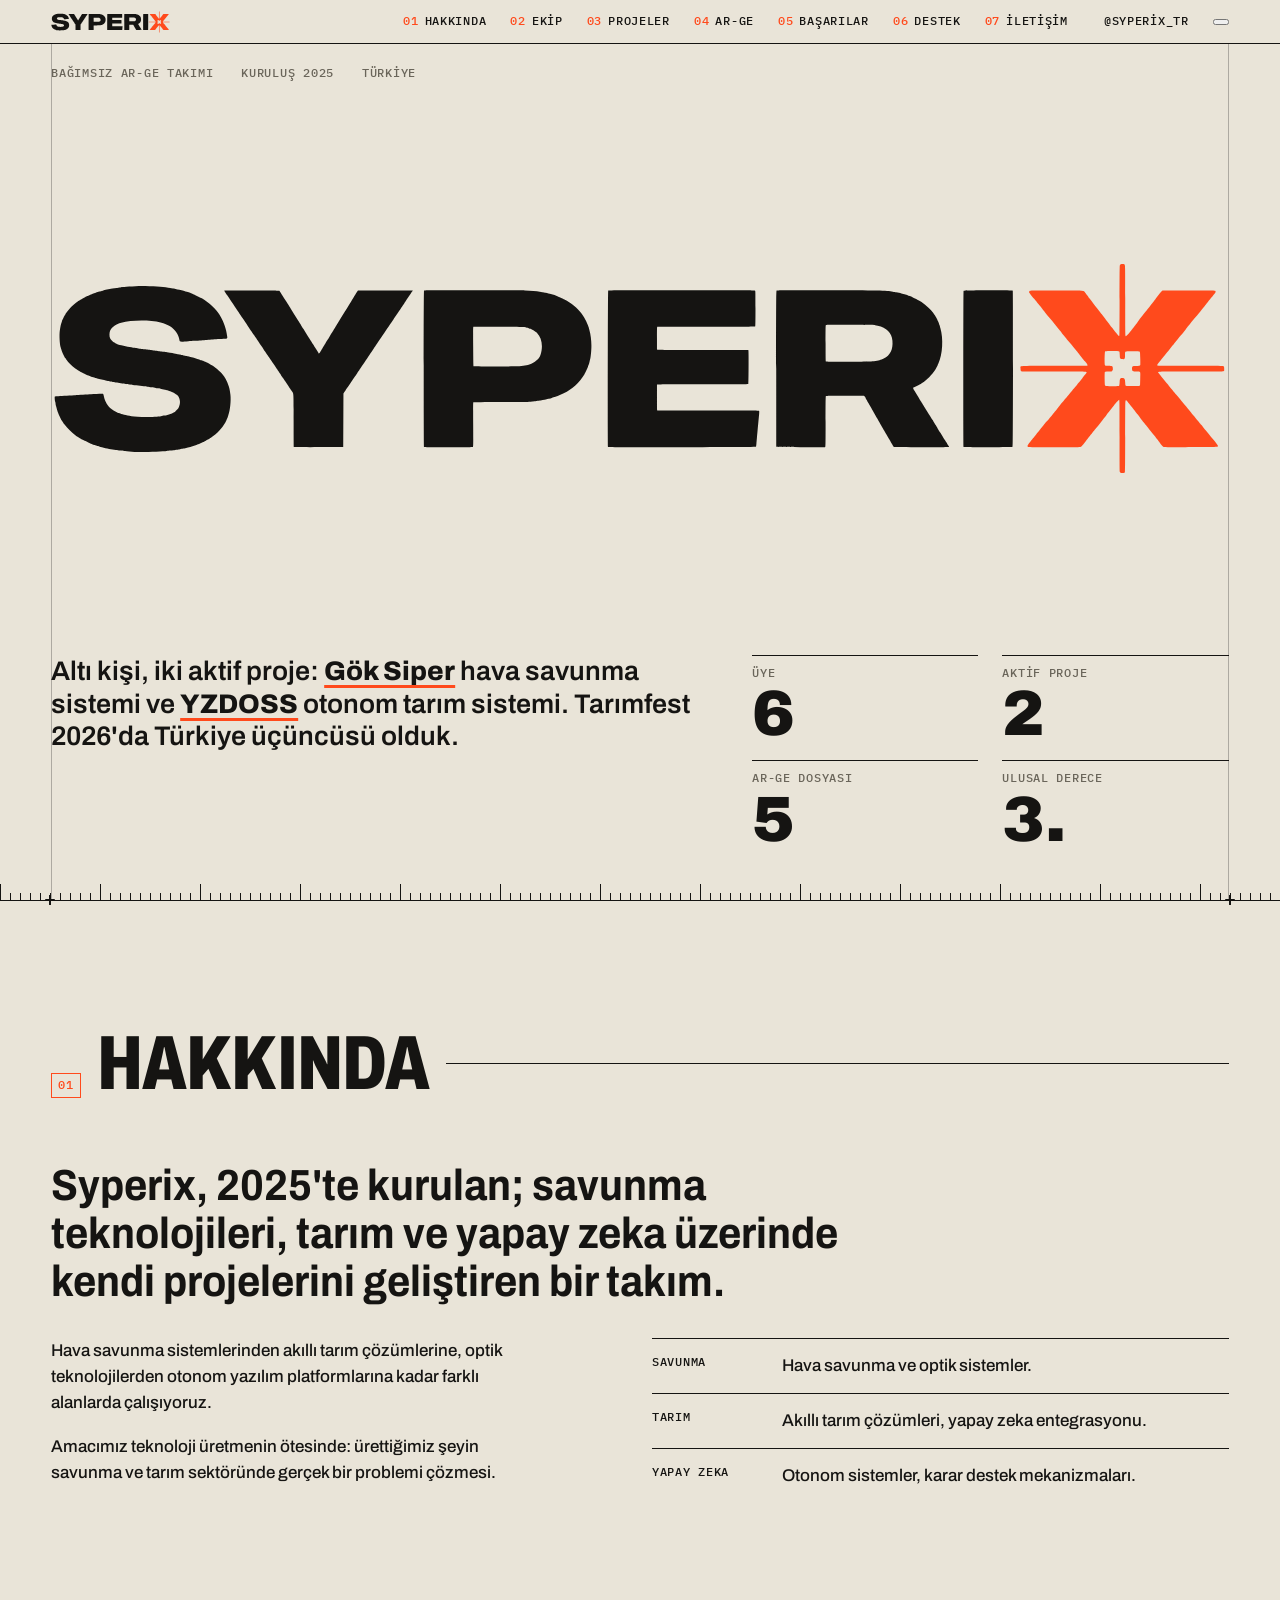
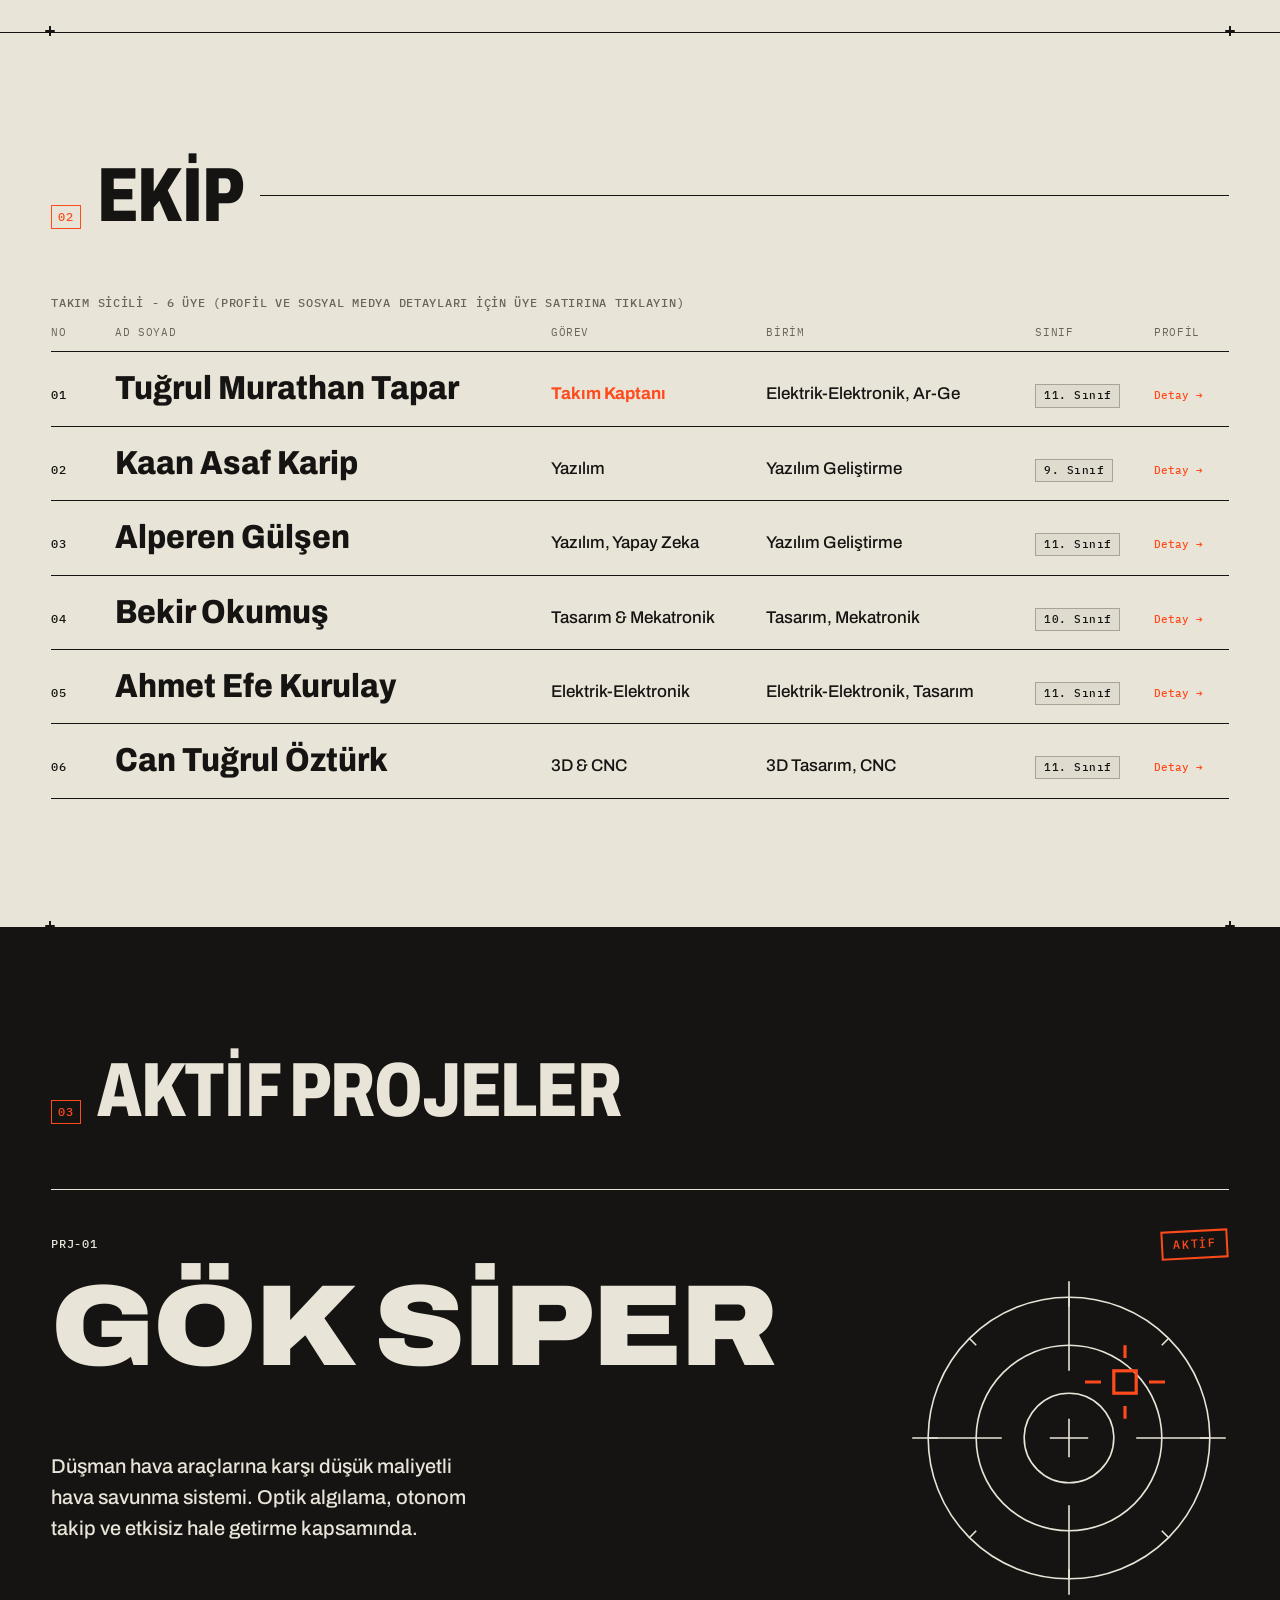
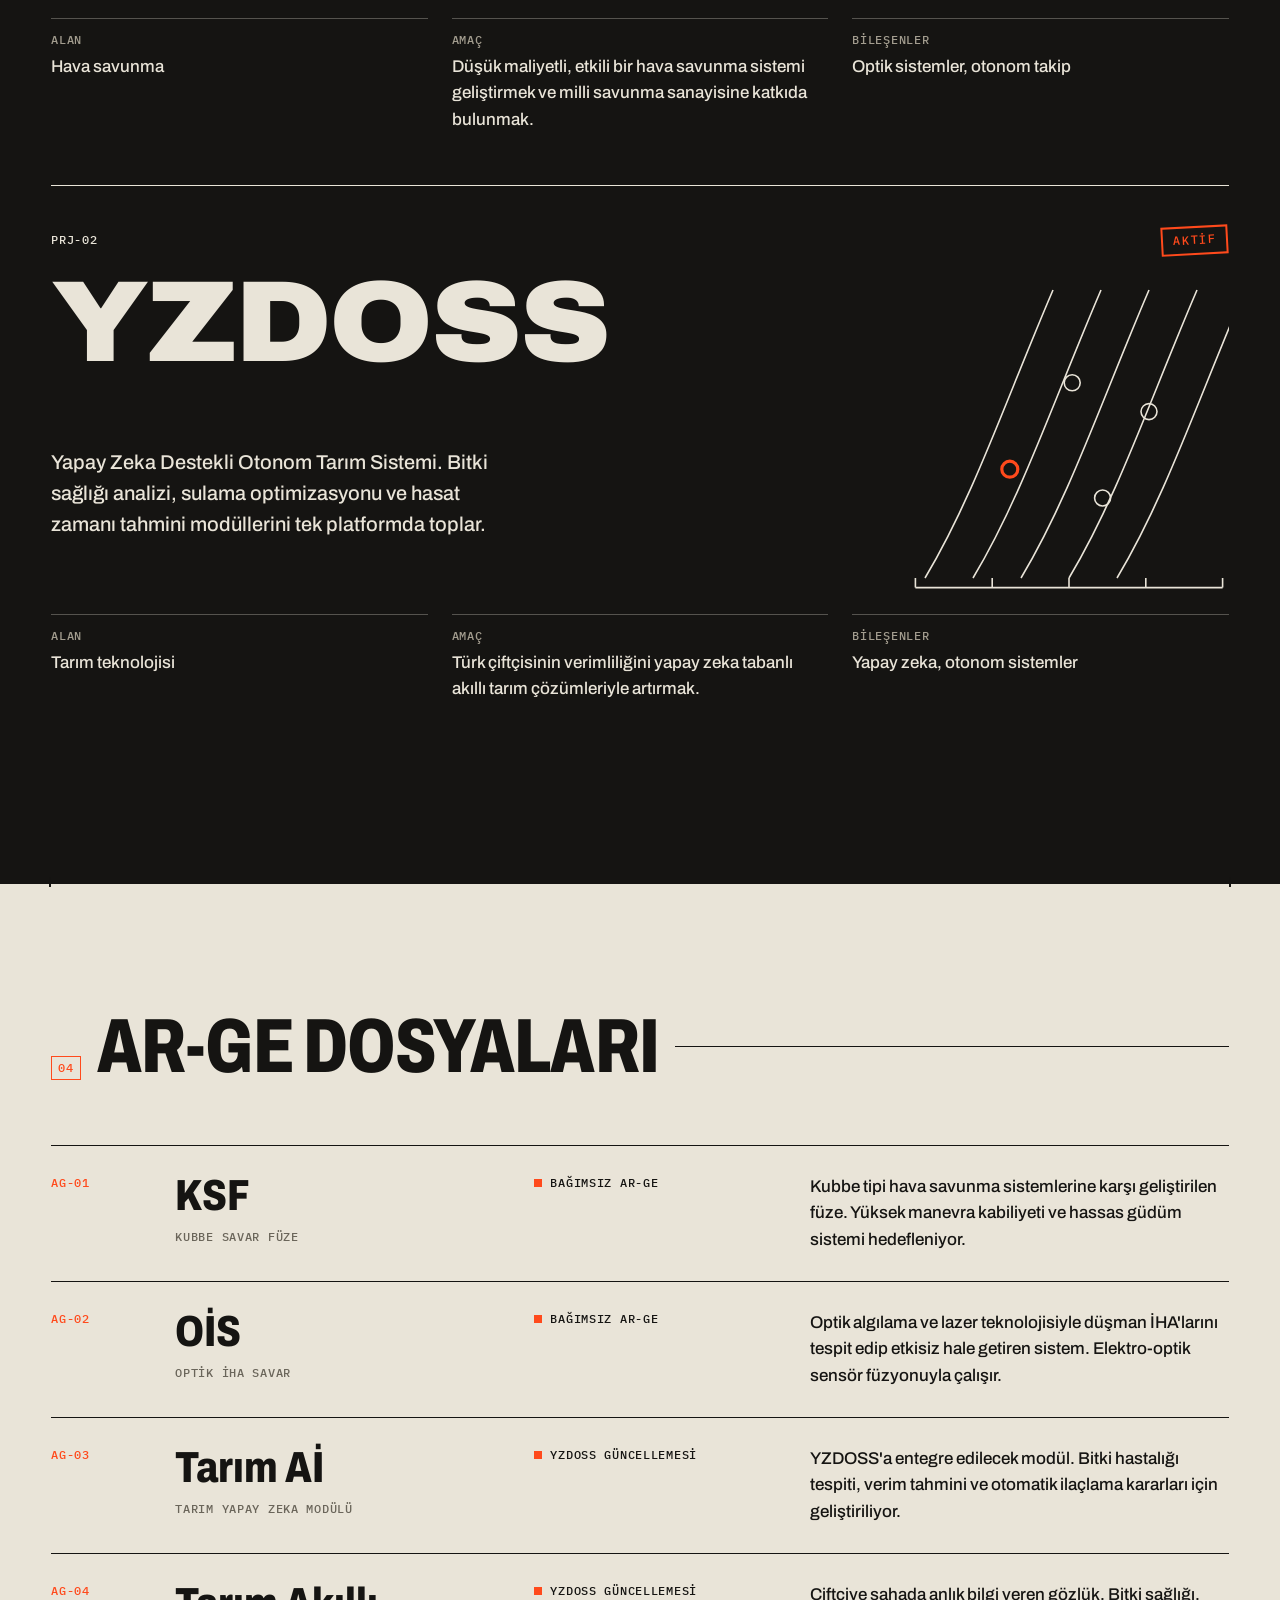
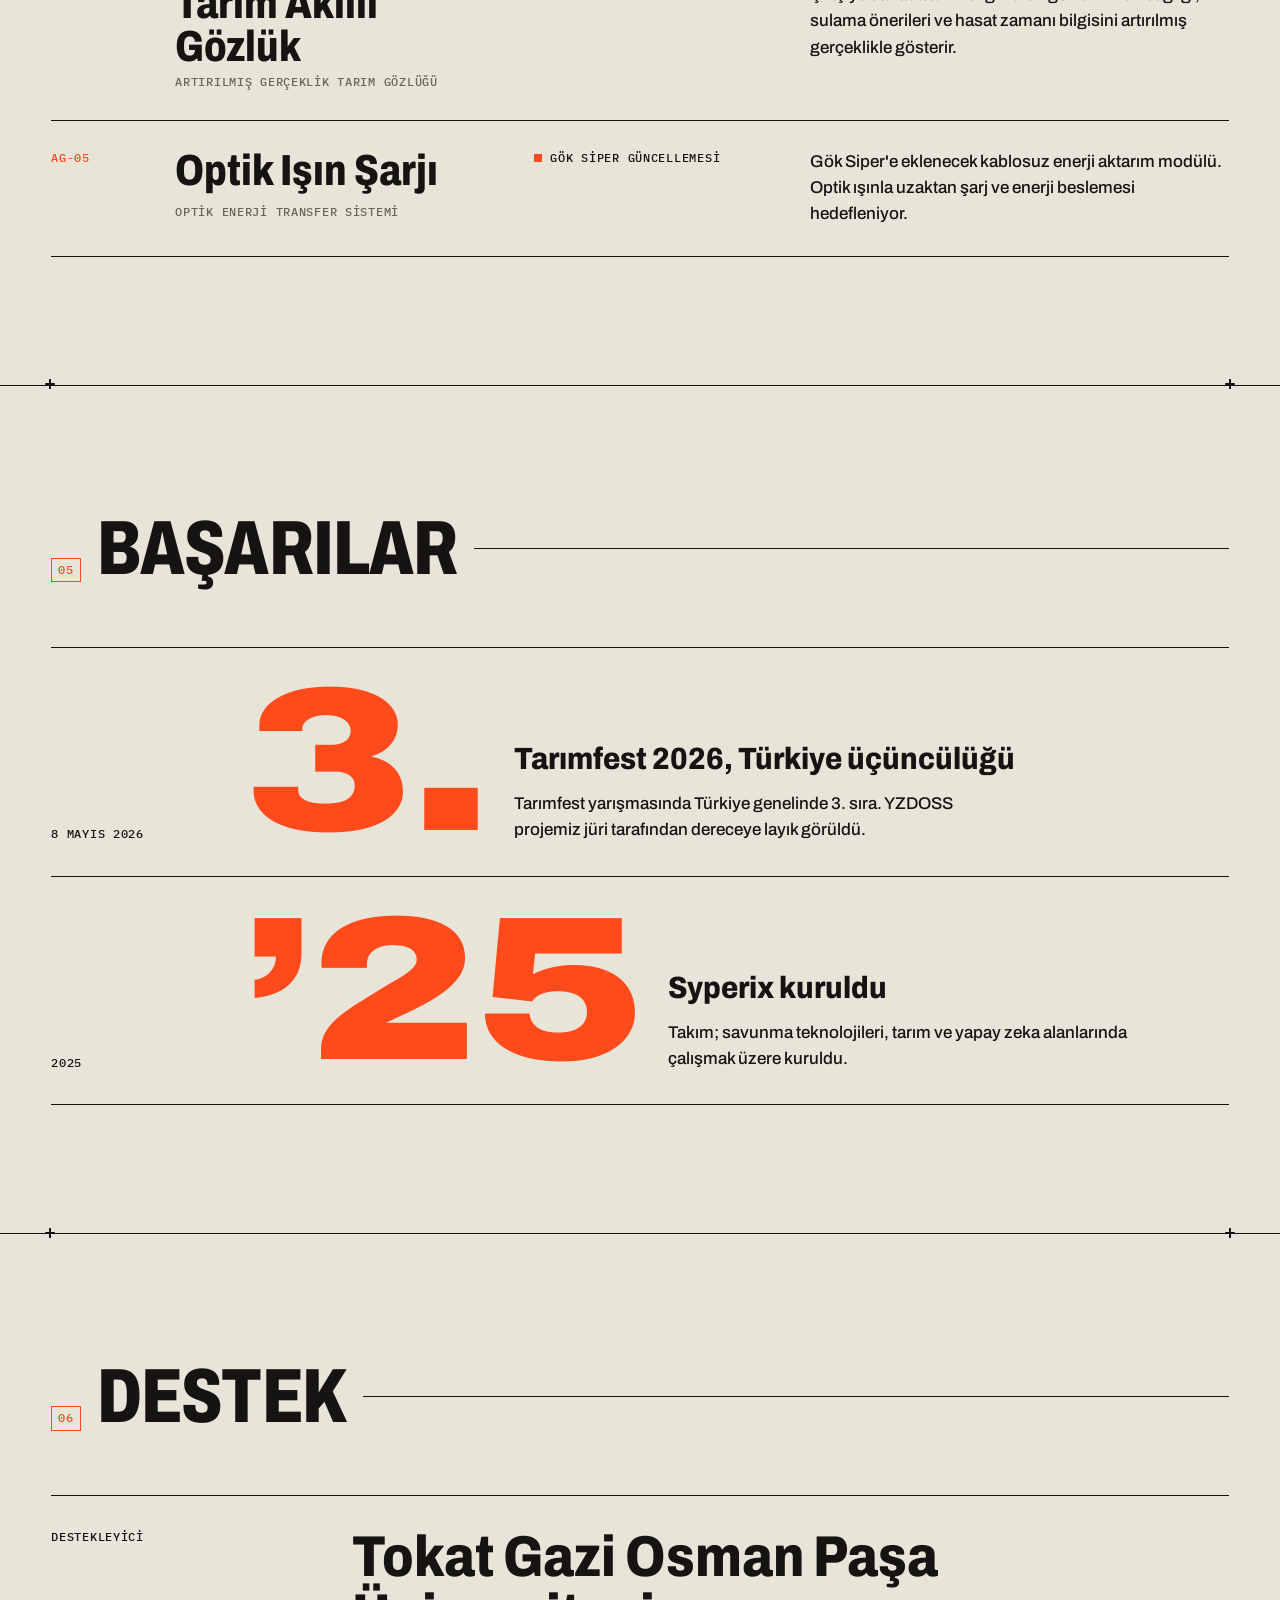
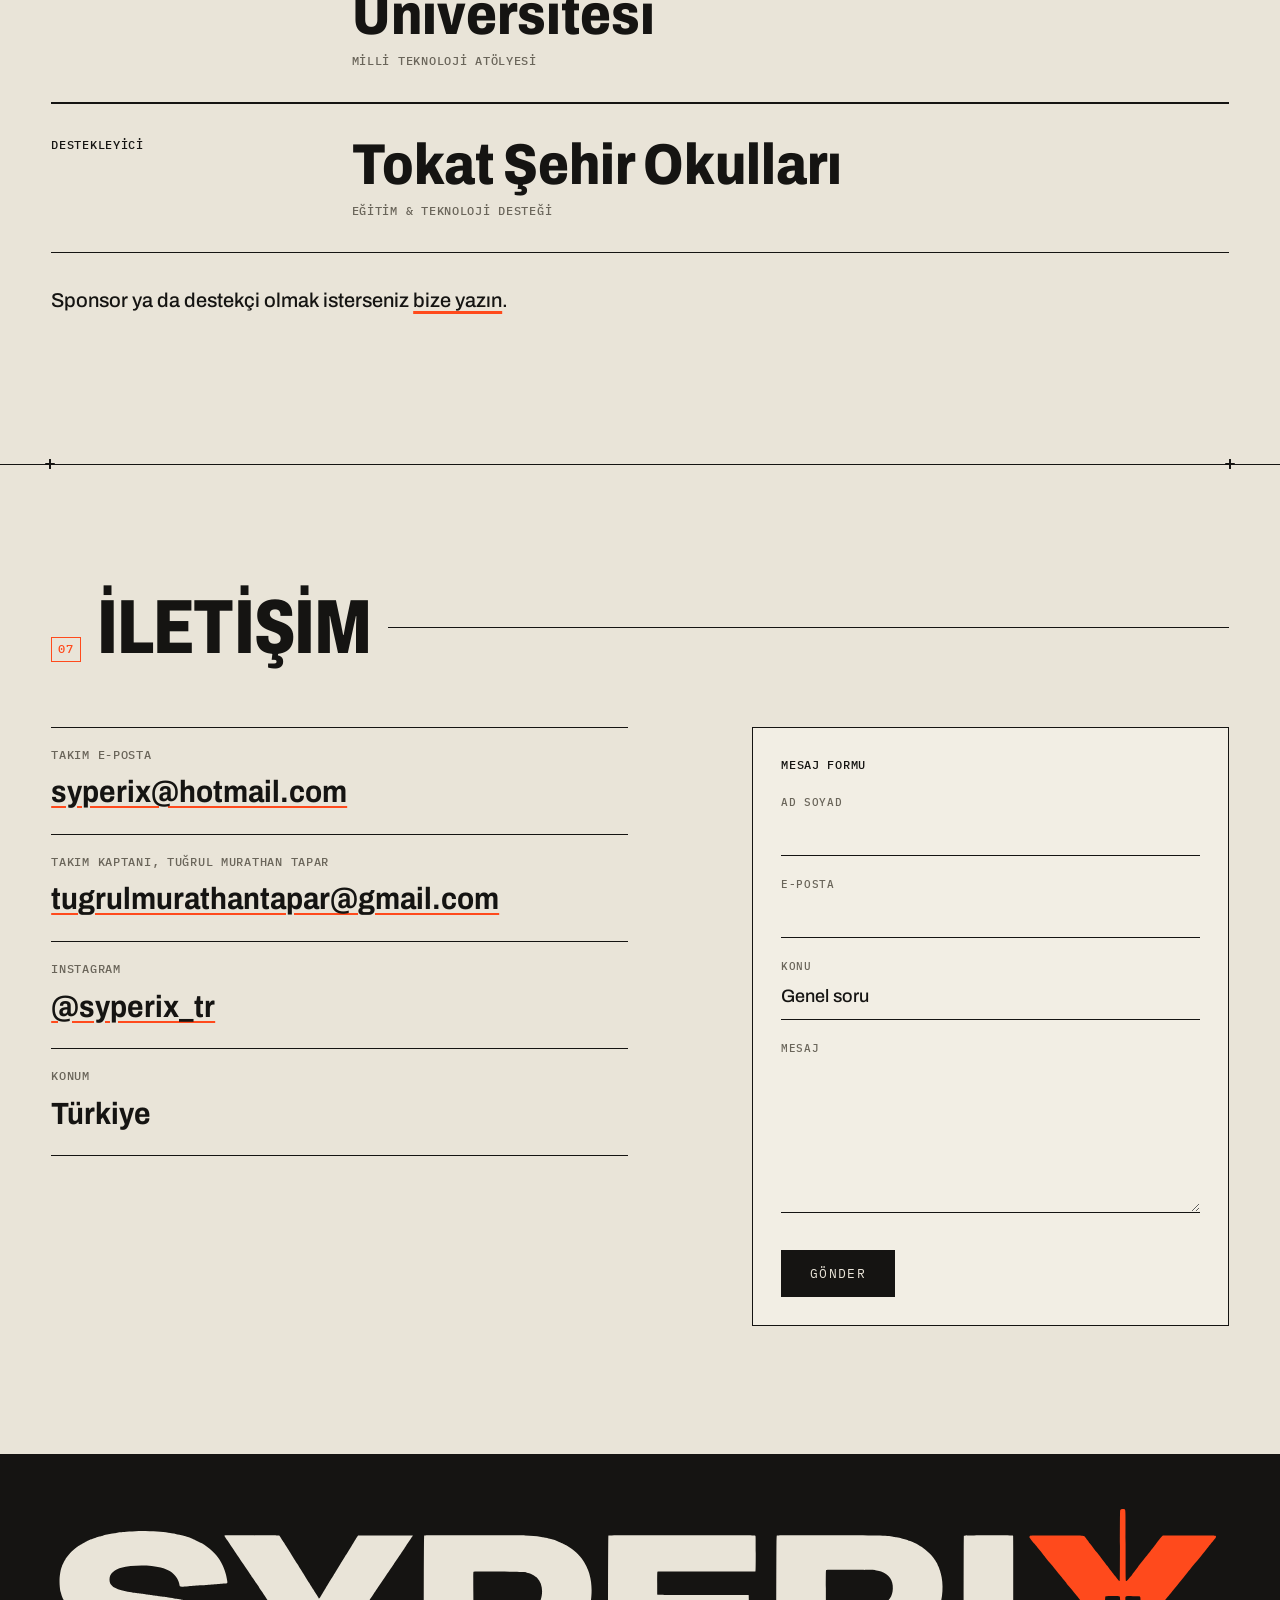
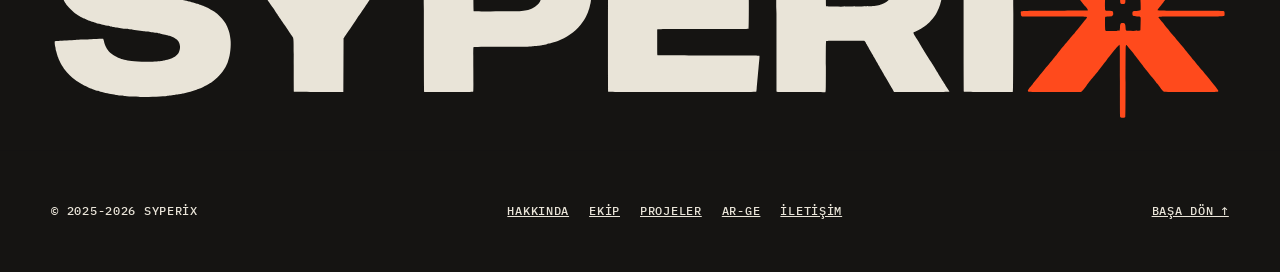
==== commit 792e3377: "En Son Güncelleme Uygulandı" ====
--- a/index.html
+++ b/index.html
@@ -29,6 +29,9 @@
       <a href="#contact"><b>07</b> İletişim</a>
     </nav>
     <a class="bar-ig" href="https://instagram.com/syperix_tr" target="_blank" rel="noopener">@syperix_tr</a>
+    <button class="theme-toggle" id="themeToggle" type="button" aria-label="Tema değiştir" title="Koyu/Açık Mod">
+      <span class="theme-toggle-track"><span class="theme-toggle-thumb"></span></span>
+    </button>
     <button class="bar-toggle" id="navToggle" type="button" aria-expanded="false" aria-controls="barNav">Menü</button>
   </header>
 
@@ -43,9 +46,9 @@
       <p class="hero-meta"><span>Bağımsız Ar-Ge takımı</span><span>Kuruluş 2025</span><span>Türkiye</span></p>
       <h1 class="wordmark" aria-label="Syperix"><svg class="logo" viewBox="0 0 1285 237" preserveAspectRatio="xMinYMid meet" aria-hidden="true" focusable="false"><path class="ch" style="--i:0" fill-rule="evenodd" d="M97 209.6C96.11 209.54 92.17 209.33 88.25 209.13C84.33 208.92 80.51 208.64 79.75 208.51C78.99 208.37 77.1 208.15 75.54 208.01C73.99 207.88 71.85 207.6 70.79 207.4C69.74 207.19 68.09 206.91 67.12 206.76C62.77 206.11 55.91 204.57 52.62 203.49C51.8 203.22 50.9 203 50.62 202.99C50.35 202.99 49.67 202.77 49.12 202.5C48.58 202.23 47.9 202.01 47.62 202.01C47.34 202 46.7 201.78 46.18 201.5C45.67 201.22 45.12 201 44.97 201C44.81 201 44.16 200.76 43.53 200.47C42.89 200.18 41.92 199.74 41.38 199.49C40.02 198.88 35.22 196.53 34.75 196.25C34.54 196.13 33.53 195.56 32.5 194.98C30.92 194.1 27.78 192.12 26.88 191.44C21.82 187.6 18.07 183.9 14.6 179.32C14.14 178.72 13.25 177.39 11.51 174.75C10.89 173.81 8 167.83 8 167.49C8 167.33 7.83 166.85 7.63 166.41C7.27 165.66 6.89 164.46 6.23 162C6.07 161.38 5.72 160.15 5.47 159.27C5.21 158.39 5 157.32 5 156.89C5 156.46 4.83 155.49 4.62 154.74C4.11 152.88 3.85 149.13 4.21 148.9C4.66 148.62 9.64 148.28 17.18 148.01C21.05 147.87 25.27 147.64 26.55 147.51C27.83 147.37 31.57 147.15 34.88 147.01C38.17 146.87 42.17 146.63 43.75 146.49C48.03 146.1 56.32 145.8 56.77 146.03C57.01 146.15 57.33 147.01 57.61 148.3C58.99 154.67 62.03 159.79 66.02 162.5C66.32 162.71 66.86 163.1 67.22 163.39C68.62 164.48 73.23 167 73.85 167C74 167 74.41 167.15 74.75 167.32C76.64 168.3 81.88 169.56 87.88 170.5C94.41 171.53 114.15 171.47 120 170.41C121.17 170.2 122.74 169.91 123.5 169.78C128.11 168.93 133.36 167.03 135.41 165.46C136.35 164.74 138.75 162.2 139.1 161.56C141.67 156.86 141.23 151.45 137.96 147.71C136.5 146.05 131.67 143.44 129.01 142.87C128.53 142.77 127.97 142.59 127.76 142.47C127.55 142.35 126.64 142.09 125.75 141.89C123.89 141.48 122.47 141.16 119.62 140.48C118.51 140.21 117.3 140 116.92 140C116.54 140 115.4 139.83 114.38 139.62C113.37 139.41 111.26 139.08 109.7 138.88C108.15 138.69 106.09 138.42 105.12 138.28C104.16 138.13 102.47 137.91 101.38 137.78C98.88 137.47 95.74 137.09 93.12 136.77C92.03 136.63 90.34 136.41 89.38 136.28C88.41 136.14 86.61 135.91 85.38 135.77C84.14 135.63 82.39 135.4 81.5 135.27C80.61 135.13 78.24 134.79 76.25 134.5C74.26 134.2 72.01 133.86 71.25 133.73C70.49 133.6 68.81 133.32 67.5 133.11C66.19 132.91 64.96 132.67 64.75 132.6C64.54 132.52 63.31 132.24 62 131.99C58.48 131.3 57.05 130.99 55.25 130.5C54.36 130.26 53.12 129.94 52.5 129.78C49.12 128.92 48.33 128.7 47.88 128.48C47.6 128.35 46.81 128.09 46.12 127.9C44.69 127.49 42.85 126.85 42.12 126.49C41.85 126.35 41.29 126.14 40.88 126.01C39.63 125.63 37.23 124.58 36.93 124.28C36.78 124.13 36.52 124 36.35 124C35.91 124 30.83 121.28 28.97 120.06C27.2 118.88 26.75 118.55 25.12 117.28C23.3 115.85 19.45 112.08 18.07 110.37C17.63 109.82 16.99 109.02 16.64 108.59C16.29 108.16 16 107.72 16 107.61C16 107.5 15.82 107.22 15.6 106.97C15.17 106.5 14.78 105.81 13.66 103.56C12.31 100.84 11.69 99.28 11.2 97.38C11.06 96.83 10.79 95.92 10.6 95.38C9.45 91.98 8.91 81.93 9.61 77C10.25 72.52 11.03 68.98 11.62 67.85C11.83 67.45 12 66.92 12 66.67C12 66.43 12.22 65.81 12.48 65.3C12.75 64.79 13.32 63.64 13.74 62.75C14.17 61.86 14.74 60.79 15.01 60.38C15.27 59.96 15.67 59.3 15.89 58.9C16.12 58.5 16.4 58.05 16.52 57.9C21.58 51.67 23.81 49.38 27.62 46.51C28.18 46.09 28.74 45.67 28.88 45.56C29.01 45.45 29.69 45 30.38 44.56C31.06 44.11 31.83 43.61 32.07 43.44C32.7 43 35.07 41.67 37.12 40.61C38.09 40.12 39.16 39.57 39.5 39.39C40.09 39.08 40.73 38.79 43.57 37.53C44.23 37.24 44.9 37 45.07 37C45.24 37 45.66 36.85 46 36.68C46.34 36.5 47.64 36.04 48.88 35.64C50.11 35.25 51.77 34.72 52.56 34.47C53.35 34.21 54.19 34 54.42 34C54.65 34 55.52 33.79 56.36 33.53C58.46 32.88 63.35 31.8 66.88 31.22C67.7 31.09 69.56 30.76 71 30.5C72.44 30.24 74.53 29.96 75.62 29.88C76.72 29.79 78.08 29.62 78.64 29.5C80.75 29.02 98.24 28.19 103 28.33C115.25 28.7 124.55 29.45 130.12 30.52C131.5 30.78 132.89 31 133.22 31C133.87 31 137.29 31.75 140.18 32.52C141.18 32.78 142.18 33 142.41 33C142.84 33 143.83 33.29 148.25 34.71C151.35 35.71 152.7 36.19 153.66 36.64C154.1 36.84 154.53 37 154.64 37C154.94 37 163.26 41.02 164.62 41.82C172.54 46.48 180.79 54.24 184.09 60.12C184.33 60.54 184.73 61.21 185 61.62C186.22 63.52 188.48 68.46 189.36 71.16C191.03 76.25 191.5 78.2 192.22 83.1C192.6 85.62 192.54 85.67 189.32 85.86C187.84 85.94 185.22 86.12 183.5 86.26C181.78 86.39 178.74 86.62 176.75 86.76C174.76 86.89 171.78 87.12 170.12 87.26C168.47 87.4 165.61 87.62 163.75 87.75C161.89 87.88 158.69 88.1 156.62 88.24C154.56 88.39 151.58 88.61 150 88.73C140.57 89.48 140.44 89.46 140.14 87.32C139.79 84.87 138.41 81.54 136.69 78.97C133.09 73.61 128 70.42 119.62 68.27C107.81 65.24 87.79 65.38 76.62 68.56C73.59 69.42 71.79 70.23 69.29 71.84C67.56 72.95 65.6 75.07 64.73 76.79C63.61 78.97 63.49 83.33 64.48 85.38C65.16 86.76 67.88 89.57 69.09 90.13C69.52 90.33 70.04 90.6 70.25 90.73C71.4 91.46 74.43 92.59 76.75 93.14C82.91 94.6 89.38 95.83 92.58 96.13C93.51 96.22 94.64 96.4 95.08 96.52C95.52 96.65 97.17 96.87 98.75 97.01C100.33 97.16 102.02 97.38 102.5 97.51C102.98 97.64 104.67 97.87 106.25 98.02C107.83 98.16 109.6 98.39 110.17 98.51C110.75 98.64 112.44 98.85 113.93 98.98C115.42 99.11 117.59 99.39 118.75 99.6C119.92 99.8 121.78 100.09 122.88 100.23C123.97 100.38 125.63 100.61 126.56 100.75C127.49 100.89 128.95 101.1 129.81 101.23C133.8 101.82 135.28 102.07 137.3 102.52C138.49 102.78 139.72 103 140.04 103C140.56 103 141.32 103.17 146.38 104.38C147.34 104.61 148.69 104.9 149.37 105.02C150.06 105.14 150.92 105.36 151.28 105.51C151.64 105.66 152.6 105.94 153.4 106.12C154.21 106.31 155.66 106.7 156.62 107C157.59 107.3 158.94 107.7 159.62 107.9C160.31 108.09 161.23 108.42 161.66 108.63C162.1 108.83 162.6 109 162.79 109.01C162.97 109.01 163.57 109.23 164.12 109.5C164.68 109.77 165.3 109.99 165.51 109.99C165.72 110 166.11 110.15 166.38 110.34C166.65 110.53 167.16 110.77 167.5 110.87C169.21 111.4 175.08 114.5 178.39 116.63C180.14 117.76 182.18 119.54 184.82 122.25C187.24 124.73 188.25 126.03 190.47 129.5C191.17 130.59 193 134.54 193 134.96C193 135.11 193.21 135.72 193.47 136.31C194.5 138.64 195.07 141.26 195.79 147C196.57 153.27 195.43 164.33 193.48 169.38C193.22 170.07 193 170.79 193 170.98C193 171.17 192.76 171.84 192.47 172.47C192.18 173.11 191.72 174.13 191.44 174.75C188.6 181 183.22 187.46 177 192.1C174.5 193.96 174.39 194.04 172.85 194.94C172.31 195.26 171.54 195.73 171.12 196C170.71 196.26 169.53 196.91 168.5 197.44C167.47 197.97 166.4 198.53 166.12 198.68C165.67 198.92 163.35 199.99 162.12 200.52C161.85 200.64 161.18 200.9 160.62 201.09C160.07 201.29 159.23 201.59 158.75 201.76C156.84 202.46 155.29 202.97 153.62 203.45C148.97 204.81 147.58 205.16 144.25 205.78C143.49 205.92 141.9 206.25 140.7 206.52C139.51 206.78 138.16 207 137.7 207C137.25 207.01 136.19 207.17 135.36 207.37C134.52 207.56 132.4 207.85 130.64 208C128.88 208.15 126.86 208.38 126.16 208.52C123.33 209.06 101.53 209.86 97 209.6Z"/><path class="ch" style="--i:1" fill-rule="evenodd" d="M264.92 204.08C264.83 203.99 264.75 191.01 264.75 175.24C264.75 143.06 264.95 146.18 262.7 142.89C261.97 141.82 261.21 140.69 261 140.37C260.05 138.92 254.61 130.85 254.44 130.62C254.33 130.49 253.94 129.93 253.58 129.38C253.21 128.82 252.57 127.88 252.14 127.29C251.72 126.69 251.21 125.95 251 125.64C250.79 125.33 250.29 124.58 249.88 123.98C249.47 123.37 249.02 122.69 248.88 122.46C248.74 122.23 248.26 121.52 247.81 120.88C247.37 120.25 247 119.64 247 119.53C247 119.42 246.78 119.12 246.5 118.88C246.22 118.63 246 118.34 246 118.23C246 118.13 245.21 116.88 244.25 115.46C243.28 114.04 242.08 112.26 241.57 111.5C241.06 110.74 240.58 110.07 240.5 110C240.43 109.93 239.58 108.69 238.63 107.25C237.68 105.81 236.67 104.33 236.39 103.97C236.1 103.61 235.74 103.11 235.57 102.85C235.4 102.59 234.98 101.95 234.63 101.44C234.28 100.92 233.72 100.08 233.38 99.56C233.04 99.05 232.67 98.51 232.56 98.38C232.45 98.24 232.01 97.56 231.57 96.88C231.13 96.19 230.42 95.12 230 94.5C228.99 93.03 227.78 91.2 227 90C226.66 89.47 225.73 88.1 224.94 86.95C223.28 84.55 222.23 83 221.88 82.45C221.22 81.43 219.63 79.11 219.5 79C219.42 78.93 218.97 78.26 218.5 77.5C218.03 76.74 217.58 76.07 217.5 76C217.42 75.93 216.1 73.96 214.56 71.62C213.02 69.29 211.67 67.26 211.57 67.12C211.46 66.99 211.04 66.37 210.63 65.75C210.22 65.13 209.66 64.33 209.38 63.97C209.1 63.61 208.74 63.11 208.56 62.85C208.39 62.59 207.89 61.83 207.44 61.17C206.99 60.51 206.34 59.53 206 59C205.66 58.47 202.7 54.06 199.44 49.21C196.17 44.35 192.97 39.58 192.31 38.6C191.66 37.63 191.01 36.66 190.88 36.46C189.24 34.03 189.03 33.64 189.24 33.39C189.41 33.19 197.62 33.13 219.1 33.17C247.3 33.22 248.75 33.25 249.17 33.68C249.42 33.93 250.01 34.75 250.48 35.5C252.54 38.78 253.13 39.71 254.04 41.07C254.57 41.87 255 42.57 255 42.64C255 42.71 255.21 43.08 255.47 43.45C255.88 44.04 257.72 46.9 259.37 49.5C260.42 51.15 261.49 52.88 262 53.75C262.28 54.23 262.73 54.96 263 55.38C263.27 55.79 263.72 56.52 264 57C264.28 57.48 264.73 58.21 265 58.62C265.27 59.04 265.67 59.7 265.89 60.1C266.12 60.5 266.41 60.95 266.53 61.1C266.75 61.36 267.26 62.16 269.13 65.12C269.56 65.81 270.13 66.71 270.39 67.12C271.18 68.37 271.35 68.64 271.94 69.65C272.26 70.19 272.73 70.96 273 71.38C273.27 71.79 273.72 72.52 274 73C274.28 73.48 274.96 74.55 275.5 75.38C276.04 76.2 276.72 77.27 277 77.75C277.28 78.23 277.73 78.96 278 79.38C278.27 79.79 278.72 80.52 279 81C279.28 81.48 279.73 82.21 280 82.62C280.27 83.04 280.67 83.71 280.9 84.12C281.13 84.54 281.4 84.93 281.5 85C281.6 85.07 281.89 85.51 282.15 85.97C282.83 87.18 285.11 90.73 286.53 92.8C286.79 93.17 287 93.54 287 93.61C287 93.68 287.43 94.38 287.96 95.18C290.43 98.88 291.7 100.92 291.86 101.44C292.2 102.55 292.84 102.06 294.25 99.6C295.01 98.28 295.82 96.91 296.06 96.54C296.29 96.17 296.72 95.48 297 95C297.28 94.52 297.73 93.79 297.99 93.38C298.26 92.96 298.94 91.84 299.5 90.88C300.07 89.91 301.03 88.34 301.63 87.38C302.9 85.34 303.05 85.1 304.36 82.83C304.9 81.89 305.69 80.61 306.11 79.99C307.09 78.54 307.27 78.24 308.5 76.12C309.07 75.16 309.74 74.04 310.01 73.62C310.27 73.21 310.72 72.48 311 72C311.28 71.52 311.73 70.79 312 70.38C312.27 69.96 312.72 69.23 313 68.75C313.28 68.27 313.73 67.54 314 67.12C314.27 66.71 314.72 65.98 315 65.5C315.28 65.02 315.71 64.32 315.94 63.96C316.18 63.59 316.88 62.48 317.5 61.5C318.12 60.52 318.82 59.41 319.06 59.04C319.59 58.21 320.51 56.65 320.98 55.78C321.17 55.42 321.41 55.07 321.5 55C321.6 54.93 321.87 54.54 322.1 54.12C322.33 53.71 322.73 53.04 323 52.62C323.27 52.21 323.72 51.48 324 51C324.28 50.52 324.64 49.91 324.82 49.64C326.32 47.28 327.1 46.01 328.45 43.71C329.05 42.7 330.03 41.09 330.64 40.12C331.25 39.16 331.82 38.21 331.92 38C332.01 37.79 332.28 37.34 332.51 37C332.74 36.66 333.34 35.73 333.85 34.95C334.35 34.16 334.86 33.46 334.98 33.39C335.29 33.2 394.48 33.14 394.67 33.33C394.75 33.42 394.67 33.67 394.48 33.9C394.3 34.12 394.03 34.51 393.88 34.76C393.59 35.27 385.74 46.99 385.44 47.38C385.21 47.66 383.92 49.58 383 51C382.08 52.42 378.79 57.33 378.56 57.62C378.38 57.85 374.91 62.99 374 64.38C372.21 67.1 369.58 70.94 369.32 71.21C369.14 71.39 369 71.63 369 71.75C369 71.86 368.58 72.5 368.06 73.18C367.55 73.85 367.01 74.58 366.88 74.8C366.45 75.49 353.35 95 351.88 97.12C351.12 98.22 347.38 103.79 343.57 109.5C339.76 115.21 336.59 119.93 336.51 120C336.38 120.12 334.69 122.58 334.12 123.47C333.82 123.95 332.8 125.46 331.82 126.89C331.44 127.45 331.01 128.09 330.88 128.3C330.22 129.34 322.16 141.28 321.37 142.38C320.89 143.06 320.18 144.07 319.8 144.62L319.12 145.62L319 174.88L318.88 204.12L291.98 204.19C277.19 204.22 265.01 204.18 264.92 204.08Z"/><path class="ch" style="--i:2" fill-rule="evenodd" d="M407.09 204.12C406.6 203.77 406.57 33.51 407.06 33.21C407.49 32.95 509.44 32.97 517 33.24C523.62 33.48 529.92 34.01 533.27 34.6C537.86 35.41 538.42 35.51 539.75 35.78C540.51 35.94 541.86 36.26 542.75 36.5C543.64 36.74 544.83 37.05 545.38 37.2C547.99 37.89 551.25 38.98 552.62 39.61C553.04 39.8 554.11 40.26 555 40.64C556.7 41.35 560.86 43.34 561.5 43.75C561.71 43.88 562.53 44.35 563.33 44.8C570.11 48.61 576.56 54.62 580.59 60.88C582.36 63.61 582.34 63.59 583.59 66.12C585.03 69.06 587 73.83 587 74.38C586.99 74.51 587.22 75.36 587.49 76.25C589.02 81.31 589.87 88.73 589.68 95.38C589.53 100.3 588.94 106.14 588.4 107.96C588.21 108.6 587.94 109.69 587.8 110.38C587.42 112.17 586.8 114.25 586.37 115.16C586.17 115.6 586 116.1 586 116.29C586 116.48 585.77 117.05 585.5 117.57C585.23 118.08 585 118.62 585 118.78C585 119.04 582.81 123.59 582.18 124.62C576.54 133.93 568.74 141.08 559.5 145.41C554.07 147.95 551.07 149.16 548.38 149.9C547.69 150.09 546.9 150.36 546.62 150.49C546.35 150.63 545.39 150.91 544.5 151.11C543.61 151.31 541.92 151.7 540.75 151.99C539.58 152.27 537.95 152.62 537.12 152.77C536.3 152.91 534.67 153.2 533.5 153.41C532.33 153.61 530.08 153.89 528.5 154.02C526.92 154.15 524.84 154.39 523.88 154.55C522.66 154.74 512.83 154.86 491.63 154.93C472.39 154.99 461.03 155.12 460.85 155.27C460.62 155.46 460.59 161.34 460.69 179.57C460.81 200.65 460.78 203.67 460.45 203.94C459.97 204.33 407.62 204.52 407.09 204.12ZM508.75 116.01C515.59 115.75 519.38 115.1 523.5 113.5C525.52 112.71 525.79 112.57 527.98 111.15C528.97 110.51 531.71 107.92 532.38 106.98C533.76 105.07 534.63 102.65 535.27 99C536.6 91.46 534.7 83.93 530.39 79.61C528.76 77.99 523.88 75 522.85 75C522.64 75 522.14 74.83 521.74 74.62C521.34 74.41 520.24 74.08 519.32 73.89C518.39 73.7 517.17 73.4 516.62 73.23C515.16 72.77 461.63 72.49 460.99 72.93C460.57 73.23 460.56 74.39 460.68 94.56C460.77 110.16 460.88 115.92 461.09 116.06C461.49 116.31 501.87 116.27 508.75 116.01Z"/><path class="ch" style="--i:3" fill-rule="evenodd" d="M607.97 204.08C607.54 203.58 607.61 33.49 608.03 33.23C608.22 33.1 643.35 33.01 688.06 33.01C767.3 33 767.76 33.01 768.25 33.5C768.74 33.99 768.75 34.36 768.75 52.89C768.75 65.44 768.66 71.95 768.49 72.27C768.24 72.74 767.38 72.75 715.14 72.75C685.93 72.75 661.86 72.82 661.65 72.9C661.29 73.04 661.25 74.37 661.25 85.41L661.25 97.76L661.9 98.01C662.32 98.17 680.01 98.25 711.66 98.25C738.68 98.24 760.89 98.31 761.02 98.38C761.39 98.62 761.33 134.82 760.95 135.2C760.72 135.43 749.41 135.5 711.59 135.5C680.32 135.5 662.3 135.59 661.89 135.74L661.25 135.99L661.25 149.97C661.25 162.48 661.29 163.96 661.65 164.1C661.86 164.18 686.89 164.25 717.26 164.25C771.01 164.25 772.49 164.26 772.73 164.72C772.9 165.03 772.91 166.04 772.76 167.66C772.52 170.22 772.21 173.57 771.74 178.5C771.47 181.44 771.16 184.71 770.76 189.12C770.63 190.5 770.41 192.86 770.27 194.38C770.12 195.89 769.9 198.57 769.78 200.34C769.63 202.5 769.44 203.67 769.2 203.9C768.73 204.38 608.36 204.56 607.97 204.08Z"/><path class="ch" style="--i:4" fill-rule="evenodd" d="M817.93 204.25C798.51 204.16 791.69 204.05 791.55 203.84C791.46 203.68 791.38 165.33 791.38 118.63C791.38 34.21 791.38 33.71 791.87 33.35C792.3 33.03 799.05 32.99 842.62 33.02C902.79 33.07 911.69 33.25 918.69 34.6C919.75 34.8 921.3 35.09 922.12 35.24C924.58 35.67 926.28 36.04 928 36.5C931.3 37.38 931.9 37.54 933.25 37.92C934.01 38.14 934.85 38.46 935.12 38.65C935.39 38.84 935.8 39 936.03 39C936.25 39 937.1 39.29 937.91 39.65C938.71 40.01 939.88 40.53 940.5 40.81C942.39 41.65 946.07 43.5 947.12 44.13C947.67 44.46 948.3 44.82 948.51 44.93C952.1 46.82 958.88 52.74 961.92 56.67C964.14 59.53 967 64.1 967 64.79C967 64.92 967.21 65.44 967.48 65.95C968.33 67.6 969 69.17 969.01 69.53C969.01 69.72 969.23 70.33 969.5 70.88C969.77 71.42 969.99 72.04 969.99 72.23C970 72.43 970.22 73.33 970.48 74.23C973.92 85.94 972.99 102.84 968.33 113C968.11 113.48 967.71 114.38 967.43 115C967.15 115.62 966.83 116.29 966.71 116.5C966.59 116.71 966.27 117.33 965.99 117.88C963.67 122.47 957.2 129.76 953 132.5C952.69 132.71 952.14 133.1 951.78 133.38C950.7 134.2 949.53 135 949.4 135C949.33 135 948.9 135.25 948.44 135.56C947.32 136.33 942.31 138.77 941.19 139.1C940.46 139.32 940.69 140.18 942.06 142.4C942.78 143.56 943.85 145.27 944.42 146.19C945.65 148.18 947.48 151.27 947.98 152.21C948.17 152.57 948.4 152.93 948.49 153C948.58 153.07 949.02 153.74 949.46 154.5C950.4 156.11 952.88 160.21 953.24 160.75C953.38 160.96 953.75 161.56 954.06 162.1C954.63 163.08 954.75 163.27 955.61 164.62C956.41 165.9 957.15 167.07 958.13 168.62C958.65 169.45 959.51 170.78 960.04 171.57C960.57 172.37 961 173.09 961 173.18C961 173.26 961.19 173.54 961.42 173.79C961.64 174.05 961.95 174.46 962.1 174.72C962.25 174.97 962.63 175.62 962.94 176.15C963.26 176.69 963.71 177.42 963.94 177.79C964.18 178.15 964.82 179.22 965.35 180.16C965.89 181.1 966.42 181.93 966.53 182.01C966.63 182.08 966.84 182.41 967 182.76C967.15 183.1 967.55 183.82 967.88 184.38C968.21 184.93 968.71 185.77 969 186.25C969.28 186.73 969.96 187.8 970.5 188.62C971.04 189.45 971.72 190.52 972 191C972.28 191.48 972.73 192.21 973 192.62C973.27 193.04 973.67 193.71 973.9 194.12C974.13 194.54 974.4 194.93 974.49 195C974.58 195.07 975.02 195.74 975.47 196.5C975.91 197.26 976.61 198.38 977.01 199C977.41 199.62 977.82 200.29 977.92 200.5C978.16 201.02 979.02 202.26 979.61 202.95C980.8 204.33 982.23 204.26 949.97 204.26C933.67 204.26 920.13 204.19 919.9 204.1C919.67 204.01 919.26 203.53 918.98 203.03C918.5 202.16 918.07 201.42 917 199.69C916.72 199.24 916.32 198.48 916.1 198C915.87 197.52 915.61 197.07 915.5 197C915.39 196.93 915.13 196.48 914.9 196C914.68 195.52 914.28 194.79 914.01 194.38C913.74 193.96 913.04 192.8 912.45 191.78C911.86 190.77 911.13 189.53 910.83 189.03C910.52 188.53 910.15 187.9 910 187.62C909.85 187.35 909.45 186.68 909.12 186.12C908.78 185.57 908.28 184.68 908 184.12C907.72 183.57 907.27 182.79 907 182.38C906.72 181.96 906.32 181.29 906.11 180.88C905.89 180.46 905.44 179.68 905.11 179.12C904.78 178.57 904.33 177.79 904.11 177.38C903.89 176.96 903.44 176.18 903.11 175.62C902.78 175.07 902.33 174.29 902.11 173.88C901.89 173.46 901.44 172.68 901.11 172.12C900.78 171.57 900.28 170.68 899.99 170.12C899.27 168.73 898.57 167.51 897.99 166.62C897.72 166.21 897.32 165.54 897.11 165.12C896.89 164.71 896.44 163.93 896.11 163.38C895.78 162.82 895.33 162.04 895.11 161.62C894.89 161.21 894.47 160.46 894.17 159.96C893.87 159.45 893.03 157.99 892.3 156.71C891.58 155.42 890.87 154.21 890.74 154C890.6 153.79 890.33 153.27 890.12 152.83C889.92 152.39 889.66 151.97 889.53 151.89C889.41 151.82 889.24 151.48 889.15 151.14C888.87 150.04 887.51 148.25 886.92 148.23C886.62 148.21 877.26 148.22 866.12 148.24C847.61 148.28 845.85 148.32 845.56 148.69C845.31 149.02 845.24 154.76 845.25 176.49C845.27 202.14 845.24 203.89 844.84 204.18C844.6 204.36 844.34 204.47 844.26 204.44C844.19 204.41 832.34 204.32 817.93 204.25ZM898 110.41C903.3 109.62 905.29 109.07 908.74 107.41C915.77 104.03 918.97 97.47 918.19 88C917.51 79.56 911.67 73.69 902.12 71.85C901.16 71.66 899.87 71.38 899.25 71.22C897.67 70.82 846.5 70.6 845.77 70.99C845.25 71.27 845.25 71.32 845.25 90.83C845.25 106.15 845.32 110.47 845.56 110.71C846.1 111.25 894.22 110.98 898 110.41Z"/><path class="ch" style="--i:5" fill-rule="evenodd" d="M995.92 204.06C995.6 203.54 995.48 34.11 995.8 33.71C996.27 33.1 1049.12 32.89 1049.51 33.5C1049.65 33.73 1049.74 65.7 1049.75 118.91C1049.75 196.22 1049.71 203.96 1049.35 204.1C1048.78 204.32 996.05 204.28 995.92 204.06Z"/><path class="ch is-x" style="--i:6" fill-rule="evenodd" d="M1167.07 232.2C1166.77 232.05 1166.4 231.58 1166.26 231.15C1166.09 230.64 1166.01 217.67 1166.03 192.5C1166.05 157.09 1166 152.93 1165.5 152.63C1165.32 152.51 1160.97 157.25 1159.89 158.74C1159.09 159.84 1158.07 161.13 1155.35 164.5C1153.97 166.22 1152.45 168.15 1151.98 168.79C1150.34 171.02 1148.19 173.82 1144.42 178.59C1143.57 179.67 1142.65 180.85 1142.38 181.21C1142.1 181.57 1141.09 182.81 1140.12 183.96C1139.16 185.12 1138.16 186.36 1137.89 186.72C1137.62 187.08 1136.77 188.11 1136 189C1134.61 190.62 1130.51 195.81 1129.69 197C1127.82 199.71 1124.72 203.44 1124 203.87C1123.13 204.37 1122.91 204.37 1095.12 204.3C1076.24 204.25 1066.9 204.14 1066.45 203.96C1065 203.4 1065.42 202.17 1068.17 198.89C1068.97 197.94 1070.23 196.36 1070.98 195.39C1071.72 194.42 1072.73 193.16 1073.23 192.59C1073.72 192.02 1074.52 191.02 1075 190.37C1075.48 189.72 1076.33 188.65 1076.88 188C1077.42 187.35 1078.33 186.23 1078.88 185.5C1079.42 184.77 1080.39 183.59 1081.03 182.87C1081.66 182.16 1082.67 180.91 1083.27 180.1C1083.87 179.29 1085.15 177.72 1086.13 176.62C1088.76 173.66 1091.43 170.46 1093.17 168.19C1094.02 167.08 1094.81 166.11 1094.92 166.03C1095.17 165.84 1096.79 163.84 1098 162.23C1099.5 160.22 1102.05 157.06 1103.89 154.93C1105.39 153.18 1107.47 150.67 1112.29 144.75C1112.79 144.13 1113.75 143.05 1114.42 142.34C1115.08 141.64 1116.19 140.35 1116.88 139.49C1117.56 138.63 1118.66 137.3 1119.32 136.54C1119.97 135.78 1120.87 134.66 1121.32 134.05C1121.76 133.44 1122.53 132.48 1123.03 131.91C1123.53 131.34 1124.6 130.02 1125.41 128.96C1126.21 127.91 1127.64 126.12 1128.57 124.99C1130.49 122.66 1130.57 122.21 1129.12 121.96C1128.57 121.86 1112.62 121.77 1093.68 121.76L1059.23 121.75L1058.61 121.14C1058.07 120.59 1058 120.31 1058 118.55C1058 115.26 1053.38 115.65 1094.96 115.5C1114.71 115.42 1130.9 115.34 1130.94 115.31C1131.42 114.86 1130.39 113.08 1128.23 110.62C1126.8 109 1122.98 104.24 1120.7 101.25C1118.18 97.96 1115.51 94.72 1110.12 88.42C1109.16 87.3 1108.06 85.92 1107.69 85.38C1107.31 84.83 1106.3 83.57 1105.44 82.58C1104.58 81.59 1103.39 80.12 1102.79 79.3C1102.2 78.49 1101.46 77.56 1101.16 77.23C1100.85 76.9 1100.14 76.01 1099.58 75.25C1099.02 74.49 1097.92 73.14 1097.14 72.25C1096.35 71.36 1095.25 70.01 1094.67 69.25C1094.1 68.49 1092.84 66.96 1091.88 65.83C1089.02 62.5 1086.34 59.26 1084.56 57C1083.64 55.83 1082.69 54.66 1082.45 54.39C1082.2 54.12 1082 53.82 1082 53.72C1082 53.61 1081.55 52.99 1081.01 52.33C1080.46 51.67 1079.59 50.59 1079.07 49.93C1078.55 49.27 1077.72 48.26 1077.23 47.68C1076.74 47.1 1075.57 45.67 1074.63 44.5C1073.7 43.33 1072.75 42.19 1072.53 41.97C1070.5 39.94 1067.25 35.54 1067.25 34.83C1067.25 34.53 1067.55 34.05 1067.91 33.77C1068.57 33.25 1068.61 33.25 1097.07 33.25C1130.1 33.25 1126.68 32.95 1128.88 36.07C1129.56 37.05 1130.47 38.25 1130.9 38.74C1131.33 39.23 1131.84 39.93 1132.03 40.29C1132.22 40.66 1132.69 41.33 1133.07 41.79C1133.86 42.72 1136.6 46.29 1137.82 47.97C1138.65 49.12 1139.75 50.49 1141.03 52C1141.44 52.48 1142.7 54.06 1143.83 55.52C1144.95 56.97 1146.13 58.49 1146.44 58.89C1148.98 62.16 1151.51 65.5 1152.18 66.47C1152.62 67.1 1153.49 68.24 1154.11 69C1154.73 69.76 1155.54 70.81 1155.9 71.35C1156.25 71.88 1157.05 72.95 1157.67 73.72C1158.29 74.49 1159.04 75.44 1159.34 75.83C1159.63 76.22 1160.3 77.03 1160.82 77.62C1161.34 78.21 1162.07 79.15 1162.45 79.7C1163.5 81.25 1165.07 83 1165.4 83C1165.57 83 1165.79 82.63 1165.89 82.19C1165.99 81.74 1166.07 64.61 1166.06 44.12C1166.05 20.76 1166.13 6.52 1166.29 5.92C1166.48 5.17 1166.71 4.88 1167.38 4.61C1168.39 4.18 1170.33 4.14 1171.04 4.52C1172.3 5.2 1172.26 3.86 1172.23 42.32C1172.21 74.06 1172.28 81.8 1172.64 82.93C1172.8 83.46 1173.6 82.95 1174.77 81.58C1175.38 80.87 1176.38 79.71 1177 78.99C1177.62 78.27 1178.66 76.95 1179.31 76.06C1179.96 75.17 1180.85 74.03 1181.27 73.53C1182.57 72.01 1185.65 67.91 1186 67.25C1186.18 66.91 1186.71 66.17 1187.17 65.62C1187.91 64.75 1190.25 61.74 1193.19 57.91C1193.71 57.24 1194.86 55.83 1195.75 54.78C1196.64 53.73 1198.19 51.81 1199.19 50.5C1200.18 49.19 1201.5 47.51 1202.12 46.75C1202.74 45.99 1203.43 45.09 1203.67 44.75C1203.9 44.41 1204.34 43.84 1204.64 43.5C1204.94 43.16 1205.84 41.92 1206.64 40.75C1207.43 39.58 1208.49 38.16 1208.98 37.59C1209.47 37.02 1210.16 36.15 1210.5 35.65C1210.84 35.15 1211.52 34.44 1212 34.06L1212.88 33.38L1241.41 33.38C1269.38 33.38 1269.96 33.38 1270.49 33.86C1271.44 34.72 1270.97 35.6 1267.33 39.75C1264.93 42.51 1264.39 43.18 1261.75 46.65C1260.86 47.82 1259.62 49.38 1259 50.11C1257.82 51.5 1256.99 52.52 1255.83 54.04C1253.85 56.62 1250.81 60.34 1249.12 62.24C1247.78 63.74 1244.95 67.19 1243.26 69.38C1242.51 70.34 1241.5 71.59 1241.01 72.15C1240.52 72.72 1239.17 74.44 1238 75.98C1235.72 78.99 1234.52 80.47 1232.97 82.25C1232.42 82.87 1230.55 85.18 1228.8 87.39C1227.05 89.6 1224.95 92.2 1224.12 93.16C1223.3 94.13 1221.56 96.24 1220.25 97.86C1218.94 99.48 1217.33 101.44 1216.66 102.22C1215.99 102.99 1214.49 104.86 1213.34 106.38C1212.18 107.89 1210.81 109.64 1210.3 110.28C1208.26 112.8 1207 114.52 1207 114.76C1207 115.45 1209.37 115.5 1243.08 115.5C1266.71 115.5 1278.18 115.59 1278.82 115.77C1280.03 116.1 1280.32 116.81 1280.2 119.09C1280.04 122.06 1284.23 121.75 1244.53 121.76C1225.61 121.77 1209.68 121.86 1209.15 121.95C1207.86 122.18 1207.8 122.52 1208.81 123.67C1209.27 124.2 1209.83 124.91 1210.05 125.25C1210.27 125.59 1211.14 126.66 1211.99 127.62C1212.84 128.59 1213.97 130 1214.5 130.77C1215.03 131.54 1216.01 132.78 1216.68 133.52C1217.36 134.27 1218.85 136.06 1220 137.5C1221.15 138.94 1222.49 140.58 1222.98 141.14C1223.47 141.7 1224.33 142.7 1224.88 143.36C1225.42 144.02 1226.72 145.55 1227.75 146.76C1230.39 149.86 1231.31 150.97 1233.85 154.11C1235.08 155.63 1236.54 157.39 1237.1 158.01C1237.66 158.64 1239.58 161 1241.36 163.26C1243.14 165.52 1245.24 168.11 1246.01 169C1246.79 169.89 1248.19 171.58 1249.13 172.75C1250.07 173.92 1251.01 175.05 1251.23 175.27C1251.45 175.49 1252.24 176.43 1253 177.37C1253.76 178.3 1254.71 179.43 1255.12 179.87C1255.54 180.31 1256.33 181.25 1256.88 181.97C1257.42 182.69 1258.37 183.87 1258.96 184.58C1259.56 185.29 1260.43 186.32 1260.9 186.88C1262.09 188.29 1264.48 191.23 1268.31 196C1273.9 202.95 1274.09 203.28 1272.75 203.92C1271.78 204.38 1215.16 204.5 1214.12 204.04C1213.36 203.71 1211.36 201.5 1209.92 199.41C1209.48 198.78 1208.11 196.96 1206.88 195.36C1205.64 193.77 1204.31 192.05 1203.92 191.55C1203.53 191.04 1202.49 189.78 1201.61 188.75C1199.71 186.52 1197.21 183.4 1196.03 181.79C1195.56 181.15 1194.55 179.9 1193.78 179.02C1193.01 178.14 1192.21 177.16 1192 176.86C1191.79 176.55 1190.44 174.75 1189 172.87C1187.56 170.98 1186.04 168.96 1185.62 168.38C1184.87 167.32 1183.02 164.98 1182.75 164.75C1182.67 164.68 1182.33 164.23 1181.99 163.75C1181.66 163.27 1180.07 161.24 1178.46 159.25C1175.87 156.04 1175.17 155.19 1173.63 153.44C1172.86 152.55 1172.57 152.9 1172.38 154.93C1172.28 155.99 1172.19 173.46 1172.19 193.74C1172.18 215.02 1172.09 230.88 1171.96 231.23C1171.83 231.56 1171.54 231.98 1171.3 232.16C1170.78 232.55 1167.86 232.58 1167.07 232.2ZM1165.63 137.16C1165.81 136.92 1166.01 135.35 1166.12 133.46C1166.33 129.64 1166.58 129.17 1168.58 128.87C1171.31 128.46 1171.95 129.3 1172.17 133.58C1172.32 136.55 1172.37 136.82 1172.9 137.16C1173.65 137.66 1186.69 137.67 1187.72 137.18L1188.38 136.87L1188.58 129.75C1188.82 121.06 1189.15 121.75 1184.76 121.75C1180.44 121.75 1179.62 121.25 1179.64 118.62C1179.66 115.98 1180.11 115.67 1183.83 115.7C1186.83 115.73 1188.36 115.33 1188.64 114.45C1188.73 114.17 1188.72 110.92 1188.62 107.23C1188.45 100.99 1188.4 100.49 1187.94 100.07C1187.5 99.67 1186.75 99.62 1180.24 99.55C1171.28 99.45 1172 99.07 1172 103.84C1172 108.02 1171.62 108.51 1168.63 108.14C1166.42 107.86 1166.39 107.81 1166.25 103.78C1166.15 100.9 1166.05 100.19 1165.69 99.84C1165.09 99.23 1150.86 99.29 1150.25 99.9C1149.69 100.45 1149.54 114.14 1150.09 114.88C1150.42 115.32 1150.84 115.39 1153.86 115.52C1158.25 115.7 1158.59 115.9 1158.7 118.32C1158.77 119.84 1158.72 120.03 1158.04 120.79L1157.3 121.62L1153.77 121.75C1151.01 121.85 1150.18 121.96 1149.98 122.25C1149.58 122.84 1149.79 136.57 1150.21 137.07C1150.69 137.66 1151.48 137.71 1158.73 137.64C1164.54 137.58 1165.37 137.52 1165.63 137.16Z"/></svg></h1>
       <div class="hero-lower">
-        <p class="hero-lede">Beş kişi, iki aktif proje: <strong>Gök Siper</strong> hava savunma sistemi ve <strong>YZDOSS</strong> otonom tarım sistemi. Tarımfest 2026'da Türkiye üçüncüsü olduk.</p>
+        <p class="hero-lede">Altı kişi, iki aktif proje: <strong>Gök Siper</strong> hava savunma sistemi ve <strong>YZDOSS</strong> otonom tarım sistemi. Tarımfest 2026'da Türkiye üçüncüsü olduk.</p>
         <dl class="ledger">
-          <div><dt>Üye</dt><dd>5</dd></div>
+          <div><dt>Üye</dt><dd>6</dd></div>
           <div><dt>Aktif proje</dt><dd>2</dd></div>
           <div><dt>Ar-Ge dosyası</dt><dd>5</dd></div>
           <div><dt>Ulusal derece</dt><dd>3.</dd></div>
@@ -75,14 +78,15 @@
     <section class="sec team" id="team">
       <header class="sec-head"><span class="sec-no">02</span><h2>Ekip</h2></header>
       <table class="roster" id="teamRoster">
-        <caption>Takım sicili - 5 üye (Profil ve sosyal medya detayları için üye satırına tıklayın)</caption>
+        <caption>Takım sicili - 6 üye (Profil ve sosyal medya detayları için üye satırına tıklayın)</caption>
         <thead><tr><th scope="col">No</th><th scope="col">Ad soyad</th><th scope="col">Görev</th><th scope="col">Birim</th><th scope="col">Sınıf</th><th scope="col">Profil</th></tr></thead>
         <tbody>
           <tr class="is-captain team-row" data-member="0" tabIndex="0" role="button" aria-label="Tuğrul Murathan Tapar detaylarını gör"><td>01</td><th scope="row">Tuğrul Murathan Tapar</th><td>Takım Kaptanı</td><td>Elektrik-Elektronik, Ar-Ge</td><td><span class="grade-badge">11. Sınıf</span></td><td><span class="detail-btn">Detay &rarr;</span></td></tr>
           <tr class="team-row" data-member="1" tabIndex="0" role="button" aria-label="Kaan Asaf Karip detaylarını gör"><td>02</td><th scope="row">Kaan Asaf Karip</th><td>Yazılım</td><td>Yazılım Geliştirme</td><td><span class="grade-badge">9. Sınıf</span></td><td><span class="detail-btn">Detay &rarr;</span></td></tr>
           <tr class="team-row" data-member="2" tabIndex="0" role="button" aria-label="Alperen Gülşen detaylarını gör"><td>03</td><th scope="row">Alperen Gülşen</th><td>Yazılım, Yapay Zeka</td><td>Yazılım Geliştirme</td><td><span class="grade-badge">11. Sınıf</span></td><td><span class="detail-btn">Detay &rarr;</span></td></tr>
           <tr class="team-row" data-member="3" tabIndex="0" role="button" aria-label="Bekir Okumuş detaylarını gör"><td>04</td><th scope="row">Bekir Okumuş</th><td>Tasarım & Mekatronik</td><td>Tasarım, Mekatronik</td><td><span class="grade-badge">10. Sınıf</span></td><td><span class="detail-btn">Detay &rarr;</span></td></tr>
-          <tr class="team-row" data-member="4" tabIndex="0" role="button" aria-label="Ahmet Efe Kurulay detaylarını gör"><td>05</td><th scope="row">Ahmet Efe Kurulay</th><td>Tasarım</td><td>Tasarım, Görsel İletişim</td><td><span class="grade-badge">11. Sınıf</span></td><td><span class="detail-btn">Detay &rarr;</span></td></tr>
+          <tr class="team-row" data-member="4" tabIndex="0" role="button" aria-label="Ahmet Efe Kurulay detaylarını gör"><td>05</td><th scope="row">Ahmet Efe Kurulay</th><td>Elektrik-Elektronik</td><td>Elektrik-Elektronik, Tasarım</td><td><span class="grade-badge">11. Sınıf</span></td><td><span class="detail-btn">Detay &rarr;</span></td></tr>
+          <tr class="team-row" data-member="5" tabIndex="0" role="button" aria-label="Can Tuğrul Öztürk detaylarını gör"><td>06</td><th scope="row">Can Tuğrul Öztürk</th><td>3D & CNC</td><td>3D Tasarım, CNC</td><td><span class="grade-badge">11. Sınıf</span></td><td><span class="detail-btn">Detay &rarr;</span></td></tr>
         </tbody>
       </table>
     </section>
